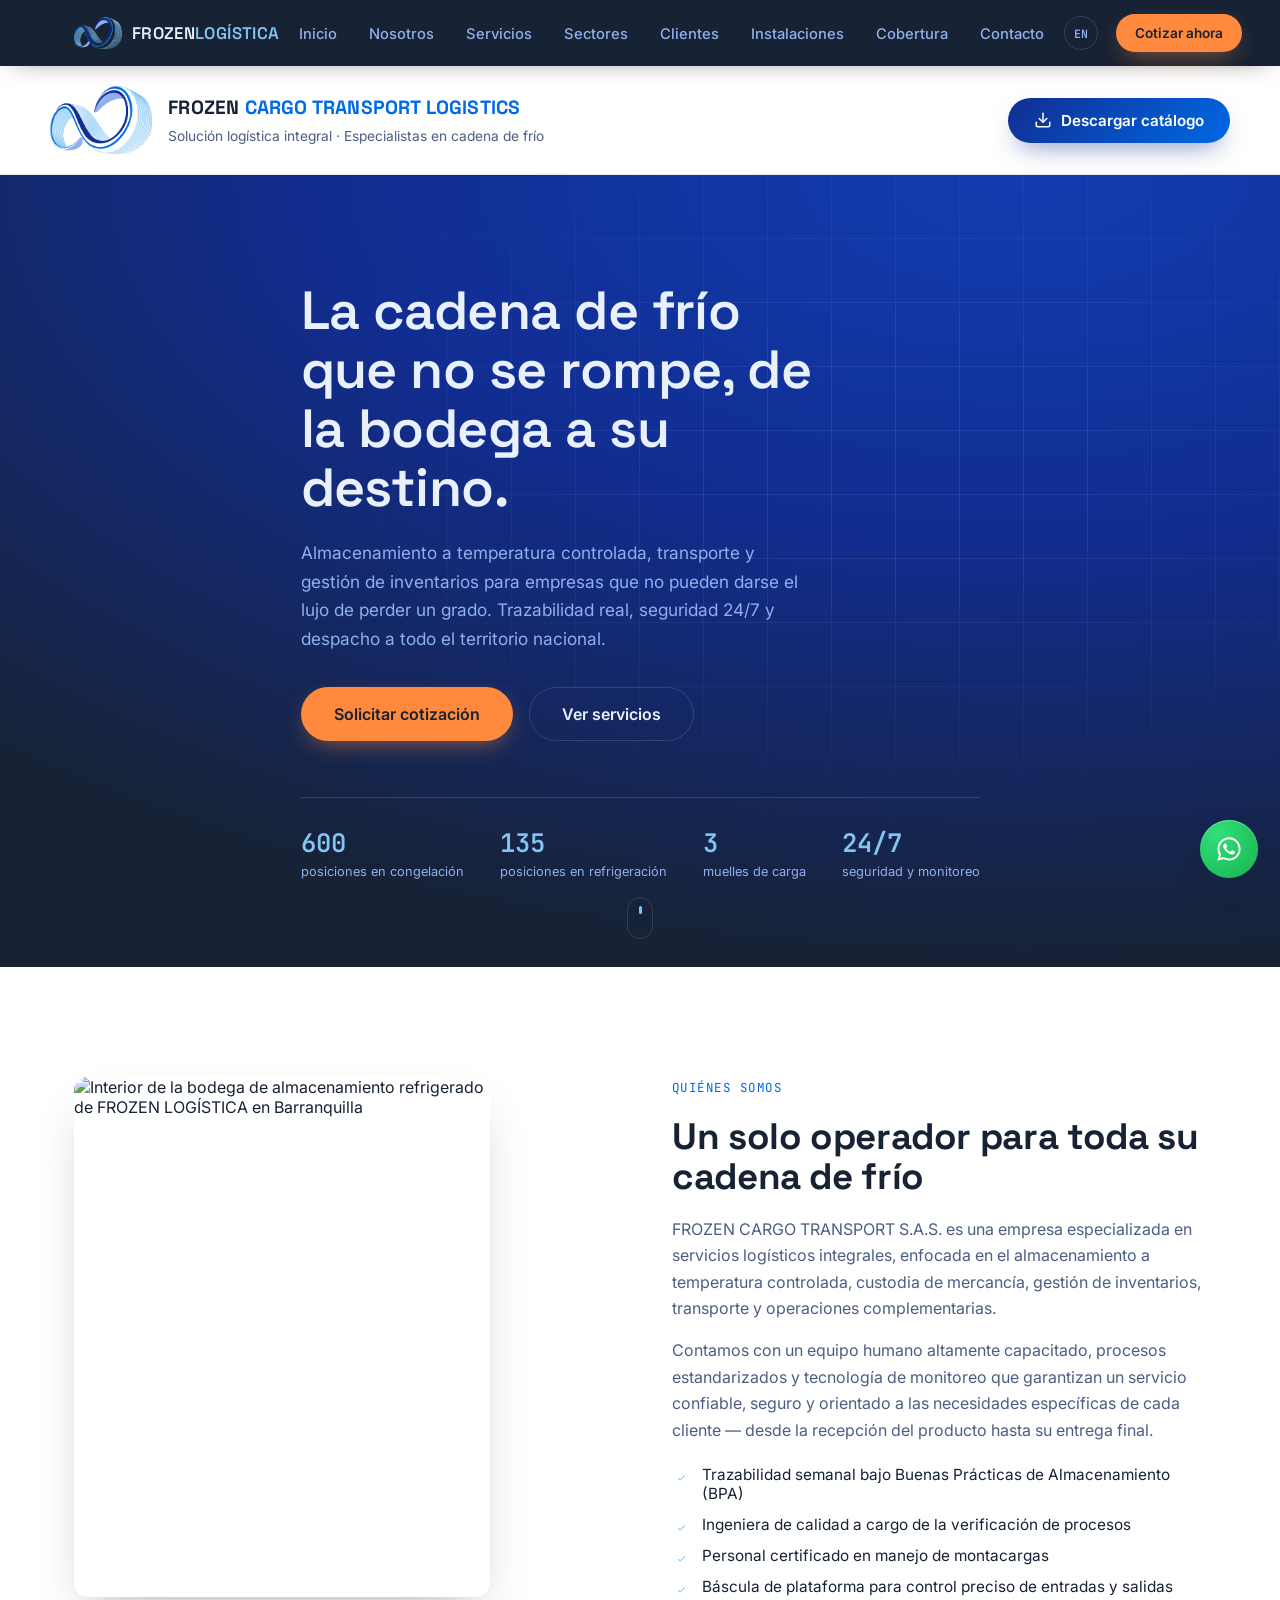
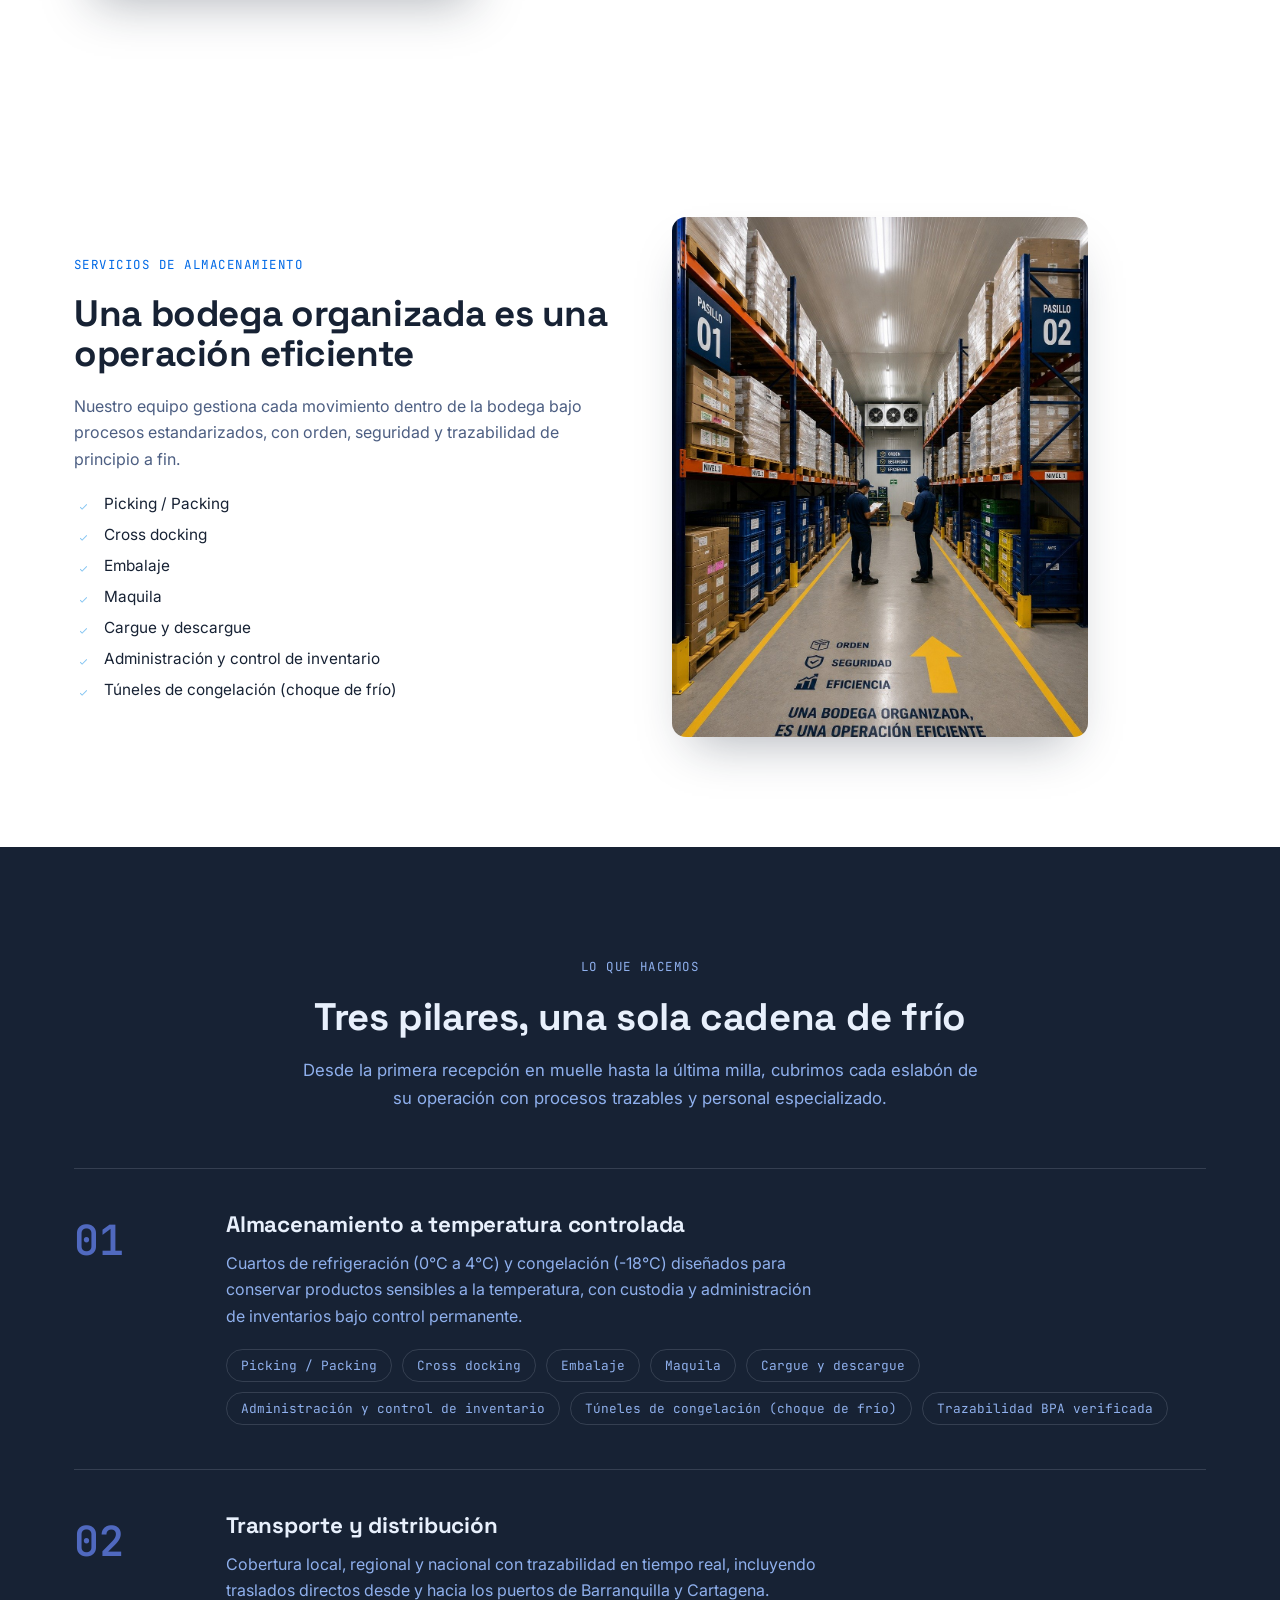
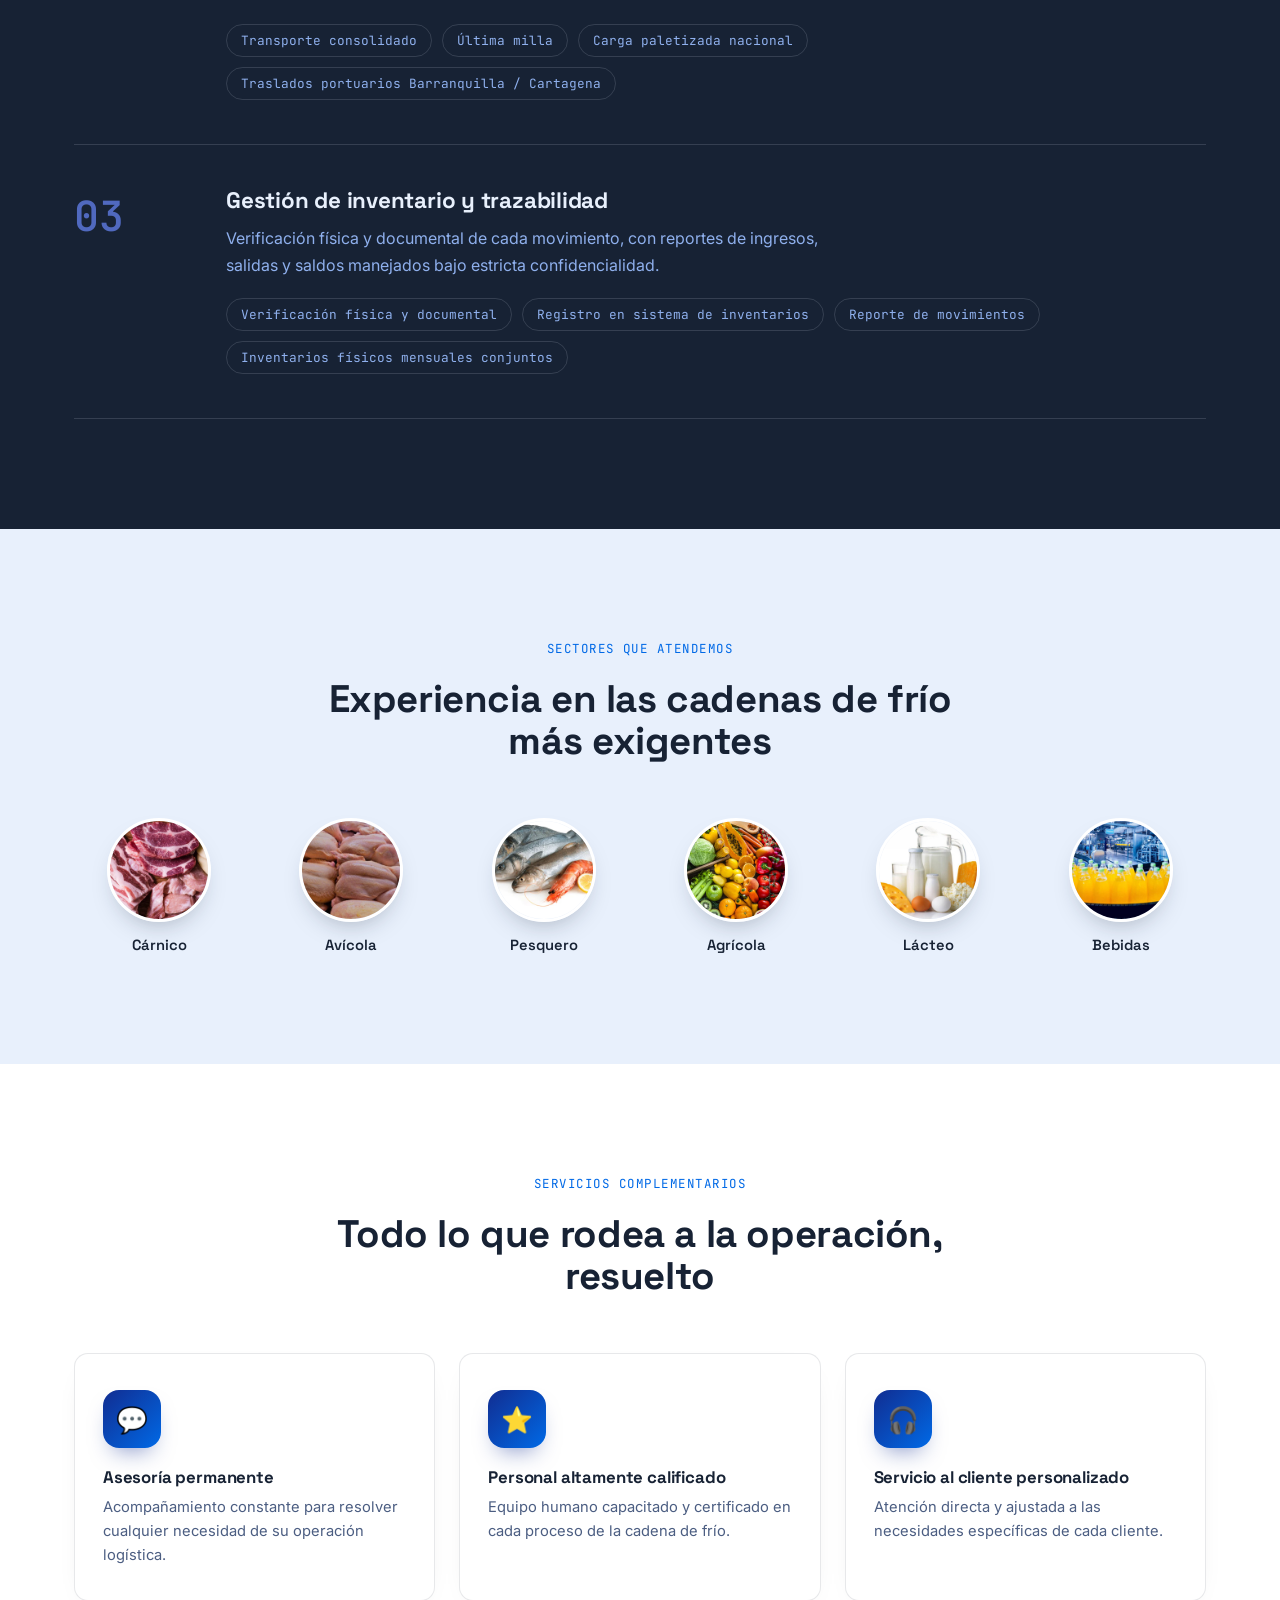
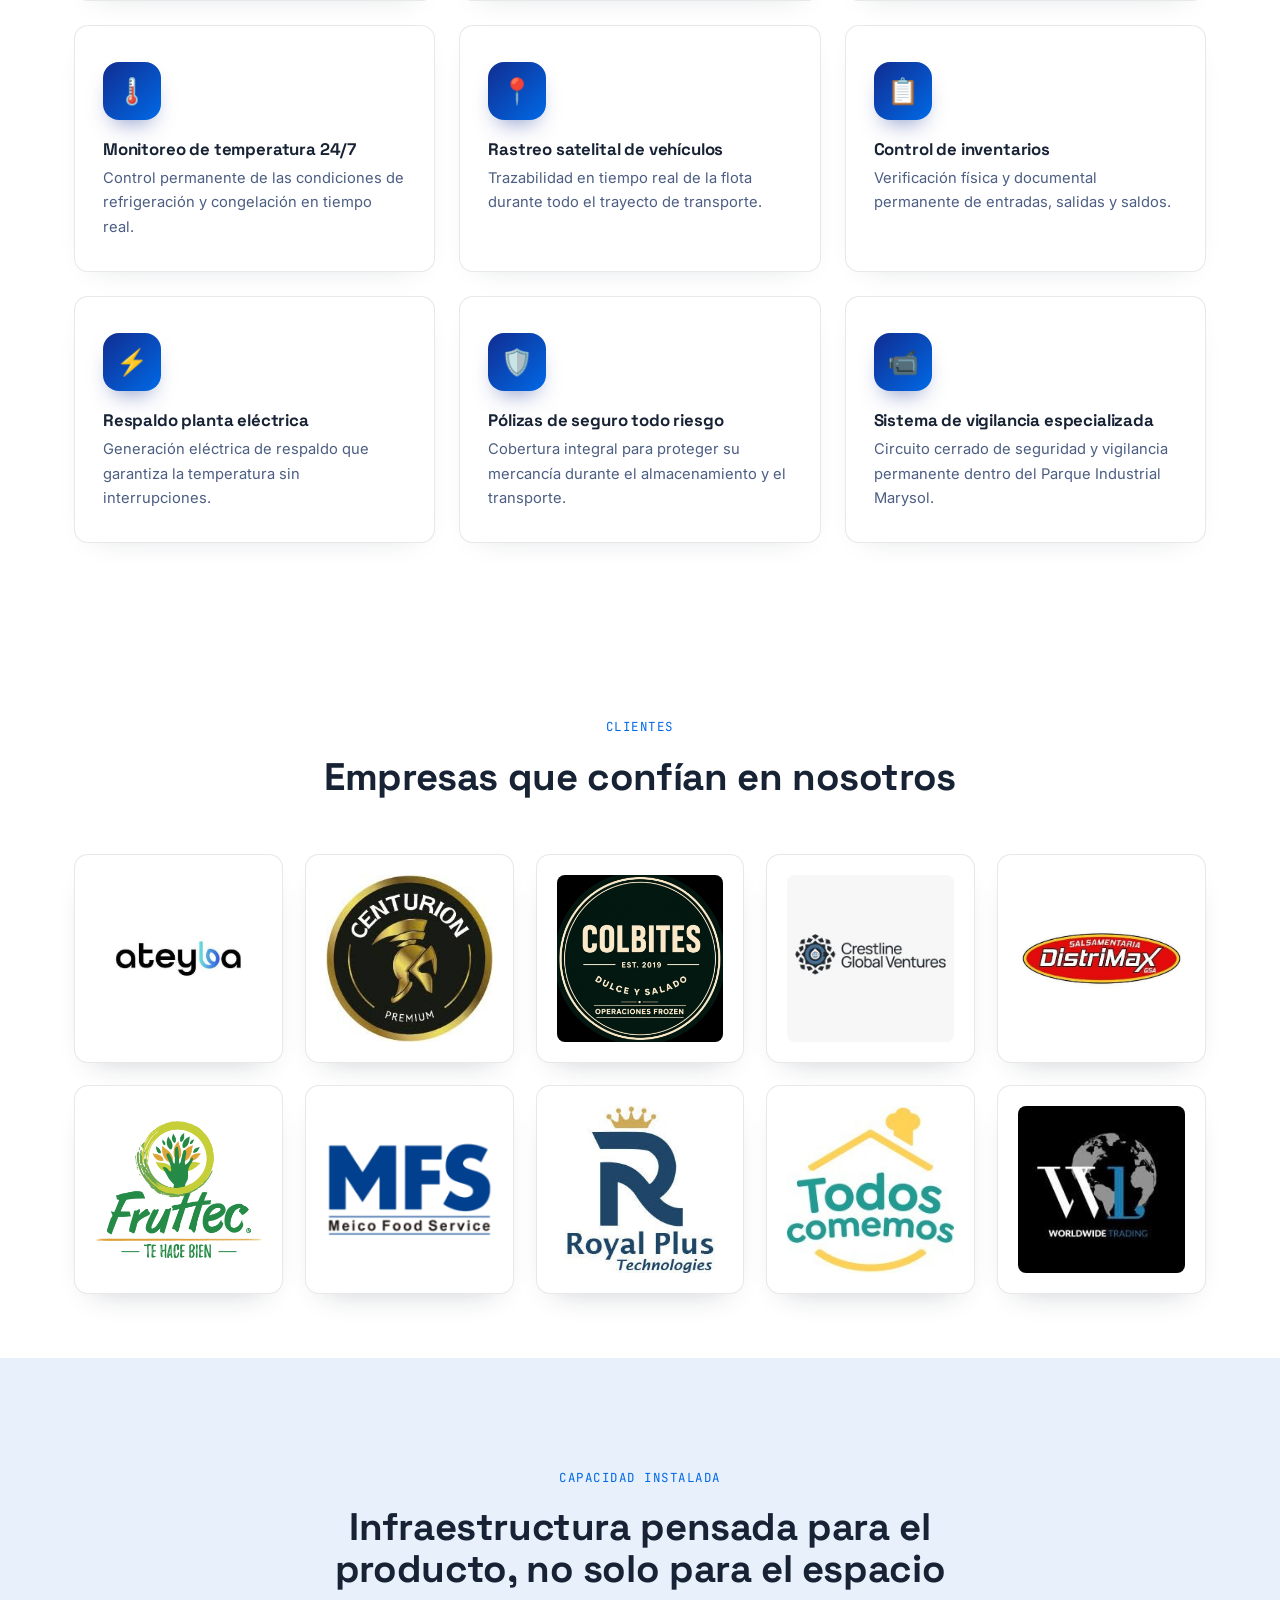
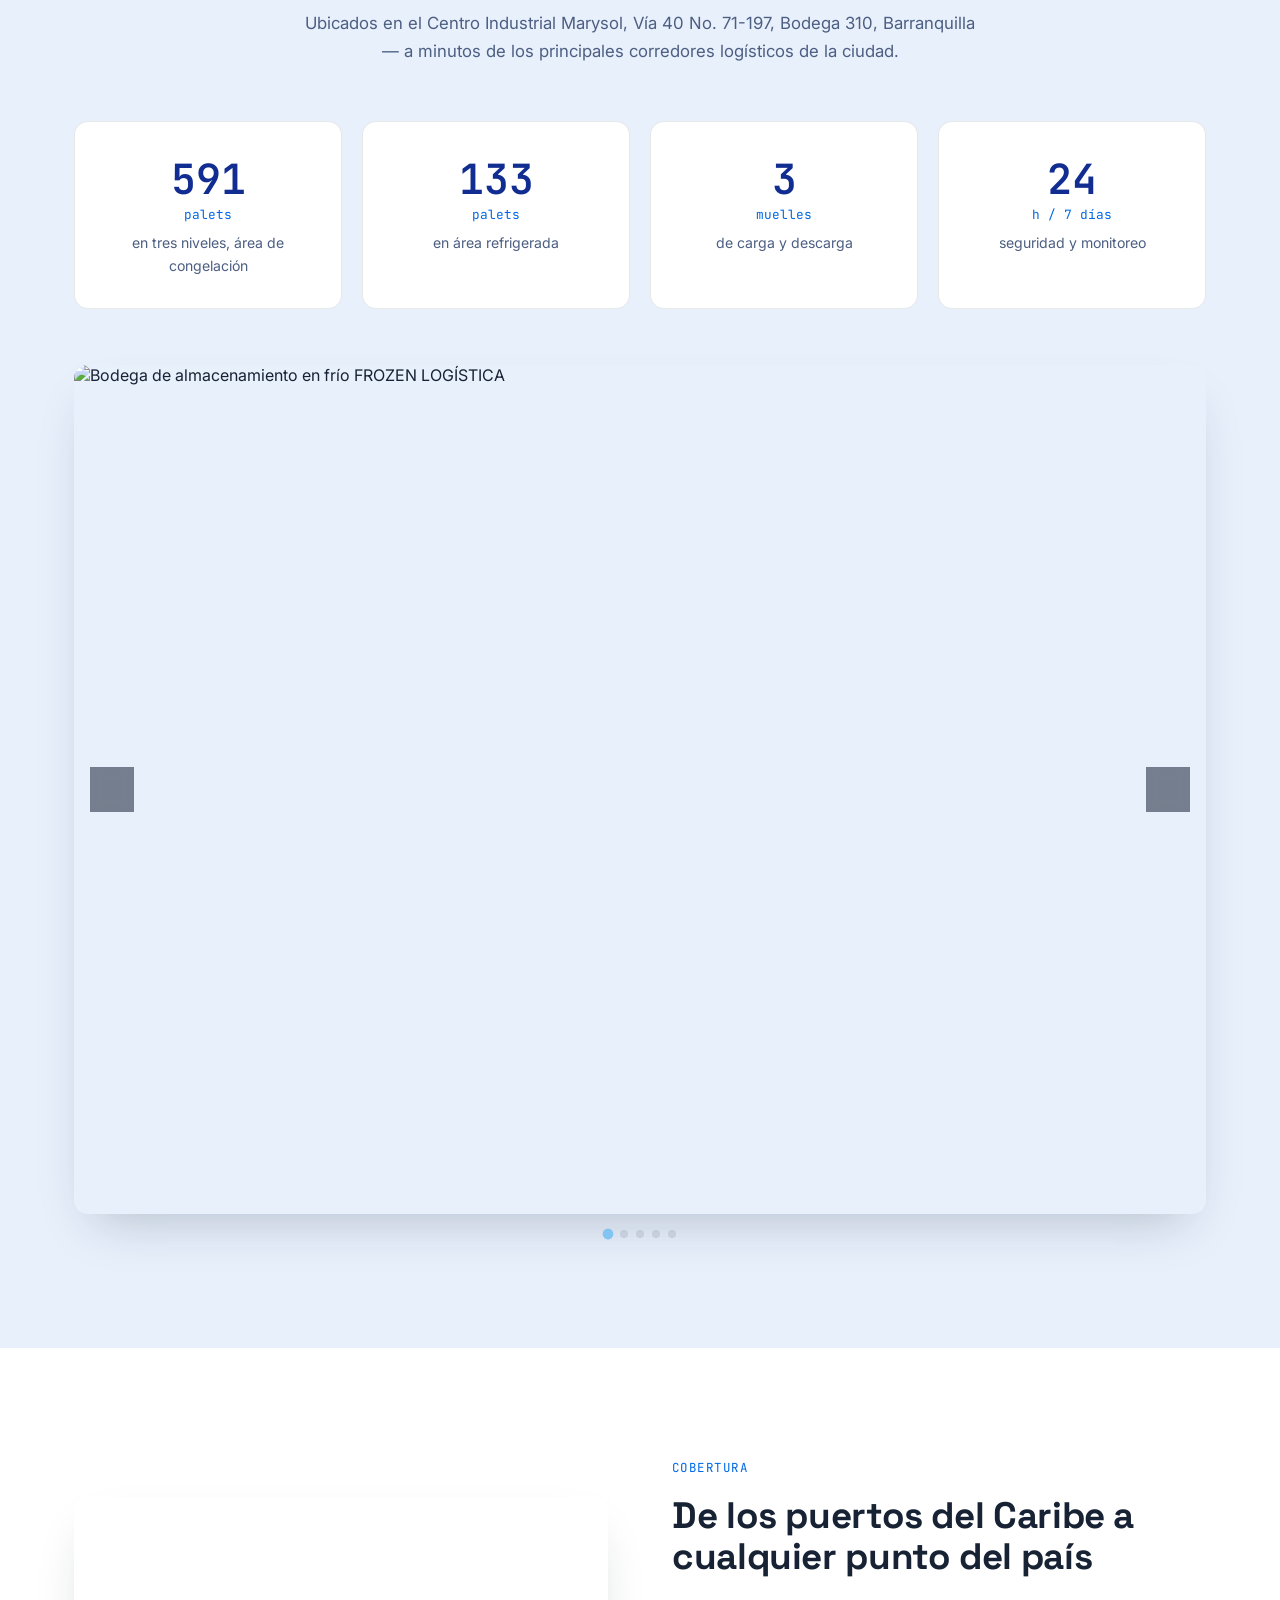
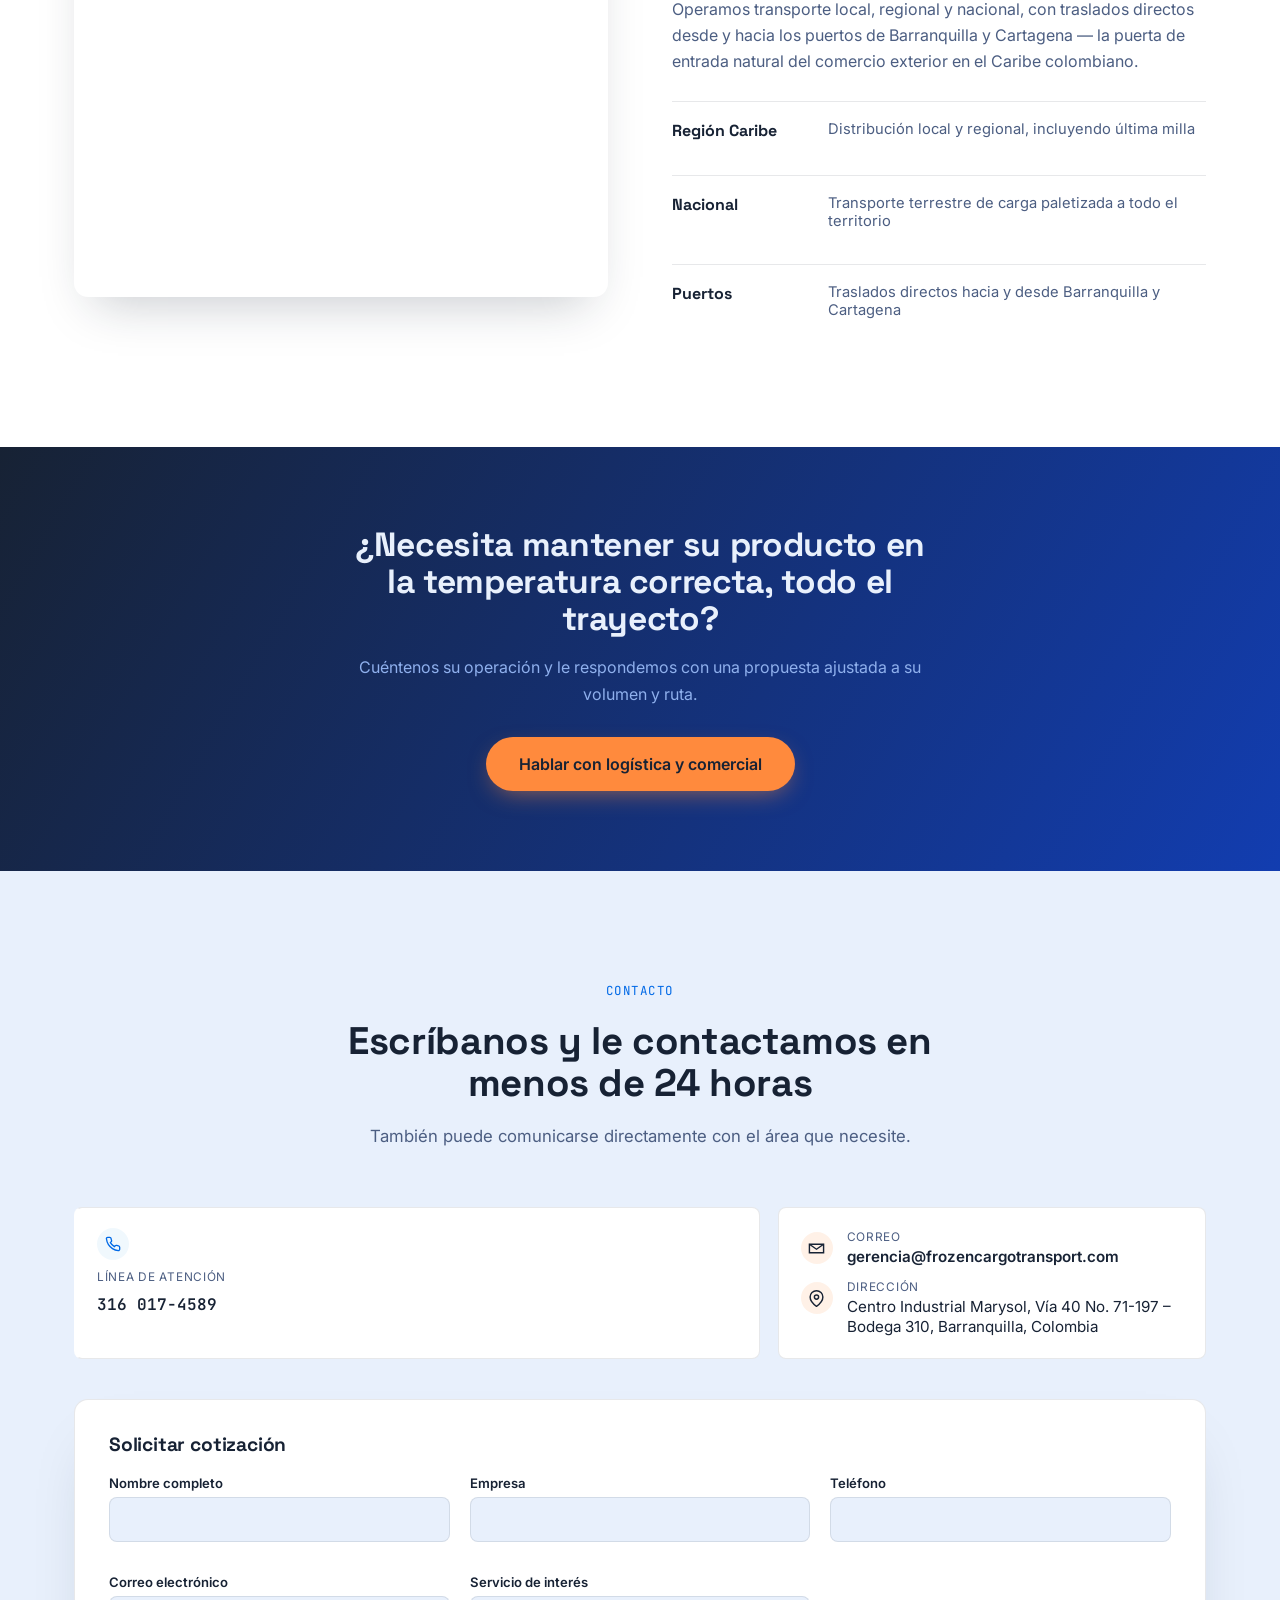
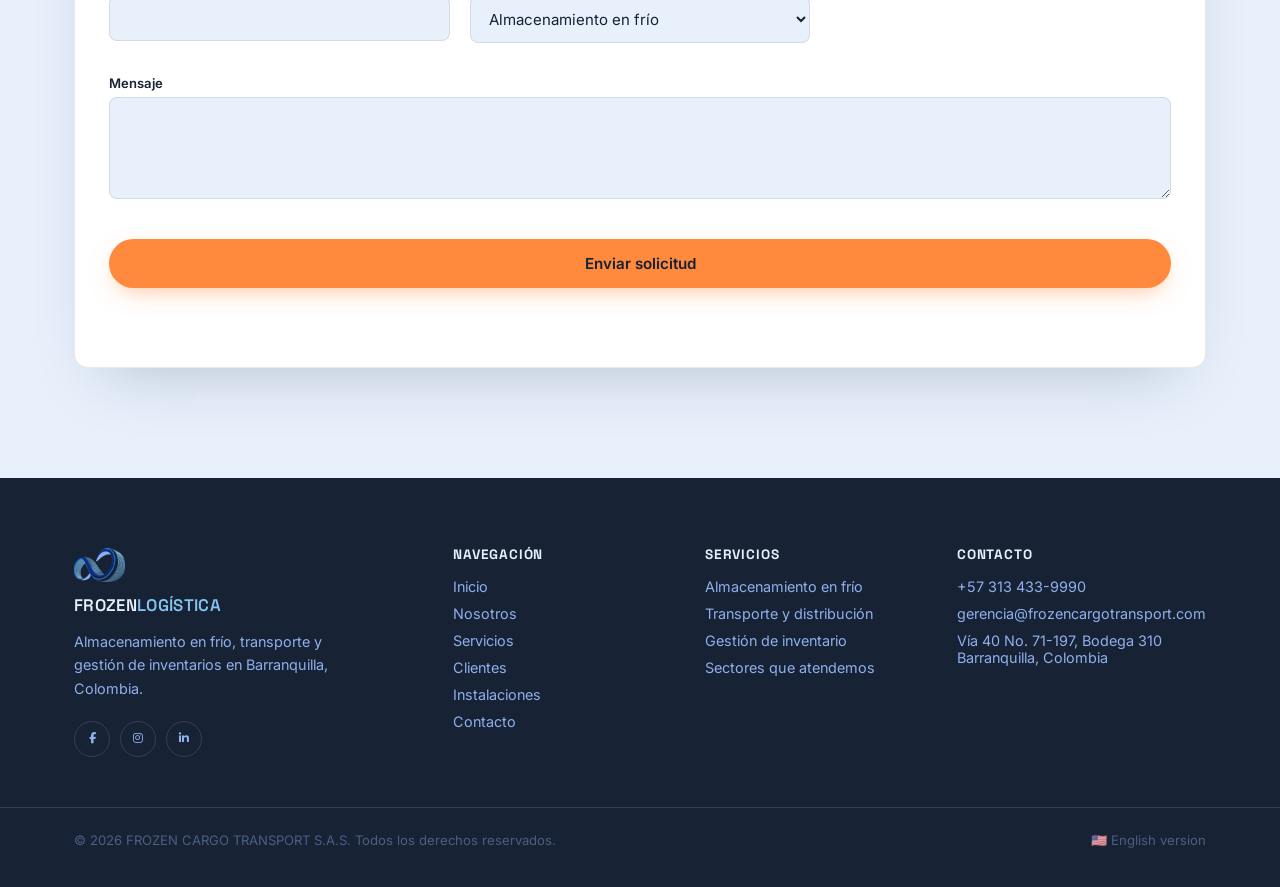
==== es/index.html @ 0fa0e8bc "Changes style" ====
<!DOCTYPE html>
<html lang="es">

<head>
  <meta charset="UTF-8">
  <meta name="viewport" content="width=device-width, initial-scale=1, minimum-scale=1">

  <!-- ===== SEO PRIMARIO ===== -->
  <title>FROZEN LOGÍSTICA™ | Almacenamiento en Frío y Transporte Refrigerado en Barranquilla</title>
  <meta name="description"
    content="Almacenamiento refrigerado y congelado, transporte de carga y gestión de inventarios en Barranquilla, Colombia. 600 posiciones en congelación, 135 en refrigeración, 3 muelles de carga. Cotice hoy.">
  <meta name="keywords"
    content="almacenamiento en frío Barranquilla, cuarto frío Colombia, transporte refrigerado, bodega congelación, logística de carga Barranquilla, cross docking, cadena de frío">
  <meta name="author" content="FROZEN CARGO TRANSPORT S.A.S.">
  <meta name="robots" content="index, follow">
  <link rel="canonical" href="https://frozencargotransport.com/es/">
  <link rel="alternate" hreflang="es" href="https://frozencargotransport.com/es/">
  <link rel="alternate" hreflang="en" href="https://frozencargotransport.com/">
  <link rel="alternate" hreflang="x-default" href="https://frozencargotransport.com/">

  <!-- ===== OPEN GRAPH / SOCIAL ===== -->
  <meta property="og:type" content="website">
  <meta property="og:site_name" content="FROZEN LOGÍSTICA™">
  <meta property="og:title" content="FROZEN LOGÍSTICA™ | Almacenamiento en Frío y Transporte Refrigerado">
  <meta property="og:description"
    content="Soluciones expertas en almacenamiento a temperatura controlada, transporte y gestión de inventarios en Barranquilla, Colombia.">
  <meta property="og:image" content="https://frozencargotransport.com/es/assets/images/3.jpg-841x846.jpg">
  <meta property="og:url" content="https://frozencargotransport.com/es/">
  <meta property="og:locale" content="es_CO">
  <meta name="twitter:card" content="summary_large_image">
  <meta name="twitter:title" content="FROZEN LOGÍSTICA™ | Almacenamiento en Frío y Transporte Refrigerado">
  <meta name="twitter:description"
    content="Cadena de frío completa: almacenamiento, transporte y trazabilidad en Barranquilla, Colombia.">
  <meta name="twitter:image" content="https://frozencargotransport.com/es/assets/images/3.jpg-841x846.jpg">

  <!-- ===== FAVICON ===== -->
  <link rel="icon" type="image/x-icon" href="../favicon.ico">
  <link rel="icon" type="image/png" sizes="32x32" href="../assets/images/favicon-32.png">
  <link rel="icon" type="image/png" sizes="16x16" href="../assets/images/favicon-16.png">
  <link rel="icon" type="image/png" sizes="192x192" href="../assets/images/favicon-192.png">
  <link rel="apple-touch-icon" sizes="180x180" href="../assets/images/apple-touch-icon.png">
  <!-- ===== FUENTES ===== -->
  <link rel="preconnect" href="https://fonts.googleapis.com">
  <link rel="preconnect" href="https://fonts.gstatic.com" crossorigin>
  <link
    href="https://fonts.googleapis.com/css2?family=Space+Grotesk:wght@400;500;600;700&family=Inter:wght@400;500;600;700&family=JetBrains+Mono:wght@400;500;600&display=swap"
    rel="stylesheet">

<link rel="stylesheet" href="../css/style.css">
<link rel="stylesheet" href="https://cdnjs.cloudflare.com/ajax/libs/font-awesome/6.7.2/css/all.min.css" />

  <!-- ===== DATOS ESTRUCTURADOS (schema.org) ===== -->
  <script type="application/ld+json">
{
  "@context": "https://schema.org",
  "@type": "LocalBusiness",
  "@id": "https://frozencargotransport.com/es/#organization",
  "name": "FROZEN CARGO TRANSPORT S.A.S.",
  "alternateName": "FROZEN LOGÍSTICA",
  "description": "Empresa especializada en almacenamiento a temperatura controlada, transporte de carga y gestión de inventarios en Barranquilla, Colombia.",
  "url": "https://frozencargotransport.com/es/",
  "logo": "https://frozencargotransport.com/assets/images/logo-navbar.png",
  "image": "https://frozencargotransport.com/es/assets/images/3.jpg-841x846.jpg",
  "telephone": "+57-313-4339990",
  "email": "gerencia@frozencargotransport.com",
  "address": {
    "@type": "PostalAddress",
    "streetAddress": "Vía 40 No. 71-197, Bodega 310, Centro Industrial Marysol",
    "addressLocality": "Barranquilla",
    "addressCountry": "CO"
  },
  "geo": {
    "@type": "GeoCoordinates",
    "latitude": 11.0106942,
    "longitude": -74.7928764
  },
  "areaServed": ["Barranquilla", "Cartagena", "Región Caribe", "Colombia"],
  "sameAs": [
    "https://web.facebook.com/",
    "https://www.instagram.com/",
    "https://www.tiktok.com/"
  ],
  "openingHoursSpecification": {
    "@type": "OpeningHoursSpecification",
    "dayOfWeek": ["Monday","Tuesday","Wednesday","Thursday","Friday","Saturday","Sunday"],
    "opens": "00:00",
    "closes": "23:59"
  }
}
</script>
</head>

<body>

  <a class="skip-link" href="#contenido">Saltar al contenido principal</a>

  <!-- ============ HEADER ============ -->
  <header class="site-header" id="siteHeader">
    <div class="container header-inner">
      <a href="#inicio" class="brand" aria-label="FROZEN LOGÍSTICA — Inicio">
        <span class="brand-mark" aria-hidden="true">
          <img src="../assets/images/logo-navbar.png" alt="" width="48" height="32" loading="eager">
        </span>
        <span class="brand-text">FROZEN<em>LOGÍSTICA</em></span>
      </a>

      <nav class="main-nav" id="mainNav" aria-label="Navegación principal">
        <ul>
          <li><a href="#inicio">Inicio</a></li>
          <li><a href="#nosotros">Nosotros</a></li>
          <li><a href="#servicios">Servicios</a></li>
          <li><a href="#sectores">Sectores</a></li>
          <li><a href="#clientes">Clientes</a></li>
          <li><a href="#instalaciones">Instalaciones</a></li>
          <li><a href="#cobertura">Cobertura</a></li>
          <li><a href="#contacto">Contacto</a></li>
        </ul>
        <div class="main-nav-foot">
          <a href="https://wa.me/573134339990?text=Hola%2C%20quiero%20informaci%C3%B3n%20sobre%20sus%20servicios%20de%20almacenamiento%20y%20transporte."
            class="main-nav-whatsapp" target="_blank" rel="noopener noreferrer">
            <svg width="16" height="16" viewBox="0 0 32 32" aria-hidden="true">
              <path fill="currentColor"
                d="M16.02 3C9.4 3 4 8.36 4 14.94c0 2.35.66 4.55 1.8 6.44L4 29l7.83-1.72a12.9 12.9 0 0 0 4.19.7c6.62 0 12.02-5.36 12.02-11.94C28.04 8.36 22.64 3 16.02 3Zm0 21.7a9.9 9.9 0 0 1-5.05-1.38l-.36-.21-4.65 1.02 1.05-4.5-.24-.37a9.66 9.66 0 0 1-1.53-5.22c0-5.35 4.39-9.7 9.79-9.7 5.4 0 9.78 4.35 9.78 9.7 0 5.36-4.38 9.66-9.79 9.66Z" />
            </svg>
            <span>+57 313 433-9990</span>
          </a>
          <a href="#contacto" class="btn btn-primary">Cotizar ahora</a>
        </div>
      </nav>

      <div class="header-actions">
        <a href="../index.html" hreflang="en" lang="en" class="lang-switch">EN</a>
        <a href="#contacto" class="btn btn-primary btn-sm">Cotizar ahora</a>
      </div>

      <button class="nav-toggle" id="navToggle" aria-label="Abrir menú" aria-expanded="false" aria-controls="mainNav">
        <span></span><span></span><span></span>
      </button>
    </div>
  </header>

  <!-- ============ IDENTIDAD / CATÁLOGO ============ -->
  <div class="identity-banner">
    <div class="container identity-banner-inner">
      <div class="identity-brand">
        <img src="../assets/images/logo-navbar.png" alt="" class="identity-logo" width="80" height="53" loading="eager">
        <div>
          <p class="identity-name">FROZEN <em>CARGO TRANSPORT LOGISTICS</em></p>
          <p class="identity-tagline">Solución logística integral · Especialistas en cadena de frío</p>
        </div>
      </div>
      <a href="../assets/downloads/catalogo-frozen-logistica.pdf" class="btn-catalog" download>
        <svg width="18" height="18" viewBox="0 0 24 24" fill="none" stroke="currentColor" stroke-width="2"
          stroke-linecap="round" stroke-linejoin="round" aria-hidden="true">
          <path d="M21 15v4a2 2 0 0 1-2 2H5a2 2 0 0 1-2-2v-4" />
          <polyline points="7 10 12 15 17 10" />
          <line x1="12" y1="15" x2="12" y2="3" />
        </svg>
        Descargar catálogo
      </a>
    </div>
  </div>

  <main id="contenido">

    <!-- ============ HERO ============ -->
    <section class="hero" id="inicio">
      <div class="hero-bg" aria-hidden="true">
        <div class="hero-grid"></div>
        <div class="frost-particles" id="frostParticles"></div>
      </div>

      <div class="container hero-inner">
        <div class="hero-copy reveal-up">
          <p class="eyebrow"></p>
          <h1>La cadena de frío que no se rompe, de la bodega a su destino.</h1>
          <p class="hero-lead">Almacenamiento a temperatura controlada, transporte y gestión de inventarios para
            empresas que no pueden darse el lujo de perder un grado. Trazabilidad real, seguridad 24/7 y despacho a todo
            el territorio nacional.</p>
          <div class="hero-cta">
            <a href="#contacto" class="btn btn-primary btn-lg">Solicitar cotización</a>
            <a href="#servicios" class="btn btn-ghost btn-lg">Ver servicios</a>
          </div>
          <div class="hero-trust">
            <div class="trust-item"><strong>600</strong><span>posiciones en congelación</span></div>
            <div class="trust-item"><strong>135</strong><span>posiciones en refrigeración</span></div>
            <div class="trust-item"><strong>3</strong><span>muelles de carga</span></div>
            <div class="trust-item"><strong>24/7</strong><span>seguridad y monitoreo</span></div>
          </div>
        </div>
      </div>

      <a href="#nosotros" class="scroll-cue" aria-label="Bajar a la siguiente sección">
        <span></span>
      </a>
    </section>

    <!-- ============ NOSOTROS ============ -->
    <section class="section" id="nosotros">
      <div class="container split">
        <div class="media-single reveal-up">
          <div class="media-frame">
            <img src="https://frozencargotransport.com/es/assets/images/8.jpg-1-500x684.jpg"
              alt="Interior de la bodega de almacenamiento refrigerado de FROZEN LOGÍSTICA en Barranquilla"
              loading="lazy" width="500" height="684">
          </div>
        </div>

        <div class="split-copy reveal-up" style="--delay:100ms">
          <p class="eyebrow">Quiénes somos</p>
          <h2>Un solo operador para toda su cadena de frío</h2>
          <p>FROZEN CARGO TRANSPORT S.A.S. es una empresa especializada en servicios logísticos integrales, enfocada en
            el almacenamiento a temperatura controlada, custodia de mercancía, gestión de inventarios, transporte y
            operaciones complementarias.</p>
          <p>Contamos con un equipo humano altamente capacitado, procesos estandarizados y tecnología de monitoreo que
            garantizan un servicio confiable, seguro y orientado a las necesidades específicas de cada cliente — desde
            la recepción del producto hasta su entrega final.</p>
          <ul class="check-list">
            <li>Trazabilidad semanal bajo Buenas Prácticas de Almacenamiento (BPA)</li>
            <li>Ingeniera de calidad a cargo de la verificación de procesos</li>
            <li>Personal certificado en manejo de montacargas</li>
            <li>Báscula de plataforma para control preciso de entradas y salidas</li>
          </ul>
        </div>
      </div>
    </section>

    <!-- ============ SERVICIOS DE ALMACENAMIENTO ============ -->
    <section class="section" id="almacenamiento">
      <div class="container split split-reverse">
        <div class="media-single reveal-up">
          <div class="media-frame">
            <img src="../assets/images/bodega-organizada-personal.jpg"
              alt="Personal de FROZEN LOGÍSTICA verificando inventario en los pasillos de la bodega refrigerada"
              loading="lazy" width="1086" height="1448">
          </div>
        </div>

        <div class="split-copy reveal-up" style="--delay:100ms">
          <p class="eyebrow">Servicios de almacenamiento</p>
          <h2>Una bodega organizada es una operación eficiente</h2>
          <p>Nuestro equipo gestiona cada movimiento dentro de la bodega bajo procesos estandarizados, con orden,
            seguridad y trazabilidad de principio a fin.</p>
          <ul class="check-list">
            <li>Picking / Packing</li>
            <li>Cross docking</li>
            <li>Embalaje</li>
            <li>Maquila</li>
            <li>Cargue y descargue</li>
            <li>Administración y control de inventario</li>
            <li>Túneles de congelación (choque de frío)</li>
          </ul>
        </div>
      </div>
    </section>

    <!-- ============ SERVICIOS ============ -->
    <section class="section section-dark" id="servicios">
      <div class="container">
        <div class="section-head reveal-up">
          <p class="eyebrow eyebrow-light">Lo que hacemos</p>
          <h2>Tres pilares, una sola cadena de frío</h2>
          <p class="section-lead">Desde la primera recepción en muelle hasta la última milla, cubrimos cada eslabón de
            su operación con procesos trazables y personal especializado.</p>
        </div>

        <div class="service-list">
          <article class="service-row reveal-up">
            <div class="service-num">01</div>
            <div class="service-body">
              <h3>Almacenamiento a temperatura controlada</h3>
              <p>Cuartos de refrigeración (0°C a 4°C) y congelación (-18°C) diseñados para conservar productos sensibles
                a la temperatura, con custodia y administración de inventarios bajo control permanente.</p>
              <ul class="pill-list">
                <li>Picking / Packing</li>
                <li>Cross docking</li>
                <li>Embalaje</li>
                <li>Maquila</li>
                <li>Cargue y descargue</li>
                <li>Administración y control de inventario</li>
                <li>Túneles de congelación (choque de frío)</li>
                <li>Trazabilidad BPA verificada</li>
              </ul>
            </div>
          </article>

          <article class="service-row reveal-up" style="--delay:80ms">
            <div class="service-num">02</div>
            <div class="service-body">
              <h3>Transporte y distribución</h3>
              <p>Cobertura local, regional y nacional con trazabilidad en tiempo real, incluyendo traslados directos
                desde y hacia los puertos de Barranquilla y Cartagena.</p>
              <ul class="pill-list">
                <li>Transporte consolidado</li>
                <li>Última milla</li>
                <li>Carga paletizada nacional</li>
                <li>Traslados portuarios Barranquilla / Cartagena</li>
              </ul>
            </div>
          </article>

          <article class="service-row reveal-up" style="--delay:160ms">
            <div class="service-num">03</div>
            <div class="service-body">
              <h3>Gestión de inventario y trazabilidad</h3>
              <p>Verificación física y documental de cada movimiento, con reportes de ingresos, salidas y saldos
                manejados bajo estricta confidencialidad.</p>
              <ul class="pill-list">
                <li>Verificación física y documental</li>
                <li>Registro en sistema de inventarios</li>
                <li>Reporte de movimientos</li>
                <li>Inventarios físicos mensuales conjuntos</li>
              </ul>
            </div>
          </article>
        </div>
      </div>
    </section>

    <!-- ============ SECTORES QUE ATENDEMOS ============ -->
    <section class="section section-band" id="sectores">
      <div class="container">
        <div class="section-head reveal-up">
          <p class="eyebrow">Sectores que atendemos</p>
          <h2>Experiencia en las cadenas de frío más exigentes</h2>
        </div>

        <div class="sector-grid">
          <div class="sector-card reveal-up">
            <div class="sector-icon"><img src="../assets/images/sectores/carnico.jpg" alt="Sector cárnico"
                loading="lazy" width="104" height="104"></div>
            <span>Cárnico</span>
          </div>
          <div class="sector-card reveal-up" style="--delay:40ms">
            <div class="sector-icon"><img src="../assets/images/sectores/avicola.jpg" alt="Sector avícola"
                loading="lazy" width="104" height="104"></div>
            <span>Avícola</span>
          </div>
          <div class="sector-card reveal-up" style="--delay:80ms">
            <div class="sector-icon"><img src="../assets/images/sectores/pesquero.jpg" alt="Sector pesquero"
                loading="lazy" width="104" height="104"></div>
            <span>Pesquero</span>
          </div>
          <div class="sector-card reveal-up" style="--delay:120ms">
            <div class="sector-icon"><img src="../assets/images/sectores/agricola.jpg" alt="Sector agrícola"
                loading="lazy" width="104" height="104"></div>
            <span>Agrícola</span>
          </div>
          <div class="sector-card reveal-up" style="--delay:160ms">
            <div class="sector-icon"><img src="../assets/images/sectores/lacteo.jpg" alt="Sector lácteo" loading="lazy"
                width="104" height="104"></div>
            <span>Lácteo</span>
          </div>
          <div class="sector-card reveal-up" style="--delay:200ms">
            <div class="sector-icon"><img src="../assets/images/sectores/bebidas.jpg" alt="Sector bebidas"
                loading="lazy" width="104" height="104"></div>
            <span>Bebidas</span>
          </div>
        </div>
      </div>
    </section>

    <!-- ============ SERVICIOS ADICIONALES ============ -->
    <section class="section" id="beneficios">
      <div class="container">
        <div class="section-head reveal-up">
          <p class="eyebrow">Servicios complementarios</p>
          <h2>Todo lo que rodea a la operación, resuelto</h2>
        </div>

        <div class="feature-grid">
          <div class="feature-card reveal-up">
            <div class="feature-icon" aria-hidden="true">💬</div>
            <h3>Asesoría permanente</h3>
            <p>Acompañamiento constante para resolver cualquier necesidad de su operación logística.</p>
          </div>
          <div class="feature-card reveal-up" style="--delay:40ms">
            <div class="feature-icon" aria-hidden="true">⭐</div>
            <h3>Personal altamente calificado</h3>
            <p>Equipo humano capacitado y certificado en cada proceso de la cadena de frío.</p>
          </div>
          <div class="feature-card reveal-up" style="--delay:80ms">
            <div class="feature-icon" aria-hidden="true">🎧</div>
            <h3>Servicio al cliente personalizado</h3>
            <p>Atención directa y ajustada a las necesidades específicas de cada cliente.</p>
          </div>
          <div class="feature-card reveal-up" style="--delay:120ms">
            <div class="feature-icon" aria-hidden="true">🌡️</div>
            <h3>Monitoreo de temperatura 24/7</h3>
            <p>Control permanente de las condiciones de refrigeración y congelación en tiempo real.</p>
          </div>
          <div class="feature-card reveal-up" style="--delay:160ms">
            <div class="feature-icon" aria-hidden="true">📍</div>
            <h3>Rastreo satelital de vehículos</h3>
            <p>Trazabilidad en tiempo real de la flota durante todo el trayecto de transporte.</p>
          </div>
          <div class="feature-card reveal-up" style="--delay:200ms">
            <div class="feature-icon" aria-hidden="true">📋</div>
            <h3>Control de inventarios</h3>
            <p>Verificación física y documental permanente de entradas, salidas y saldos.</p>
          </div>
          <div class="feature-card reveal-up" style="--delay:240ms">
            <div class="feature-icon" aria-hidden="true">⚡</div>
            <h3>Respaldo planta eléctrica</h3>
            <p>Generación eléctrica de respaldo que garantiza la temperatura sin interrupciones.</p>
          </div>
          <div class="feature-card reveal-up" style="--delay:280ms">
            <div class="feature-icon" aria-hidden="true">🛡️</div>
            <h3>Pólizas de seguro todo riesgo</h3>
            <p>Cobertura integral para proteger su mercancía durante el almacenamiento y el transporte.</p>
          </div>
          <div class="feature-card reveal-up" style="--delay:320ms">
            <div class="feature-icon" aria-hidden="true">📹</div>
            <h3>Sistema de vigilancia especializada</h3>
            <p>Circuito cerrado de seguridad y vigilancia permanente dentro del Parque Industrial Marysol.</p>
          </div>
        </div>
      </div>
    </section>

    <!-- ============ CLIENTES ============ -->
    <section class="section section-clients" id="clientes">
      <div class="container">
        <div class="section-head reveal-up">
          <p class="eyebrow">Clientes</p>
          <h2>Empresas que confían en nosotros</h2>
        </div>

        <div class="clients-grid">
          <div class="client-card reveal-up"><img src="../assets/images/logos/ateyba.jpg" alt="Ateyba" loading="lazy">
          </div>
          <div class="client-card reveal-up" style="--delay:30ms"><img src="../assets/images/logos/centurion.jpg"
              alt="Centurion Premium" loading="lazy"></div>
          <div class="client-card reveal-up" style="--delay:60ms"><img src="../assets/images/logos/colbites.jpg"
              alt="Colbites" loading="lazy"></div>
          <div class="client-card reveal-up" style="--delay:90ms"><img src="../assets/images/logos/crestline.jpg"
              alt="Crestline Global Ventures" loading="lazy"></div>
          <div class="client-card reveal-up" style="--delay:120ms"><img src="../assets/images/logos/distrimax.jpg"
              alt="DistriMax Salsamentaria" loading="lazy"></div>
          <div class="client-card reveal-up" style="--delay:150ms"><img src="../assets/images/logos/fruttec.png"
              alt="Fruttec Express" loading="lazy"></div>
          <div class="client-card reveal-up" style="--delay:180ms"><img src="../assets/images/logos/meico.png"
              alt="Meico Food Service" loading="lazy"></div>
          <div class="client-card reveal-up" style="--delay:210ms"><img src="../assets/images/logos/royalplus.jpg"
              alt="Royal Plus Technologies" loading="lazy"></div>
          <div class="client-card reveal-up" style="--delay:240ms"><img src="../assets/images/logos/todoscomemos.jpg"
              alt="Todos Comemos" loading="lazy"></div>
          <div class="client-card reveal-up" style="--delay:270ms"><img src="../assets/images/logos/wl.jpg"
              alt="W&amp;L Worldwide Trading" loading="lazy"></div>
        </div>
      </div>
    </section>

    <!-- ============ INSTALACIONES / CAPACIDAD ============ -->
    <section class="section section-band" id="instalaciones">
      <div class="container">
        <div class="section-head reveal-up">
          <p class="eyebrow">Capacidad instalada</p>
          <h2>Infraestructura pensada para el producto, no solo para el espacio</h2>
          <p class="section-lead">Ubicados en el Centro Industrial Marysol, Vía 40 No. 71-197, Bodega 310, Barranquilla
            — a minutos de los principales corredores logísticos de la ciudad.</p>
        </div>

        <div class="stat-grid">
          <div class="stat-card reveal-up">
            <span class="stat-num" data-count="600">0</span>
            <span class="stat-unit">palets</span>
            <p>en tres niveles, área de congelación</p>
          </div>
          <div class="stat-card reveal-up" style="--delay:80ms">
            <span class="stat-num" data-count="135">0</span>
            <span class="stat-unit">palets</span>
            <p>en área refrigerada</p>
          </div>
          <div class="stat-card reveal-up" style="--delay:160ms">
            <span class="stat-num" data-count="3">0</span>
            <span class="stat-unit">muelles</span>
            <p>de carga y descarga</p>
          </div>
          <div class="stat-card reveal-up" style="--delay:240ms">
            <span class="stat-num" data-count="24">0</span>
            <span class="stat-unit">h / 7 días</span>
            <p>seguridad y monitoreo</p>
          </div>
        </div>

        <div class="gallery reveal-up" id="gallery">
          <img src="https://frozencargotransport.com/es/assets/images/4.jpg-547x469.jpg"
            alt="Bodega de almacenamiento en frío FROZEN LOGÍSTICA" loading="lazy" width="547" height="469">
          <img src="https://frozencargotransport.com/es/assets/images/7.jpg-547x367.jpg"
            alt="Área de congelación FROZEN LOGÍSTICA" loading="lazy" width="547" height="367">
          <img src="https://frozencargotransport.com/es/assets/images/7.jpeg-674x419.jpg"
            alt="Muelle de carga y descarga FROZEN LOGÍSTICA" loading="lazy" width="674" height="419">
          <img src="https://frozencargotransport.com/es/assets/images/9.jpg-500x638.jpg"
            alt="Operación de montacargas en bodega refrigerada" loading="lazy" width="500" height="638">
          <img src="../assets/images/zonas-temperatura-camara-fria.jpg"
            alt="Señalización de zonas de temperatura: congelación, refrigeración, pre-refrigeración y muelle"
            loading="lazy" width="1086" height="1448">
        </div>
        <div class="gallery-dots" id="galleryDots"></div>
      </div>
    </section>

    <!-- ============ COBERTURA ============ -->
    <section class="section" id="cobertura">
      <div class="container split split-reverse">
        <div class="split-copy reveal-up">
          <p class="eyebrow">Cobertura</p>
          <h2>De los puertos del Caribe a cualquier punto del país</h2>
          <p>Operamos transporte local, regional y nacional, con traslados directos desde y hacia los puertos de
            Barranquilla y Cartagena — la puerta de entrada natural del comercio exterior en el Caribe colombiano.</p>
          <div class="coverage-list">
            <div class="coverage-item">
              <strong>Región Caribe</strong>
              <span>Distribución local y regional, incluyendo última milla</span>
            </div>
            <div class="coverage-item">
              <strong>Nacional</strong>
              <span>Transporte terrestre de carga paletizada a todo el territorio</span>
            </div>
            <div class="coverage-item">
              <strong>Puertos</strong>
              <span>Traslados directos hacia y desde Barranquilla y Cartagena</span>
            </div>
          </div>
        </div>
        <div class="map-wrap reveal-up" style="--delay:100ms">
          <div class="map-frame">
            <iframe
              src="https://www.google.com/maps/embed?pb=!1m18!1m12!1m3!1d3916.3719574258002!2d-74.7928764!3d11.0106942!2m3!1f0!2f0!3f0!3m2!1i1024!2i768!4f13.1!3m3!1m2!1s0x8ef42dafb2de2c49%3A0x56df08b4c28c5d93!2sFrozen%20Log%C3%ADstica%20Y%20Valor%20SAS!5e0!3m2!1sen!2sus!4v1763642521598!5m2!1sen!2sus"
              width="100%" height="100%" style="border:0;" allowfullscreen="" loading="lazy"
              referrerpolicy="no-referrer-when-downgrade"
              title="Ubicación de FROZEN LOGÍSTICA en Barranquilla, Colombia"></iframe>
          </div>
        </div>
      </div>
    </section>

    <!-- ============ CTA BANDA ============ -->
    <section class="cta-band reveal-up">
      <div class="container cta-band-inner">
        <h2>¿Necesita mantener su producto en la temperatura correcta, todo el trayecto?</h2>
        <p>Cuéntenos su operación y le respondemos con una propuesta ajustada a su volumen y ruta.</p>
        <a href="#contacto" class="btn btn-primary btn-lg">Hablar con logística y comercial</a>
      </div>
    </section>

    <!-- ============ CONTACTO ============ -->
    <section class="section section-band" id="contacto">
      <div class="container">
        <div class="section-head reveal-up">
          <p class="eyebrow">Contacto</p>
          <h2>Escríbanos y le contactamos en menos de 24 horas</h2>
          <p class="section-lead">También puede comunicarse directamente con el área que necesite.</p>
        </div>

        <div class="contact-info-row reveal-up">
          <div class="contact-cards">
            <a class="contact-card" href="tel:+573160174589">
              <span class="contact-card-icon" aria-hidden="true">
                <svg width="16" height="16" viewBox="0 0 24 24" fill="none" stroke="currentColor" stroke-width="2">
                  <path
                    d="M22 16.92v3a2 2 0 0 1-2.18 2 19.79 19.79 0 0 1-8.63-3.07 19.5 19.5 0 0 1-6-6 19.79 19.79 0 0 1-3.07-8.67A2 2 0 0 1 4.11 2h3a2 2 0 0 1 2 1.72c.127.96.361 1.903.7 2.81a2 2 0 0 1-.45 2.11L8.09 9.91a16 16 0 0 0 6 6l1.27-1.27a2 2 0 0 1 2.11-.45c.907.339 1.85.573 2.81.7A2 2 0 0 1 22 16.92z" />
                </svg>
              </span>
              <span class="contact-role">Línea de atención</span>
              <span class="contact-value">316 017-4589</span>
            </a>
          </div>

          <div class="contact-extra">
            <div class="contact-extra-row">
              <span class="contact-extra-icon" aria-hidden="true">
                <svg width="17" height="17" viewBox="0 0 24 24" fill="none" stroke="currentColor" stroke-width="2">
                  <path d="M22 6l-10 7L2 6" />
                  <path d="M2 6h20v12H2z" />
                </svg>
              </span>
              <div><span class="contact-extra-label">Correo</span><a
                  href="mailto:gerencia@frozencargotransport.com">gerencia@frozencargotransport.com</a></div>
            </div>
            <div class="contact-extra-row">
              <span class="contact-extra-icon" aria-hidden="true">
                <svg width="17" height="17" viewBox="0 0 24 24" fill="none" stroke="currentColor" stroke-width="2">
                  <path d="M21 10c0 7-9 13-9 13s-9-6-9-13a9 9 0 0 1 18 0z" />
                  <circle cx="12" cy="10" r="3" />
                </svg>
              </span>
              <div><span class="contact-extra-label">Dirección</span><span>Centro Industrial Marysol, Vía 40 No. 71-197
                  – Bodega 310, Barranquilla, Colombia</span></div>
            </div>
          </div>
        </div>

        <form class="contact-form contact-form-full reveal-up" id="contactForm" novalidate>
          <h3>Solicitar cotización</h3>
          <div class="form-grid">
            <div class="form-row">
              <label for="name">Nombre completo</label>
              <input type="text" id="name" name="name" required autocomplete="name">
            </div>
            <div class="form-row">
              <label for="company">Empresa</label>
              <input type="text" id="company" name="company" autocomplete="organization">
            </div>
            <div class="form-row">
              <label for="phone">Teléfono</label>
              <input type="tel" id="phone" name="phone" autocomplete="tel">
            </div>
            <div class="form-row">
              <label for="email">Correo electrónico</label>
              <input type="email" id="email" name="email" required autocomplete="email">
            </div>
            <div class="form-row">
              <label for="service">Servicio de interés</label>
              <select id="service" name="service">
                <option value="almacenamiento">Almacenamiento en frío</option>
                <option value="transporte">Transporte de carga</option>
                <option value="inventario">Gestión de inventario</option>
                <option value="otro">Otro</option>
              </select>
            </div>
            <div class="form-row form-row--full">
              <label for="message">Mensaje</label>
              <textarea id="message" name="message" rows="4" required></textarea>
            </div>
          </div>
          <button type="submit" class="btn btn-primary btn-block">Enviar solicitud</button>
          <p class="form-note" id="formNote" role="status" aria-live="polite"></p>
          <a href="#" id="gmailFallback" class="form-gmail-fallback" target="_blank" rel="noopener noreferrer"
            hidden></a>
        </form>
      </div>
    </section>

  </main>

  <!-- ============ FOOTER ============ -->
  <footer class="site-footer">
    <div class="container footer-inner">
      <div class="footer-brand">
        <div class="brand-mark brand-mark--footer"><img src="../assets/images/logo-navbar.png" alt="" width="48"
            height="32" loading="lazy"></div>
        <span class="brand-text">FROZEN<em>LOGÍSTICA</em></span>
        <p>Almacenamiento en frío, transporte y gestión de inventarios en Barranquilla, Colombia.</p>
        <div class="footer-social">
          <a href="https://www.facebook.com/" aria-label="Facebook" target="_blank" rel="noopener noreferrer">
            <i class="fa-brands fa-facebook-f"></i>
          </a>

          <a href="https://www.instagram.com/" aria-label="Instagram" target="_blank" rel="noopener noreferrer">
            <i class="fa-brands fa-instagram"></i>
          </a>

          <a href="https://www.linkedin.com/" aria-label="LinkedIn" target="_blank" rel="noopener noreferrer">
            <i class="fa-brands fa-linkedin-in"></i>
          </a>
        </div>
      </div>

      <div class="footer-col">
        <h4>Navegación</h4>
        <ul>
          <li><a href="#inicio">Inicio</a></li>
          <li><a href="#nosotros">Nosotros</a></li>
          <li><a href="#servicios">Servicios</a></li>
          <li><a href="#clientes">Clientes</a></li>
          <li><a href="#instalaciones">Instalaciones</a></li>
          <li><a href="#contacto">Contacto</a></li>
        </ul>
      </div>

      <div class="footer-col">
        <h4>Servicios</h4>
        <ul>
          <li><a href="#almacenamiento">Almacenamiento en frío</a></li>
          <li><a href="#servicios">Transporte y distribución</a></li>
          <li><a href="#servicios">Gestión de inventario</a></li>
          <li><a href="#sectores">Sectores que atendemos</a></li>
        </ul>
      </div>

      <div class="footer-col">
        <h4>Contacto</h4>
        <ul>
          <li><a href="tel:+573134339990">+57 313 433-9990</a></li>
          <li><a href="mailto:gerencia@frozencargotransport.com">gerencia@frozencargotransport.com</a></li>
          <li>Vía 40 No. 71-197, Bodega 310<br>Barranquilla, Colombia</li>
        </ul>
      </div>
    </div>

    <div class="footer-bottom">
      <div class="container footer-bottom-inner">
        <p>© <span id="year"></span> FROZEN CARGO TRANSPORT S.A.S. Todos los derechos reservados.</p>
        <p><a href="../index.html" hreflang="en" lang="en">🇺🇸 English version</a></p>
      </div>
    </div>
  </footer>

  <a class="whatsapp-float"
    href="https://wa.me/573134339990?text=Hola%2C%20quiero%20informaci%C3%B3n%20sobre%20sus%20servicios%20de%20almacenamiento%20y%20transporte."
    target="_blank" rel="noopener noreferrer" aria-label="Escríbenos por WhatsApp">
    <svg viewBox="0 0 24 24" width="28" height="28" aria-hidden="true">
      <path fill="currentColor"
        d="M12.04 2C6.58 2 2.13 6.45 2.13 11.91c0 1.75.46 3.48 1.32 5L2 22l5.25-1.38a9.9 9.9 0 0 0 4.78 1.22h.01c5.46 0 9.91-4.45 9.91-9.91 0-2.65-1.03-5.14-2.9-7.01A9.82 9.82 0 0 0 12.05 2Zm0 18.12h-.01a8.2 8.2 0 0 1-4.19-1.15l-.3-.18-3.12.82.83-3.04-.2-.31a8.22 8.22 0 0 1-1.26-4.36c0-4.54 3.7-8.24 8.26-8.24a8.2 8.2 0 0 1 5.83 2.42 8.18 8.18 0 0 1 2.41 5.83c0 4.55-3.7 8.24-8.25 8.24Zm4.52-6.17c-.25-.12-1.47-.72-1.7-.81-.23-.08-.39-.12-.56.13-.17.24-.64.8-.78.97-.15.16-.29.19-.53.06-.25-.12-1.04-.38-1.99-1.22-.73-.66-1.23-1.46-1.37-1.71-.15-.25-.02-.38.11-.5.11-.11.25-.29.37-.43.13-.15.17-.25.25-.41.08-.17.04-.31-.02-.44-.06-.12-.56-1.34-.76-1.84-.2-.48-.41-.42-.56-.42h-.48c-.17 0-.44.06-.67.31-.23.25-.87.85-.87 2.07 0 1.22.89 2.4 1.02 2.56.13.17 1.76 2.68 4.27 3.76.6.26 1.06.41 1.43.53.6.19 1.15.16 1.58.1.48-.07 1.47-.6 1.68-1.19.2-.58.2-1.08.14-1.19-.06-.1-.23-.16-.47-.28Z" />
    </svg>
  </a>
  <script src="../js/main.js" defer></script>
</body>

</html>
---- css/style.css ----
/* =========================================================
   FROZEN LOGÍSTICA — Design tokens
   Concept: cold-chain monitoring. Deep freeze navy + frost
   cyan glow, warm amber as the single "human" contrast color
   (the one warm thing in a cold-controlled world).
   ========================================================= */
:root{
  --navy-deep:#172234;
  --navy:#112D91;
  --navy-soft:#123DB0;
  --steel:#5069BF;
  --frost:#E8F0FC;
  --frost-dim:#8FB0ED;
  --cyan:#83C4F2;
  --cyan-dim:#0069E6;
  --amber:#FF8A3D;
  --amber-dim:#E67328;
  --slate:#4C5E82;
  --ink:#172234;
  --white:#FFFFFF;
  --line:rgba(232,240,252,0.14);
  --line-soft:rgba(23,34,52,0.1);

  --font-display:'Space Grotesk', sans-serif;
  --font-body:'Inter', sans-serif;
  --font-mono:'JetBrains Mono', monospace;

  --radius:14px;
  --radius-sm:8px;
  --container:1180px;
  --ease:cubic-bezier(.22,1,.36,1);
}

*,*::before,*::after{box-sizing:border-box;}
html{scroll-behavior:smooth;}
@media (prefers-reduced-motion: reduce){
  html{scroll-behavior:auto;}
  *,*::before,*::after{animation-duration:0.01ms !important;animation-iteration-count:1 !important;transition-duration:0.01ms !important;scroll-behavior:auto !important;}
}

body{
  margin:0;
  font-family:var(--font-body);
  color:var(--ink);
  background:var(--white);
  -webkit-font-smoothing:antialiased;
  overflow-x:hidden;
}

img{max-width:100%;display:block;}
a{color:inherit;text-decoration:none;}
ul{margin:0;padding:0;list-style:none;}
h1,h2,h3,h4{font-family:var(--font-display);margin:0 0 .5em;line-height:1.1;letter-spacing:-0.01em;}
p{margin:0 0 1em;color:var(--slate);line-height:1.65;}
.container{max-width:var(--container);margin:0 auto;padding:0 24px;}

.skip-link{
  position:absolute;left:-999px;top:0;background:var(--ink);color:var(--white);
  padding:12px 18px;z-index:999;border-radius:0 0 8px 0;
}
.skip-link:focus{left:0;}

:focus-visible{outline:2px solid var(--cyan);outline-offset:3px;}

/* ---------- Buttons ---------- */
.btn{
  display:inline-flex;align-items:center;justify-content:center;gap:8px;
  font-family:var(--font-body);font-weight:600;font-size:0.95rem;
  padding:14px 26px;border-radius:999px;border:1px solid transparent;
  cursor:pointer;transition:transform .25s var(--ease), box-shadow .25s var(--ease), background .25s var(--ease), border-color .25s var(--ease);
  white-space:nowrap;
}
.btn-lg{padding:16px 32px;font-size:1rem;}
.btn-sm{padding:10px 18px;font-size:0.85rem;}
.btn-primary{background:var(--amber);color:var(--ink);box-shadow:0 8px 24px -8px rgba(255,138,61,.6);}
.btn-primary:hover{transform:translateY(-2px);box-shadow:0 12px 28px -8px rgba(255,138,61,.75);background:var(--amber-dim);}
.main-nav a.btn-primary,
.main-nav a.btn-primary:hover{color:var(--ink);}
.btn-ghost{background:transparent;color:var(--frost);border-color:var(--line);}
.btn-ghost:hover{border-color:var(--cyan);color:var(--cyan);}
.btn-block{width:100%;}

/* ---------- Header ---------- */
.site-header{
  position:sticky;top:0;left:0;right:0;z-index:100;
  padding:14px 0;
  background:var(--navy-deep);box-shadow:0 8px 24px -14px rgba(0,0,0,.5);
  transition:padding .35s var(--ease), box-shadow .35s var(--ease);
}
.site-header.is-scrolled{
  background:rgba(23,34,52,0.94);backdrop-filter:blur(14px) saturate(140%);
  padding:10px 0;box-shadow:0 8px 30px -12px rgba(0,0,0,.4);
}
.header-inner{display:flex;align-items:center;justify-content:space-between;gap:20px;}
.brand{display:flex;align-items:center;gap:10px;color:var(--frost);flex-shrink:0;}
.brand-mark{display:flex;align-items:center;flex-shrink:0;}
.brand-mark img{height:32px;width:auto;display:block;object-fit:contain;flex-shrink:0;}
.brand-text{font-family:var(--font-display);font-weight:600;font-size:1.05rem;letter-spacing:.02em;color:var(--frost);}
.brand-text em{font-style:normal;color:var(--cyan);}

.main-nav ul{display:flex;gap:32px;}
.main-nav a{
  color:var(--frost-dim);font-size:0.92rem;font-weight:500;position:relative;padding:6px 0;
  transition:color .2s;
}
.main-nav a::after{
  content:'';position:absolute;left:0;bottom:0;width:0;height:1px;background:var(--cyan);
  transition:width .25s var(--ease);
}
.main-nav a:hover{color:var(--frost);}
.main-nav a:hover::after{width:100%;}

.header-actions{display:flex;align-items:center;gap:18px;}

.lang-switch{
  display:flex;align-items:center;justify-content:center;
  width:34px;height:34px;border-radius:50%;border:1px solid var(--line);
  font-family:var(--font-mono);font-size:0.72rem;font-weight:600;color:var(--frost-dim);
  transition:border-color .2s, color .2s;
}
.lang-switch:hover{border-color:var(--cyan);color:var(--cyan);}

.main-nav-foot{display:none;}

.nav-toggle{
  display:none;flex-direction:column;justify-content:center;gap:5px;
  width:40px;height:40px;background:transparent;border:none;cursor:pointer;
}
.nav-toggle span{display:block;width:22px;height:2px;background:var(--frost);transition:transform .3s var(--ease), opacity .3s var(--ease);}
.nav-toggle[aria-expanded="true"] span:nth-child(1){transform:translateY(7px) rotate(45deg);}
.nav-toggle[aria-expanded="true"] span:nth-child(2){opacity:0;}
.nav-toggle[aria-expanded="true"] span:nth-child(3){transform:translateY(-7px) rotate(-45deg);}

/* ---------- Hero ---------- */
/* ---------- Identity banner (logo + catalog) ---------- */
.identity-banner{background:var(--white);border-bottom:1px solid var(--line-soft);}
.identity-banner-inner{
  display:flex;align-items:center;justify-content:space-between;gap:24px;flex-wrap:wrap;
  padding:20px 0;
}
.identity-brand{display:flex;align-items:center;gap:16px;}
.identity-logo{height:68px;width:auto;display:block;flex-shrink:0;object-fit:contain;}
.identity-name{
  font-family:var(--font-display);font-weight:700;font-size:1.2rem;letter-spacing:.01em;
  color:var(--ink);margin:0;
}
.identity-name em{font-style:normal;color:var(--cyan-dim);}
.identity-tagline{font-size:0.86rem;color:var(--slate);margin:2px 0 0;}
.btn-catalog{
  display:inline-flex;align-items:center;gap:9px;white-space:nowrap;
  background:linear-gradient(135deg, var(--navy) 0%, var(--cyan-dim) 100%);
  color:var(--white);font-weight:600;font-size:0.95rem;
  padding:13px 26px;border-radius:999px;
  box-shadow:0 12px 26px -10px rgba(17,45,145,.55);
  transition:transform .25s var(--ease), box-shadow .25s var(--ease);
}
.btn-catalog:hover{transform:translateY(-2px);box-shadow:0 16px 32px -10px rgba(17,45,145,.65);}

.hero{
  position:relative;min-height:88svh;display:flex;align-items:center;
  background:radial-gradient(120% 100% at 80% 0%, var(--navy-soft) 0%, var(--navy) 45%, var(--navy-deep) 100%);
  padding:80px 0;overflow:hidden;
}
.hero-bg{position:absolute;inset:0;z-index:0;}
.hero-grid{
  position:absolute;inset:-1px;
  background-image:
    linear-gradient(var(--line) 1px, transparent 1px),
    linear-gradient(90deg, var(--line) 1px, transparent 1px);
  background-size:64px 64px;
  mask-image:radial-gradient(65% 65% at 70% 35%, #000 20%, transparent 75%);
  opacity:.6;
}
.frost-particles{position:absolute;inset:0;}
.frost-particles span{
  position:absolute;bottom:-10%;width:3px;height:3px;border-radius:50%;
  background:var(--cyan);opacity:.5;filter:blur(0.5px);
  animation:drift linear infinite;
}
@keyframes drift{
  0%{transform:translateY(0) translateX(0);opacity:0;}
  10%{opacity:.6;}
  90%{opacity:.4;}
  100%{transform:translateY(-115vh) translateX(20px);opacity:0;}
}

.hero-inner{
  position:relative;z-index:1;max-width:760px;
}
.eyebrow{
  font-family:var(--font-mono);font-size:0.78rem;letter-spacing:.12em;text-transform:uppercase;
  color:var(--cyan-dim);margin:0 0 18px;
}
.eyebrow-light{color:var(--cyan);}
.hero h1{
  font-size:clamp(2.1rem, 4.2vw, 3.4rem);color:var(--frost);font-weight:600;margin-bottom:22px;max-width:15ch;
}
.hero-lead{color:var(--frost-dim);font-size:1.08rem;max-width:46ch;margin-bottom:34px;}
.hero-cta{display:flex;gap:16px;flex-wrap:wrap;margin-bottom:56px;}
.hero-trust{display:flex;gap:36px;flex-wrap:wrap;border-top:1px solid var(--line);padding-top:28px;}
.trust-item{display:flex;flex-direction:column;gap:4px;}
.trust-item strong{font-family:var(--font-mono);font-size:1.6rem;color:var(--cyan);font-weight:600;}
.trust-item span{font-size:0.8rem;color:var(--frost-dim);}

.scroll-cue{
  position:absolute;bottom:28px;left:50%;transform:translateX(-50%);z-index:2;
  width:26px;height:42px;border:1px solid var(--line);border-radius:20px;display:flex;justify-content:center;padding-top:8px;
}
.scroll-cue span{width:3px;height:8px;border-radius:2px;background:var(--cyan);animation:cue 1.8s ease-in-out infinite;}
@keyframes cue{0%{opacity:1;transform:translateY(0);}70%{opacity:0;transform:translateY(10px);}100%{opacity:0;}}

/* ---------- Sections generic ---------- */
.section{padding:110px 0;}
.section-dark{background:var(--navy-deep);color:var(--frost);}
.section-dark p{color:var(--frost-dim);}
.section-band{background:var(--frost);}
.section-head{max-width:680px;margin:0 auto 56px;text-align:center;}
.section-head h2{font-size:clamp(1.7rem,3vw,2.4rem);}
.section-dark .section-head h2{color:var(--frost);}
.section-lead{font-size:1.05rem;}

.split{display:grid;grid-template-columns:1fr 1fr;gap:64px;align-items:center;}
.split-reverse{direction:rtl;}
.split-reverse > *{direction:ltr;}

.split-media{position:relative;display:grid;grid-template-columns:1.2fr 0.9fr;gap:18px;align-items:end;}
.media-frame{border-radius:var(--radius);overflow:hidden;box-shadow:0 24px 48px -20px rgba(23,34,52,.35);aspect-ratio:4/5;max-height:520px;}
.media-frame img{width:100%;height:100%;object-fit:cover;object-position:center 20%;transition:transform .6s var(--ease);}
.media-frame:hover img{transform:scale(1.05);}
.media-frame--sm{margin-bottom:18%;}

.split-copy h2{font-size:clamp(1.7rem,3vw,2.3rem);color:var(--ink);}
.check-list{margin-top:22px;display:grid;gap:12px;}
.check-list li{
  position:relative;padding-left:30px;color:var(--ink);font-size:0.96rem;
}
.check-list li::before{
  content:'';position:absolute;left:0;top:3px;width:18px;height:18px;border-radius:50%;
  background:var(--cyan);
  -webkit-mask:url("data:image/svg+xml,%3Csvg xmlns='http://www.w3.org/2000/svg' viewBox='0 0 24 24'%3E%3Cpath fill='%23000' d='M9 16.2l-3.5-3.5L4 14.2l5 5 11-11-1.5-1.5z'/%3E%3C/svg%3E") center/60% no-repeat;
  mask:url("data:image/svg+xml,%3Csvg xmlns='http://www.w3.org/2000/svg' viewBox='0 0 24 24'%3E%3Cpath fill='%23000' d='M9 16.2l-3.5-3.5L4 14.2l5 5 11-11-1.5-1.5z'/%3E%3C/svg%3E") center/60% no-repeat;
}

/* ---------- Services (numbered rows) ---------- */
.service-list{display:flex;flex-direction:column;border-top:1px solid var(--line);}
.service-row{
  display:grid;grid-template-columns:120px 1fr;gap:32px;padding:44px 0;border-bottom:1px solid var(--line);
  transition:padding .3s var(--ease);
}
.service-num{
  font-family:var(--font-mono);font-size:2.6rem;font-weight:600;color:var(--steel);
  transition:color .3s;
}
.service-row:hover .service-num{color:var(--cyan);}
.service-body h3{font-size:1.4rem;color:var(--frost);margin-bottom:12px;}
.service-body > p{max-width:60ch;margin-bottom:20px;}
.pill-list{display:flex;flex-wrap:wrap;gap:10px;}
.pill-list li{
  font-size:0.8rem;font-family:var(--font-mono);padding:7px 14px;border-radius:999px;
  border:1px solid var(--line);color:var(--frost-dim);
}

/* ---------- Feature grid ---------- */
.feature-grid{display:grid;grid-template-columns:repeat(3,1fr);gap:24px;}
.feature-card{
  position:relative;padding:36px 28px 32px;border-radius:var(--radius);background:var(--white);
  border:1px solid var(--line-soft);box-shadow:0 10px 30px -22px rgba(23,34,52,.25);overflow:hidden;
  transition:transform .3s var(--ease), box-shadow .3s var(--ease), border-color .3s;
}
.feature-card::before{
  content:'';position:absolute;top:0;left:0;right:0;height:4px;
  background:linear-gradient(90deg,var(--navy),var(--cyan-dim));
  transform:scaleX(0);transform-origin:left;transition:transform .4s var(--ease);
}
.feature-card:hover::before{transform:scaleX(1);}
.feature-card:hover{transform:translateY(-8px);box-shadow:0 26px 48px -22px rgba(23,34,52,.28);border-color:transparent;}
.feature-icon{
  width:58px;height:58px;border-radius:16px;margin-bottom:20px;
  display:flex;align-items:center;justify-content:center;font-size:1.6rem;
  background:linear-gradient(135deg, var(--navy) 0%, var(--cyan-dim) 100%);
  box-shadow:0 12px 22px -10px rgba(17,45,145,.5);
}
.feature-card h3{font-size:1.05rem;margin-bottom:8px;color:var(--ink);}
.feature-card p{font-size:0.92rem;margin:0;}

/* ---------- Sectors ---------- */
.sector-grid{display:grid;grid-template-columns:repeat(6,1fr);gap:22px;}
.sector-card{text-align:center;}
.sector-icon{
  width:104px;height:104px;margin:0 auto 14px;border-radius:50%;overflow:hidden;
  border:3px solid var(--white);box-shadow:0 12px 26px -12px rgba(23,34,52,.35);
  transition:transform .3s var(--ease), box-shadow .3s;
}
.sector-icon img{width:100%;height:100%;object-fit:cover;}
.sector-card:hover .sector-icon{transform:translateY(-4px) scale(1.03);box-shadow:0 18px 32px -12px rgba(17,45,145,.4);}
.sector-card span{display:block;font-family:var(--font-display);font-weight:600;font-size:0.92rem;color:var(--ink);}
.section-dark .sector-icon{border-color:rgba(232,240,252,0.5);}
.section-dark .sector-card span{color:var(--frost);}

/* ---------- Clients ---------- */
.section-clients{padding-top:64px;padding-bottom:64px;}
.clients-grid{display:grid;grid-template-columns:repeat(5,1fr);gap:22px;}
.client-card{
  display:flex;align-items:center;justify-content:center;aspect-ratio:1/1;padding:20px;
  background:var(--white);border:1px solid var(--line-soft);border-radius:var(--radius);
  box-shadow:0 14px 30px -20px rgba(23,34,52,.3);
  transition:transform .3s var(--ease), box-shadow .3s var(--ease), border-color .3s;
}
.client-card img{
  max-width:100%;max-height:100%;object-fit:contain;border-radius:8px;
  transition:transform .35s var(--ease);
}
.client-card:hover{
  transform:translateY(-6px);
  box-shadow:0 24px 44px -18px rgba(17,45,145,.35);
  border-color:var(--cyan);
}
.client-card:hover img{transform:scale(1.05);}

/* ---------- Stats ---------- */
.stat-grid{display:grid;grid-template-columns:repeat(4,1fr);gap:20px;margin-bottom:56px;}
.stat-card{
  background:var(--white);border-radius:var(--radius);padding:30px 24px;text-align:center;
  border:1px solid var(--line-soft);
}
.stat-num{display:block;font-family:var(--font-mono);font-size:2.6rem;font-weight:600;color:var(--navy);}
.stat-unit{display:block;font-family:var(--font-mono);font-size:0.8rem;color:var(--cyan-dim);margin-bottom:8px;}
.stat-card p{margin:0;font-size:0.88rem;}

/* ---------- Gallery carousel (all breakpoints) ---------- */
.gallery{
  display:block;position:relative;overflow:hidden;border-radius:var(--radius);
  aspect-ratio:4/3;box-shadow:0 24px 48px -20px rgba(23,34,52,.25);
}
.gallery img{
  position:absolute;inset:0;width:100%;height:100%;object-fit:cover;object-position:center 18%;
  opacity:0;transition:opacity .6s var(--ease);pointer-events:none;border-radius:0;
}
.gallery img.is-active{opacity:1;pointer-events:auto;}

.gallery-arrow{
  position:absolute;top:50%;transform:translateY(-50%);z-index:2;
  width:44px;height:44px;border-radius:50%;display:flex;align-items:center;justify-content:center;
  background:rgba(23,34,52,.55);border:1px solid rgba(255,255,255,.28);color:#fff;
  cursor:pointer;backdrop-filter:blur(6px);transition:background .2s, transform .2s;
}
.gallery-arrow:hover{background:rgba(23,34,52,.82);transform:translateY(-50%) scale(1.06);}
.gallery-arrow svg{width:18px;height:18px;}
.gallery-arrow--prev{left:16px;}
.gallery-arrow--next{right:16px;}

.gallery-dots{display:flex;justify-content:center;gap:8px;margin-top:16px;}
.gallery-dot{
  width:8px;height:8px;padding:0;border:none;border-radius:50%;
  background:var(--line-soft);cursor:pointer;transition:background .25s, transform .25s;
}
.gallery-dot.is-active{background:var(--cyan);transform:scale(1.35);}

/* ---------- Coverage ---------- */
.coverage-list{display:grid;gap:16px;margin-top:26px;}
.coverage-item{
  display:grid;grid-template-columns:140px 1fr;gap:16px;padding:18px 0;border-top:1px solid var(--line-soft);
}
.coverage-item strong{font-family:var(--font-display);color:var(--ink);}
.coverage-item span{color:var(--slate);font-size:0.92rem;}
.map-wrap{width:100%;}
.media-single{width:100%;}
.map-frame{border-radius:var(--radius);overflow:hidden;aspect-ratio:4/3;box-shadow:0 24px 48px -20px rgba(23,34,52,.25);}

/* ---------- CTA band ---------- */
.cta-band{
  background:linear-gradient(120deg, var(--navy-deep), var(--navy-soft));
  padding:80px 0;text-align:center;
}
.cta-band-inner{max-width:640px;margin:0 auto;}
.cta-band h2{color:var(--frost);font-size:clamp(1.6rem,3vw,2.1rem);}
.cta-band p{color:var(--frost-dim);margin-bottom:30px;}

/* ---------- Contact ---------- */
.contact-cards{display:grid;grid-template-columns:1fr;gap:14px;}
.contact-card{
  display:flex;flex-direction:column;gap:10px;padding:20px;border-radius:var(--radius-sm);
  background:var(--white);border:1px solid var(--line-soft);border-left:3px solid transparent;
  transition:border-color .25s, border-left-color .25s, transform .25s, box-shadow .25s;
}
.contact-card:hover{
  border-color:var(--line-soft);border-left-color:var(--cyan);transform:translateY(-3px);
  box-shadow:0 16px 32px -18px rgba(23,34,52,.25);
}
.contact-card-icon{
  display:flex;align-items:center;justify-content:center;width:32px;height:32px;border-radius:50%;
  background:rgba(131,196,242,.12);color:var(--cyan-dim);
}
.contact-role{font-size:0.74rem;text-transform:uppercase;letter-spacing:.06em;color:var(--slate);}
.contact-value{font-family:var(--font-mono);font-size:1rem;color:var(--ink);font-weight:600;}

.contact-info-row{display:grid;grid-template-columns:1.6fr 1fr;gap:18px;margin:44px 0 40px;align-items:stretch;}
.contact-extra{
  display:grid;gap:14px;padding:22px;border-radius:var(--radius-sm);align-content:center;
  background:var(--white);border:1px solid var(--line-soft);
}
.contact-extra-row{display:flex;gap:14px;align-items:flex-start;}
.contact-extra-icon{
  flex:0 0 auto;display:flex;align-items:center;justify-content:center;width:32px;height:32px;
  border-radius:50%;background:rgba(255,138,61,.12);color:var(--amber-dim);margin-top:2px;
}
.contact-extra-label{display:block;font-size:0.74rem;text-transform:uppercase;letter-spacing:.06em;color:var(--slate);margin-bottom:2px;}
.contact-extra-row a,.contact-extra-row span:not(.contact-extra-label){font-size:0.95rem;color:var(--ink);}
.contact-extra-row a{font-weight:600;}
.contact-extra-row a:hover{color:var(--cyan-dim);}

.contact-form-full{width:100%;}
.form-grid{display:grid;grid-template-columns:repeat(3,1fr);gap:16px 20px;margin-bottom:20px;}
.form-row--full{grid-column:1 / -1;}

.contact-form{
  background:var(--white);border-radius:var(--radius);padding:34px;border:1px solid var(--line-soft);
  box-shadow:0 30px 60px -30px rgba(23,34,52,.25);
}
.contact-form h3{font-size:1.2rem;margin-bottom:20px;color:var(--ink);}
.form-row{margin-bottom:16px;}
.form-row label{display:block;font-size:0.82rem;font-weight:600;margin-bottom:6px;color:var(--ink);}
.form-row input,.form-row select,.form-row textarea{
  width:100%;padding:12px 14px;border:1px solid var(--line-soft);border-radius:8px;
  font-family:var(--font-body);font-size:0.94rem;background:var(--frost);color:var(--ink);
  transition:border-color .2s, box-shadow .2s;
}
.form-row input:focus,.form-row select:focus,.form-row textarea:focus{
  border-color:var(--cyan-dim);box-shadow:0 0 0 3px rgba(131,196,242,.18);outline:none;
}
.form-note{margin-top:14px;font-size:0.86rem;min-height:1.2em;color:var(--cyan-dim);}
.form-note.is-error{color:#d64545;}
.form-gmail-fallback{
  display:inline-block;margin-top:6px;font-size:0.84rem;color:var(--amber-dim);
  font-weight:600;text-decoration:underline;text-underline-offset:3px;
}
.form-gmail-fallback:hover{color:var(--amber);}
.form-gmail-fallback[hidden]{display:none;}

/* ---------- Footer ---------- */
.site-footer{background:var(--navy-deep);color:var(--frost-dim);}
.footer-inner{
  display:grid;grid-template-columns:1.6fr 1fr 1fr 1fr;gap:40px;padding:70px 24px 50px;
}
.footer-brand p{color:var(--frost-dim);font-size:0.9rem;max-width:32ch;margin:14px 0 20px;}
.brand-mark--footer{margin-bottom:12px;}
.brand-mark--footer img{height:34px;}
.footer-social{display:flex;gap:10px;}
.footer-social a{
  width:36px;height:36px;border:1px solid var(--line);border-radius:50%;display:flex;align-items:center;justify-content:center;
  font-family:var(--font-mono);font-size:0.7rem;transition:border-color .2s,color .2s;
}
.footer-social a:hover{border-color:var(--cyan);color:var(--cyan);}
.footer-col h4{color:var(--frost);font-size:0.85rem;text-transform:uppercase;letter-spacing:.06em;margin-bottom:16px;}
.footer-col li{margin-bottom:10px;font-size:0.9rem;}
.footer-col a:hover{color:var(--cyan);}
.footer-bottom{border-top:1px solid var(--line);}
.footer-bottom-inner{display:flex;justify-content:space-between;padding:22px 24px;font-size:0.82rem;}

/* ---------- WhatsApp floating button ---------- */
.whatsapp-float{
  position:fixed;
  right:22px;
  bottom:calc(22px + env(safe-area-inset-bottom, 0px));
  z-index:200;
  width:58px;height:58px;border-radius:50%;
  background:radial-gradient(120% 120% at 30% 25%, #2FE07A 0%, #22C35E 55%, #1DA851 100%);
  color:#fff;
  display:flex;align-items:center;justify-content:center;
  box-shadow:0 10px 26px -6px rgba(23,34,52,.5), inset 0 1px 1px rgba(255,255,255,.35);
  transition:transform .25s var(--ease), box-shadow .25s var(--ease);
}
.whatsapp-float::before{
  content:'';position:absolute;inset:0;border-radius:50%;
  box-shadow:0 0 0 0 rgba(34,195,94,.5);
  animation:wa-pulse 2.6s ease-out infinite;
}
.whatsapp-float:hover{transform:scale(1.08);box-shadow:0 14px 32px -6px rgba(23,34,52,.6), inset 0 1px 1px rgba(255,255,255,.35);}
@keyframes wa-pulse{
  0%{box-shadow:0 0 0 0 rgba(34,195,94,.5);}
  70%{box-shadow:0 0 0 14px rgba(34,195,94,0);}
  100%{box-shadow:0 0 0 0 rgba(34,195,94,0);}
}
@media (prefers-reduced-motion: reduce){
  .whatsapp-float::before{animation:none;}
}
@media (max-width:640px){
  .whatsapp-float{width:52px;height:52px;right:16px;bottom:calc(16px + env(safe-area-inset-bottom, 0px));}
  .whatsapp-float svg{width:26px;height:26px;}
  .identity-banner-inner{justify-content:center;text-align:center;padding:18px 0;}
  .identity-brand{flex-direction:column;text-align:center;gap:10px;}
  .identity-tagline{font-size:0.82rem;}
  .btn-catalog{width:100%;justify-content:center;}
}

/* ---------- Reveal on scroll ---------- */
.reveal-up{opacity:0;transform:translateY(28px);transition:opacity .7s var(--ease), transform .7s var(--ease);transition-delay:var(--delay,0ms);}
.reveal-up.is-visible{opacity:1;transform:translateY(0);}

/* =========================================================
   Responsive
   ========================================================= */
@media (max-width:1024px){
  .split{grid-template-columns:1fr;gap:40px;}
  .split-reverse{direction:ltr;}
  .media-frame{max-height:380px;}
  .feature-grid{grid-template-columns:repeat(2,1fr);}
  .stat-grid{grid-template-columns:repeat(2,1fr);}
  .sector-grid{grid-template-columns:repeat(3,1fr);}
  .clients-grid{grid-template-columns:repeat(4,1fr);}
  .footer-inner{grid-template-columns:1fr 1fr;}
  .contact-info-row{grid-template-columns:1fr;}
  .contact-cards{grid-template-columns:repeat(2,1fr);}
  .form-grid{grid-template-columns:repeat(2,1fr);}
}

@media (max-width:820px){
  .site-header.is-scrolled{backdrop-filter:none;-webkit-backdrop-filter:none;background:rgba(23,34,52,0.97);}
  .header-inner{gap:10px;}
  .brand-text{font-size:0.96rem;}
  .main-nav{
    position:fixed;inset:0;background:var(--navy-deep);
    display:flex;flex-direction:column;align-items:center;justify-content:center;
    padding:32px;
    transform:translateX(100%);transition:transform .4s var(--ease);
    z-index:95;
  }
  .main-nav::before{
    content:'';position:absolute;inset:0;z-index:-1;
    background-image:linear-gradient(var(--line) 1px, transparent 1px),linear-gradient(90deg, var(--line) 1px, transparent 1px);
    background-size:56px 56px;
    mask-image:radial-gradient(70% 60% at 50% 30%, #000 10%, transparent 75%);
    opacity:.6;
  }
  .main-nav.is-open{transform:translateX(0);}
  .main-nav ul{flex-direction:column;gap:26px;text-align:center;}
  .main-nav a{font-size:1.3rem;}
  .main-nav-foot{
    display:flex;flex-direction:column;align-items:center;gap:16px;
    margin-top:52px;padding-top:36px;border-top:1px solid var(--line);width:100%;max-width:280px;
  }
  .main-nav-foot .btn{width:100%;}
  .main-nav-whatsapp{
    display:flex;align-items:center;gap:8px;color:var(--frost-dim);font-size:0.92rem;font-family:var(--font-mono);
  }
  .main-nav-whatsapp svg{color:#25D366;}
  .nav-toggle{display:flex;position:relative;z-index:101;}
}

@media (max-width:480px){
  .header-actions .btn-primary.btn-sm{display:none;}
}

@media (max-width:640px){
  .section{padding:76px 0;}
  .hero{padding:120px 0 64px;}
  .hero-cta{flex-direction:column;}
  .hero-cta .btn{width:100%;}
  .hero-trust{gap:24px;}
  .service-row{grid-template-columns:1fr;gap:12px;}
  .feature-grid{grid-template-columns:1fr;}
  .stat-grid{grid-template-columns:1fr 1fr;}
  .sector-grid{grid-template-columns:repeat(2,1fr);}
  .clients-grid{grid-template-columns:repeat(3,1fr);}
  .contact-cards{grid-template-columns:1fr;}
  .form-grid{grid-template-columns:1fr;}
  .contact-form{padding:24px 20px;}
  .footer-inner{grid-template-columns:1fr;padding:56px 24px 40px;}
  .footer-bottom-inner{flex-direction:column;gap:8px;text-align:center;}
  .coverage-item{grid-template-columns:1fr;gap:4px;}

  .gallery{aspect-ratio:4/5;}
  .gallery-arrow{width:36px;height:36px;}
  .gallery-arrow svg{width:15px;height:15px;}
  .gallery-arrow--prev{left:10px;}
  .gallery-arrow--next{right:10px;}
}
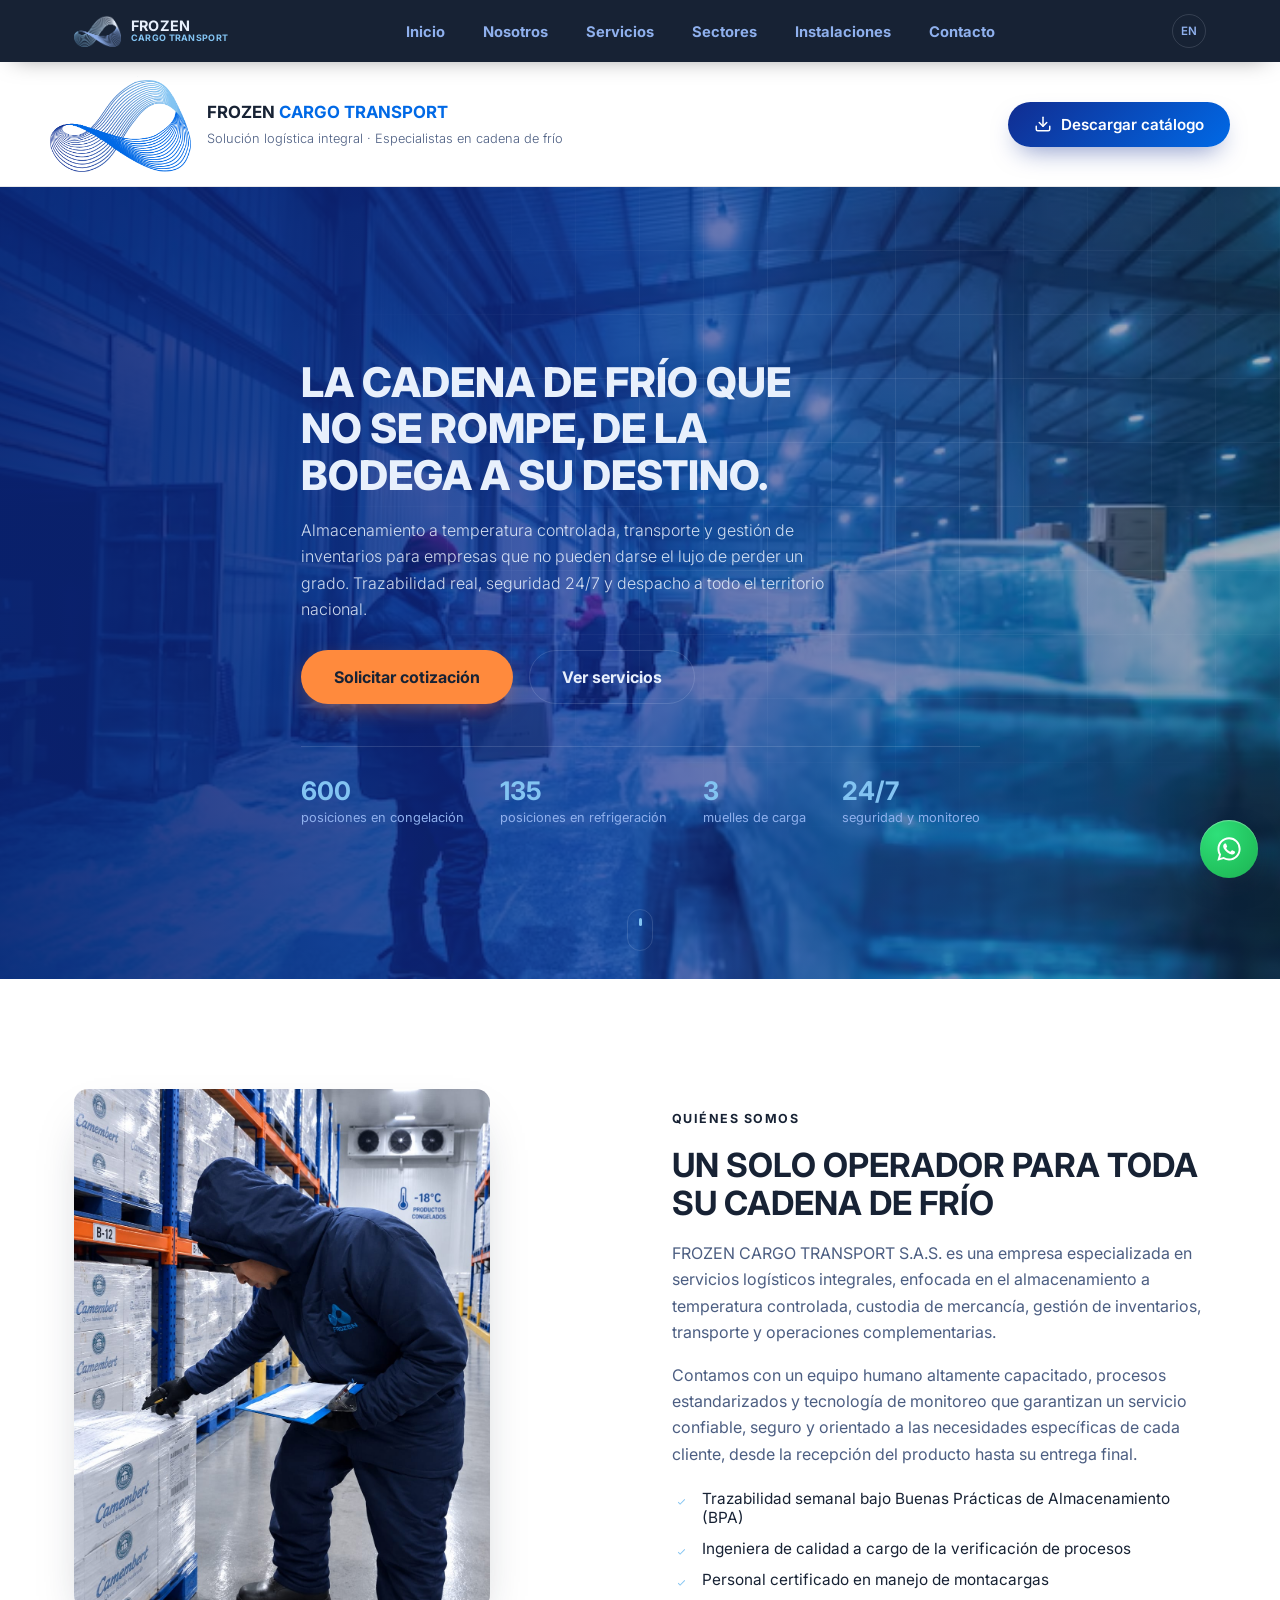
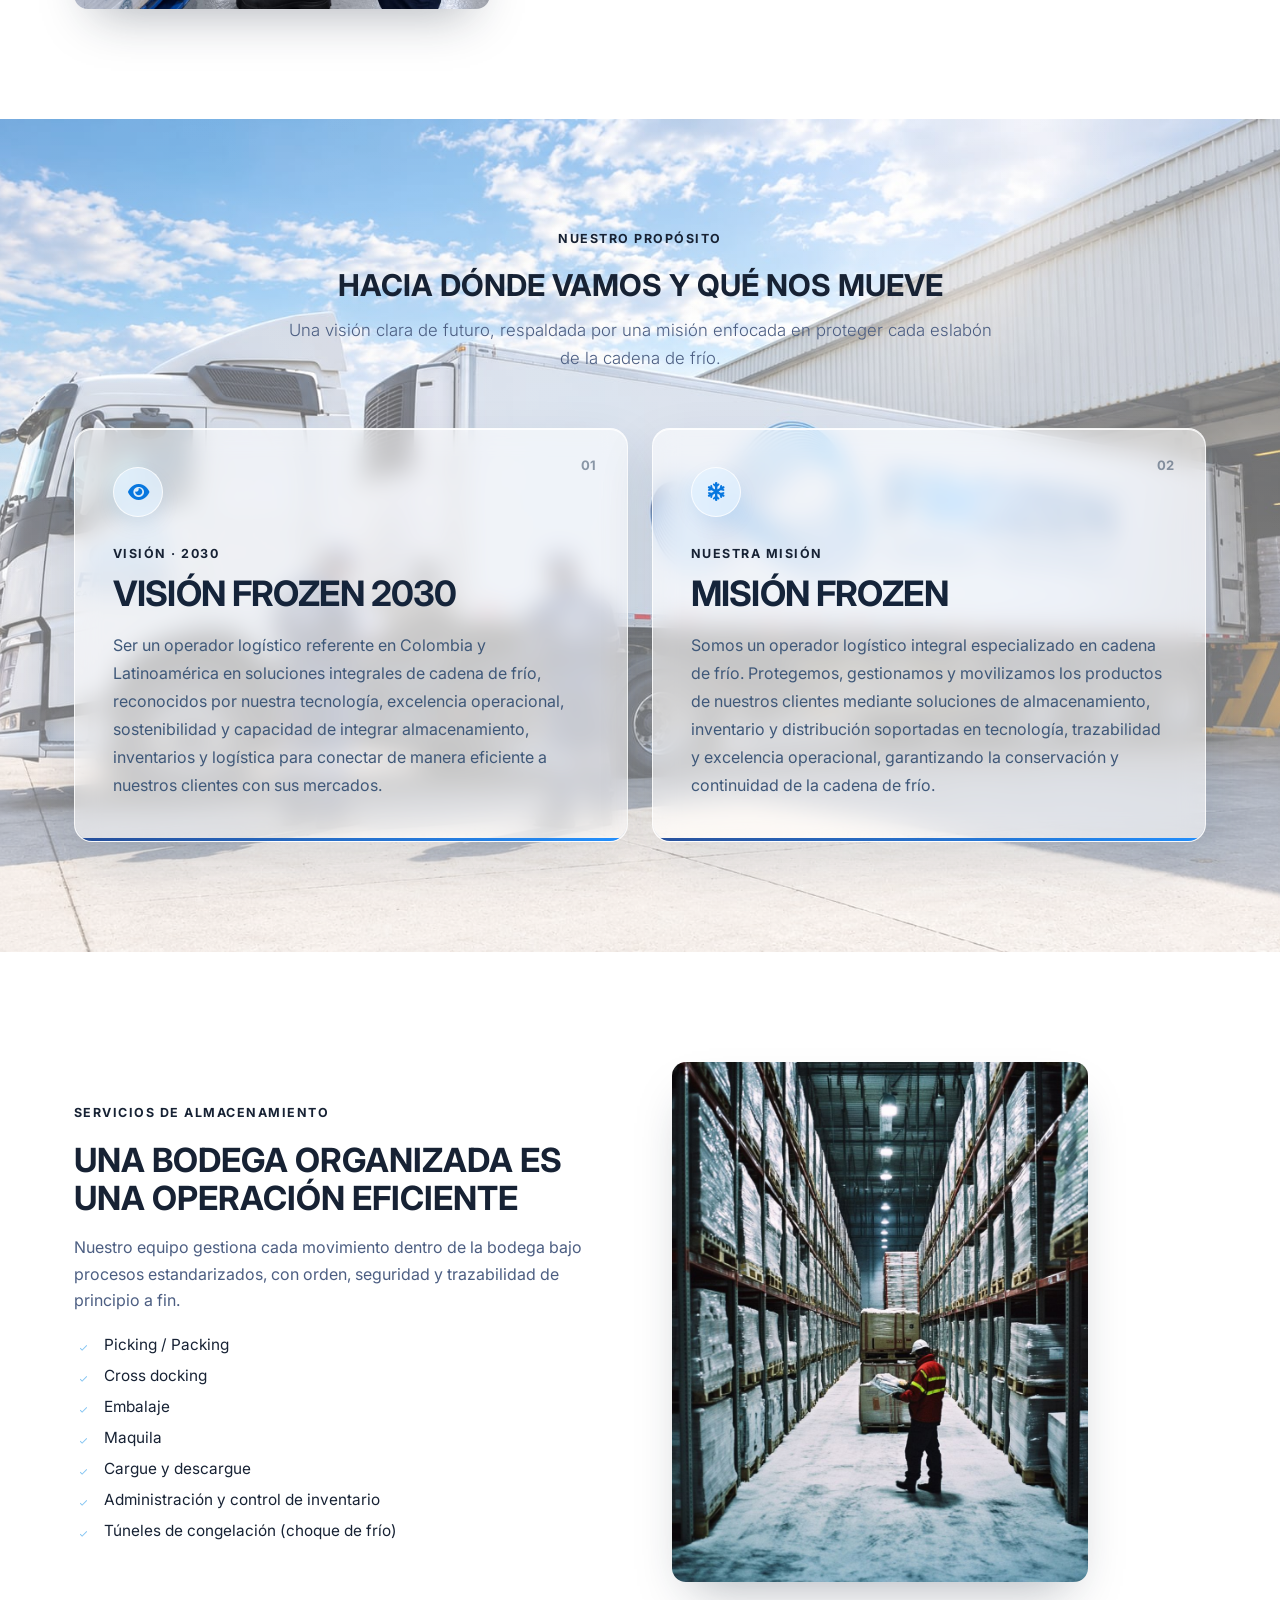
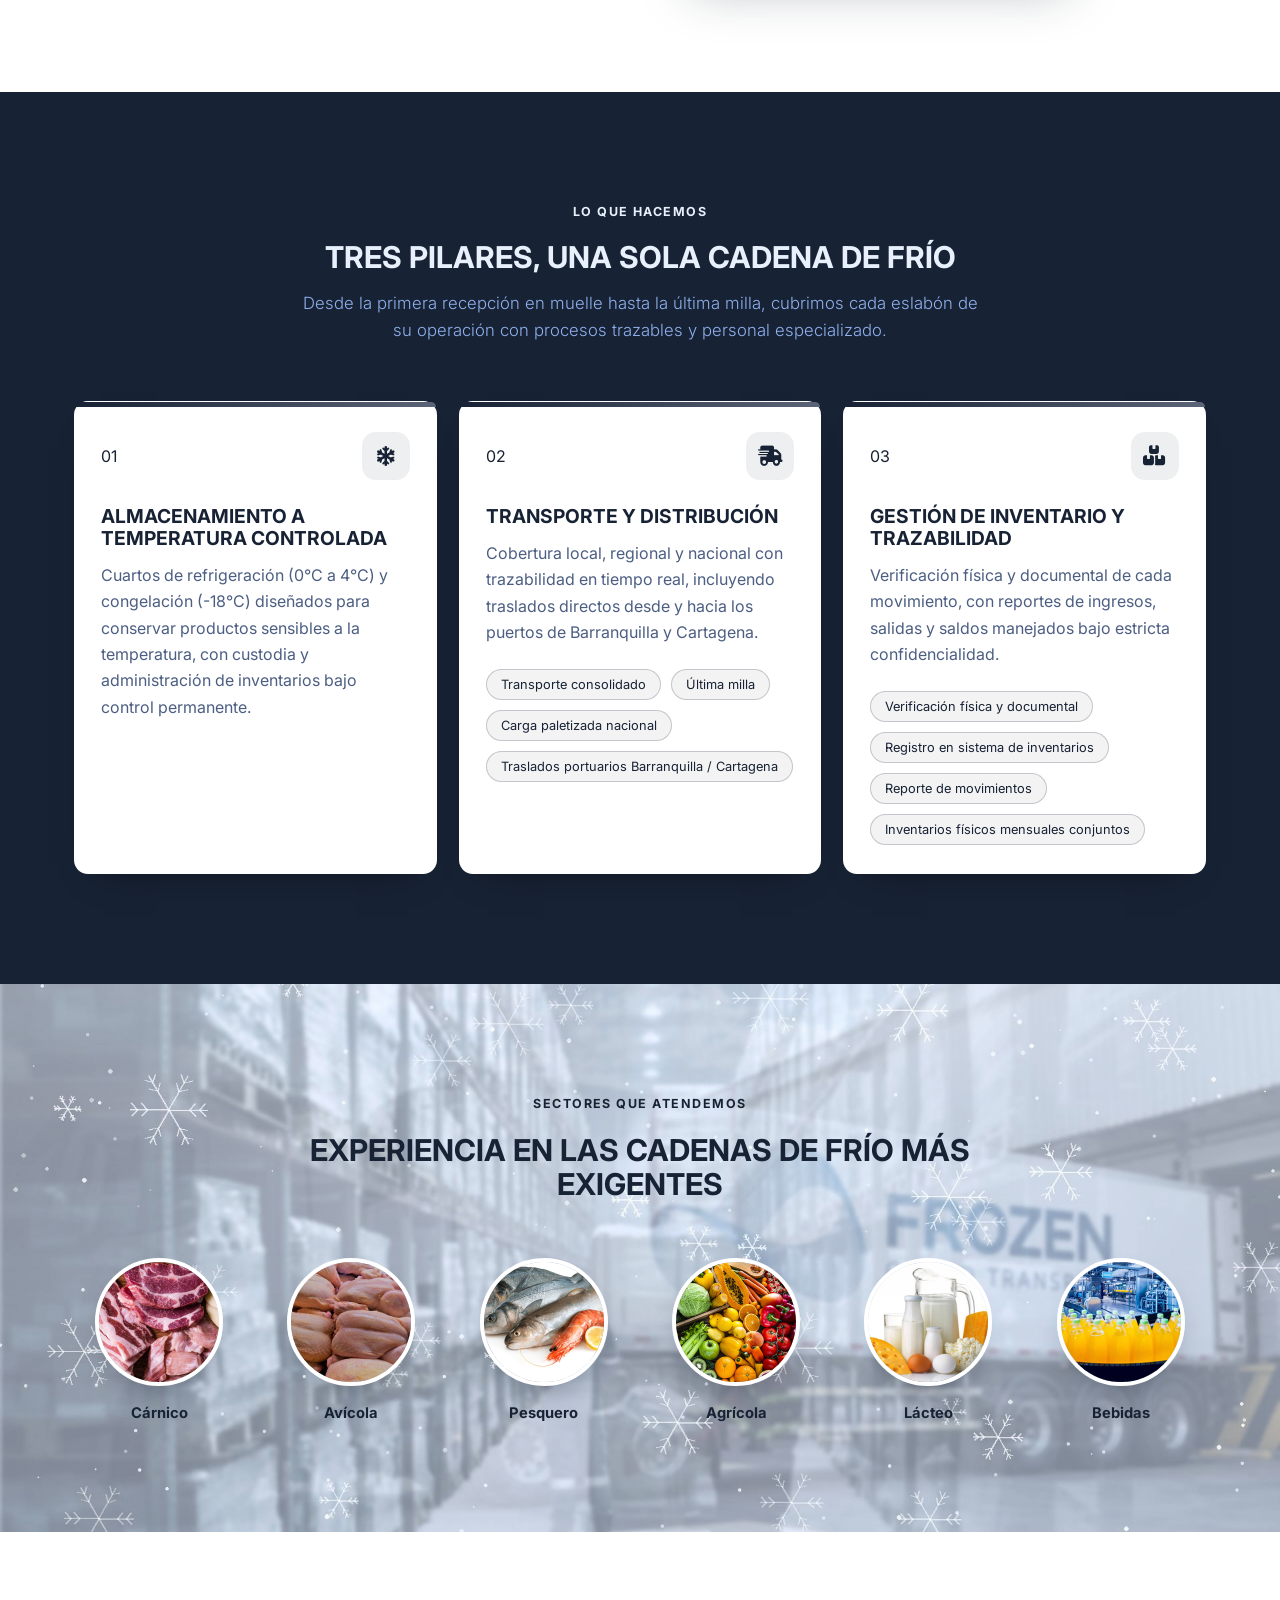
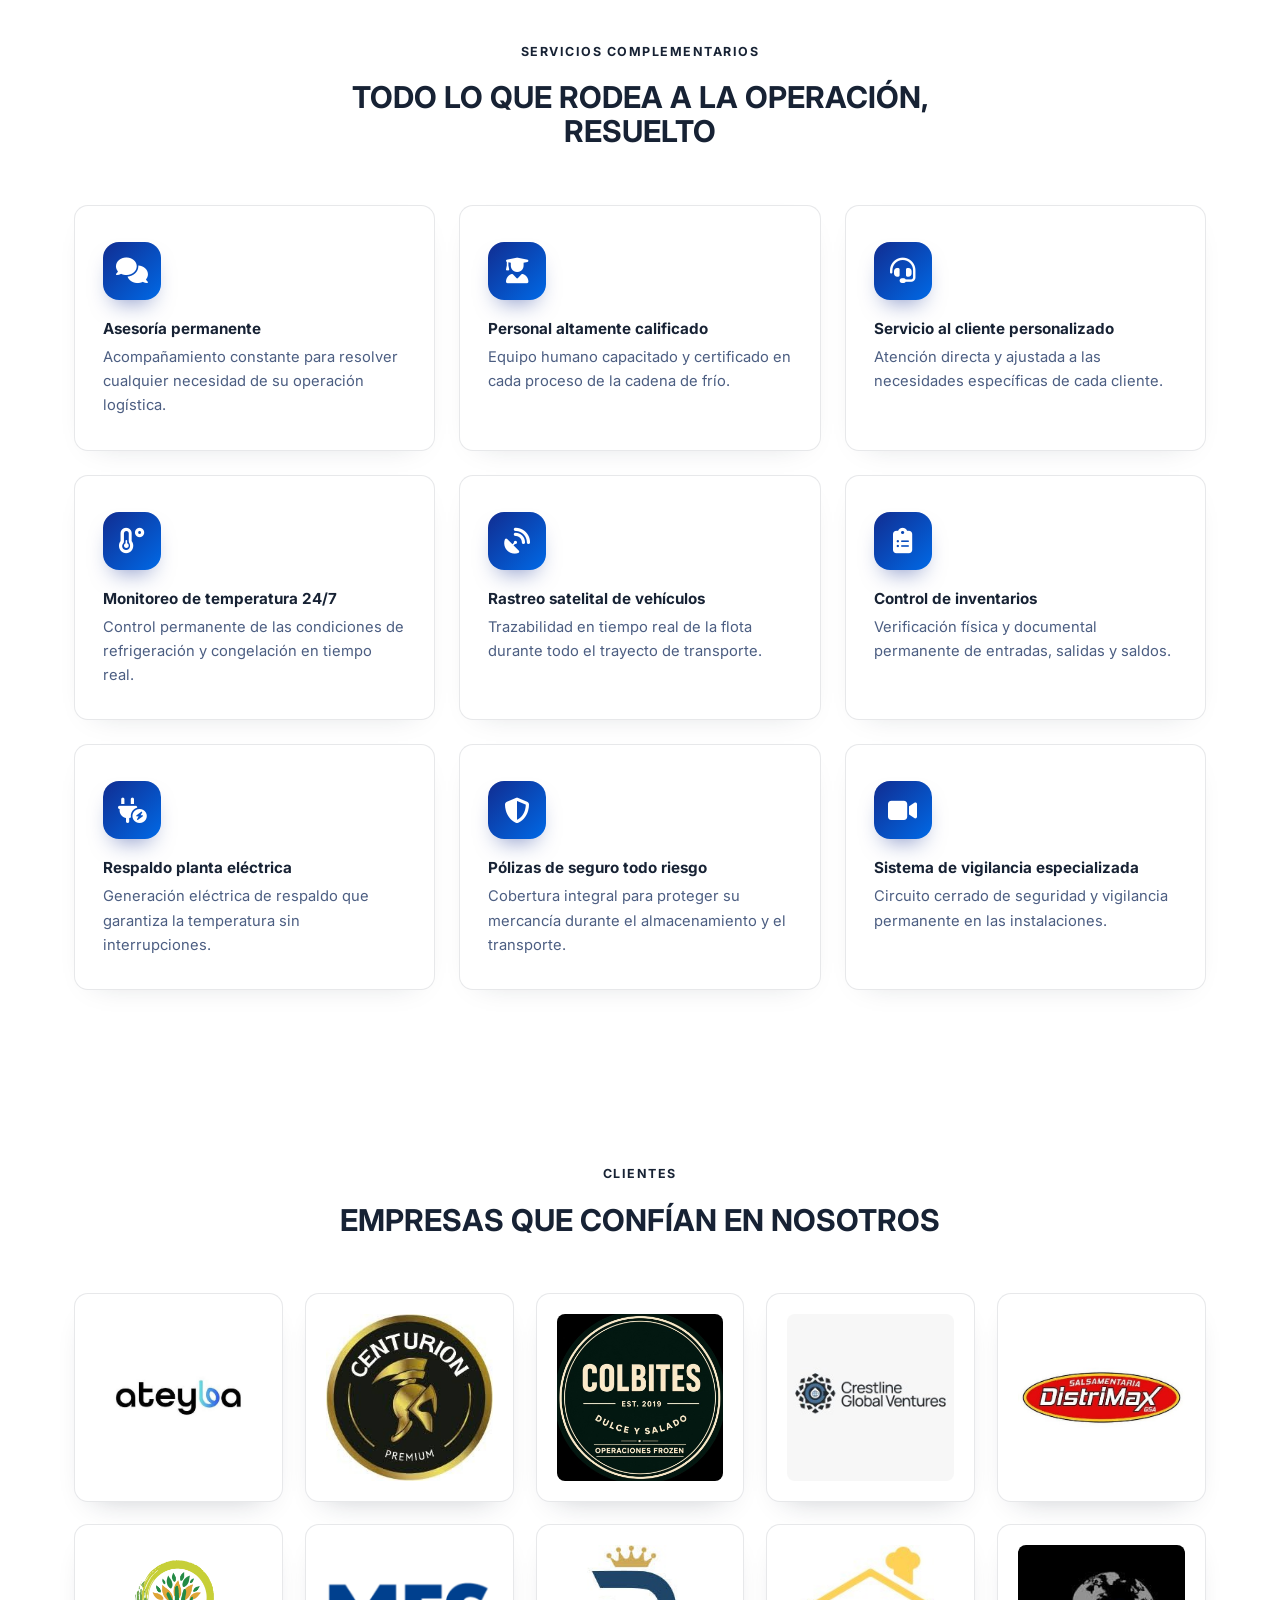
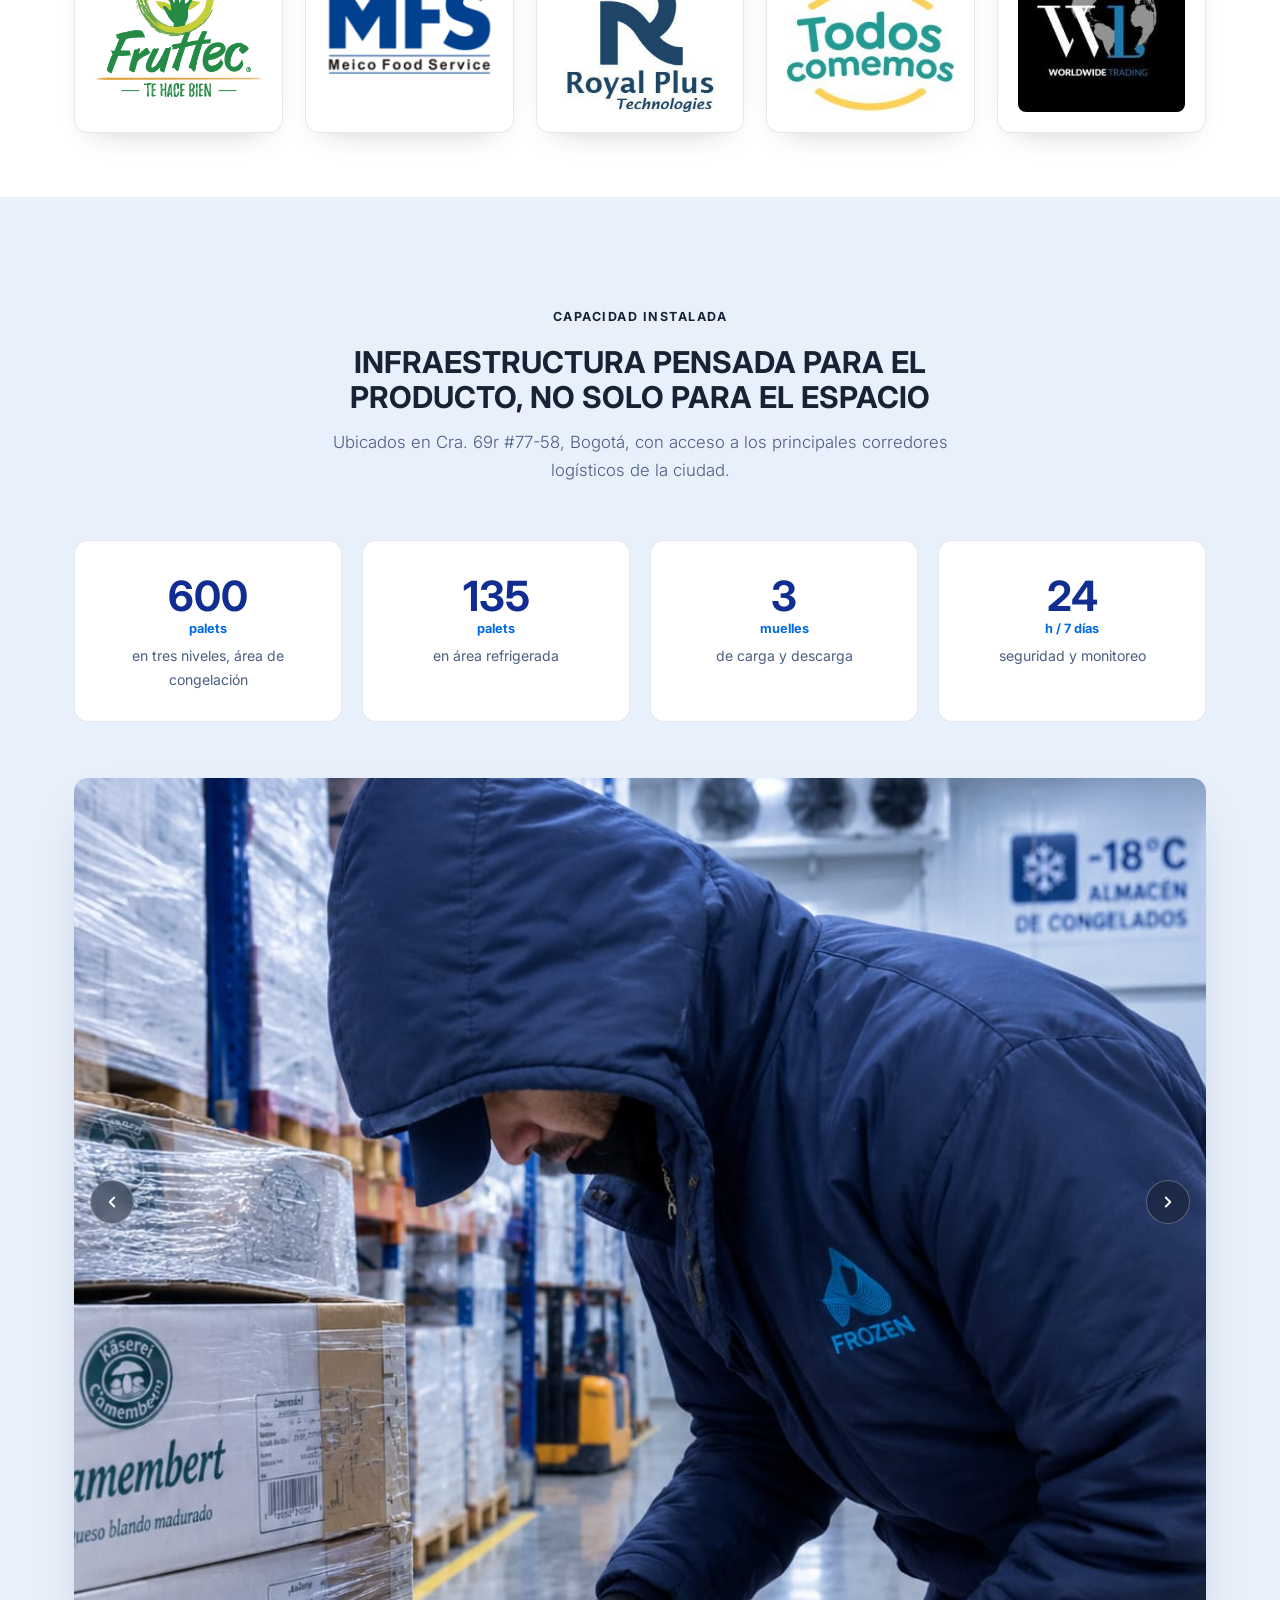
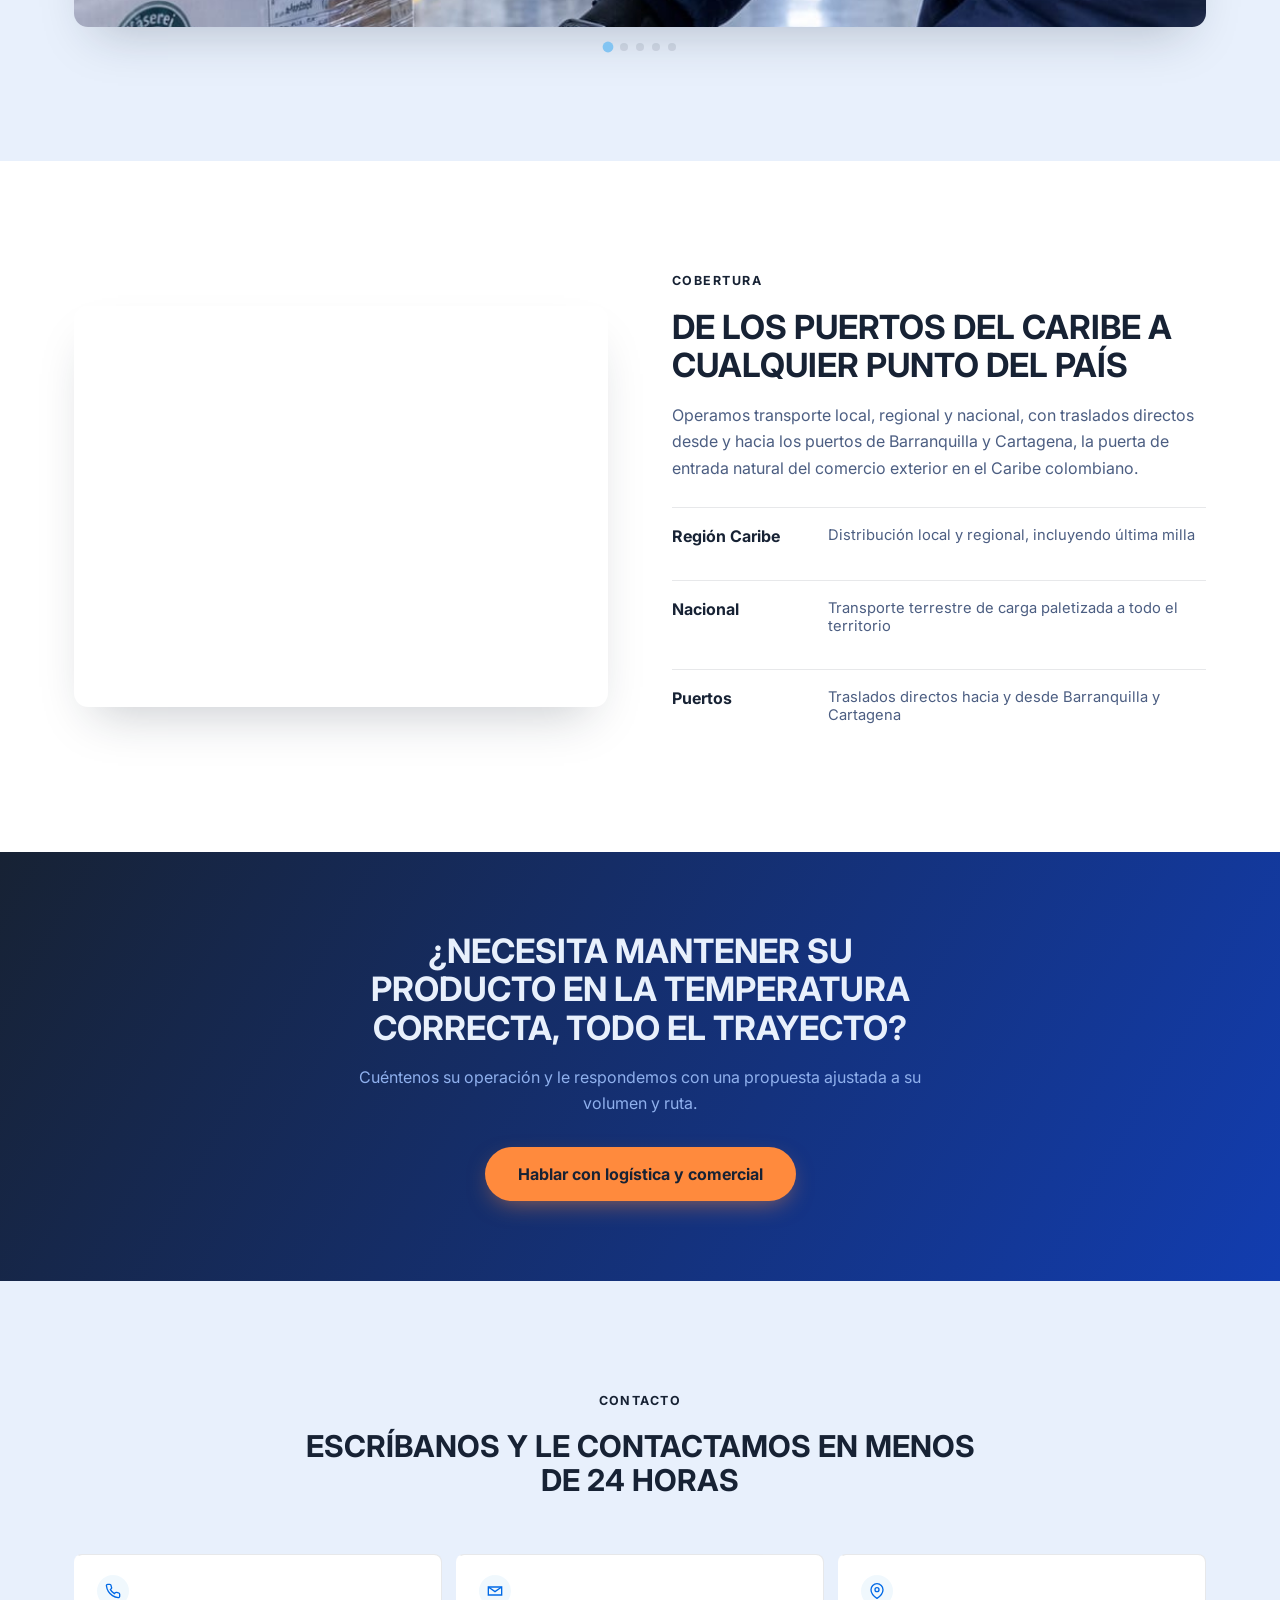
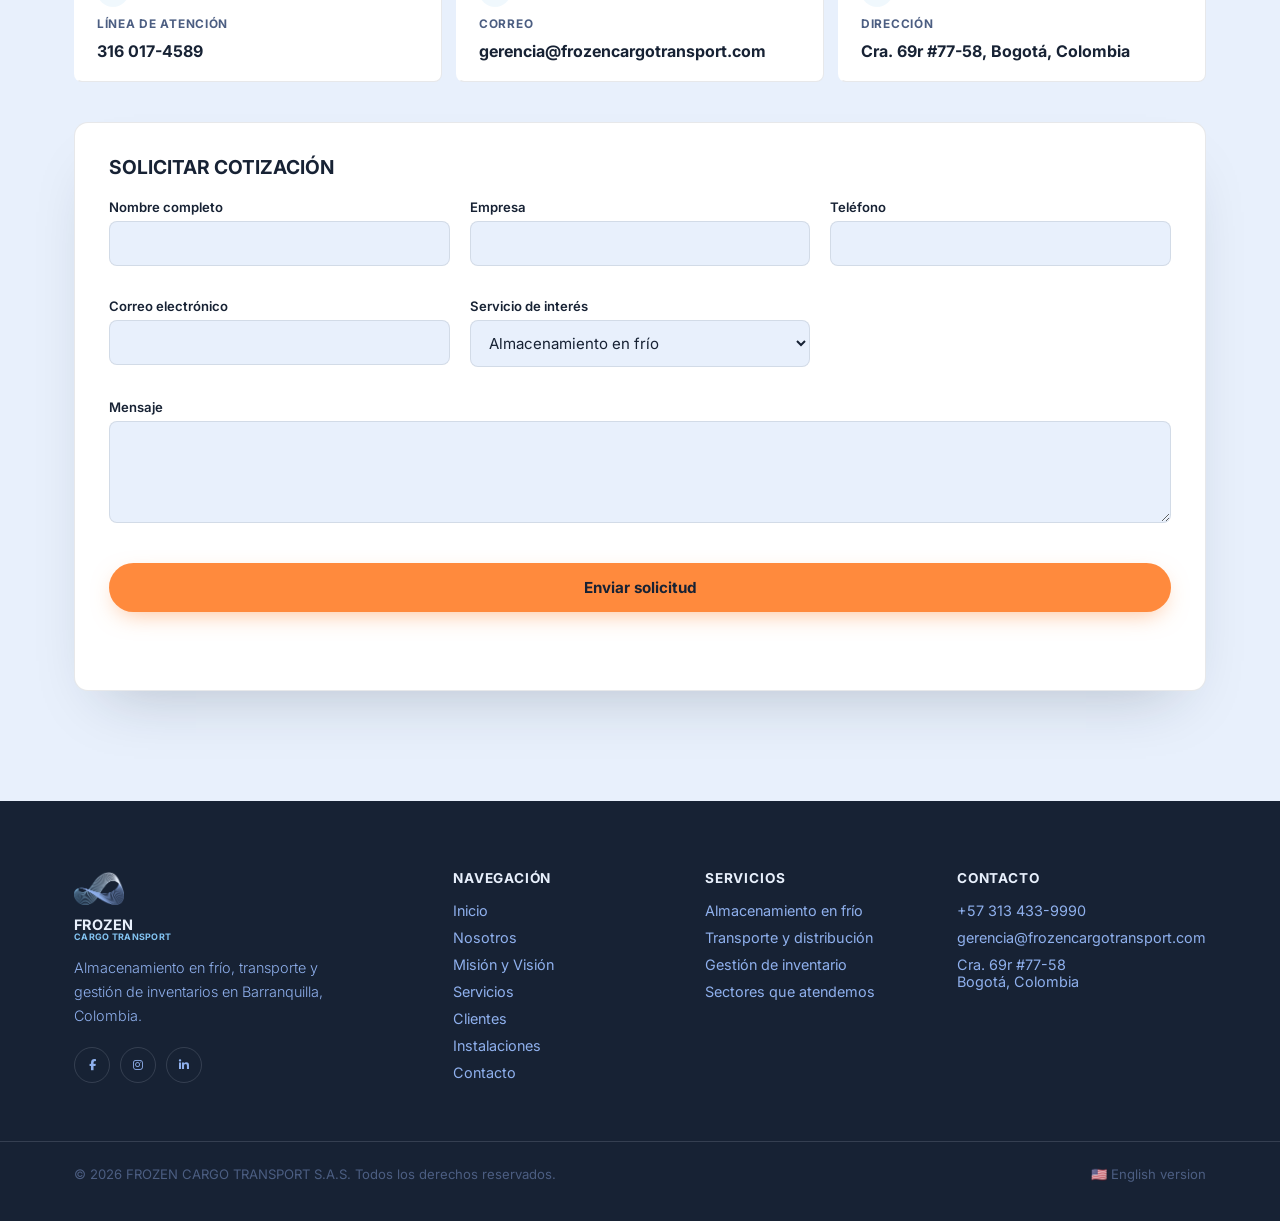
==== commit 94249506: "new changes" ====
--- a/es/index.html
+++ b/es/index.html
@@ -6,7 +6,7 @@
   <meta name="viewport" content="width=device-width, initial-scale=1, minimum-scale=1">
 
   <!-- ===== SEO PRIMARIO ===== -->
-  <title>FROZEN LOGÍSTICA™ | Almacenamiento en Frío y Transporte Refrigerado en Barranquilla</title>
+  <title>FROZEN CARGO TRANSPORT™ | Almacenamiento en Frío y Transporte Refrigerado en Barranquilla</title>
   <meta name="description"
     content="Almacenamiento refrigerado y congelado, transporte de carga y gestión de inventarios en Barranquilla, Colombia. 600 posiciones en congelación, 135 en refrigeración, 3 muelles de carga. Cotice hoy.">
   <meta name="keywords"
@@ -20,34 +20,273 @@
 
   <!-- ===== OPEN GRAPH / SOCIAL ===== -->
   <meta property="og:type" content="website">
-  <meta property="og:site_name" content="FROZEN LOGÍSTICA™">
-  <meta property="og:title" content="FROZEN LOGÍSTICA™ | Almacenamiento en Frío y Transporte Refrigerado">
+  <meta property="og:site_name" content="FROZEN CARGO TRANSPORT™">
+  <meta property="og:title" content="FROZEN CARGO TRANSPORT™ | Almacenamiento en Frío y Transporte Refrigerado">
   <meta property="og:description"
     content="Soluciones expertas en almacenamiento a temperatura controlada, transporte y gestión de inventarios en Barranquilla, Colombia.">
   <meta property="og:image" content="https://frozencargotransport.com/es/assets/images/3.jpg-841x846.jpg">
   <meta property="og:url" content="https://frozencargotransport.com/es/">
   <meta property="og:locale" content="es_CO">
   <meta name="twitter:card" content="summary_large_image">
-  <meta name="twitter:title" content="FROZEN LOGÍSTICA™ | Almacenamiento en Frío y Transporte Refrigerado">
+  <meta name="twitter:title" content="FROZEN CARGO TRANSPORT™ | Almacenamiento en Frío y Transporte Refrigerado">
   <meta name="twitter:description"
     content="Cadena de frío completa: almacenamiento, transporte y trazabilidad en Barranquilla, Colombia.">
   <meta name="twitter:image" content="https://frozencargotransport.com/es/assets/images/3.jpg-841x846.jpg">
 
   <!-- ===== FAVICON ===== -->
-  <link rel="icon" type="image/x-icon" href="../favicon.ico">
-  <link rel="icon" type="image/png" sizes="32x32" href="../assets/images/favicon-32.png">
-  <link rel="icon" type="image/png" sizes="16x16" href="../assets/images/favicon-16.png">
-  <link rel="icon" type="image/png" sizes="192x192" href="../assets/images/favicon-192.png">
-  <link rel="apple-touch-icon" sizes="180x180" href="../assets/images/apple-touch-icon.png">
+  <link rel="icon" type="image/png" href="../assets/images/ICONO.png">
+  <link rel="apple-touch-icon" href="../assets/images/ICONO.png">
   <!-- ===== FUENTES ===== -->
   <link rel="preconnect" href="https://fonts.googleapis.com">
   <link rel="preconnect" href="https://fonts.gstatic.com" crossorigin>
-  <link
-    href="https://fonts.googleapis.com/css2?family=Space+Grotesk:wght@400;500;600;700&family=Inter:wght@400;500;600;700&family=JetBrains+Mono:wght@400;500;600&display=swap"
-    rel="stylesheet">
-
-<link rel="stylesheet" href="../css/style.css">
-<link rel="stylesheet" href="https://cdnjs.cloudflare.com/ajax/libs/font-awesome/6.7.2/css/all.min.css" />
+  <link href="https://fonts.googleapis.com/css2?family=Inter:wght@300;400;500;600;700&display=swap" rel="stylesheet">
+
+  <link rel="stylesheet" href="../css/style.css">
+
+
+  <style id="frozen-mission-vision-styles">
+    /* =========================================================
+       MISIÓN & VISIÓN — FROZEN CARGO TRANSPORT
+       Background photo + glass cards
+       ========================================================= */
+    .frozen-purpose {
+      position: relative;
+      isolation: isolate;
+      overflow: hidden;
+      background:
+        linear-gradient(180deg, rgba(255, 255, 255, .26) 0%, rgba(255, 255, 255, .34) 100%),
+        url("../assets/images/transporte.jpeg") center center / cover no-repeat;
+    }
+
+    .frozen-purpose::before {
+      content: "";
+      position: absolute;
+      inset: 0;
+      z-index: -1;
+      background: linear-gradient(180deg,
+          rgba(255, 255, 255, .12) 0%,
+          rgba(255, 255, 255, .20) 48%,
+          rgba(255, 255, 255, .28) 100%);
+      pointer-events: none;
+    }
+
+    .frozen-purpose .container {
+      position: relative;
+      z-index: 1;
+    }
+
+    .frozen-purpose-head {
+      max-width: 850px;
+      margin-left: auto;
+      margin-right: auto;
+      text-align: center;
+    }
+
+    .frozen-purpose-head .section-lead {
+      max-width: 720px;
+      margin-left: auto;
+      margin-right: auto;
+    }
+
+    .frozen-purpose-grid {
+      display: grid;
+      grid-template-columns: repeat(2, minmax(0, 1fr));
+      gap: 24px;
+      margin-top: 42px;
+    }
+
+    .frozen-purpose-card {
+      position: relative;
+      min-height: 390px;
+      padding: 38px 38px 42px;
+      overflow: hidden;
+      border: 1px solid rgba(255, 255, 255, .78);
+      border-radius: 18px;
+      background: rgba(255, 255, 255, .56);
+      box-shadow:
+        0 24px 55px rgba(16, 43, 77, .13),
+        inset 0 1px 0 rgba(255, 255, 255, .88),
+        inset 0 -1px 0 rgba(15, 89, 180, .08);
+      -webkit-backdrop-filter: blur(12px) saturate(115%);
+      backdrop-filter: blur(12px) saturate(115%);
+      transition: transform .35s ease, box-shadow .35s ease, background .35s ease;
+    }
+
+    .frozen-purpose-card::after {
+      content: "";
+      position: absolute;
+      left: 0;
+      right: 0;
+      bottom: 0;
+      height: 3px;
+      background: linear-gradient(90deg, #123e91, #0d86ff);
+      opacity: .9;
+    }
+
+    .frozen-purpose-card:hover {
+      transform: translateY(-5px);
+      background: rgba(255, 255, 255, .63);
+      box-shadow:
+        0 30px 65px rgba(16, 43, 77, .18),
+        inset 0 1px 0 rgba(255, 255, 255, .92);
+    }
+
+    .frozen-purpose-number {
+      position: absolute;
+      top: 28px;
+      right: 30px;
+      font-size: 13px;
+      font-weight: 700;
+      letter-spacing: .04em;
+      color: rgba(26, 48, 76, .48);
+    }
+
+    .frozen-purpose-icon {
+      width: 50px;
+      height: 50px;
+      display: inline-flex;
+      align-items: center;
+      justify-content: center;
+      margin-bottom: 27px;
+      border-radius: 50%;
+      background: rgba(226, 241, 255, .72);
+      border: 1px solid rgba(255, 255, 255, .78);
+      color: #0877df;
+      font-size: 19px;
+      box-shadow: 0 8px 20px rgba(8, 119, 223, .08);
+    }
+
+    .frozen-purpose-content .eyebrow {
+      margin-bottom: 10px;
+      color: #0877df;
+    }
+
+    .frozen-purpose-content h3 {
+      margin: 0 0 18px;
+      color: #15243a;
+      font-size: clamp(26px, 3vw, 35px);
+      line-height: 1.08;
+      letter-spacing: -.025em;
+    }
+
+    .frozen-purpose-content>p:last-child {
+      margin: 0;
+      color: #3f5879;
+      font-size: 16px;
+      line-height: 1.75;
+    }
+
+    @media (max-width: 820px) {
+      .frozen-purpose-grid {
+        grid-template-columns: 1fr;
+      }
+
+      .frozen-purpose-card {
+        min-height: 0;
+      }
+    }
+
+    @media (max-width: 520px) {
+      .frozen-purpose {
+        background-position: 62% center;
+      }
+
+      .frozen-purpose-grid {
+        gap: 18px;
+        margin-top: 30px;
+      }
+
+      .frozen-purpose-card {
+        padding: 30px 24px 34px;
+        border-radius: 15px;
+        background: rgba(255, 255, 255, .60);
+      }
+
+      .frozen-purpose-number {
+        top: 22px;
+        right: 22px;
+      }
+
+      .frozen-purpose-icon {
+        margin-bottom: 22px;
+      }
+
+      .frozen-purpose-content>p:last-child {
+        font-size: 15px;
+        line-height: 1.68;
+      }
+    }
+  </style>
+
+  <style id="inter-global-typography">
+    /* ===== TIPOGRAFÍA GLOBAL: INTER ===== */
+    html,
+    body,
+    body * {
+      font-family: "Inter", Arial, Helvetica, sans-serif !important;
+    }
+
+    /* Texto normal */
+    body,
+    p,
+    li,
+    span,
+    label,
+    input,
+    select,
+    textarea,
+    option {
+      font-weight: 400;
+    }
+
+    /* Textos secundarios */
+    .hero-lead,
+    .section-lead,
+    .identity-tagline,
+    .footer-brand>p,
+    .form-note {
+      font-weight: 300;
+    }
+
+    /* Jerarquía fuerte */
+    h1,
+    h2,
+    h3,
+    h4,
+    strong,
+    .btn,
+    .eyebrow,
+    .main-nav a,
+    .brand-text,
+    .identity-name,
+    .stat-num,
+    .stat-unit,
+    .service-num,
+    .contact-value,
+    .contact-role,
+    .footer-col h4,
+    .footer-bottom,
+    .trust-item strong,
+    .sector-card>span,
+    .coverage-item strong {
+      font-weight: 700;
+    }
+
+    em {
+      font-family: "Inter", Arial, Helvetica, sans-serif !important;
+      font-style: italic;
+      font-weight: 700;
+    }
+
+    button,
+    input,
+    select,
+    textarea {
+      font-family: "Inter", Arial, Helvetica, sans-serif !important;
+    }
+  </style>
+
+  <link rel="stylesheet" href="https://cdnjs.cloudflare.com/ajax/libs/font-awesome/6.7.2/css/all.min.css" />
 
   <!-- ===== DATOS ESTRUCTURADOS (schema.org) ===== -->
   <script type="application/ld+json">
@@ -56,7 +295,7 @@
   "@type": "LocalBusiness",
   "@id": "https://frozencargotransport.com/es/#organization",
   "name": "FROZEN CARGO TRANSPORT S.A.S.",
-  "alternateName": "FROZEN LOGÍSTICA",
+  "alternateName": "FROZEN CARGO TRANSPORT",
   "description": "Empresa especializada en almacenamiento a temperatura controlada, transporte de carga y gestión de inventarios en Barranquilla, Colombia.",
   "url": "https://frozencargotransport.com/es/",
   "logo": "https://frozencargotransport.com/assets/images/logo-navbar.png",
@@ -65,14 +304,14 @@
   "email": "gerencia@frozencargotransport.com",
   "address": {
     "@type": "PostalAddress",
-    "streetAddress": "Vía 40 No. 71-197, Bodega 310, Centro Industrial Marysol",
-    "addressLocality": "Barranquilla",
+    "streetAddress": "Cra. 69r #77-58",
+    "addressLocality": "Bogotá",
     "addressCountry": "CO"
   },
   "geo": {
     "@type": "GeoCoordinates",
-    "latitude": 11.0106942,
-    "longitude": -74.7928764
+    "latitude": 4.6889316,
+    "longitude": -74.0870641
   },
   "areaServed": ["Barranquilla", "Cartagena", "Región Caribe", "Colombia"],
   "sameAs": [
@@ -97,22 +336,23 @@
   <!-- ============ HEADER ============ -->
   <header class="site-header" id="siteHeader">
     <div class="container header-inner">
-      <a href="#inicio" class="brand" aria-label="FROZEN LOGÍSTICA — Inicio">
+      <a href="#inicio" class="brand" aria-label="FROZEN CARGO TRANSPORT — Inicio">
         <span class="brand-mark" aria-hidden="true">
-          <img src="../assets/images/logo-navbar.png" alt="" width="48" height="32" loading="eager">
+          <img src="../assets/images/ICONO-NEGATIVO.png" alt="" width="48" height="32" loading="eager">
         </span>
-        <span class="brand-text">FROZEN<em>LOGÍSTICA</em></span>
+        <span class="brand-text">FROZEN<em>CARGO TRANSPORT</em></span>
       </a>
 
       <nav class="main-nav" id="mainNav" aria-label="Navegación principal">
         <ul>
           <li><a href="#inicio">Inicio</a></li>
           <li><a href="#nosotros">Nosotros</a></li>
+          <li class="nav-extra"><a href="#mision-vision">Misión y Visión</a></li>
           <li><a href="#servicios">Servicios</a></li>
           <li><a href="#sectores">Sectores</a></li>
-          <li><a href="#clientes">Clientes</a></li>
+          <li class="nav-extra"><a href="#clientes">Clientes</a></li>
           <li><a href="#instalaciones">Instalaciones</a></li>
-          <li><a href="#cobertura">Cobertura</a></li>
+          <li class="nav-extra"><a href="#cobertura">Cobertura</a></li>
           <li><a href="#contacto">Contacto</a></li>
         </ul>
         <div class="main-nav-foot">
@@ -130,7 +370,6 @@
 
       <div class="header-actions">
         <a href="../index.html" hreflang="en" lang="en" class="lang-switch">EN</a>
-        <a href="#contacto" class="btn btn-primary btn-sm">Cotizar ahora</a>
       </div>
 
       <button class="nav-toggle" id="navToggle" aria-label="Abrir menú" aria-expanded="false" aria-controls="mainNav">
@@ -143,9 +382,10 @@
   <div class="identity-banner">
     <div class="container identity-banner-inner">
       <div class="identity-brand">
-        <img src="../assets/images/logo-navbar.png" alt="" class="identity-logo" width="80" height="53" loading="eager">
+        <img src="../assets/images/ICONO.png" alt="FROZEN CARGO TRANSPORT" class="identity-logo" width="160"
+          height="137" loading="eager">
         <div>
-          <p class="identity-name">FROZEN <em>CARGO TRANSPORT LOGISTICS</em></p>
+          <p class="identity-name">FROZEN <em> CARGO TRANSPORT</em></p>
           <p class="identity-tagline">Solución logística integral · Especialistas en cadena de frío</p>
         </div>
       </div>
@@ -200,8 +440,8 @@
       <div class="container split">
         <div class="media-single reveal-up">
           <div class="media-frame">
-            <img src="https://frozencargotransport.com/es/assets/images/8.jpg-1-500x684.jpg"
-              alt="Interior de la bodega de almacenamiento refrigerado de FROZEN LOGÍSTICA en Barranquilla"
+            <img src="../assets/images/operador-1.jpeg"
+              alt="Interior de la bodega de almacenamiento refrigerado de FROZEN CARGO TRANSPORT en Barranquilla"
               loading="lazy" width="500" height="684">
           </div>
         </div>
@@ -213,14 +453,66 @@
             el almacenamiento a temperatura controlada, custodia de mercancía, gestión de inventarios, transporte y
             operaciones complementarias.</p>
           <p>Contamos con un equipo humano altamente capacitado, procesos estandarizados y tecnología de monitoreo que
-            garantizan un servicio confiable, seguro y orientado a las necesidades específicas de cada cliente — desde
+            garantizan un servicio confiable, seguro y orientado a las necesidades específicas de cada cliente, desde
             la recepción del producto hasta su entrega final.</p>
           <ul class="check-list">
             <li>Trazabilidad semanal bajo Buenas Prácticas de Almacenamiento (BPA)</li>
             <li>Ingeniera de calidad a cargo de la verificación de procesos</li>
             <li>Personal certificado en manejo de montacargas</li>
-            <li>Báscula de plataforma para control preciso de entradas y salidas</li>
           </ul>
+        </div>
+      </div>
+    </section>
+
+    <!-- ============ MISIÓN Y VISIÓN ============ -->
+    <section class="section frozen-purpose" id="mision-vision">
+      <div class="container">
+        <div class="section-head reveal-up frozen-purpose-head">
+          <p class="eyebrow">Nuestro propósito</p>
+          <h2>Hacia dónde vamos y qué nos mueve</h2>
+          <p class="section-lead">
+            Una visión clara de futuro, respaldada por una misión enfocada en proteger cada eslabón de la cadena de
+            frío.
+          </p>
+        </div>
+
+        <div class="frozen-purpose-grid">
+          <article class="frozen-purpose-card frozen-purpose-card--vision reveal-up">
+            <div class="frozen-purpose-number">01</div>
+            <div class="frozen-purpose-icon" aria-hidden="true">
+              <i class="fa-solid fa-eye"></i>
+            </div>
+            <div class="frozen-purpose-content">
+              <p class="eyebrow">Visión · 2030</p>
+              <h3>VISIÓN FROZEN 2030</h3>
+              <p>
+                Ser un operador logístico referente en Colombia y Latinoamérica en soluciones integrales de cadena de
+                frío,
+                reconocidos por nuestra tecnología, excelencia operacional, sostenibilidad y capacidad de integrar
+                almacenamiento, inventarios y logística para conectar de manera eficiente a nuestros clientes con sus
+                mercados.
+              </p>
+            </div>
+          </article>
+
+          <article class="frozen-purpose-card frozen-purpose-card--mission reveal-up" style="--delay:100ms">
+            <div class="frozen-purpose-number">02</div>
+            <div class="frozen-purpose-icon" aria-hidden="true">
+              <i class="fa-solid fa-snowflake"></i>
+            </div>
+            <div class="frozen-purpose-content">
+              <p class="eyebrow">Nuestra misión</p>
+              <h3>MISIÓN FROZEN</h3>
+              <p>
+                Somos un operador logístico integral especializado en cadena de frío. Protegemos, gestionamos y
+                movilizamos
+                los productos de nuestros clientes mediante soluciones de almacenamiento, inventario y distribución
+                soportadas en tecnología, trazabilidad y excelencia operacional, garantizando la conservación y
+                continuidad
+                de la cadena de frío.
+              </p>
+            </div>
+          </article>
         </div>
       </div>
     </section>
@@ -230,8 +522,8 @@
       <div class="container split split-reverse">
         <div class="media-single reveal-up">
           <div class="media-frame">
-            <img src="../assets/images/bodega-organizada-personal.jpg"
-              alt="Personal de FROZEN LOGÍSTICA verificando inventario en los pasillos de la bodega refrigerada"
+            <img src="../assets/images/bodega organizada fria.jpg"
+              alt="Personal de FROZEN CARGO TRANSPORT verificando inventario en los pasillos de la bodega refrigerada"
               loading="lazy" width="1086" height="1448">
           </div>
         </div>
@@ -266,26 +558,16 @@
 
         <div class="service-list">
           <article class="service-row reveal-up">
-            <div class="service-num">01</div>
+            <div class="service-num"><span>01</span><i class="fa-solid fa-snowflake" aria-hidden="true"></i></div>
             <div class="service-body">
               <h3>Almacenamiento a temperatura controlada</h3>
               <p>Cuartos de refrigeración (0°C a 4°C) y congelación (-18°C) diseñados para conservar productos sensibles
                 a la temperatura, con custodia y administración de inventarios bajo control permanente.</p>
-              <ul class="pill-list">
-                <li>Picking / Packing</li>
-                <li>Cross docking</li>
-                <li>Embalaje</li>
-                <li>Maquila</li>
-                <li>Cargue y descargue</li>
-                <li>Administración y control de inventario</li>
-                <li>Túneles de congelación (choque de frío)</li>
-                <li>Trazabilidad BPA verificada</li>
-              </ul>
             </div>
           </article>
 
           <article class="service-row reveal-up" style="--delay:80ms">
-            <div class="service-num">02</div>
+            <div class="service-num"><span>02</span><i class="fa-solid fa-truck-fast" aria-hidden="true"></i></div>
             <div class="service-body">
               <h3>Transporte y distribución</h3>
               <p>Cobertura local, regional y nacional con trazabilidad en tiempo real, incluyendo traslados directos
@@ -300,7 +582,7 @@
           </article>
 
           <article class="service-row reveal-up" style="--delay:160ms">
-            <div class="service-num">03</div>
+            <div class="service-num"><span>03</span><i class="fa-solid fa-boxes-stacked" aria-hidden="true"></i></div>
             <div class="service-body">
               <h3>Gestión de inventario y trazabilidad</h3>
               <p>Verificación física y documental de cada movimiento, con reportes de ingresos, salidas y saldos
@@ -318,7 +600,7 @@
     </section>
 
     <!-- ============ SECTORES QUE ATENDEMOS ============ -->
-    <section class="section section-band" id="sectores">
+    <section class="section section-sectors" id="sectores">
       <div class="container">
         <div class="section-head reveal-up">
           <p class="eyebrow">Sectores que atendemos</p>
@@ -370,49 +652,49 @@
 
         <div class="feature-grid">
           <div class="feature-card reveal-up">
-            <div class="feature-icon" aria-hidden="true">💬</div>
+            <div class="feature-icon" aria-hidden="true"><i class="fa-solid fa-comments"></i></div>
             <h3>Asesoría permanente</h3>
             <p>Acompañamiento constante para resolver cualquier necesidad de su operación logística.</p>
           </div>
           <div class="feature-card reveal-up" style="--delay:40ms">
-            <div class="feature-icon" aria-hidden="true">⭐</div>
+            <div class="feature-icon" aria-hidden="true"><i class="fa-solid fa-user-graduate"></i></div>
             <h3>Personal altamente calificado</h3>
             <p>Equipo humano capacitado y certificado en cada proceso de la cadena de frío.</p>
           </div>
           <div class="feature-card reveal-up" style="--delay:80ms">
-            <div class="feature-icon" aria-hidden="true">🎧</div>
+            <div class="feature-icon" aria-hidden="true"><i class="fa-solid fa-headset"></i></div>
             <h3>Servicio al cliente personalizado</h3>
             <p>Atención directa y ajustada a las necesidades específicas de cada cliente.</p>
           </div>
           <div class="feature-card reveal-up" style="--delay:120ms">
-            <div class="feature-icon" aria-hidden="true">🌡️</div>
+            <div class="feature-icon" aria-hidden="true"><i class="fa-solid fa-temperature-low"></i></div>
             <h3>Monitoreo de temperatura 24/7</h3>
             <p>Control permanente de las condiciones de refrigeración y congelación en tiempo real.</p>
           </div>
           <div class="feature-card reveal-up" style="--delay:160ms">
-            <div class="feature-icon" aria-hidden="true">📍</div>
+            <div class="feature-icon" aria-hidden="true"><i class="fa-solid fa-satellite-dish"></i></div>
             <h3>Rastreo satelital de vehículos</h3>
             <p>Trazabilidad en tiempo real de la flota durante todo el trayecto de transporte.</p>
           </div>
           <div class="feature-card reveal-up" style="--delay:200ms">
-            <div class="feature-icon" aria-hidden="true">📋</div>
+            <div class="feature-icon" aria-hidden="true"><i class="fa-solid fa-clipboard-list"></i></div>
             <h3>Control de inventarios</h3>
             <p>Verificación física y documental permanente de entradas, salidas y saldos.</p>
           </div>
           <div class="feature-card reveal-up" style="--delay:240ms">
-            <div class="feature-icon" aria-hidden="true">⚡</div>
+            <div class="feature-icon" aria-hidden="true"><i class="fa-solid fa-plug-circle-bolt"></i></div>
             <h3>Respaldo planta eléctrica</h3>
             <p>Generación eléctrica de respaldo que garantiza la temperatura sin interrupciones.</p>
           </div>
           <div class="feature-card reveal-up" style="--delay:280ms">
-            <div class="feature-icon" aria-hidden="true">🛡️</div>
+            <div class="feature-icon" aria-hidden="true"><i class="fa-solid fa-shield-halved"></i></div>
             <h3>Pólizas de seguro todo riesgo</h3>
             <p>Cobertura integral para proteger su mercancía durante el almacenamiento y el transporte.</p>
           </div>
           <div class="feature-card reveal-up" style="--delay:320ms">
-            <div class="feature-icon" aria-hidden="true">📹</div>
+            <div class="feature-icon" aria-hidden="true"><i class="fa-solid fa-video"></i></div>
             <h3>Sistema de vigilancia especializada</h3>
-            <p>Circuito cerrado de seguridad y vigilancia permanente dentro del Parque Industrial Marysol.</p>
+            <p>Circuito cerrado de seguridad y vigilancia permanente en las instalaciones.</p>
           </div>
         </div>
       </div>
@@ -457,8 +739,8 @@
         <div class="section-head reveal-up">
           <p class="eyebrow">Capacidad instalada</p>
           <h2>Infraestructura pensada para el producto, no solo para el espacio</h2>
-          <p class="section-lead">Ubicados en el Centro Industrial Marysol, Vía 40 No. 71-197, Bodega 310, Barranquilla
-            — a minutos de los principales corredores logísticos de la ciudad.</p>
+          <p class="section-lead">Ubicados en Cra. 69r #77-58, Bogotá, con acceso a los principales corredores
+            logísticos de la ciudad.</p>
         </div>
 
         <div class="stat-grid">
@@ -485,17 +767,17 @@
         </div>
 
         <div class="gallery reveal-up" id="gallery">
-          <img src="https://frozencargotransport.com/es/assets/images/4.jpg-547x469.jpg"
-            alt="Bodega de almacenamiento en frío FROZEN LOGÍSTICA" loading="lazy" width="547" height="469">
-          <img src="https://frozencargotransport.com/es/assets/images/7.jpg-547x367.jpg"
-            alt="Área de congelación FROZEN LOGÍSTICA" loading="lazy" width="547" height="367">
-          <img src="https://frozencargotransport.com/es/assets/images/7.jpeg-674x419.jpg"
-            alt="Muelle de carga y descarga FROZEN LOGÍSTICA" loading="lazy" width="674" height="419">
-          <img src="https://frozencargotransport.com/es/assets/images/9.jpg-500x638.jpg"
-            alt="Operación de montacargas en bodega refrigerada" loading="lazy" width="500" height="638">
-          <img src="../assets/images/zonas-temperatura-camara-fria.jpg"
-            alt="Señalización de zonas de temperatura: congelación, refrigeración, pre-refrigeración y muelle"
-            loading="lazy" width="1086" height="1448">
+
+          <img src="../assets/images/operador-2.jpeg" alt="Operario de FROZEN escaneando la etiqueta de un producto en el almacén de congelados"
+            loading="lazy">
+          <img src="../assets/images/bodega-org.jpeg" alt="Operario de FROZEN en un montacargas y personal de apoyo en un pasillo de la bodega refrigerada"
+            loading="lazy">
+          <img src="../assets/images/calidad%201.jpeg" alt="Operario de FROZEN verificando producto con un lector en la bodega refrigerada"
+            loading="lazy">
+          <img src="../assets/images/caidad%202.jpeg" alt="Estanterías con estibas de producto en la bodega de almacenamiento en frío"
+            loading="lazy">
+          <img src="../assets/images/calidad%203.jpeg" alt="Interior de la bodega refrigerada y zona de almacenamiento"
+            loading="lazy">
         </div>
         <div class="gallery-dots" id="galleryDots"></div>
       </div>
@@ -508,7 +790,7 @@
           <p class="eyebrow">Cobertura</p>
           <h2>De los puertos del Caribe a cualquier punto del país</h2>
           <p>Operamos transporte local, regional y nacional, con traslados directos desde y hacia los puertos de
-            Barranquilla y Cartagena — la puerta de entrada natural del comercio exterior en el Caribe colombiano.</p>
+            Barranquilla y Cartagena, la puerta de entrada natural del comercio exterior en el Caribe colombiano.</p>
           <div class="coverage-list">
             <div class="coverage-item">
               <strong>Región Caribe</strong>
@@ -526,11 +808,10 @@
         </div>
         <div class="map-wrap reveal-up" style="--delay:100ms">
           <div class="map-frame">
-            <iframe
-              src="https://www.google.com/maps/embed?pb=!1m18!1m12!1m3!1d3916.3719574258002!2d-74.7928764!3d11.0106942!2m3!1f0!2f0!3f0!3m2!1i1024!2i768!4f13.1!3m3!1m2!1s0x8ef42dafb2de2c49%3A0x56df08b4c28c5d93!2sFrozen%20Log%C3%ADstica%20Y%20Valor%20SAS!5e0!3m2!1sen!2sus!4v1763642521598!5m2!1sen!2sus"
-              width="100%" height="100%" style="border:0;" allowfullscreen="" loading="lazy"
+            <iframe src="https://www.google.com/maps?q=4.6889316,-74.0870641&z=17&output=embed" width="100%"
+              height="100%" style="border:0;" allowfullscreen="" loading="lazy"
               referrerpolicy="no-referrer-when-downgrade"
-              title="Ubicación de FROZEN LOGÍSTICA en Barranquilla, Colombia"></iframe>
+              title="Ubicación de FROZEN CARGO S.A.S. en Bogotá, Colombia"></iframe>
           </div>
         </div>
       </div>
@@ -551,7 +832,6 @@
         <div class="section-head reveal-up">
           <p class="eyebrow">Contacto</p>
           <h2>Escríbanos y le contactamos en menos de 24 horas</h2>
-          <p class="section-lead">También puede comunicarse directamente con el área que necesite.</p>
         </div>
 
         <div class="contact-info-row reveal-up">
@@ -566,28 +846,15 @@
               <span class="contact-role">Línea de atención</span>
               <span class="contact-value">316 017-4589</span>
             </a>
-          </div>
-
-          <div class="contact-extra">
-            <div class="contact-extra-row">
-              <span class="contact-extra-icon" aria-hidden="true">
-                <svg width="17" height="17" viewBox="0 0 24 24" fill="none" stroke="currentColor" stroke-width="2">
-                  <path d="M22 6l-10 7L2 6" />
-                  <path d="M2 6h20v12H2z" />
-                </svg>
-              </span>
-              <div><span class="contact-extra-label">Correo</span><a
-                  href="mailto:gerencia@frozencargotransport.com">gerencia@frozencargotransport.com</a></div>
-            </div>
-            <div class="contact-extra-row">
-              <span class="contact-extra-icon" aria-hidden="true">
-                <svg width="17" height="17" viewBox="0 0 24 24" fill="none" stroke="currentColor" stroke-width="2">
-                  <path d="M21 10c0 7-9 13-9 13s-9-6-9-13a9 9 0 0 1 18 0z" />
-                  <circle cx="12" cy="10" r="3" />
-                </svg>
-              </span>
-              <div><span class="contact-extra-label">Dirección</span><span>Centro Industrial Marysol, Vía 40 No. 71-197
-                  – Bodega 310, Barranquilla, Colombia</span></div>
+            <a class="contact-card" href="mailto:gerencia@frozencargotransport.com">
+              <span class="contact-card-icon" aria-hidden="true"><svg width="16" height="16" viewBox="0 0 24 24" fill="none" stroke="currentColor" stroke-width="2"><path d="M22 6l-10 7L2 6" /><path d="M2 6h20v12H2z" /></svg></span>
+              <span class="contact-role">Correo</span>
+              <span class="contact-value">gerencia@frozencargotransport.com</span>
+            </a>
+            <div class="contact-card">
+              <span class="contact-card-icon" aria-hidden="true"><svg width="16" height="16" viewBox="0 0 24 24" fill="none" stroke="currentColor" stroke-width="2"><path d="M21 10c0 7-9 13-9 13s-9-6-9-13a9 9 0 0 1 18 0z" /><circle cx="12" cy="10" r="3" /></svg></span>
+              <span class="contact-role">Dirección</span>
+              <span class="contact-value">Cra. 69r #77-58, Bogotá, Colombia</span>
             </div>
           </div>
         </div>
@@ -639,9 +906,9 @@
   <footer class="site-footer">
     <div class="container footer-inner">
       <div class="footer-brand">
-        <div class="brand-mark brand-mark--footer"><img src="../assets/images/logo-navbar.png" alt="" width="48"
+        <div class="brand-mark brand-mark--footer"><img src="../assets/images/ICONO-NEGATIVO.png" alt="" width="48"
             height="32" loading="lazy"></div>
-        <span class="brand-text">FROZEN<em>LOGÍSTICA</em></span>
+        <span class="brand-text">FROZEN<em>CARGO TRANSPORT</em></span>
         <p>Almacenamiento en frío, transporte y gestión de inventarios en Barranquilla, Colombia.</p>
         <div class="footer-social">
           <a href="https://www.facebook.com/" aria-label="Facebook" target="_blank" rel="noopener noreferrer">
@@ -663,6 +930,7 @@
         <ul>
           <li><a href="#inicio">Inicio</a></li>
           <li><a href="#nosotros">Nosotros</a></li>
+          <li><a href="#mision-vision">Misión y Visión</a></li>
           <li><a href="#servicios">Servicios</a></li>
           <li><a href="#clientes">Clientes</a></li>
           <li><a href="#instalaciones">Instalaciones</a></li>
@@ -685,7 +953,7 @@
         <ul>
           <li><a href="tel:+573134339990">+57 313 433-9990</a></li>
           <li><a href="mailto:gerencia@frozencargotransport.com">gerencia@frozencargotransport.com</a></li>
-          <li>Vía 40 No. 71-197, Bodega 310<br>Barranquilla, Colombia</li>
+          <li>Cra. 69r #77-58<br>Bogotá, Colombia</li>
         </ul>
       </div>
     </div>
--- a/css/style.css
+++ b/css/style.css
@@ -1,577 +1,1983 @@
 /* =========================================================
-   FROZEN LOGÍSTICA — Design tokens
+   FROZEN LOGISTICS CARGO TRANSPORT — Design tokens
    Concept: cold-chain monitoring. Deep freeze navy + frost
    cyan glow, warm amber as the single "human" contrast color
    (the one warm thing in a cold-controlled world).
    ========================================================= */
-:root{
-  --navy-deep:#172234;
-  --navy:#112D91;
-  --navy-soft:#123DB0;
-  --steel:#5069BF;
-  --frost:#E8F0FC;
-  --frost-dim:#8FB0ED;
-  --cyan:#83C4F2;
-  --cyan-dim:#0069E6;
-  --amber:#FF8A3D;
-  --amber-dim:#E67328;
-  --slate:#4C5E82;
-  --ink:#172234;
-  --white:#FFFFFF;
-  --line:rgba(232,240,252,0.14);
-  --line-soft:rgba(23,34,52,0.1);
-
-  --font-display:'Space Grotesk', sans-serif;
-  --font-body:'Inter', sans-serif;
-  --font-mono:'JetBrains Mono', monospace;
-
-  --radius:14px;
-  --radius-sm:8px;
-  --container:1180px;
-  --ease:cubic-bezier(.22,1,.36,1);
-}
-
-*,*::before,*::after{box-sizing:border-box;}
-html{scroll-behavior:smooth;}
-@media (prefers-reduced-motion: reduce){
-  html{scroll-behavior:auto;}
-  *,*::before,*::after{animation-duration:0.01ms !important;animation-iteration-count:1 !important;transition-duration:0.01ms !important;scroll-behavior:auto !important;}
-}
-
-body{
-  margin:0;
-  font-family:var(--font-body);
-  color:var(--ink);
-  background:var(--white);
-  -webkit-font-smoothing:antialiased;
-  overflow-x:hidden;
-}
-
-img{max-width:100%;display:block;}
-a{color:inherit;text-decoration:none;}
-ul{margin:0;padding:0;list-style:none;}
-h1,h2,h3,h4{font-family:var(--font-display);margin:0 0 .5em;line-height:1.1;letter-spacing:-0.01em;}
-p{margin:0 0 1em;color:var(--slate);line-height:1.65;}
-.container{max-width:var(--container);margin:0 auto;padding:0 24px;}
-
-.skip-link{
-  position:absolute;left:-999px;top:0;background:var(--ink);color:var(--white);
-  padding:12px 18px;z-index:999;border-radius:0 0 8px 0;
-}
-.skip-link:focus{left:0;}
-
-:focus-visible{outline:2px solid var(--cyan);outline-offset:3px;}
+
+:root {
+  --navy-deep: #172234;
+  --navy: #112D91;
+  --navy-soft: #123DB0;
+  --steel: #5069BF;
+  --frost: #E8F0FC;
+  --frost-dim: #8FB0ED;
+  --cyan: #83C4F2;
+  --cyan-dim: #0069E6;
+  --amber: #FF8A3D;
+  --amber-dim: #E67328;
+  --slate: #4C5E82;
+  --ink: #172234;
+  --white: #FFFFFF;
+  --line: rgba(232, 240, 252, 0.14);
+  --line-soft: rgba(23, 34, 52, 0.1);
+
+  --font-display: "Syne", sans-serif;
+  --font-body: "Inter", sans-serif;
+  --font-mono: "JetBrains Mono", monospace;
+
+  --radius: 14px;
+  --radius-sm: 8px;
+  --container: 1180px;
+  --ease: cubic-bezier(.22, 1, .36, 1);
+}
+
+*,
+*::before,
+*::after {
+  box-sizing: border-box;
+}
+
+html {
+  scroll-behavior: smooth;
+}
+
+@media (prefers-reduced-motion: reduce) {
+  html {
+    scroll-behavior: auto;
+  }
+
+  *,
+  *::before,
+  *::after {
+    animation-duration: 0.01ms !important;
+    animation-iteration-count: 1 !important;
+    transition-duration: 0.01ms !important;
+    scroll-behavior: auto !important;
+  }
+}
+
+body {
+  margin: 0;
+  font-family: var(--font-body);
+  color: var(--ink);
+  background: var(--white);
+  -webkit-font-smoothing: antialiased;
+  overflow-x: hidden;
+}
+
+img {
+  max-width: 100%;
+  display: block;
+}
+
+a {
+  color: inherit;
+  text-decoration: none;
+}
+
+ul {
+  margin: 0;
+  padding: 0;
+  list-style: none;
+}
+
+h1,
+h2,
+h3,
+h4 {
+  font-family: var(--font-display);
+  font-weight: 700;
+  text-transform: uppercase;
+  margin: 0 0 .5em;
+  line-height: 1.14;
+  letter-spacing: 0;
+}
+
+p {
+  margin: 0 0 1em;
+  color: var(--slate);
+  line-height: 1.65;
+}
+
+.container {
+  max-width: var(--container);
+  margin: 0 auto;
+  padding: 0 24px;
+}
+
+.skip-link {
+  position: absolute;
+  left: -999px;
+  top: 0;
+  background: var(--ink);
+  color: var(--white);
+  padding: 12px 18px;
+  z-index: 999;
+  border-radius: 0 0 8px 0;
+}
+
+.skip-link:focus {
+  left: 0;
+}
+
+:focus-visible {
+  outline: 2px solid var(--cyan);
+  outline-offset: 3px;
+}
 
 /* ---------- Buttons ---------- */
-.btn{
-  display:inline-flex;align-items:center;justify-content:center;gap:8px;
-  font-family:var(--font-body);font-weight:600;font-size:0.95rem;
-  padding:14px 26px;border-radius:999px;border:1px solid transparent;
-  cursor:pointer;transition:transform .25s var(--ease), box-shadow .25s var(--ease), background .25s var(--ease), border-color .25s var(--ease);
-  white-space:nowrap;
-}
-.btn-lg{padding:16px 32px;font-size:1rem;}
-.btn-sm{padding:10px 18px;font-size:0.85rem;}
-.btn-primary{background:var(--amber);color:var(--ink);box-shadow:0 8px 24px -8px rgba(255,138,61,.6);}
-.btn-primary:hover{transform:translateY(-2px);box-shadow:0 12px 28px -8px rgba(255,138,61,.75);background:var(--amber-dim);}
+
+.btn {
+  display: inline-flex;
+  align-items: center;
+  justify-content: center;
+  gap: 8px;
+  font-family: var(--font-body);
+  font-weight: 600;
+  font-size: 0.95rem;
+  padding: 14px 26px;
+  border-radius: 999px;
+  border: 1px solid transparent;
+  cursor: pointer;
+  transition:
+    transform .25s var(--ease),
+    box-shadow .25s var(--ease),
+    background .25s var(--ease),
+    border-color .25s var(--ease);
+  white-space: nowrap;
+}
+
+.btn-lg {
+  padding: 16px 32px;
+  font-size: 1rem;
+}
+
+.btn-sm {
+  padding: 10px 18px;
+  font-size: 0.85rem;
+}
+
+.btn-primary {
+  background: var(--amber);
+  color: var(--ink);
+  box-shadow: 0 8px 24px -8px rgba(255, 138, 61, .6);
+}
+
+.btn-primary:hover {
+  transform: translateY(-2px);
+  box-shadow: 0 12px 28px -8px rgba(255, 138, 61, .75);
+  background: var(--amber-dim);
+}
+
 .main-nav a.btn-primary,
-.main-nav a.btn-primary:hover{color:var(--ink);}
-.btn-ghost{background:transparent;color:var(--frost);border-color:var(--line);}
-.btn-ghost:hover{border-color:var(--cyan);color:var(--cyan);}
-.btn-block{width:100%;}
+.main-nav a.btn-primary:hover {
+  color: var(--ink);
+}
+
+.btn-ghost {
+  background: transparent;
+  color: var(--frost);
+  border-color: var(--line);
+}
+
+.btn-ghost:hover {
+  border-color: var(--cyan);
+  color: var(--cyan);
+}
+
+.btn-block {
+  width: 100%;
+}
 
 /* ---------- Header ---------- */
-.site-header{
-  position:sticky;top:0;left:0;right:0;z-index:100;
-  padding:14px 0;
-  background:var(--navy-deep);box-shadow:0 8px 24px -14px rgba(0,0,0,.5);
-  transition:padding .35s var(--ease), box-shadow .35s var(--ease);
-}
-.site-header.is-scrolled{
-  background:rgba(23,34,52,0.94);backdrop-filter:blur(14px) saturate(140%);
-  padding:10px 0;box-shadow:0 8px 30px -12px rgba(0,0,0,.4);
-}
-.header-inner{display:flex;align-items:center;justify-content:space-between;gap:20px;}
-.brand{display:flex;align-items:center;gap:10px;color:var(--frost);flex-shrink:0;}
-.brand-mark{display:flex;align-items:center;flex-shrink:0;}
-.brand-mark img{height:32px;width:auto;display:block;object-fit:contain;flex-shrink:0;}
-.brand-text{font-family:var(--font-display);font-weight:600;font-size:1.05rem;letter-spacing:.02em;color:var(--frost);}
-.brand-text em{font-style:normal;color:var(--cyan);}
-
-.main-nav ul{display:flex;gap:32px;}
-.main-nav a{
-  color:var(--frost-dim);font-size:0.92rem;font-weight:500;position:relative;padding:6px 0;
-  transition:color .2s;
-}
-.main-nav a::after{
-  content:'';position:absolute;left:0;bottom:0;width:0;height:1px;background:var(--cyan);
-  transition:width .25s var(--ease);
-}
-.main-nav a:hover{color:var(--frost);}
-.main-nav a:hover::after{width:100%;}
-
-.header-actions{display:flex;align-items:center;gap:18px;}
-
-.lang-switch{
-  display:flex;align-items:center;justify-content:center;
-  width:34px;height:34px;border-radius:50%;border:1px solid var(--line);
-  font-family:var(--font-mono);font-size:0.72rem;font-weight:600;color:var(--frost-dim);
-  transition:border-color .2s, color .2s;
-}
-.lang-switch:hover{border-color:var(--cyan);color:var(--cyan);}
-
-.main-nav-foot{display:none;}
-
-.nav-toggle{
-  display:none;flex-direction:column;justify-content:center;gap:5px;
-  width:40px;height:40px;background:transparent;border:none;cursor:pointer;
-}
-.nav-toggle span{display:block;width:22px;height:2px;background:var(--frost);transition:transform .3s var(--ease), opacity .3s var(--ease);}
-.nav-toggle[aria-expanded="true"] span:nth-child(1){transform:translateY(7px) rotate(45deg);}
-.nav-toggle[aria-expanded="true"] span:nth-child(2){opacity:0;}
-.nav-toggle[aria-expanded="true"] span:nth-child(3){transform:translateY(-7px) rotate(-45deg);}
+
+.site-header {
+  position: sticky;
+  top: 0;
+  left: 0;
+  right: 0;
+  z-index: 100;
+  padding: 14px 0;
+  background: var(--navy-deep);
+  box-shadow: 0 8px 24px -14px rgba(0, 0, 0, .5);
+  transition:
+    padding .35s var(--ease),
+    box-shadow .35s var(--ease);
+}
+
+.site-header.is-scrolled {
+  background: rgba(23, 34, 52, 0.94);
+  backdrop-filter: blur(14px) saturate(140%);
+  padding: 10px 0;
+  box-shadow: 0 8px 30px -12px rgba(0, 0, 0, .4);
+}
+
+.header-inner {
+  display: flex;
+  align-items: center;
+  justify-content: space-between;
+  gap: 20px;
+}
+
+.brand {
+  display: flex;
+  align-items: center;
+  gap: 10px;
+  color: var(--frost);
+  flex-shrink: 0;
+}
+
+.brand-mark {
+  display: flex;
+  align-items: center;
+  flex-shrink: 0;
+}
+
+.brand-mark img {
+  height: 32px;
+  width: auto;
+  display: block;
+  object-fit: contain;
+  flex-shrink: 0;
+}
+
+.brand-text {
+  display: block;
+  max-width: 190px;
+  font-family: var(--font-display);
+  font-weight: 600;
+  font-size: .9rem;
+  line-height: 1.05;
+  letter-spacing: .02em;
+  color: var(--frost);
+}
+
+.brand-text em {
+  display: block;
+  font-size: .62em;
+  line-height: 1.15;
+  font-style: normal;
+  color: var(--cyan);
+}
+
+.main-nav ul {
+  display: flex;
+  gap: 32px;
+}
+
+.main-nav a {
+  color: var(--frost-dim);
+  font-size: 0.92rem;
+  font-weight: 500;
+  position: relative;
+  padding: 6px 0;
+  transition: color .2s;
+}
+
+.main-nav a::after {
+  content: '';
+  position: absolute;
+  left: 0;
+  bottom: 0;
+  width: 0;
+  height: 1px;
+  background: var(--cyan);
+  transition: width .25s var(--ease);
+}
+
+.main-nav a:hover {
+  color: var(--frost);
+}
+
+.main-nav a:hover::after {
+  width: 100%;
+}
+
+.header-actions {
+  display: flex;
+  align-items: center;
+  gap: 18px;
+}
+
+.lang-switch {
+  display: flex;
+  align-items: center;
+  justify-content: center;
+  width: 34px;
+  height: 34px;
+  border-radius: 50%;
+  border: 1px solid var(--line);
+  font-family: var(--font-mono);
+  font-size: 0.72rem;
+  font-weight: 600;
+  color: var(--frost-dim);
+  transition: border-color .2s, color .2s;
+}
+
+.lang-switch:hover {
+  border-color: var(--cyan);
+  color: var(--cyan);
+}
+
+.main-nav-foot {
+  display: none;
+}
+
+.nav-toggle {
+  display: none;
+  flex-direction: column;
+  justify-content: center;
+  gap: 5px;
+  width: 40px;
+  height: 40px;
+  background: transparent;
+  border: none;
+  cursor: pointer;
+}
+
+.nav-toggle span {
+  display: block;
+  width: 22px;
+  height: 2px;
+  background: var(--frost);
+  transition:
+    transform .3s var(--ease),
+    opacity .3s var(--ease);
+}
+
+.nav-toggle[aria-expanded="true"] span:nth-child(1) {
+  transform: translateY(7px) rotate(45deg);
+}
+
+.nav-toggle[aria-expanded="true"] span:nth-child(2) {
+  opacity: 0;
+}
+
+.nav-toggle[aria-expanded="true"] span:nth-child(3) {
+  transform: translateY(-7px) rotate(-45deg);
+}
 
 /* ---------- Hero ---------- */
-/* ---------- Identity banner (logo + catalog) ---------- */
-.identity-banner{background:var(--white);border-bottom:1px solid var(--line-soft);}
-.identity-banner-inner{
-  display:flex;align-items:center;justify-content:space-between;gap:24px;flex-wrap:wrap;
-  padding:20px 0;
-}
-.identity-brand{display:flex;align-items:center;gap:16px;}
-.identity-logo{height:68px;width:auto;display:block;flex-shrink:0;object-fit:contain;}
-.identity-name{
-  font-family:var(--font-display);font-weight:700;font-size:1.2rem;letter-spacing:.01em;
-  color:var(--ink);margin:0;
-}
-.identity-name em{font-style:normal;color:var(--cyan-dim);}
-.identity-tagline{font-size:0.86rem;color:var(--slate);margin:2px 0 0;}
-.btn-catalog{
-  display:inline-flex;align-items:center;gap:9px;white-space:nowrap;
-  background:linear-gradient(135deg, var(--navy) 0%, var(--cyan-dim) 100%);
-  color:var(--white);font-weight:600;font-size:0.95rem;
-  padding:13px 26px;border-radius:999px;
-  box-shadow:0 12px 26px -10px rgba(17,45,145,.55);
-  transition:transform .25s var(--ease), box-shadow .25s var(--ease);
-}
-.btn-catalog:hover{transform:translateY(-2px);box-shadow:0 16px 32px -10px rgba(17,45,145,.65);}
-
-.hero{
-  position:relative;min-height:88svh;display:flex;align-items:center;
-  background:radial-gradient(120% 100% at 80% 0%, var(--navy-soft) 0%, var(--navy) 45%, var(--navy-deep) 100%);
-  padding:80px 0;overflow:hidden;
-}
-.hero-bg{position:absolute;inset:0;z-index:0;}
-.hero-grid{
-  position:absolute;inset:-1px;
+
+.hero {
+  position: relative;
+  min-height: 88svh;
+  display: flex;
+  align-items: center;
+  background-image: url('../assets/images/almacen-frio.png');
+  background-position: center;
+  background-size: cover;
+  background-repeat: no-repeat;
+  padding: 64px 0;
+  overflow: hidden;
+}
+
+/* ---------- Identity banner ---------- */
+
+.identity-banner {
+  background: var(--white);
+  border-bottom: 1px solid var(--line-soft);
+}
+
+.identity-banner-inner {
+  display: flex;
+  align-items: center;
+  justify-content: space-between;
+  gap: 24px;
+  flex-wrap: wrap;
+  padding: 14px 0;
+}
+
+.identity-brand {
+  display: flex;
+  align-items: center;
+  gap: 16px;
+}
+
+.identity-logo {
+  height: 96px;
+  width: auto;
+  display: block;
+  flex-shrink: 0;
+  object-fit: contain;
+}
+
+.identity-name {
+  font-family: var(--font-display);
+  font-weight: 700;
+  font-size: 1.05rem;
+  letter-spacing: 0;
+  color: var(--ink);
+  margin: 0;
+}
+
+.identity-name em {
+  font-style: normal;
+  color: var(--cyan-dim);
+}
+
+.identity-tagline {
+  font-size: 0.8rem;
+  color: var(--slate);
+  margin: 2px 0 0;
+}
+
+.btn-catalog {
+  display: inline-flex;
+  align-items: center;
+  gap: 9px;
+  white-space: nowrap;
+  background: linear-gradient(
+    135deg,
+    var(--navy) 0%,
+    var(--cyan-dim) 100%
+  );
+  color: var(--white);
+  font-weight: 600;
+  font-size: 0.95rem;
+  padding: 13px 26px;
+  border-radius: 999px;
+  box-shadow: 0 12px 26px -10px rgba(17, 45, 145, .55);
+  transition:
+    transform .25s var(--ease),
+    box-shadow .25s var(--ease);
+}
+
+.btn-catalog:hover {
+  transform: translateY(-2px);
+  box-shadow: 0 16px 32px -10px rgba(17, 45, 145, .65);
+}
+
+.hero-bg {
+  position: absolute;
+  inset: 0;
+  z-index: 0;
+  background: linear-gradient(
+    90deg,
+    rgba(10, 35, 116, .92) 0%,
+    rgba(17, 45, 145, .72) 46%,
+    rgba(23, 34, 52, .34) 100%
+  );
+}
+
+.hero-grid {
+  position: absolute;
+  inset: -1px;
   background-image:
     linear-gradient(var(--line) 1px, transparent 1px),
     linear-gradient(90deg, var(--line) 1px, transparent 1px);
-  background-size:64px 64px;
-  mask-image:radial-gradient(65% 65% at 70% 35%, #000 20%, transparent 75%);
-  opacity:.6;
-}
-.frost-particles{position:absolute;inset:0;}
-.frost-particles span{
-  position:absolute;bottom:-10%;width:3px;height:3px;border-radius:50%;
-  background:var(--cyan);opacity:.5;filter:blur(0.5px);
-  animation:drift linear infinite;
-}
-@keyframes drift{
-  0%{transform:translateY(0) translateX(0);opacity:0;}
-  10%{opacity:.6;}
-  90%{opacity:.4;}
-  100%{transform:translateY(-115vh) translateX(20px);opacity:0;}
-}
-
-.hero-inner{
-  position:relative;z-index:1;max-width:760px;
-}
-.eyebrow{
-  font-family:var(--font-mono);font-size:0.78rem;letter-spacing:.12em;text-transform:uppercase;
-  color:var(--cyan-dim);margin:0 0 18px;
-}
-.eyebrow-light{color:var(--cyan);}
-.hero h1{
-  font-size:clamp(2.1rem, 4.2vw, 3.4rem);color:var(--frost);font-weight:600;margin-bottom:22px;max-width:15ch;
-}
-.hero-lead{color:var(--frost-dim);font-size:1.08rem;max-width:46ch;margin-bottom:34px;}
-.hero-cta{display:flex;gap:16px;flex-wrap:wrap;margin-bottom:56px;}
-.hero-trust{display:flex;gap:36px;flex-wrap:wrap;border-top:1px solid var(--line);padding-top:28px;}
-.trust-item{display:flex;flex-direction:column;gap:4px;}
-.trust-item strong{font-family:var(--font-mono);font-size:1.6rem;color:var(--cyan);font-weight:600;}
-.trust-item span{font-size:0.8rem;color:var(--frost-dim);}
-
-.scroll-cue{
-  position:absolute;bottom:28px;left:50%;transform:translateX(-50%);z-index:2;
-  width:26px;height:42px;border:1px solid var(--line);border-radius:20px;display:flex;justify-content:center;padding-top:8px;
-}
-.scroll-cue span{width:3px;height:8px;border-radius:2px;background:var(--cyan);animation:cue 1.8s ease-in-out infinite;}
-@keyframes cue{0%{opacity:1;transform:translateY(0);}70%{opacity:0;transform:translateY(10px);}100%{opacity:0;}}
+  background-size: 64px 64px;
+  mask-image: radial-gradient(
+    65% 65% at 70% 35%,
+    #000 20%,
+    transparent 75%
+  );
+  opacity: .6;
+}
+
+.frost-particles {
+  position: absolute;
+  inset: 0;
+}
+
+.frost-particles span {
+  position: absolute;
+  bottom: -10%;
+  width: 3px;
+  height: 3px;
+  border-radius: 50%;
+  background: var(--cyan);
+  opacity: .5;
+  filter: blur(0.5px);
+  animation: drift linear infinite;
+}
+
+@keyframes drift {
+  0% {
+    transform: translateY(0) translateX(0);
+    opacity: 0;
+  }
+
+  10% {
+    opacity: .6;
+  }
+
+  90% {
+    opacity: .4;
+  }
+
+  100% {
+    transform: translateY(-115vh) translateX(20px);
+    opacity: 0;
+  }
+}
+
+.hero-inner {
+  position: relative;
+  z-index: 1;
+  max-width: 760px;
+}
+
+.eyebrow {
+  font-family: var(--font-mono);
+  font-size: 0.78rem;
+  letter-spacing: .12em;
+  text-transform: uppercase;
+  color: var(--cyan-dim);
+  margin: 0 0 18px;
+}
+
+.eyebrow-light {
+  color: var(--cyan);
+}
+
+.hero h1 {
+  font-size: clamp(1.85rem, 3.2vw, 2.85rem);
+  color: var(--frost);
+  font-weight: 800;
+  margin-bottom: 18px;
+  max-width: 23ch;
+  text-wrap: balance;
+}
+
+.hero-lead {
+  color: var(--frost);
+  font-size: 1rem;
+  max-width: 54ch;
+  margin-bottom: 28px;
+  opacity: .88;
+}
+
+.hero-cta {
+  display: flex;
+  gap: 16px;
+  flex-wrap: wrap;
+  margin-bottom: 42px;
+}
+
+.hero-trust {
+  display: flex;
+  gap: 36px;
+  flex-wrap: wrap;
+  border-top: 1px solid var(--line);
+  padding-top: 28px;
+}
+
+.trust-item {
+  display: flex;
+  flex-direction: column;
+  gap: 4px;
+}
+
+.trust-item strong {
+  font-family: var(--font-mono);
+  font-size: 1.6rem;
+  color: var(--cyan);
+  font-weight: 600;
+}
+
+.trust-item span {
+  font-size: 0.8rem;
+  color: var(--frost-dim);
+}
+
+.scroll-cue {
+  position: absolute;
+  bottom: 28px;
+  left: 50%;
+  transform: translateX(-50%);
+  z-index: 2;
+  width: 26px;
+  height: 42px;
+  border: 1px solid var(--line);
+  border-radius: 20px;
+  display: flex;
+  justify-content: center;
+  padding-top: 8px;
+}
+
+.scroll-cue span {
+  width: 3px;
+  height: 8px;
+  border-radius: 2px;
+  background: var(--cyan);
+  animation: cue 1.8s ease-in-out infinite;
+}
+
+@keyframes cue {
+  0% {
+    opacity: 1;
+    transform: translateY(0);
+  }
+
+  70% {
+    opacity: 0;
+    transform: translateY(10px);
+  }
+
+  100% {
+    opacity: 0;
+  }
+}
 
 /* ---------- Sections generic ---------- */
-.section{padding:110px 0;}
-.section-dark{background:var(--navy-deep);color:var(--frost);}
-.section-dark p{color:var(--frost-dim);}
-.section-band{background:var(--frost);}
-.section-head{max-width:680px;margin:0 auto 56px;text-align:center;}
-.section-head h2{font-size:clamp(1.7rem,3vw,2.4rem);}
-.section-dark .section-head h2{color:var(--frost);}
-.section-lead{font-size:1.05rem;}
-
-.split{display:grid;grid-template-columns:1fr 1fr;gap:64px;align-items:center;}
-.split-reverse{direction:rtl;}
-.split-reverse > *{direction:ltr;}
-
-.split-media{position:relative;display:grid;grid-template-columns:1.2fr 0.9fr;gap:18px;align-items:end;}
-.media-frame{border-radius:var(--radius);overflow:hidden;box-shadow:0 24px 48px -20px rgba(23,34,52,.35);aspect-ratio:4/5;max-height:520px;}
-.media-frame img{width:100%;height:100%;object-fit:cover;object-position:center 20%;transition:transform .6s var(--ease);}
-.media-frame:hover img{transform:scale(1.05);}
-.media-frame--sm{margin-bottom:18%;}
-
-.split-copy h2{font-size:clamp(1.7rem,3vw,2.3rem);color:var(--ink);}
-.check-list{margin-top:22px;display:grid;gap:12px;}
-.check-list li{
-  position:relative;padding-left:30px;color:var(--ink);font-size:0.96rem;
-}
-.check-list li::before{
-  content:'';position:absolute;left:0;top:3px;width:18px;height:18px;border-radius:50%;
-  background:var(--cyan);
-  -webkit-mask:url("data:image/svg+xml,%3Csvg xmlns='http://www.w3.org/2000/svg' viewBox='0 0 24 24'%3E%3Cpath fill='%23000' d='M9 16.2l-3.5-3.5L4 14.2l5 5 11-11-1.5-1.5z'/%3E%3C/svg%3E") center/60% no-repeat;
-  mask:url("data:image/svg+xml,%3Csvg xmlns='http://www.w3.org/2000/svg' viewBox='0 0 24 24'%3E%3Cpath fill='%23000' d='M9 16.2l-3.5-3.5L4 14.2l5 5 11-11-1.5-1.5z'/%3E%3C/svg%3E") center/60% no-repeat;
-}
-
-/* ---------- Services (numbered rows) ---------- */
-.service-list{display:flex;flex-direction:column;border-top:1px solid var(--line);}
-.service-row{
-  display:grid;grid-template-columns:120px 1fr;gap:32px;padding:44px 0;border-bottom:1px solid var(--line);
-  transition:padding .3s var(--ease);
-}
-.service-num{
-  font-family:var(--font-mono);font-size:2.6rem;font-weight:600;color:var(--steel);
-  transition:color .3s;
-}
-.service-row:hover .service-num{color:var(--cyan);}
-.service-body h3{font-size:1.4rem;color:var(--frost);margin-bottom:12px;}
-.service-body > p{max-width:60ch;margin-bottom:20px;}
-.pill-list{display:flex;flex-wrap:wrap;gap:10px;}
-.pill-list li{
-  font-size:0.8rem;font-family:var(--font-mono);padding:7px 14px;border-radius:999px;
-  border:1px solid var(--line);color:var(--frost-dim);
+
+.section {
+  padding: 110px 0;
+}
+
+.section-dark {
+  background: var(--navy-deep);
+  color: var(--frost);
+}
+
+.section-dark p {
+  color: var(--frost-dim);
+}
+
+.section-band {
+  background: var(--frost);
+}
+
+.section-head {
+  max-width: 680px;
+  margin: 0 auto 56px;
+  text-align: center;
+}
+
+.section-head h2 {
+  font-size: clamp(1.4rem, 2.35vw, 2rem);
+}
+
+.section-dark .section-head h2 {
+  color: var(--frost);
+}
+
+.section-lead {
+  font-size: 1.05rem;
+}
+
+.split {
+  display: grid;
+  grid-template-columns: 1fr 1fr;
+  gap: 64px;
+  align-items: center;
+}
+
+.split-reverse {
+  direction: rtl;
+}
+
+.split-reverse > * {
+  direction: ltr;
+}
+
+.split-media {
+  position: relative;
+  display: grid;
+  grid-template-columns: 1.2fr 0.9fr;
+  gap: 18px;
+  align-items: end;
+}
+
+.media-frame {
+  border-radius: var(--radius);
+  overflow: hidden;
+  box-shadow: 0 24px 48px -20px rgba(23, 34, 52, .35);
+  aspect-ratio: 4 / 5;
+  max-height: 520px;
+}
+
+.media-frame img {
+  width: 100%;
+  height: 100%;
+  object-fit: cover;
+  object-position: center 20%;
+  transition: transform .6s var(--ease);
+}
+
+.media-frame:hover img {
+  transform: scale(1.05);
+}
+
+.media-frame--sm {
+  margin-bottom: 18%;
+}
+
+.split-copy h2 {
+  font-size: clamp(1.5rem, 2.6vw, 2.1rem);
+  color: var(--ink);
+}
+
+.check-list {
+  margin-top: 22px;
+  display: grid;
+  gap: 12px;
+}
+
+.check-list li {
+  position: relative;
+  padding-left: 30px;
+  color: var(--ink);
+  font-size: 0.96rem;
+}
+
+.check-list li::before {
+  content: '';
+  position: absolute;
+  left: 0;
+  top: 3px;
+  width: 18px;
+  height: 18px;
+  border-radius: 50%;
+  background: var(--cyan);
+
+  -webkit-mask:
+    url("data:image/svg+xml,%3Csvg xmlns='http://www.w3.org/2000/svg' viewBox='0 0 24 24'%3E%3Cpath fill='%23000' d='M9 16.2l-3.5-3.5L4 14.2l5 5 11-11-1.5-1.5z'/%3E%3C/svg%3E")
+    center / 60% no-repeat;
+
+  mask:
+    url("data:image/svg+xml,%3Csvg xmlns='http://www.w3.org/2000/svg' viewBox='0 0 24 24'%3E%3Cpath fill='%23000' d='M9 16.2l-3.5-3.5L4 14.2l5 5 11-11-1.5-1.5z'/%3E%3C/svg%3E")
+    center / 60% no-repeat;
+}
+
+/* ---------- Services cards ---------- */
+
+.service-list {
+  display: grid;
+  grid-template-columns: repeat(3, 1fr);
+  gap: 22px;
+}
+
+.service-row {
+  position: relative;
+  display: flex;
+  flex-direction: column;
+  align-items: flex-start;
+  min-height: 100%;
+  padding: 30px 26px 28px;
+  border: 1px solid rgba(255, 255, 255, .82);
+  border-radius: var(--radius);
+  background: var(--white);
+  box-shadow: 0 18px 36px -28px rgba(0, 0, 0, .7);
+  transition:
+    transform .3s var(--ease),
+    background .3s,
+    border-color .3s,
+    box-shadow .3s;
+}
+
+.service-row::before {
+  content: '';
+  position: absolute;
+  top: 0;
+  left: 0;
+  right: 0;
+  height: 5px;
+  border-radius: var(--radius) var(--radius) 0 0;
+  background: linear-gradient(
+    90deg,
+    var(--cyan-dim),
+    var(--amber)
+  );
+}
+
+.service-row:hover {
+  transform: translateY(-7px);
+  background: #fff;
+  border-color: var(--cyan);
+  box-shadow: 0 24px 42px -26px rgba(0, 0, 0, .85);
+}
+
+.service-num {
+  display: flex;
+  align-items: center;
+  justify-content: space-between;
+  width: 100%;
+  margin-bottom: 26px;
+  color: var(--navy);
+  font-family: var(--font-mono);
+  font-size: 1rem;
+  font-weight: 600;
+  transition: color .3s;
+}
+
+.service-num i {
+  display: flex;
+  align-items: center;
+  justify-content: center;
+  width: 48px;
+  height: 48px;
+  border-radius: 14px;
+  background: rgba(131, 196, 242, .2);
+  color: var(--cyan-dim);
+  font-size: 1.25rem;
+}
+
+.service-row:hover .service-num i {
+  background: var(--navy);
+  color: var(--cyan);
+}
+
+.service-body h3 {
+  font-size: 1.2rem;
+  color: var(--ink);
+  margin-bottom: 12px;
+}
+
+.service-body > p {
+  max-width: 60ch;
+  margin-bottom: 24px;
+  color: var(--slate);
+}
+
+.pill-list {
+  display: flex;
+  flex-wrap: wrap;
+  gap: 10px;
+}
+
+.pill-list li {
+  font-size: 0.8rem;
+  font-family: var(--font-mono);
+  padding: 7px 14px;
+  border-radius: 999px;
+  border: 1px solid rgba(0, 105, 230, .18);
+  background: rgba(131, 196, 242, .12);
+  color: var(--navy);
 }
 
 /* ---------- Feature grid ---------- */
-.feature-grid{display:grid;grid-template-columns:repeat(3,1fr);gap:24px;}
-.feature-card{
-  position:relative;padding:36px 28px 32px;border-radius:var(--radius);background:var(--white);
-  border:1px solid var(--line-soft);box-shadow:0 10px 30px -22px rgba(23,34,52,.25);overflow:hidden;
-  transition:transform .3s var(--ease), box-shadow .3s var(--ease), border-color .3s;
-}
-.feature-card::before{
-  content:'';position:absolute;top:0;left:0;right:0;height:4px;
-  background:linear-gradient(90deg,var(--navy),var(--cyan-dim));
-  transform:scaleX(0);transform-origin:left;transition:transform .4s var(--ease);
-}
-.feature-card:hover::before{transform:scaleX(1);}
-.feature-card:hover{transform:translateY(-8px);box-shadow:0 26px 48px -22px rgba(23,34,52,.28);border-color:transparent;}
-.feature-icon{
-  width:58px;height:58px;border-radius:16px;margin-bottom:20px;
-  display:flex;align-items:center;justify-content:center;font-size:1.6rem;
-  background:linear-gradient(135deg, var(--navy) 0%, var(--cyan-dim) 100%);
-  box-shadow:0 12px 22px -10px rgba(17,45,145,.5);
-}
-.feature-card h3{font-size:1.05rem;margin-bottom:8px;color:var(--ink);}
-.feature-card p{font-size:0.92rem;margin:0;}
+
+.feature-grid {
+  display: grid;
+  grid-template-columns: repeat(3, 1fr);
+  gap: 24px;
+}
+
+.feature-card {
+  position: relative;
+  padding: 36px 28px 32px;
+  border-radius: var(--radius);
+  background: var(--white);
+  border: 1px solid var(--line-soft);
+  box-shadow: 0 10px 30px -22px rgba(23, 34, 52, .25);
+  overflow: hidden;
+  transition:
+    transform .3s var(--ease),
+    box-shadow .3s var(--ease),
+    border-color .3s;
+}
+
+.feature-card::before {
+  content: '';
+  position: absolute;
+  top: 0;
+  left: 0;
+  right: 0;
+  height: 4px;
+  background: linear-gradient(
+    90deg,
+    var(--navy),
+    var(--cyan-dim)
+  );
+  transform: scaleX(0);
+  transform-origin: left;
+  transition: transform .4s var(--ease);
+}
+
+.feature-card:hover::before {
+  transform: scaleX(1);
+}
+
+.feature-card:hover {
+  transform: translateY(-8px);
+  box-shadow: 0 26px 48px -22px rgba(23, 34, 52, .28);
+  border-color: transparent;
+}
+
+.feature-icon {
+  width: 58px;
+  height: 58px;
+  border-radius: 16px;
+  margin-bottom: 20px;
+  display: flex;
+  align-items: center;
+  justify-content: center;
+  font-size: 1.6rem;
+  background: linear-gradient(
+    135deg,
+    var(--navy) 0%,
+    var(--cyan-dim) 100%
+  );
+  box-shadow: 0 12px 22px -10px rgba(17, 45, 145, .5);
+}
+
+.feature-card h3 {
+  font-size: 0.95rem;
+  font-weight: 700;
+  line-height: 1.12;
+  margin-bottom: 8px;
+  color: var(--ink);
+  text-transform: none;
+}
+
+.feature-card p {
+  font-size: 0.92rem;
+  margin: 0;
+}
 
 /* ---------- Sectors ---------- */
-.sector-grid{display:grid;grid-template-columns:repeat(6,1fr);gap:22px;}
-.sector-card{text-align:center;}
-.sector-icon{
-  width:104px;height:104px;margin:0 auto 14px;border-radius:50%;overflow:hidden;
-  border:3px solid var(--white);box-shadow:0 12px 26px -12px rgba(23,34,52,.35);
-  transition:transform .3s var(--ease), box-shadow .3s;
-}
-.sector-icon img{width:100%;height:100%;object-fit:cover;}
-.sector-card:hover .sector-icon{transform:translateY(-4px) scale(1.03);box-shadow:0 18px 32px -12px rgba(17,45,145,.4);}
-.sector-card span{display:block;font-family:var(--font-display);font-weight:600;font-size:0.92rem;color:var(--ink);}
-.section-dark .sector-icon{border-color:rgba(232,240,252,0.5);}
-.section-dark .sector-card span{color:var(--frost);}
+
+.sector-grid {
+  display: grid;
+  grid-template-columns: repeat(6, 1fr);
+  gap: 30px 22px;
+}
+
+.sector-card {
+  text-align: center;
+}
+
+.sector-icon {
+  width: clamp(118px, 10vw, 150px);
+  height: clamp(118px, 10vw, 150px);
+  margin: 0 auto 18px;
+  border-radius: 50%;
+  overflow: hidden;
+  border: 4px solid var(--white);
+  box-shadow: 0 16px 30px -12px rgba(23, 34, 52, .4);
+  transition:
+    transform .3s var(--ease),
+    box-shadow .3s;
+}
+
+.sector-icon img {
+  width: 100%;
+  height: 100%;
+  object-fit: cover;
+}
+
+.sector-card:hover .sector-icon {
+  transform: translateY(-6px) scale(1.04);
+  box-shadow: 0 22px 38px -12px rgba(17, 45, 145, .48);
+}
+
+.sector-card span {
+  display: block;
+  font-family: var(--font-display);
+  font-weight: 600;
+  font-size: 0.92rem;
+  color: var(--ink);
+}
+
+.section-dark .sector-icon {
+  border-color: rgba(232, 240, 252, .5);
+}
+
+.section-dark .sector-card span {
+  color: var(--frost);
+}
 
 /* ---------- Clients ---------- */
-.section-clients{padding-top:64px;padding-bottom:64px;}
-.clients-grid{display:grid;grid-template-columns:repeat(5,1fr);gap:22px;}
-.client-card{
-  display:flex;align-items:center;justify-content:center;aspect-ratio:1/1;padding:20px;
-  background:var(--white);border:1px solid var(--line-soft);border-radius:var(--radius);
-  box-shadow:0 14px 30px -20px rgba(23,34,52,.3);
-  transition:transform .3s var(--ease), box-shadow .3s var(--ease), border-color .3s;
-}
-.client-card img{
-  max-width:100%;max-height:100%;object-fit:contain;border-radius:8px;
-  transition:transform .35s var(--ease);
-}
-.client-card:hover{
-  transform:translateY(-6px);
-  box-shadow:0 24px 44px -18px rgba(17,45,145,.35);
-  border-color:var(--cyan);
-}
-.client-card:hover img{transform:scale(1.05);}
+
+.section-clients {
+  padding-top: 64px;
+  padding-bottom: 64px;
+}
+
+.clients-grid {
+  display: grid;
+  grid-template-columns: repeat(5, 1fr);
+  gap: 22px;
+}
+
+.client-card {
+  display: flex;
+  align-items: center;
+  justify-content: center;
+  aspect-ratio: 1 / 1;
+  padding: 20px;
+  background: var(--white);
+  border: 1px solid var(--line-soft);
+  border-radius: var(--radius);
+  box-shadow: 0 14px 30px -20px rgba(23, 34, 52, .3);
+  transition:
+    transform .3s var(--ease),
+    box-shadow .3s var(--ease),
+    border-color .3s;
+}
+
+.client-card img {
+  max-width: 100%;
+  max-height: 100%;
+  object-fit: contain;
+  border-radius: 8px;
+  transition: transform .35s var(--ease);
+}
+
+.client-card:hover {
+  transform: translateY(-6px);
+  box-shadow: 0 24px 44px -18px rgba(17, 45, 145, .35);
+  border-color: var(--cyan);
+}
+
+.client-card:hover img {
+  transform: scale(1.05);
+}
 
 /* ---------- Stats ---------- */
-.stat-grid{display:grid;grid-template-columns:repeat(4,1fr);gap:20px;margin-bottom:56px;}
-.stat-card{
-  background:var(--white);border-radius:var(--radius);padding:30px 24px;text-align:center;
-  border:1px solid var(--line-soft);
-}
-.stat-num{display:block;font-family:var(--font-mono);font-size:2.6rem;font-weight:600;color:var(--navy);}
-.stat-unit{display:block;font-family:var(--font-mono);font-size:0.8rem;color:var(--cyan-dim);margin-bottom:8px;}
-.stat-card p{margin:0;font-size:0.88rem;}
-
-/* ---------- Gallery carousel (all breakpoints) ---------- */
-.gallery{
-  display:block;position:relative;overflow:hidden;border-radius:var(--radius);
-  aspect-ratio:4/3;box-shadow:0 24px 48px -20px rgba(23,34,52,.25);
-}
-.gallery img{
-  position:absolute;inset:0;width:100%;height:100%;object-fit:cover;object-position:center 18%;
-  opacity:0;transition:opacity .6s var(--ease);pointer-events:none;border-radius:0;
-}
-.gallery img.is-active{opacity:1;pointer-events:auto;}
-
-.gallery-arrow{
-  position:absolute;top:50%;transform:translateY(-50%);z-index:2;
-  width:44px;height:44px;border-radius:50%;display:flex;align-items:center;justify-content:center;
-  background:rgba(23,34,52,.55);border:1px solid rgba(255,255,255,.28);color:#fff;
-  cursor:pointer;backdrop-filter:blur(6px);transition:background .2s, transform .2s;
-}
-.gallery-arrow:hover{background:rgba(23,34,52,.82);transform:translateY(-50%) scale(1.06);}
-.gallery-arrow svg{width:18px;height:18px;}
-.gallery-arrow--prev{left:16px;}
-.gallery-arrow--next{right:16px;}
-
-.gallery-dots{display:flex;justify-content:center;gap:8px;margin-top:16px;}
-.gallery-dot{
-  width:8px;height:8px;padding:0;border:none;border-radius:50%;
-  background:var(--line-soft);cursor:pointer;transition:background .25s, transform .25s;
-}
-.gallery-dot.is-active{background:var(--cyan);transform:scale(1.35);}
+
+.stat-grid {
+  display: grid;
+  grid-template-columns: repeat(4, 1fr);
+  gap: 20px;
+  margin-bottom: 56px;
+}
+
+.stat-card {
+  background: var(--white);
+  border-radius: var(--radius);
+  padding: 30px 24px;
+  text-align: center;
+  border: 1px solid var(--line-soft);
+}
+
+.stat-num {
+  display: block;
+  font-family: var(--font-mono);
+  font-size: 2.6rem;
+  font-weight: 600;
+  color: var(--navy);
+}
+
+.stat-unit {
+  display: block;
+  font-family: var(--font-mono);
+  font-size: 0.8rem;
+  color: var(--cyan-dim);
+  margin-bottom: 8px;
+}
+
+.stat-card p {
+  margin: 0;
+  font-size: 0.88rem;
+}
+
+/* ---------- Gallery carousel ---------- */
+
+.gallery {
+  display: block;
+  position: relative;
+  overflow: hidden;
+  border-radius: var(--radius);
+  aspect-ratio: 4 / 3;
+  box-shadow: 0 24px 48px -20px rgba(23, 34, 52, .25);
+}
+
+.gallery img {
+  position: absolute;
+  inset: 0;
+  width: 100%;
+  height: 100%;
+  object-fit: cover;
+  object-position: center 18%;
+  opacity: 0;
+  transition: opacity .6s var(--ease);
+  pointer-events: none;
+  border-radius: 0;
+}
+
+.gallery img.is-active {
+  opacity: 1;
+  pointer-events: auto;
+}
+
+.gallery-arrow {
+  position: absolute;
+  top: 50%;
+  transform: translateY(-50%);
+  z-index: 2;
+  width: 44px;
+  height: 44px;
+  border-radius: 50%;
+  display: flex;
+  align-items: center;
+  justify-content: center;
+  background: rgba(23, 34, 52, .55);
+  border: 1px solid rgba(255, 255, 255, .28);
+  color: #fff;
+  cursor: pointer;
+  backdrop-filter: blur(6px);
+  transition: background .2s, transform .2s;
+}
+
+.gallery-arrow:hover {
+  background: rgba(23, 34, 52, .82);
+  transform: translateY(-50%) scale(1.06);
+}
+
+.gallery-arrow svg {
+  width: 18px;
+  height: 18px;
+}
+
+.gallery-arrow--prev {
+  left: 16px;
+}
+
+.gallery-arrow--next {
+  right: 16px;
+}
+
+.gallery-dots {
+  display: flex;
+  justify-content: center;
+  gap: 8px;
+  margin-top: 16px;
+}
+
+.gallery-dot {
+  width: 8px;
+  height: 8px;
+  padding: 0;
+  border: none;
+  border-radius: 50%;
+  background: var(--line-soft);
+  cursor: pointer;
+  transition: background .25s, transform .25s;
+}
+
+.gallery-dot.is-active {
+  background: var(--cyan);
+  transform: scale(1.35);
+}
 
 /* ---------- Coverage ---------- */
-.coverage-list{display:grid;gap:16px;margin-top:26px;}
-.coverage-item{
-  display:grid;grid-template-columns:140px 1fr;gap:16px;padding:18px 0;border-top:1px solid var(--line-soft);
-}
-.coverage-item strong{font-family:var(--font-display);color:var(--ink);}
-.coverage-item span{color:var(--slate);font-size:0.92rem;}
-.map-wrap{width:100%;}
-.media-single{width:100%;}
-.map-frame{border-radius:var(--radius);overflow:hidden;aspect-ratio:4/3;box-shadow:0 24px 48px -20px rgba(23,34,52,.25);}
+
+.coverage-list {
+  display: grid;
+  gap: 16px;
+  margin-top: 26px;
+}
+
+.coverage-item {
+  display: grid;
+  grid-template-columns: 140px 1fr;
+  gap: 16px;
+  padding: 18px 0;
+  border-top: 1px solid var(--line-soft);
+}
+
+.coverage-item strong {
+  font-family: var(--font-display);
+  color: var(--ink);
+}
+
+.coverage-item span {
+  color: var(--slate);
+  font-size: 0.92rem;
+}
+
+.map-wrap {
+  width: 100%;
+}
+
+.media-single {
+  width: 100%;
+}
+
+.map-frame {
+  border-radius: var(--radius);
+  overflow: hidden;
+  aspect-ratio: 4 / 3;
+  box-shadow: 0 24px 48px -20px rgba(23, 34, 52, .25);
+}
 
 /* ---------- CTA band ---------- */
-.cta-band{
-  background:linear-gradient(120deg, var(--navy-deep), var(--navy-soft));
-  padding:80px 0;text-align:center;
-}
-.cta-band-inner{max-width:640px;margin:0 auto;}
-.cta-band h2{color:var(--frost);font-size:clamp(1.6rem,3vw,2.1rem);}
-.cta-band p{color:var(--frost-dim);margin-bottom:30px;}
+
+.cta-band {
+  background: linear-gradient(
+    120deg,
+    var(--navy-deep),
+    var(--navy-soft)
+  );
+  padding: 80px 0;
+  text-align: center;
+}
+
+.cta-band-inner {
+  max-width: 640px;
+  margin: 0 auto;
+}
+
+.cta-band h2 {
+  color: var(--frost);
+  font-size: clamp(1.6rem, 3vw, 2.1rem);
+}
+
+.cta-band p {
+  color: var(--frost-dim);
+  margin-bottom: 30px;
+}
 
 /* ---------- Contact ---------- */
-.contact-cards{display:grid;grid-template-columns:1fr;gap:14px;}
-.contact-card{
-  display:flex;flex-direction:column;gap:10px;padding:20px;border-radius:var(--radius-sm);
-  background:var(--white);border:1px solid var(--line-soft);border-left:3px solid transparent;
-  transition:border-color .25s, border-left-color .25s, transform .25s, box-shadow .25s;
-}
-.contact-card:hover{
-  border-color:var(--line-soft);border-left-color:var(--cyan);transform:translateY(-3px);
-  box-shadow:0 16px 32px -18px rgba(23,34,52,.25);
-}
-.contact-card-icon{
-  display:flex;align-items:center;justify-content:center;width:32px;height:32px;border-radius:50%;
-  background:rgba(131,196,242,.12);color:var(--cyan-dim);
-}
-.contact-role{font-size:0.74rem;text-transform:uppercase;letter-spacing:.06em;color:var(--slate);}
-.contact-value{font-family:var(--font-mono);font-size:1rem;color:var(--ink);font-weight:600;}
-
-.contact-info-row{display:grid;grid-template-columns:1.6fr 1fr;gap:18px;margin:44px 0 40px;align-items:stretch;}
-.contact-extra{
-  display:grid;gap:14px;padding:22px;border-radius:var(--radius-sm);align-content:center;
-  background:var(--white);border:1px solid var(--line-soft);
-}
-.contact-extra-row{display:flex;gap:14px;align-items:flex-start;}
-.contact-extra-icon{
-  flex:0 0 auto;display:flex;align-items:center;justify-content:center;width:32px;height:32px;
-  border-radius:50%;background:rgba(255,138,61,.12);color:var(--amber-dim);margin-top:2px;
-}
-.contact-extra-label{display:block;font-size:0.74rem;text-transform:uppercase;letter-spacing:.06em;color:var(--slate);margin-bottom:2px;}
-.contact-extra-row a,.contact-extra-row span:not(.contact-extra-label){font-size:0.95rem;color:var(--ink);}
-.contact-extra-row a{font-weight:600;}
-.contact-extra-row a:hover{color:var(--cyan-dim);}
-
-.contact-form-full{width:100%;}
-.form-grid{display:grid;grid-template-columns:repeat(3,1fr);gap:16px 20px;margin-bottom:20px;}
-.form-row--full{grid-column:1 / -1;}
-
-.contact-form{
-  background:var(--white);border-radius:var(--radius);padding:34px;border:1px solid var(--line-soft);
-  box-shadow:0 30px 60px -30px rgba(23,34,52,.25);
-}
-.contact-form h3{font-size:1.2rem;margin-bottom:20px;color:var(--ink);}
-.form-row{margin-bottom:16px;}
-.form-row label{display:block;font-size:0.82rem;font-weight:600;margin-bottom:6px;color:var(--ink);}
-.form-row input,.form-row select,.form-row textarea{
-  width:100%;padding:12px 14px;border:1px solid var(--line-soft);border-radius:8px;
-  font-family:var(--font-body);font-size:0.94rem;background:var(--frost);color:var(--ink);
-  transition:border-color .2s, box-shadow .2s;
-}
-.form-row input:focus,.form-row select:focus,.form-row textarea:focus{
-  border-color:var(--cyan-dim);box-shadow:0 0 0 3px rgba(131,196,242,.18);outline:none;
-}
-.form-note{margin-top:14px;font-size:0.86rem;min-height:1.2em;color:var(--cyan-dim);}
-.form-note.is-error{color:#d64545;}
-.form-gmail-fallback{
-  display:inline-block;margin-top:6px;font-size:0.84rem;color:var(--amber-dim);
-  font-weight:600;text-decoration:underline;text-underline-offset:3px;
-}
-.form-gmail-fallback:hover{color:var(--amber);}
-.form-gmail-fallback[hidden]{display:none;}
+
+.contact-info-row {
+  display: block;
+  margin: 44px 0 40px;
+}
+
+.contact-cards {
+  display: grid;
+  grid-template-columns: repeat(3, 1fr);
+  gap: 14px;
+  width: 100%;
+}
+
+.contact-card {
+  display: flex;
+  flex-direction: column;
+  gap: 10px;
+  padding: 20px;
+  border-radius: var(--radius-sm);
+  background: var(--white);
+  border: 1px solid var(--line-soft);
+  border-left: 3px solid transparent;
+  transition:
+    border-color .25s,
+    border-left-color .25s,
+    transform .25s,
+    box-shadow .25s;
+}
+
+.contact-card:hover {
+  border-color: var(--line-soft);
+  border-left-color: var(--cyan);
+  transform: translateY(-3px);
+  box-shadow: 0 16px 32px -18px rgba(23, 34, 52, .25);
+}
+
+.contact-card-icon {
+  display: flex;
+  align-items: center;
+  justify-content: center;
+  width: 32px;
+  height: 32px;
+  border-radius: 50%;
+  background: rgba(131, 196, 242, .12);
+  color: var(--cyan-dim);
+}
+
+.contact-role {
+  font-size: 0.74rem;
+  text-transform: uppercase;
+  letter-spacing: .06em;
+  color: var(--slate);
+}
+
+.contact-value {
+  font-family: var(--font-mono);
+  font-size: 1rem;
+  color: var(--ink);
+  font-weight: 600;
+  overflow-wrap: anywhere;
+}
+
+/* ---------- Compatibilidad con HTML antiguo ---------- */
+
+.contact-extra {
+  display: contents;
+}
+
+.contact-extra-row {
+  display: contents;
+}
+
+.contact-extra-icon,
+.contact-extra-label {
+  display: none;
+}
+
+.contact-extra-row a,
+.contact-extra-row span:not(.contact-extra-label) {
+  font-size: inherit;
+  color: inherit;
+}
+
+.contact-extra-row a {
+  font-weight: inherit;
+}
+
+.contact-extra-row a:hover {
+  color: inherit;
+}
+
+/* ---------- Contact form ---------- */
+
+.contact-form-full {
+  width: 100%;
+}
+
+.form-grid {
+  display: grid;
+  grid-template-columns: repeat(3, 1fr);
+  gap: 16px 20px;
+  margin-bottom: 20px;
+}
+
+.form-row--full {
+  grid-column: 1 / -1;
+}
+
+.contact-form {
+  background: var(--white);
+  border-radius: var(--radius);
+  padding: 34px;
+  border: 1px solid var(--line-soft);
+  box-shadow: 0 30px 60px -30px rgba(23, 34, 52, .25);
+}
+
+.contact-form h3 {
+  font-size: 1.2rem;
+  margin-bottom: 20px;
+  color: var(--ink);
+}
+
+.form-row {
+  margin-bottom: 16px;
+}
+
+.form-row label {
+  display: block;
+  font-size: 0.82rem;
+  font-weight: 600;
+  margin-bottom: 6px;
+  color: var(--ink);
+}
+
+.form-row input,
+.form-row select,
+.form-row textarea {
+  width: 100%;
+  padding: 12px 14px;
+  border: 1px solid var(--line-soft);
+  border-radius: 8px;
+  font-family: var(--font-body);
+  font-size: 0.94rem;
+  background: var(--frost);
+  color: var(--ink);
+  transition: border-color .2s, box-shadow .2s;
+  box-sizing: border-box;
+}
+
+.form-row input:focus,
+.form-row select:focus,
+.form-row textarea:focus {
+  border-color: var(--cyan-dim);
+  box-shadow: 0 0 0 3px rgba(131, 196, 242, .18);
+  outline: none;
+}
+
+.form-note {
+  margin-top: 14px;
+  font-size: 0.86rem;
+  min-height: 1.2em;
+  color: var(--cyan-dim);
+}
+
+.form-note.is-error {
+  color: #d64545;
+}
+
+.form-gmail-fallback {
+  display: inline-block;
+  margin-top: 6px;
+  font-size: 0.84rem;
+  color: var(--amber-dim);
+  font-weight: 600;
+  text-decoration: underline;
+  text-underline-offset: 3px;
+}
+
+.form-gmail-fallback:hover {
+  color: var(--amber);
+}
+
+.form-gmail-fallback[hidden] {
+  display: none;
+}
 
 /* ---------- Footer ---------- */
-.site-footer{background:var(--navy-deep);color:var(--frost-dim);}
-.footer-inner{
-  display:grid;grid-template-columns:1.6fr 1fr 1fr 1fr;gap:40px;padding:70px 24px 50px;
-}
-.footer-brand p{color:var(--frost-dim);font-size:0.9rem;max-width:32ch;margin:14px 0 20px;}
-.brand-mark--footer{margin-bottom:12px;}
-.brand-mark--footer img{height:34px;}
-.footer-social{display:flex;gap:10px;}
-.footer-social a{
-  width:36px;height:36px;border:1px solid var(--line);border-radius:50%;display:flex;align-items:center;justify-content:center;
-  font-family:var(--font-mono);font-size:0.7rem;transition:border-color .2s,color .2s;
-}
-.footer-social a:hover{border-color:var(--cyan);color:var(--cyan);}
-.footer-col h4{color:var(--frost);font-size:0.85rem;text-transform:uppercase;letter-spacing:.06em;margin-bottom:16px;}
-.footer-col li{margin-bottom:10px;font-size:0.9rem;}
-.footer-col a:hover{color:var(--cyan);}
-.footer-bottom{border-top:1px solid var(--line);}
-.footer-bottom-inner{display:flex;justify-content:space-between;padding:22px 24px;font-size:0.82rem;}
+
+.site-footer {
+  background: var(--navy-deep);
+  color: var(--frost-dim);
+}
+
+.footer-inner {
+  display: grid;
+  grid-template-columns: 1.6fr 1fr 1fr 1fr;
+  gap: 40px;
+  padding: 70px 24px 50px;
+}
+
+.footer-brand p {
+  color: var(--frost-dim);
+  font-size: 0.9rem;
+  max-width: 32ch;
+  margin: 14px 0 20px;
+}
+
+.brand-mark--footer {
+  margin-bottom: 12px;
+}
+
+.brand-mark--footer img {
+  height: 34px;
+}
+
+.footer-social {
+  display: flex;
+  gap: 10px;
+}
+
+.footer-social a {
+  width: 36px;
+  height: 36px;
+  border: 1px solid var(--line);
+  border-radius: 50%;
+  display: flex;
+  align-items: center;
+  justify-content: center;
+  font-family: var(--font-mono);
+  font-size: 0.7rem;
+  transition: border-color .2s, color .2s;
+}
+
+.footer-social a:hover {
+  border-color: var(--cyan);
+  color: var(--cyan);
+}
+
+.footer-col h4 {
+  color: var(--frost);
+  font-size: 0.85rem;
+  text-transform: uppercase;
+  letter-spacing: .06em;
+  margin-bottom: 16px;
+}
+
+.footer-col li {
+  margin-bottom: 10px;
+  font-size: 0.9rem;
+}
+
+.footer-col a:hover {
+  color: var(--cyan);
+}
+
+.footer-bottom {
+  border-top: 1px solid var(--line);
+}
+
+.footer-bottom-inner {
+  display: flex;
+  justify-content: space-between;
+  padding: 22px 24px;
+  font-size: 0.82rem;
+}
 
 /* ---------- WhatsApp floating button ---------- */
-.whatsapp-float{
-  position:fixed;
-  right:22px;
-  bottom:calc(22px + env(safe-area-inset-bottom, 0px));
-  z-index:200;
-  width:58px;height:58px;border-radius:50%;
-  background:radial-gradient(120% 120% at 30% 25%, #2FE07A 0%, #22C35E 55%, #1DA851 100%);
-  color:#fff;
-  display:flex;align-items:center;justify-content:center;
-  box-shadow:0 10px 26px -6px rgba(23,34,52,.5), inset 0 1px 1px rgba(255,255,255,.35);
-  transition:transform .25s var(--ease), box-shadow .25s var(--ease);
-}
-.whatsapp-float::before{
-  content:'';position:absolute;inset:0;border-radius:50%;
-  box-shadow:0 0 0 0 rgba(34,195,94,.5);
-  animation:wa-pulse 2.6s ease-out infinite;
-}
-.whatsapp-float:hover{transform:scale(1.08);box-shadow:0 14px 32px -6px rgba(23,34,52,.6), inset 0 1px 1px rgba(255,255,255,.35);}
-@keyframes wa-pulse{
-  0%{box-shadow:0 0 0 0 rgba(34,195,94,.5);}
-  70%{box-shadow:0 0 0 14px rgba(34,195,94,0);}
-  100%{box-shadow:0 0 0 0 rgba(34,195,94,0);}
-}
-@media (prefers-reduced-motion: reduce){
-  .whatsapp-float::before{animation:none;}
-}
+
+.whatsapp-float {
+  position: fixed;
+  right: 22px;
+  bottom: calc(22px + env(safe-area-inset-bottom, 0px));
+  z-index: 200;
+  width: 58px;
+  height: 58px;
+  border-radius: 50%;
+  background: radial-gradient(
+    120% 120% at 30% 25%,
+    #2FE07A 0%,
+    #22C35E 55%,
+    #1DA851 100%
+  );
+  color: #fff;
+  display: flex;
+  align-items: center;
+  justify-content: center;
+  box-shadow:
+    0 10px 26px -6px rgba(23, 34, 52, .5),
+    inset 0 1px 1px rgba(255, 255, 255, .35);
+  transition:
+    transform .25s var(--ease),
+    box-shadow .25s var(--ease);
+}
+
+.whatsapp-float::before {
+  content: '';
+  position: absolute;
+  inset: 0;
+  border-radius: 50%;
+  box-shadow: 0 0 0 0 rgba(34, 195, 94, .5);
+  animation: wa-pulse 2.6s ease-out infinite;
+}
+
+.whatsapp-float:hover {
+  transform: scale(1.08);
+  box-shadow:
+    0 14px 32px -6px rgba(23, 34, 52, .6),
+    inset 0 1px 1px rgba(255, 255, 255, .35);
+}
+
+@keyframes wa-pulse {
+  0% {
+    box-shadow: 0 0 0 0 rgba(34, 195, 94, .5);
+  }
+
+  70% {
+    box-shadow: 0 0 0 14px rgba(34, 195, 94, 0);
+  }
+
+  100% {
+    box-shadow: 0 0 0 0 rgba(34, 195, 94, 0);
+  }
+}
+
+@media (prefers-reduced-motion: reduce) {
+  .whatsapp-float::before {
+    animation: none;
+  }
+}
+
+/* ---------- Reveal on scroll ---------- */
+
+.reveal-up {
+  opacity: 0;
+  transform: translateY(28px);
+  transition:
+    opacity .7s var(--ease),
+    transform .7s var(--ease);
+  transition-delay: var(--delay, 0ms);
+}
+
+.reveal-up.is-visible {
+  opacity: 1;
+  transform: translateY(0);
+}
+
+/* =========================================================
+   FONT AWESOME — FIX
+   No permitir que Inter/Syne reemplacen la fuente de iconos
+   ========================================================= */
+
+.fa,
+.fas,
+.far,
+.fal,
+.fad,
+.fab,
+.fa-solid,
+.fa-regular,
+.fa-light,
+.fa-thin,
+.fa-duotone,
+.fa-brands {
+  font-style: normal !important;
+  font-variant: normal !important;
+  text-rendering: auto !important;
+  -webkit-font-smoothing: antialiased !important;
+}
+
+/* Font Awesome Solid */
+
+html body .fa-solid,
+html body .fas {
+  font-family: "Font Awesome 6 Free" !important;
+  font-weight: 900 !important;
+}
+
+/* Font Awesome Regular */
+
+html body .fa-regular,
+html body .far {
+  font-family: "Font Awesome 6 Free" !important;
+  font-weight: 400 !important;
+}
+
+/* Font Awesome Brands */
+
+html body .fa-brands,
+html body .fab {
+  font-family: "Font Awesome 6 Brands" !important;
+  font-weight: 400 !important;
+}
+
+/* Asegurar también los pseudo-elementos */
+
+html body .fa-solid::before,
+html body .fas::before,
+html body .fa-regular::before,
+html body .far::before,
+html body .fa-brands::before,
+html body .fab::before {
+  font-family: inherit !important;
+}
+
+/* No aplicar tipografía de la web a iconos */
+
+.fa::before,
+.fas::before,
+.far::before,
+.fab::before,
+.fa-solid::before,
+.fa-regular::before,
+.fa-brands::before {
+  font-family: inherit !important;
+}
+
+/* ---------- Responsive ---------- */
+
+@media (max-width: 1024px) {
+
+  .split {
+    grid-template-columns: 1fr;
+    gap: 40px;
+  }
+
+  .split-reverse {
+    direction: ltr;
+  }
+
+  .media-frame {
+    max-height: 380px;
+  }
+
+  .service-list {
+    grid-template-columns: repeat(2, 1fr);
+  }
+
+  .feature-grid {
+    grid-template-columns: repeat(2, 1fr);
+  }
+
+  .stat-grid {
+    grid-template-columns: repeat(2, 1fr);
+  }
+
+  .sector-grid {
+    grid-template-columns: repeat(3, 1fr);
+  }
+
+  .clients-grid {
+    grid-template-columns: repeat(4, 1fr);
+  }
+
+  .footer-inner {
+    grid-template-columns: 1fr 1fr;
+  }
+
+  .contact-info-row {
+    display: block;
+  }
+
+  .contact-cards {
+    grid-template-columns: repeat(2, 1fr);
+  }
+
+  .form-grid {
+    grid-template-columns: repeat(2, 1fr);
+  }
+}
+
+@media (max-width: 820px) {
+
+  .site-header.is-scrolled {
+    backdrop-filter: none;
+    -webkit-backdrop-filter: none;
+    background: rgba(23, 34, 52, .97);
+  }
+
+  .header-inner {
+    gap: 10px;
+  }
+
+  .brand-text {
+    font-size: 0.96rem;
+  }
+
+  .main-nav {
+    position: fixed;
+    inset: 0;
+    background: var(--navy-deep);
+    display: flex;
+    flex-direction: column;
+    align-items: center;
+    justify-content: center;
+    padding: 32px;
+    transform: translateX(100%);
+    transition: transform .4s var(--ease);
+    z-index: 95;
+  }
+
+  .main-nav::before {
+    content: '';
+    position: absolute;
+    inset: 0;
+    z-index: -1;
+    background-image:
+      linear-gradient(var(--line) 1px, transparent 1px),
+      linear-gradient(90deg, var(--line) 1px, transparent 1px);
+    background-size: 56px 56px;
+    mask-image: radial-gradient(
+      70% 60% at 50% 30%,
+      #000 10%,
+      transparent 75%
+    );
+    opacity: .6;
+  }
+
+  .main-nav.is-open {
+    transform: translateX(0);
+  }
+
+  .main-nav ul {
+    flex-direction: column;
+    gap: 26px;
+    text-align: center;
+  }
+
+  .main-nav a {
+    font-size: 1.3rem;
+  }
+
+  .main-nav-foot {
+    display: flex;
+    flex-direction: column;
+    align-items: center;
+    gap: 16px;
+    margin-top: 52px;
+    padding-top: 36px;
+    border-top: 1px solid var(--line);
+    width: 100%;
+    max-width: 280px;
+  }
+
+  .main-nav-foot .btn {
+    width: 100%;
+  }
+
+  .main-nav-whatsapp {
+    display: flex;
+    align-items: center;
+    gap: 8px;
+    color: var(--frost-dim);
+    font-size: 0.92rem;
+    font-family: var(--font-mono);
+  }
+
+  .main-nav-whatsapp svg {
+    color: #25D366;
+  }
+
+  .nav-toggle {
+    display: flex;
+    position: relative;
+    z-index: 101;
+  }
+}
+
+@media (max-width: 480px) {
+
+  .header-actions .btn-primary.btn-sm {
+    display: none;
+  }
+}
+
+@media (max-width: 640px) {
+
+  .section {
+    padding: 76px 0;
+  }
+
+  .hero {
+    padding: 72px 0 52px;
+  }
+
+  .hero-cta {
+    flex-direction: column;
+  }
+
+  .hero-cta .btn {
+    width: 100%;
+  }
+
+  .hero-trust {
+    gap: 24px;
+  }
+
+  .service-list {
+    grid-template-columns: 1fr;
+  }
+
+  .feature-grid {
+    grid-template-columns: 1fr;
+  }
+
+  .stat-grid {
+    grid-template-columns: 1fr 1fr;
+  }
+
+  .sector-grid {
+    grid-template-columns: repeat(2, 1fr);
+  }
+
+  .clients-grid {
+    grid-template-columns: repeat(3, 1fr);
+  }
+
+  .contact-cards {
+    grid-template-columns: 1fr;
+  }
+
+  .form-grid {
+    grid-template-columns: 1fr;
+  }
+
+  .contact-form {
+    padding: 24px 20px;
+  }
+
+  .footer-inner {
+    grid-template-columns: 1fr;
+    padding: 56px 24px 40px;
+  }
+
+  .footer-bottom-inner {
+    flex-direction: column;
+    gap: 8px;
+    text-align: center;
+  }
+
+  .coverage-item {
+    grid-template-columns: 1fr;
+    gap: 4px;
+  }
+
+  .gallery {
+    aspect-ratio: 4 / 5;
+  }
+
+  .gallery-arrow {
+    width: 36px;
+    height: 36px;
+  }
+
+  .gallery-arrow svg {
+    width: 15px;
+    height: 15px;
+  }
+
+  .gallery-arrow--prev {
+    left: 10px;
+  }
+
+  .gallery-arrow--next {
+    right: 10px;
+  }
+
+  .whatsapp-float {
+    width: 52px;
+    height: 52px;
+    right: 16px;
+    bottom: calc(16px + env(safe-area-inset-bottom, 0px));
+  }
+
+  .whatsapp-float svg {
+    width: 26px;
+    height: 26px;
+  }
+
+  .identity-banner-inner {
+    justify-content: center;
+    text-align: center;
+    padding: 18px 0;
+  }
+
+  .identity-brand {
+    flex-direction: column;
+    text-align: center;
+    gap: 10px;
+  }
+
+  .identity-logo {
+    height: 82px;
+  }
+
+  .identity-tagline {
+    font-size: 0.82rem;
+  }
+
+  .btn-catalog {
+    width: 100%;
+    justify-content: center;
+  }
+}
+/* Benefit icons: Font Awesome */
+.feature-icon{color:#fff}
 @media (max-width:640px){
-  .whatsapp-float{width:52px;height:52px;right:16px;bottom:calc(16px + env(safe-area-inset-bottom, 0px));}
-  .whatsapp-float svg{width:26px;height:26px;}
-  .identity-banner-inner{justify-content:center;text-align:center;padding:18px 0;}
-  .identity-brand{flex-direction:column;text-align:center;gap:10px;}
-  .identity-tagline{font-size:0.82rem;}
-  .btn-catalog{width:100%;justify-content:center;}
-}
-
-/* ---------- Reveal on scroll ---------- */
-.reveal-up{opacity:0;transform:translateY(28px);transition:opacity .7s var(--ease), transform .7s var(--ease);transition-delay:var(--delay,0ms);}
-.reveal-up.is-visible{opacity:1;transform:translateY(0);}
-
-/* =========================================================
-   Responsive
-   ========================================================= */
-@media (max-width:1024px){
-  .split{grid-template-columns:1fr;gap:40px;}
-  .split-reverse{direction:ltr;}
-  .media-frame{max-height:380px;}
-  .feature-grid{grid-template-columns:repeat(2,1fr);}
-  .stat-grid{grid-template-columns:repeat(2,1fr);}
-  .sector-grid{grid-template-columns:repeat(3,1fr);}
-  .clients-grid{grid-template-columns:repeat(4,1fr);}
-  .footer-inner{grid-template-columns:1fr 1fr;}
-  .contact-info-row{grid-template-columns:1fr;}
-  .contact-cards{grid-template-columns:repeat(2,1fr);}
-  .form-grid{grid-template-columns:repeat(2,1fr);}
-}
-
-@media (max-width:820px){
-  .site-header.is-scrolled{backdrop-filter:none;-webkit-backdrop-filter:none;background:rgba(23,34,52,0.97);}
-  .header-inner{gap:10px;}
-  .brand-text{font-size:0.96rem;}
-  .main-nav{
-    position:fixed;inset:0;background:var(--navy-deep);
-    display:flex;flex-direction:column;align-items:center;justify-content:center;
-    padding:32px;
-    transform:translateX(100%);transition:transform .4s var(--ease);
-    z-index:95;
-  }
-  .main-nav::before{
-    content:'';position:absolute;inset:0;z-index:-1;
-    background-image:linear-gradient(var(--line) 1px, transparent 1px),linear-gradient(90deg, var(--line) 1px, transparent 1px);
-    background-size:56px 56px;
-    mask-image:radial-gradient(70% 60% at 50% 30%, #000 10%, transparent 75%);
-    opacity:.6;
-  }
-  .main-nav.is-open{transform:translateX(0);}
-  .main-nav ul{flex-direction:column;gap:26px;text-align:center;}
-  .main-nav a{font-size:1.3rem;}
-  .main-nav-foot{
-    display:flex;flex-direction:column;align-items:center;gap:16px;
-    margin-top:52px;padding-top:36px;border-top:1px solid var(--line);width:100%;max-width:280px;
-  }
-  .main-nav-foot .btn{width:100%;}
-  .main-nav-whatsapp{
-    display:flex;align-items:center;gap:8px;color:var(--frost-dim);font-size:0.92rem;font-family:var(--font-mono);
-  }
-  .main-nav-whatsapp svg{color:#25D366;}
-  .nav-toggle{display:flex;position:relative;z-index:101;}
-}
-
-@media (max-width:480px){
-  .header-actions .btn-primary.btn-sm{display:none;}
-}
-
-@media (max-width:640px){
-  .section{padding:76px 0;}
-  .hero{padding:120px 0 64px;}
-  .hero-cta{flex-direction:column;}
-  .hero-cta .btn{width:100%;}
-  .hero-trust{gap:24px;}
-  .service-row{grid-template-columns:1fr;gap:12px;}
-  .feature-grid{grid-template-columns:1fr;}
-  .stat-grid{grid-template-columns:1fr 1fr;}
-  .sector-grid{grid-template-columns:repeat(2,1fr);}
-  .clients-grid{grid-template-columns:repeat(3,1fr);}
-  .contact-cards{grid-template-columns:1fr;}
-  .form-grid{grid-template-columns:1fr;}
-  .contact-form{padding:24px 20px;}
-  .footer-inner{grid-template-columns:1fr;padding:56px 24px 40px;}
-  .footer-bottom-inner{flex-direction:column;gap:8px;text-align:center;}
-  .coverage-item{grid-template-columns:1fr;gap:4px;}
-
-  .gallery{aspect-ratio:4/5;}
-  .gallery-arrow{width:36px;height:36px;}
-  .gallery-arrow svg{width:15px;height:15px;}
-  .gallery-arrow--prev{left:10px;}
-  .gallery-arrow--next{right:10px;}
-}
+  .feature-card{display:grid;grid-template-columns:52px 1fr;column-gap:16px;align-items:start;padding:18px}
+  .feature-icon{grid-row:1 / span 2;width:52px;height:52px;margin-bottom:0;font-size:1.25rem;border-radius:14px;color:#fff}
+  .feature-card h3{margin-bottom:4px;font-size:.98rem}
+  .feature-card p{font-size:.88rem}
+}
+
+/* ===== Menos azul: títulos/eyebrows y píldoras en negro ===== */
+html body .eyebrow,
+html body .frozen-purpose-head .eyebrow,
+html body .frozen-purpose-content .eyebrow {
+  color: var(--ink) !important;
+}
+html body .eyebrow-light,
+html body .section-dark .eyebrow {
+  color: var(--frost) !important;
+}
+
+html body .pill-list li {
+  border: 1px solid rgba(23, 34, 52, .22);
+  background: rgba(23, 34, 52, .05);
+  color: var(--ink);
+  box-shadow: none;
+}
+html body .service-num { color: var(--ink); }
+html body .service-num i {
+  background: rgba(23, 34, 52, .07);
+  color: var(--ink);
+}
+html body .service-row:hover .service-num i {
+  background: var(--ink);
+  color: #fff;
+}
+html body .service-row::before {
+  background: linear-gradient(90deg, var(--ink), #5b6577);
+}
+html body .service-row:hover {
+  border-color: rgba(23, 34, 52, .35);
+  box-shadow: 0 24px 42px -26px rgba(0, 0, 0, .55);
+}
+
+/* ===== Sectores: imagen de fondo clara (se mantiene el estilo original de tarjetas y textos) ===== */
+.section-sectors {
+  background:
+    linear-gradient(180deg, rgba(232, 240, 252, .30), rgba(232, 240, 252, .15)),
+    url("../assets/images/sectores-bg.jpg") center / cover no-repeat;
+}
+
+/* ===== Navbar más limpio en escritorio: 6 enlaces; el resto solo en el menú móvil ===== */
+@media (min-width: 821px) {
+  .main-nav li.nav-extra { display: none; }
+  .main-nav ul { gap: 38px; }
+}
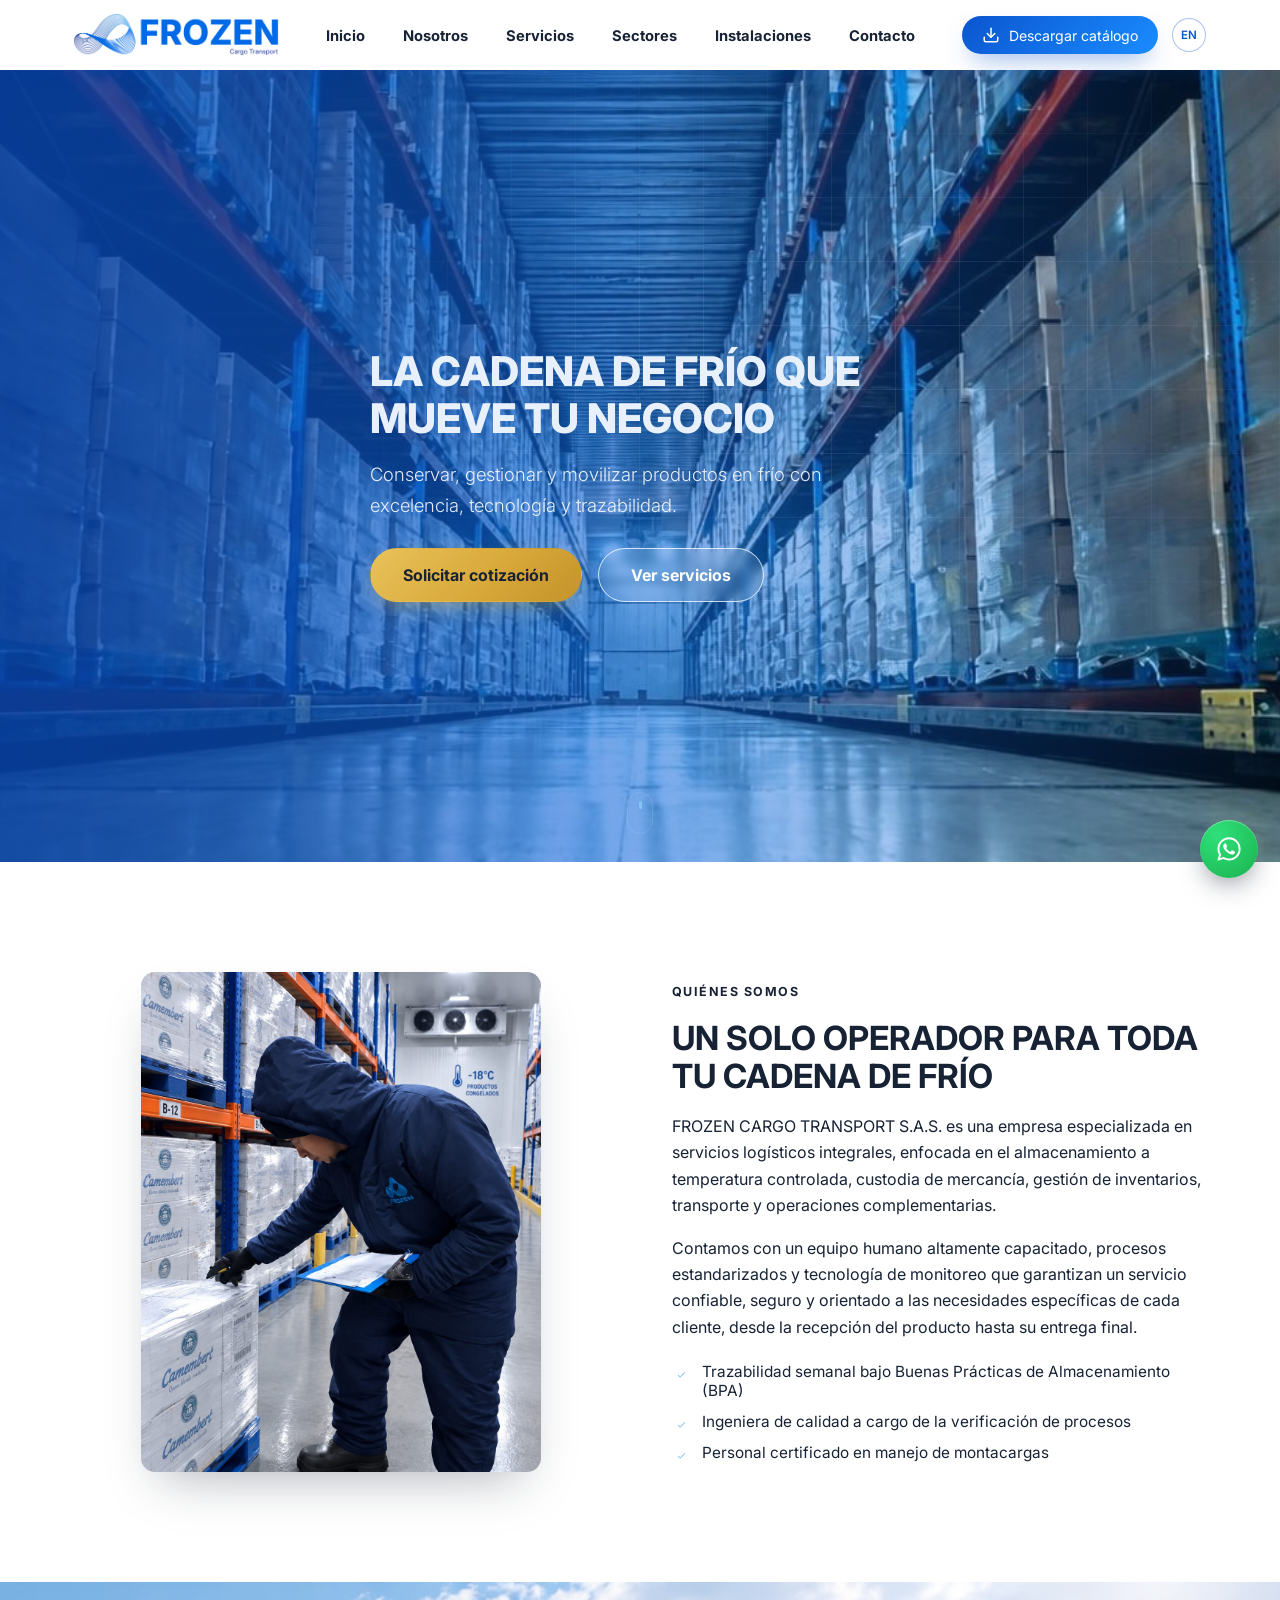
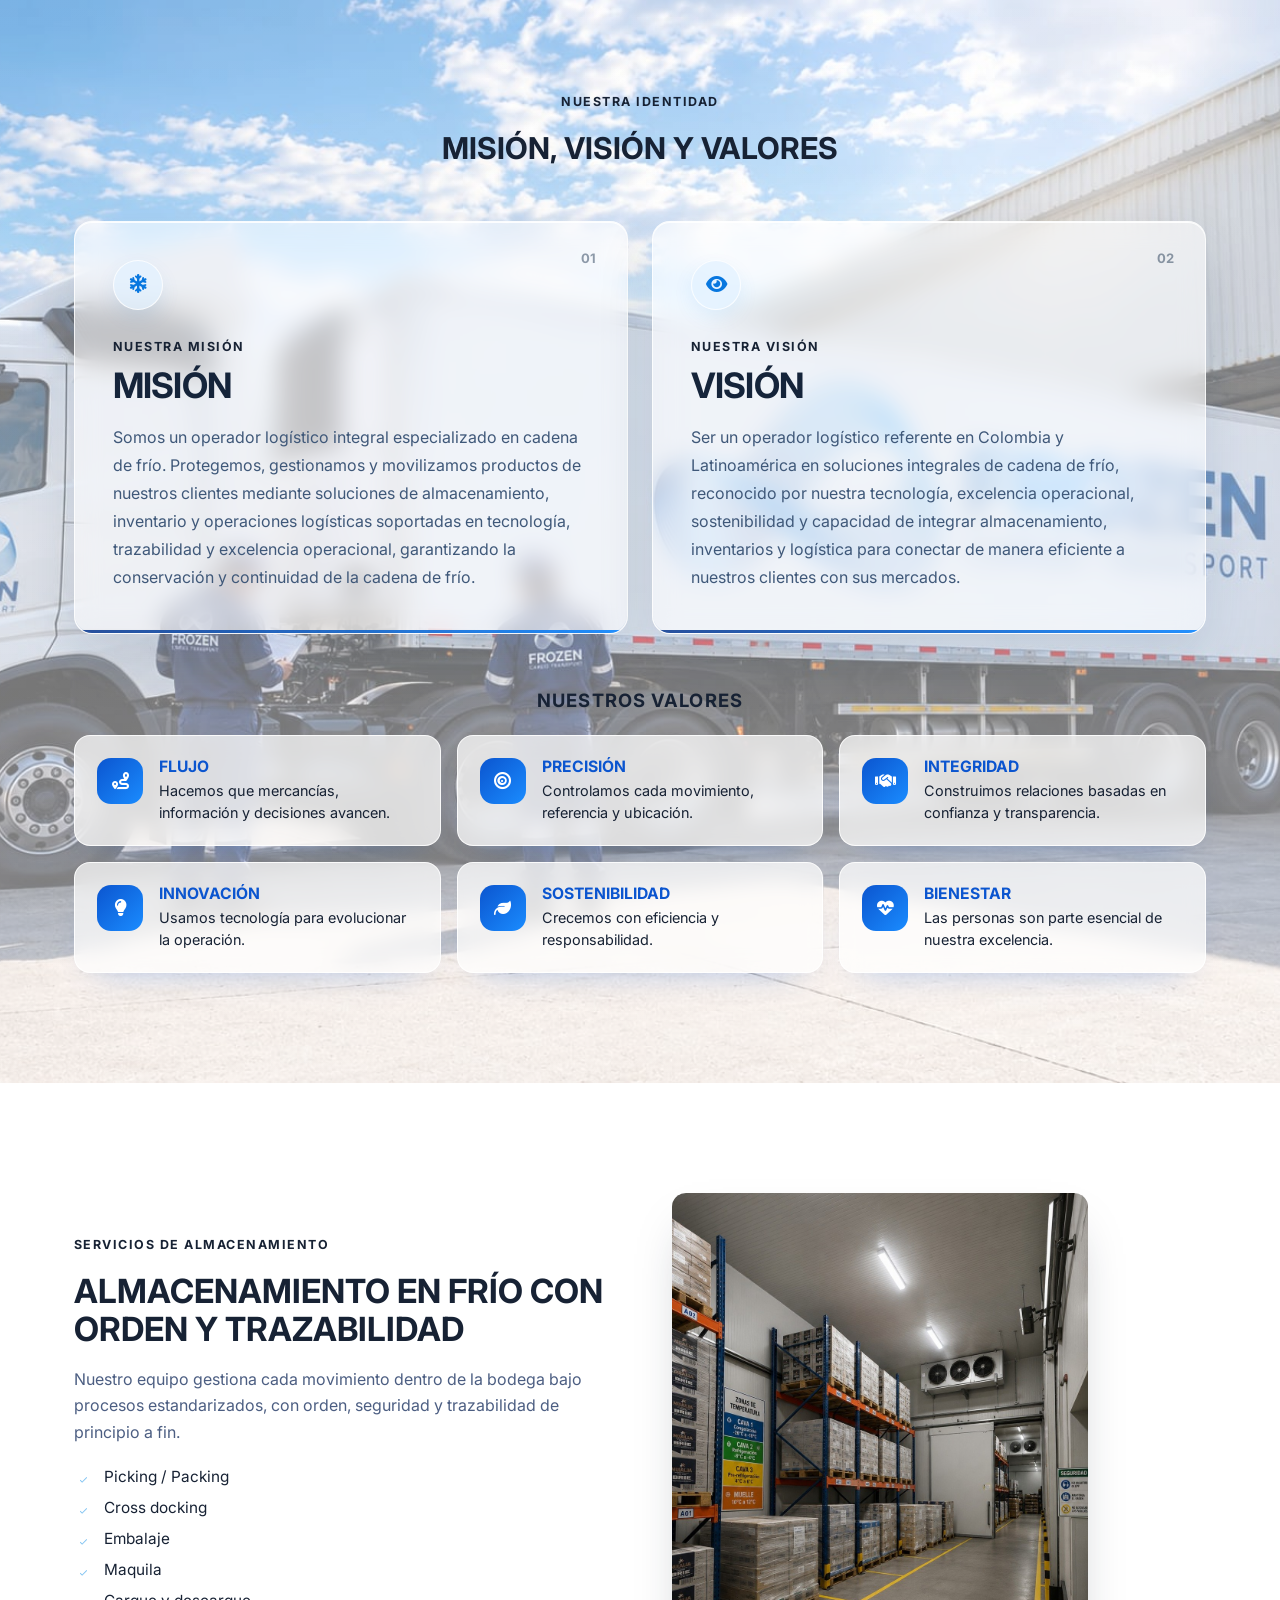
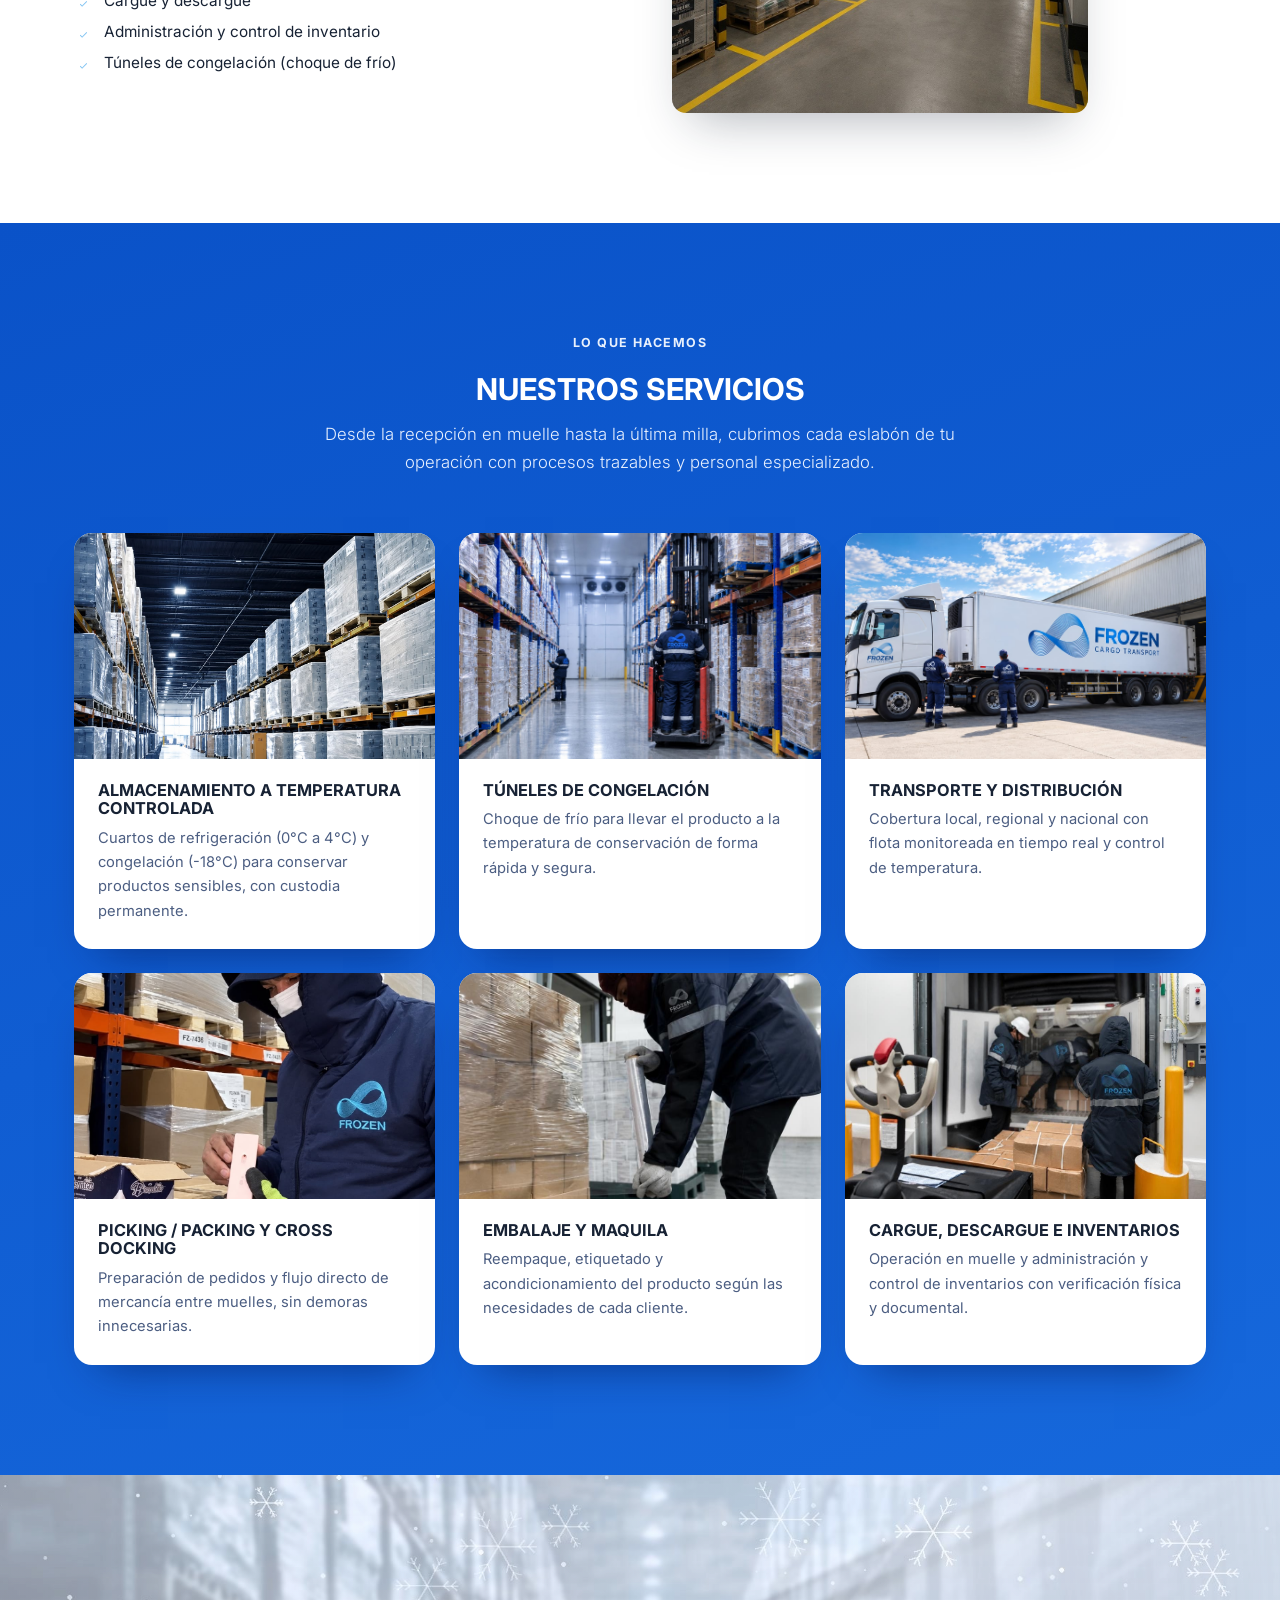
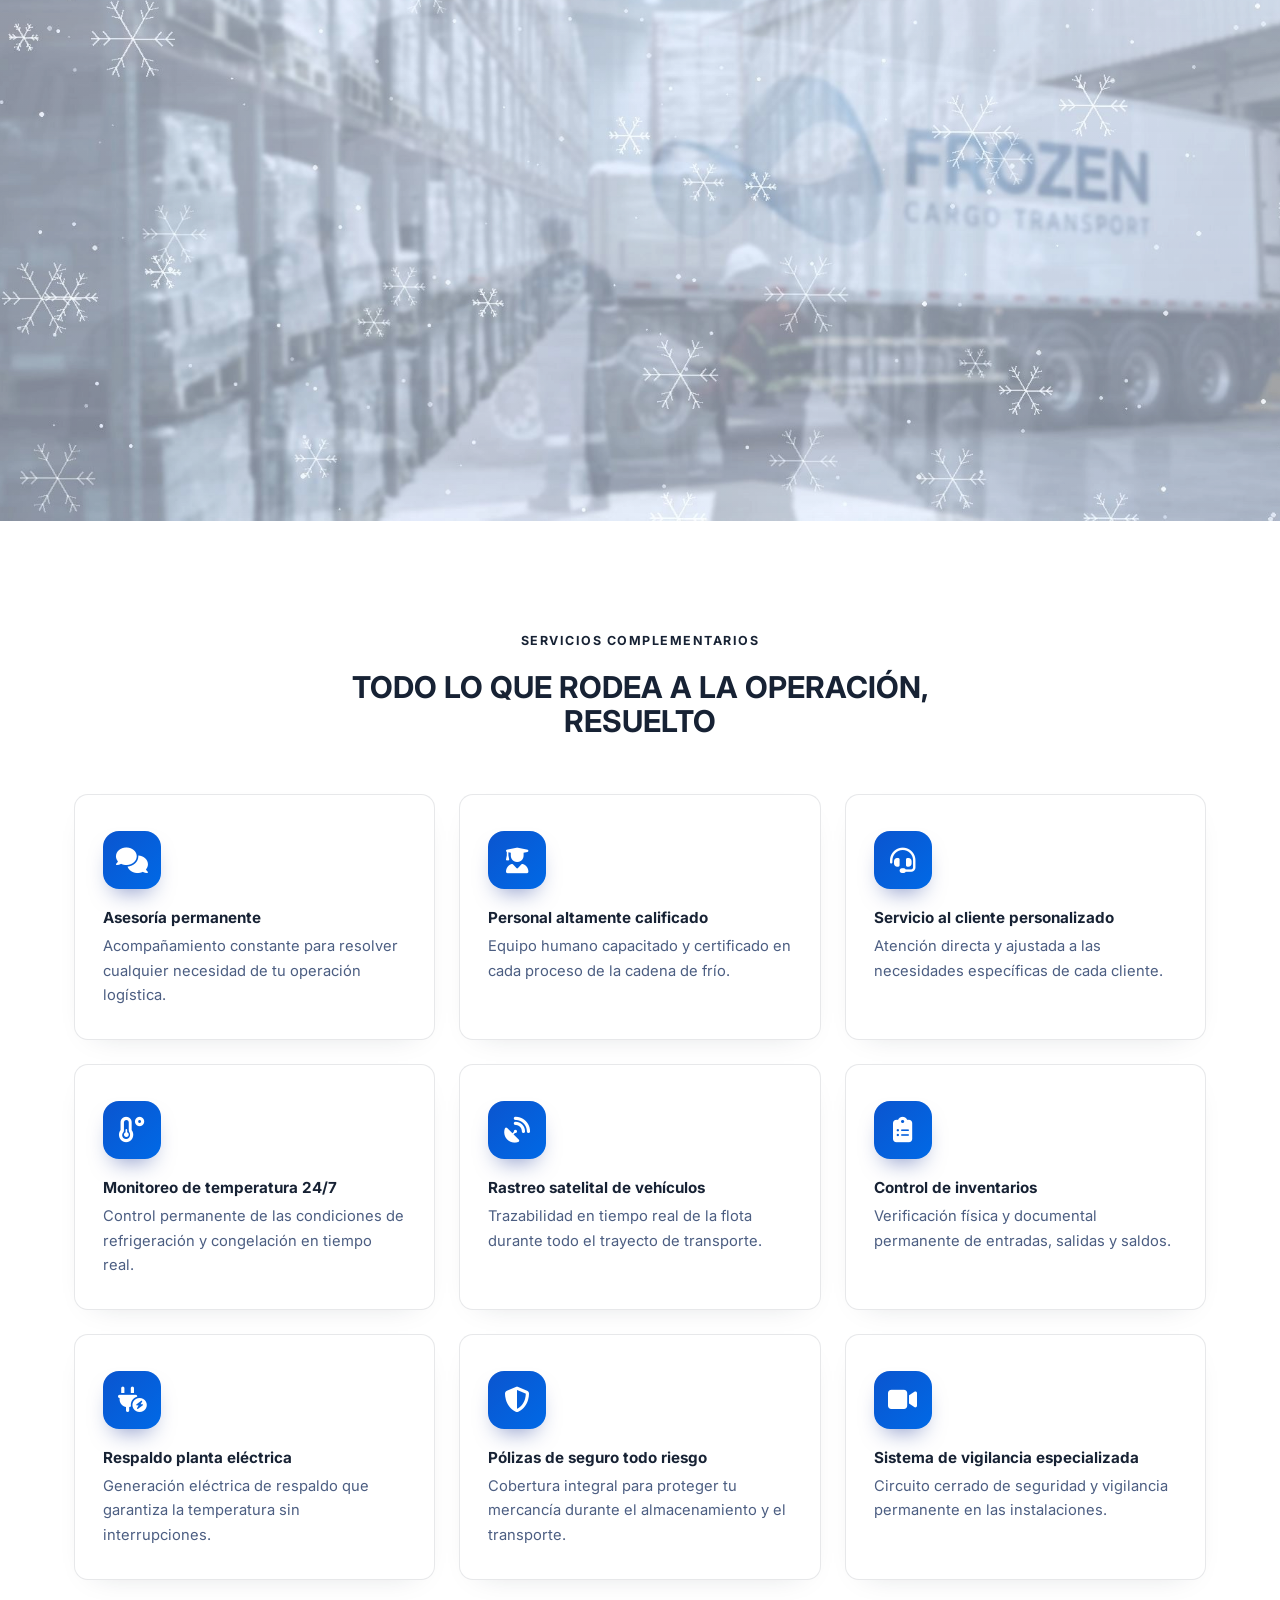
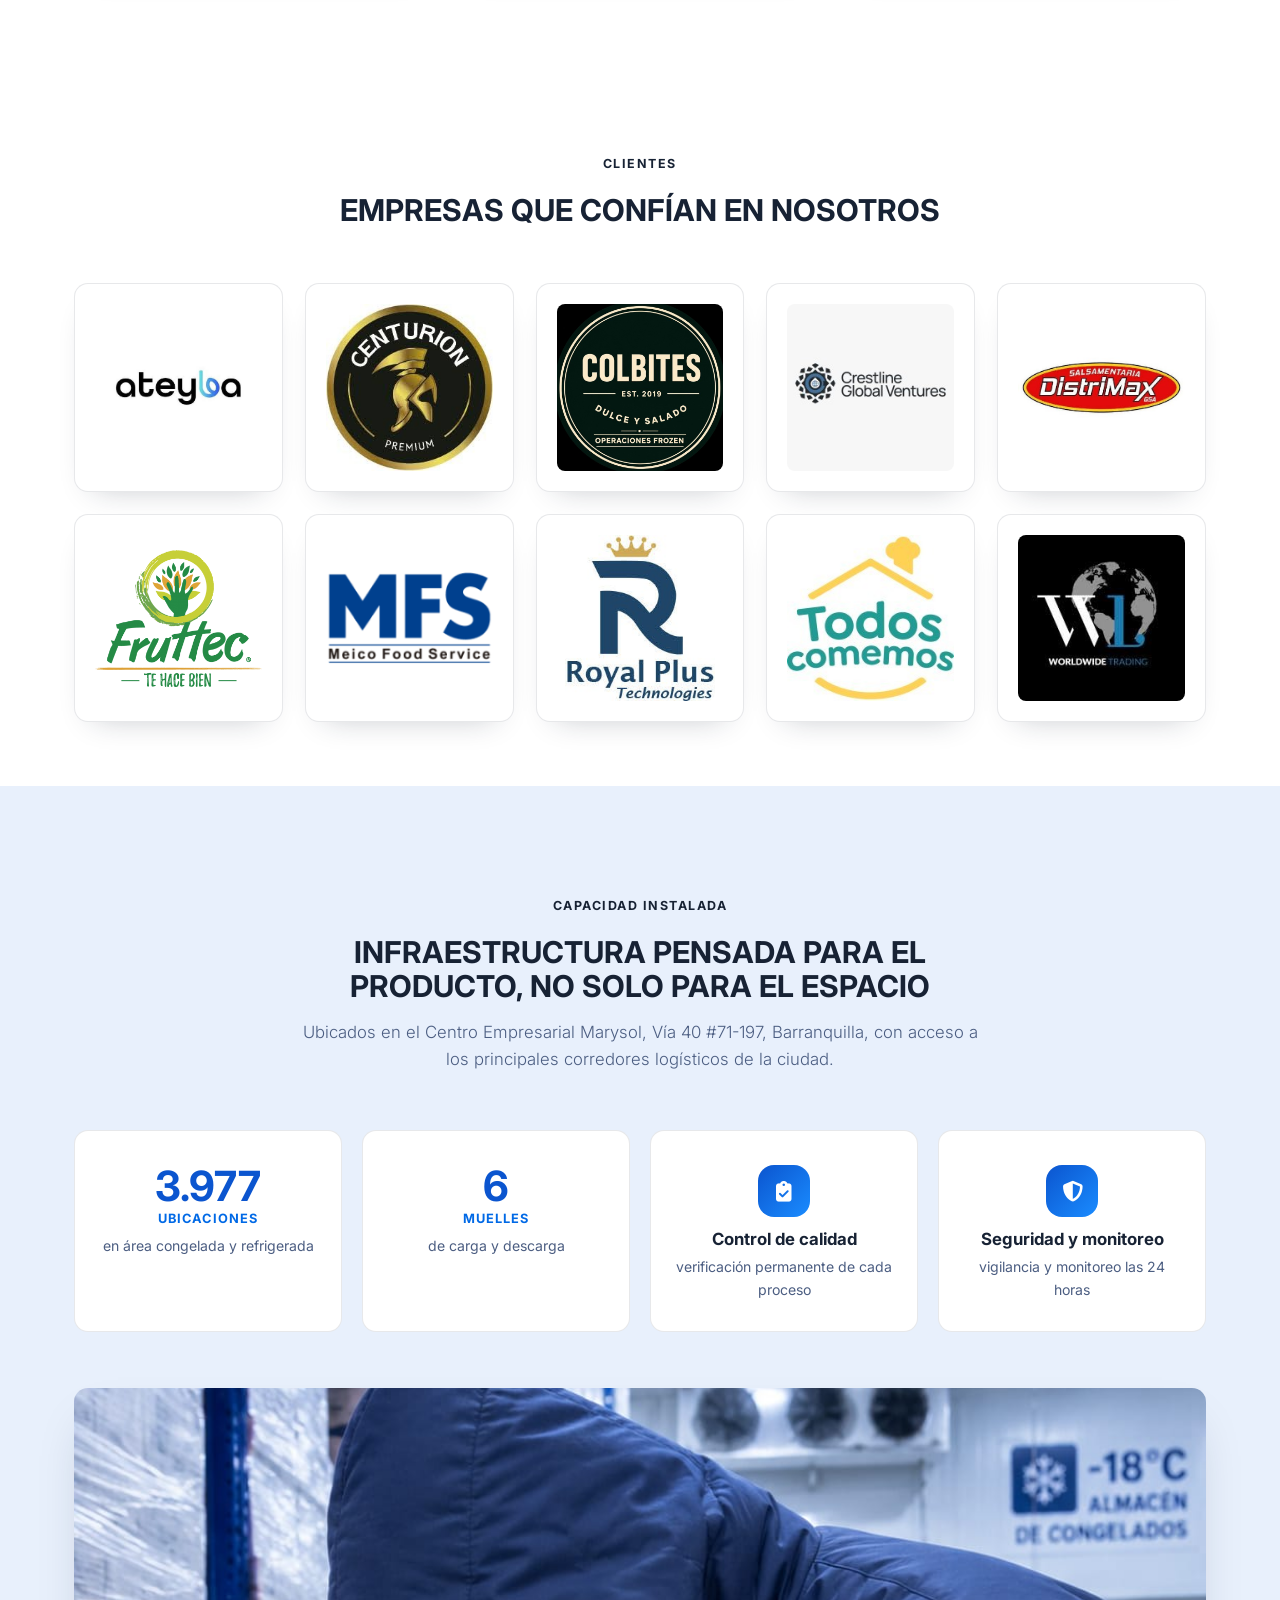
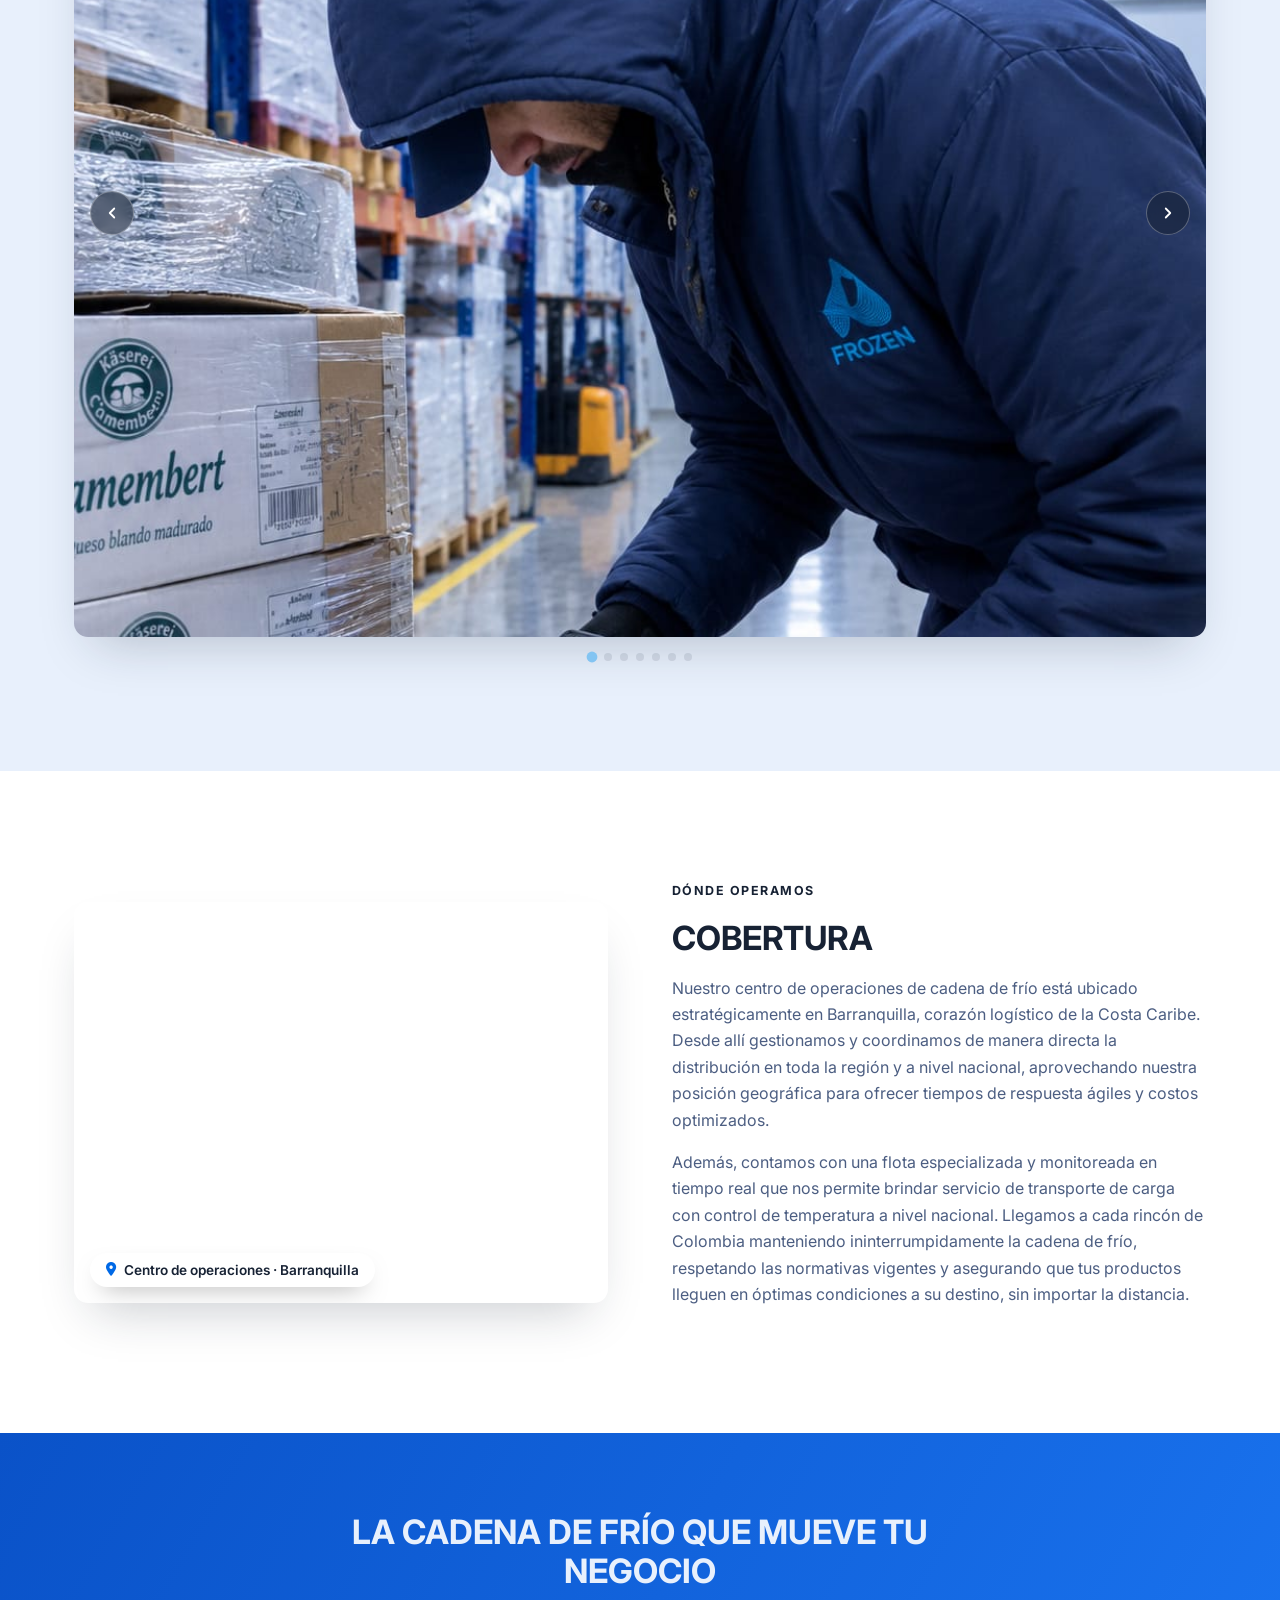
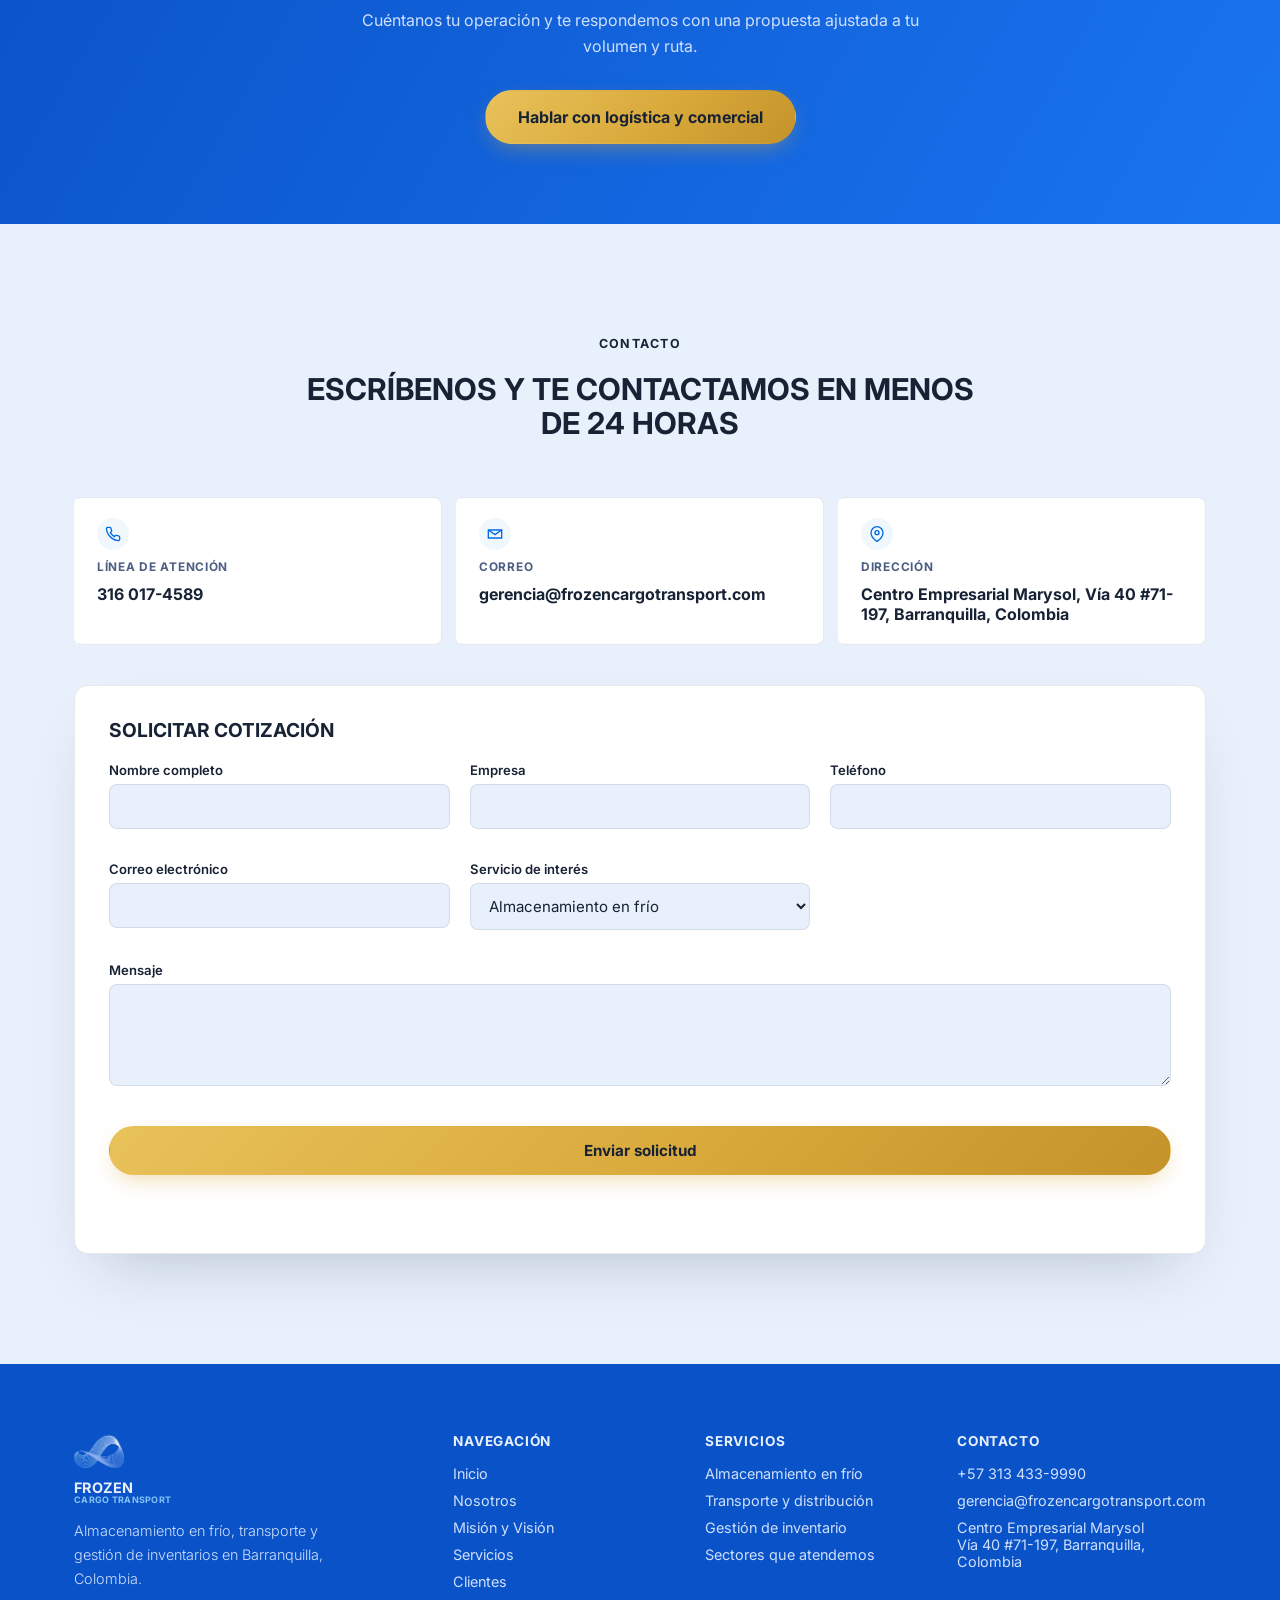
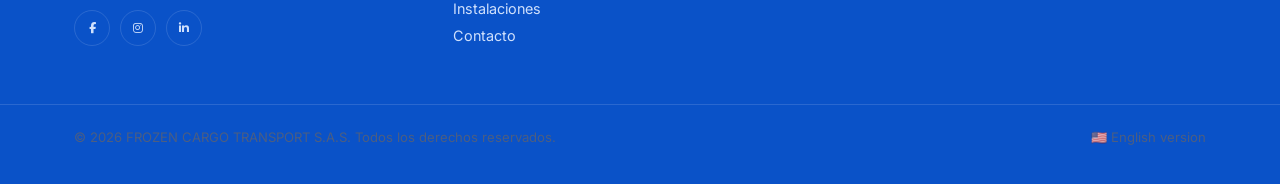
==== commit 3cfa7db7: "Correciones escritas" ====
--- a/es/index.html
+++ b/es/index.html
@@ -8,7 +8,7 @@
   <!-- ===== SEO PRIMARIO ===== -->
   <title>FROZEN CARGO TRANSPORT™ | Almacenamiento en Frío y Transporte Refrigerado en Barranquilla</title>
   <meta name="description"
-    content="Almacenamiento refrigerado y congelado, transporte de carga y gestión de inventarios en Barranquilla, Colombia. 600 posiciones en congelación, 135 en refrigeración, 3 muelles de carga. Cotice hoy.">
+    content="Almacenamiento refrigerado y congelado, transporte de carga y gestión de inventarios en Barranquilla, Colombia. Más de 4.000 ubicaciones en áreas congelada y refrigerada y 6 muelles de carga. Cotice hoy.">
   <meta name="keywords"
     content="almacenamiento en frío Barranquilla, cuarto frío Colombia, transporte refrigerado, bodega congelación, logística de carga Barranquilla, cross docking, cadena de frío">
   <meta name="author" content="FROZEN CARGO TRANSPORT S.A.S.">
@@ -304,14 +304,10 @@
   "email": "gerencia@frozencargotransport.com",
   "address": {
     "@type": "PostalAddress",
-    "streetAddress": "Cra. 69r #77-58",
-    "addressLocality": "Bogotá",
+    "streetAddress": "Centro Empresarial Marysol, Vía 40 #71-197",
+    "addressLocality": "Barranquilla",
+    "addressRegion": "Atlántico",
     "addressCountry": "CO"
-  },
-  "geo": {
-    "@type": "GeoCoordinates",
-    "latitude": 4.6889316,
-    "longitude": -74.0870641
   },
   "areaServed": ["Barranquilla", "Cartagena", "Región Caribe", "Colombia"],
   "sameAs": [
@@ -336,11 +332,8 @@
   <!-- ============ HEADER ============ -->
   <header class="site-header" id="siteHeader">
     <div class="container header-inner">
-      <a href="#inicio" class="brand" aria-label="FROZEN CARGO TRANSPORT — Inicio">
-        <span class="brand-mark" aria-hidden="true">
-          <img src="../assets/images/ICONO-NEGATIVO.png" alt="" width="48" height="32" loading="eager">
-        </span>
-        <span class="brand-text">FROZEN<em>CARGO TRANSPORT</em></span>
+      <a href="#inicio" class="brand brand--logo" aria-label="FROZEN CARGO TRANSPORT — Inicio">
+        <img src="../assets/images/logo-horizontal.png" alt="FROZEN CARGO TRANSPORT" class="brand-logo" width="892" height="182" loading="eager">
       </a>
 
       <nav class="main-nav" id="mainNav" aria-label="Navegación principal">
@@ -356,6 +349,7 @@
           <li><a href="#contacto">Contacto</a></li>
         </ul>
         <div class="main-nav-foot">
+          <a href="../assets/downloads/catalogo-frozen-logistica.pdf" class="main-nav-catalog" download><svg width="18" height="18" viewBox="0 0 24 24" fill="none" stroke="currentColor" stroke-width="2" stroke-linecap="round" stroke-linejoin="round" aria-hidden="true"><path d="M21 15v4a2 2 0 0 1-2 2H5a2 2 0 0 1-2-2v-4"/><polyline points="7 10 12 15 17 10"/><line x1="12" y1="15" x2="12" y2="3"/></svg>Descargar catálogo</a>
           <a href="https://wa.me/573134339990?text=Hola%2C%20quiero%20informaci%C3%B3n%20sobre%20sus%20servicios%20de%20almacenamiento%20y%20transporte."
             class="main-nav-whatsapp" target="_blank" rel="noopener noreferrer">
             <svg width="16" height="16" viewBox="0 0 32 32" aria-hidden="true">
@@ -369,6 +363,7 @@
       </nav>
 
       <div class="header-actions">
+        <a href="../assets/downloads/catalogo-frozen-logistica.pdf" class="btn-catalog btn-catalog--sm" download><svg width="18" height="18" viewBox="0 0 24 24" fill="none" stroke="currentColor" stroke-width="2" stroke-linecap="round" stroke-linejoin="round" aria-hidden="true"><path d="M21 15v4a2 2 0 0 1-2 2H5a2 2 0 0 1-2-2v-4"/><polyline points="7 10 12 15 17 10"/><line x1="12" y1="15" x2="12" y2="3"/></svg><span>Descargar catálogo</span></a>
         <a href="../index.html" hreflang="en" lang="en" class="lang-switch">EN</a>
       </div>
 
@@ -378,29 +373,6 @@
     </div>
   </header>
 
-  <!-- ============ IDENTIDAD / CATÁLOGO ============ -->
-  <div class="identity-banner">
-    <div class="container identity-banner-inner">
-      <div class="identity-brand">
-        <img src="../assets/images/ICONO.png" alt="FROZEN CARGO TRANSPORT" class="identity-logo" width="160"
-          height="137" loading="eager">
-        <div>
-          <p class="identity-name">FROZEN <em> CARGO TRANSPORT</em></p>
-          <p class="identity-tagline">Solución logística integral · Especialistas en cadena de frío</p>
-        </div>
-      </div>
-      <a href="../assets/downloads/catalogo-frozen-logistica.pdf" class="btn-catalog" download>
-        <svg width="18" height="18" viewBox="0 0 24 24" fill="none" stroke="currentColor" stroke-width="2"
-          stroke-linecap="round" stroke-linejoin="round" aria-hidden="true">
-          <path d="M21 15v4a2 2 0 0 1-2 2H5a2 2 0 0 1-2-2v-4" />
-          <polyline points="7 10 12 15 17 10" />
-          <line x1="12" y1="15" x2="12" y2="3" />
-        </svg>
-        Descargar catálogo
-      </a>
-    </div>
-  </div>
-
   <main id="contenido">
 
     <!-- ============ HERO ============ -->
@@ -413,20 +385,13 @@
       <div class="container hero-inner">
         <div class="hero-copy reveal-up">
           <p class="eyebrow"></p>
-          <h1>La cadena de frío que no se rompe, de la bodega a su destino.</h1>
-          <p class="hero-lead">Almacenamiento a temperatura controlada, transporte y gestión de inventarios para
-            empresas que no pueden darse el lujo de perder un grado. Trazabilidad real, seguridad 24/7 y despacho a todo
-            el territorio nacional.</p>
+          <h1>La cadena de frío que mueve tu negocio</h1>
+          <p class="hero-lead">Conservar, gestionar y movilizar productos en frío con excelencia, tecnología y trazabilidad.</p>
           <div class="hero-cta">
             <a href="#contacto" class="btn btn-primary btn-lg">Solicitar cotización</a>
             <a href="#servicios" class="btn btn-ghost btn-lg">Ver servicios</a>
           </div>
-          <div class="hero-trust">
-            <div class="trust-item"><strong>600</strong><span>posiciones en congelación</span></div>
-            <div class="trust-item"><strong>135</strong><span>posiciones en refrigeración</span></div>
-            <div class="trust-item"><strong>3</strong><span>muelles de carga</span></div>
-            <div class="trust-item"><strong>24/7</strong><span>seguridad y monitoreo</span></div>
-          </div>
+          
         </div>
       </div>
 
@@ -448,7 +413,7 @@
 
         <div class="split-copy reveal-up" style="--delay:100ms">
           <p class="eyebrow">Quiénes somos</p>
-          <h2>Un solo operador para toda su cadena de frío</h2>
+          <h2>Un solo operador para toda tu cadena de frío</h2>
           <p>FROZEN CARGO TRANSPORT S.A.S. es una empresa especializada en servicios logísticos integrales, enfocada en
             el almacenamiento a temperatura controlada, custodia de mercancía, gestión de inventarios, transporte y
             operaciones complementarias.</p>
@@ -468,51 +433,62 @@
     <section class="section frozen-purpose" id="mision-vision">
       <div class="container">
         <div class="section-head reveal-up frozen-purpose-head">
-          <p class="eyebrow">Nuestro propósito</p>
-          <h2>Hacia dónde vamos y qué nos mueve</h2>
-          <p class="section-lead">
-            Una visión clara de futuro, respaldada por una misión enfocada en proteger cada eslabón de la cadena de
-            frío.
-          </p>
+          <p class="eyebrow">Nuestra identidad</p>
+          <h2>Misión, visión y valores</h2>
         </div>
 
         <div class="frozen-purpose-grid">
-          <article class="frozen-purpose-card frozen-purpose-card--vision reveal-up">
+          <article class="frozen-purpose-card frozen-purpose-card--mission reveal-up">
             <div class="frozen-purpose-number">01</div>
             <div class="frozen-purpose-icon" aria-hidden="true">
-              <i class="fa-solid fa-eye"></i>
+              <i class="fa-solid fa-snowflake"></i>
             </div>
             <div class="frozen-purpose-content">
-              <p class="eyebrow">Visión · 2030</p>
-              <h3>VISIÓN FROZEN 2030</h3>
-              <p>
-                Ser un operador logístico referente en Colombia y Latinoamérica en soluciones integrales de cadena de
-                frío,
-                reconocidos por nuestra tecnología, excelencia operacional, sostenibilidad y capacidad de integrar
-                almacenamiento, inventarios y logística para conectar de manera eficiente a nuestros clientes con sus
-                mercados.
-              </p>
+              <p class="eyebrow">Nuestra misión</p>
+              <h3>MISIÓN</h3>
+              <p>Somos un operador logístico integral especializado en cadena de frío. Protegemos, gestionamos y movilizamos productos de nuestros clientes mediante soluciones de almacenamiento, inventario y operaciones logísticas soportadas en tecnología, trazabilidad y excelencia operacional, garantizando la conservación y continuidad de la cadena de frío.</p>
             </div>
           </article>
 
-          <article class="frozen-purpose-card frozen-purpose-card--mission reveal-up" style="--delay:100ms">
+          <article class="frozen-purpose-card frozen-purpose-card--vision reveal-up" style="--delay:100ms">
             <div class="frozen-purpose-number">02</div>
             <div class="frozen-purpose-icon" aria-hidden="true">
-              <i class="fa-solid fa-snowflake"></i>
+              <i class="fa-solid fa-eye"></i>
             </div>
             <div class="frozen-purpose-content">
-              <p class="eyebrow">Nuestra misión</p>
-              <h3>MISIÓN FROZEN</h3>
-              <p>
-                Somos un operador logístico integral especializado en cadena de frío. Protegemos, gestionamos y
-                movilizamos
-                los productos de nuestros clientes mediante soluciones de almacenamiento, inventario y distribución
-                soportadas en tecnología, trazabilidad y excelencia operacional, garantizando la conservación y
-                continuidad
-                de la cadena de frío.
-              </p>
+              <p class="eyebrow">Nuestra visión</p>
+              <h3>VISIÓN</h3>
+              <p>Ser un operador logístico referente en Colombia y Latinoamérica en soluciones integrales de cadena de frío, reconocido por nuestra tecnología, excelencia operacional, sostenibilidad y capacidad de integrar almacenamiento, inventarios y logística para conectar de manera eficiente a nuestros clientes con sus mercados.</p>
             </div>
           </article>
+        </div>
+
+        <h3 class="values-title reveal-up">Nuestros valores</h3>
+        <div class="values-grid">
+          <div class="value-card reveal-up" style="--delay:0ms">
+            <span class="value-icon" aria-hidden="true"><i class="fa-solid fa-route"></i></span>
+            <div><h4>Flujo</h4><p>Hacemos que mercancías, información y decisiones avancen.</p></div>
+          </div>
+          <div class="value-card reveal-up" style="--delay:60ms">
+            <span class="value-icon" aria-hidden="true"><i class="fa-solid fa-bullseye"></i></span>
+            <div><h4>Precisión</h4><p>Controlamos cada movimiento, referencia y ubicación.</p></div>
+          </div>
+          <div class="value-card reveal-up" style="--delay:120ms">
+            <span class="value-icon" aria-hidden="true"><i class="fa-solid fa-handshake"></i></span>
+            <div><h4>Integridad</h4><p>Construimos relaciones basadas en confianza y transparencia.</p></div>
+          </div>
+          <div class="value-card reveal-up" style="--delay:180ms">
+            <span class="value-icon" aria-hidden="true"><i class="fa-solid fa-lightbulb"></i></span>
+            <div><h4>Innovación</h4><p>Usamos tecnología para evolucionar la operación.</p></div>
+          </div>
+          <div class="value-card reveal-up" style="--delay:240ms">
+            <span class="value-icon" aria-hidden="true"><i class="fa-solid fa-leaf"></i></span>
+            <div><h4>Sostenibilidad</h4><p>Crecemos con eficiencia y responsabilidad.</p></div>
+          </div>
+          <div class="value-card reveal-up" style="--delay:300ms">
+            <span class="value-icon" aria-hidden="true"><i class="fa-solid fa-heart-pulse"></i></span>
+            <div><h4>Bienestar</h4><p>Las personas son parte esencial de nuestra excelencia.</p></div>
+          </div>
         </div>
       </div>
     </section>
@@ -522,15 +498,15 @@
       <div class="container split split-reverse">
         <div class="media-single reveal-up">
           <div class="media-frame">
-            <img src="../assets/images/bodega organizada fria.jpg"
-              alt="Personal de FROZEN CARGO TRANSPORT verificando inventario en los pasillos de la bodega refrigerada"
+            <img src="../assets/images/zonas-temperatura-camara-fria.jpg"
+              alt="Pasillo de la cámara de frío de FROZEN con zonas de temperatura señalizadas y estibas organizadas"
               loading="lazy" width="1086" height="1448">
           </div>
         </div>
 
         <div class="split-copy reveal-up" style="--delay:100ms">
           <p class="eyebrow">Servicios de almacenamiento</p>
-          <h2>Una bodega organizada es una operación eficiente</h2>
+          <h2>Almacenamiento en frío con orden y trazabilidad</h2>
           <p>Nuestro equipo gestiona cada movimiento dentro de la bodega bajo procesos estandarizados, con orden,
             seguridad y trazabilidad de principio a fin.</p>
           <ul class="check-list">
@@ -551,48 +527,51 @@
       <div class="container">
         <div class="section-head reveal-up">
           <p class="eyebrow eyebrow-light">Lo que hacemos</p>
-          <h2>Tres pilares, una sola cadena de frío</h2>
-          <p class="section-lead">Desde la primera recepción en muelle hasta la última milla, cubrimos cada eslabón de
-            su operación con procesos trazables y personal especializado.</p>
-        </div>
-
-        <div class="service-list">
-          <article class="service-row reveal-up">
-            <div class="service-num"><span>01</span><i class="fa-solid fa-snowflake" aria-hidden="true"></i></div>
-            <div class="service-body">
+          <h2>Nuestros servicios</h2>
+          <p class="section-lead">Desde la recepción en muelle hasta la última milla, cubrimos cada eslabón de tu operación con procesos trazables y personal especializado.</p>
+        </div>
+
+        <div class="svc-grid">
+          <article class="svc-card reveal-up" style="--delay:0ms">
+            <div class="svc-media"><img src="../assets/images/caidad%202.jpeg" alt="Bodega refrigerada con estibas de producto" loading="lazy"></div>
+            <div class="svc-body">
               <h3>Almacenamiento a temperatura controlada</h3>
-              <p>Cuartos de refrigeración (0°C a 4°C) y congelación (-18°C) diseñados para conservar productos sensibles
-                a la temperatura, con custodia y administración de inventarios bajo control permanente.</p>
+              <p>Cuartos de refrigeración (0°C a 4°C) y congelación (-18°C) para conservar productos sensibles, con custodia permanente.</p>
             </div>
           </article>
-
-          <article class="service-row reveal-up" style="--delay:80ms">
-            <div class="service-num"><span>02</span><i class="fa-solid fa-truck-fast" aria-hidden="true"></i></div>
-            <div class="service-body">
+          <article class="svc-card reveal-up" style="--delay:80ms">
+            <div class="svc-media"><img src="../assets/images/bodega-org.jpeg" alt="Montacargas en un pasillo de la cámara de frío" loading="lazy"></div>
+            <div class="svc-body">
+              <h3>Túneles de congelación</h3>
+              <p>Choque de frío para llevar el producto a la temperatura de conservación de forma rápida y segura.</p>
+            </div>
+          </article>
+          <article class="svc-card reveal-up" style="--delay:160ms">
+            <div class="svc-media"><img src="../assets/images/transporte.jpeg" alt="Camión refrigerado de FROZEN y su personal" loading="lazy"></div>
+            <div class="svc-body">
               <h3>Transporte y distribución</h3>
-              <p>Cobertura local, regional y nacional con trazabilidad en tiempo real, incluyendo traslados directos
-                desde y hacia los puertos de Barranquilla y Cartagena.</p>
-              <ul class="pill-list">
-                <li>Transporte consolidado</li>
-                <li>Última milla</li>
-                <li>Carga paletizada nacional</li>
-                <li>Traslados portuarios Barranquilla / Cartagena</li>
-              </ul>
+              <p>Cobertura local, regional y nacional con flota monitoreada en tiempo real y control de temperatura.</p>
             </div>
           </article>
-
-          <article class="service-row reveal-up" style="--delay:160ms">
-            <div class="service-num"><span>03</span><i class="fa-solid fa-boxes-stacked" aria-hidden="true"></i></div>
-            <div class="service-body">
-              <h3>Gestión de inventario y trazabilidad</h3>
-              <p>Verificación física y documental de cada movimiento, con reportes de ingresos, salidas y saldos
-                manejados bajo estricta confidencialidad.</p>
-              <ul class="pill-list">
-                <li>Verificación física y documental</li>
-                <li>Registro en sistema de inventarios</li>
-                <li>Reporte de movimientos</li>
-                <li>Inventarios físicos mensuales conjuntos</li>
-              </ul>
+          <article class="svc-card reveal-up" style="--delay:0ms">
+            <div class="svc-media"><img src="../assets/images/calidad%201.jpeg" alt="Operario verificando producto con un lector" loading="lazy"></div>
+            <div class="svc-body">
+              <h3>Picking / Packing y cross docking</h3>
+              <p>Preparación de pedidos y flujo directo de mercancía entre muelles, sin demoras innecesarias.</p>
+            </div>
+          </article>
+          <article class="svc-card reveal-up" style="--delay:80ms">
+            <div class="svc-media"><img src="../assets/images/embalaje-pallet.jpg" alt="Operario de FROZEN envolviendo con film una estiba" loading="lazy"></div>
+            <div class="svc-body">
+              <h3>Embalaje y maquila</h3>
+              <p>Reempaque, etiquetado y acondicionamiento del producto según las necesidades de cada cliente.</p>
+            </div>
+          </article>
+          <article class="svc-card reveal-up" style="--delay:160ms">
+            <div class="svc-media"><img src="../assets/images/descargue-camion.jpg" alt="Personal de FROZEN descargando cajas de un camión refrigerado" loading="lazy"></div>
+            <div class="svc-body">
+              <h3>Cargue, descargue e inventarios</h3>
+              <p>Operación en muelle y administración y control de inventarios con verificación física y documental.</p>
             </div>
           </article>
         </div>
@@ -654,7 +633,7 @@
           <div class="feature-card reveal-up">
             <div class="feature-icon" aria-hidden="true"><i class="fa-solid fa-comments"></i></div>
             <h3>Asesoría permanente</h3>
-            <p>Acompañamiento constante para resolver cualquier necesidad de su operación logística.</p>
+            <p>Acompañamiento constante para resolver cualquier necesidad de tu operación logística.</p>
           </div>
           <div class="feature-card reveal-up" style="--delay:40ms">
             <div class="feature-icon" aria-hidden="true"><i class="fa-solid fa-user-graduate"></i></div>
@@ -689,7 +668,7 @@
           <div class="feature-card reveal-up" style="--delay:280ms">
             <div class="feature-icon" aria-hidden="true"><i class="fa-solid fa-shield-halved"></i></div>
             <h3>Pólizas de seguro todo riesgo</h3>
-            <p>Cobertura integral para proteger su mercancía durante el almacenamiento y el transporte.</p>
+            <p>Cobertura integral para proteger tu mercancía durante el almacenamiento y el transporte.</p>
           </div>
           <div class="feature-card reveal-up" style="--delay:320ms">
             <div class="feature-icon" aria-hidden="true"><i class="fa-solid fa-video"></i></div>
@@ -739,30 +718,29 @@
         <div class="section-head reveal-up">
           <p class="eyebrow">Capacidad instalada</p>
           <h2>Infraestructura pensada para el producto, no solo para el espacio</h2>
-          <p class="section-lead">Ubicados en Cra. 69r #77-58, Bogotá, con acceso a los principales corredores
-            logísticos de la ciudad.</p>
+          <p class="section-lead">Ubicados en el Centro Empresarial Marysol, Vía 40 #71-197, Barranquilla, con acceso a los principales corredores logísticos de la ciudad.</p>
         </div>
 
         <div class="stat-grid">
           <div class="stat-card reveal-up">
-            <span class="stat-num" data-count="600">0</span>
-            <span class="stat-unit">palets</span>
-            <p>en tres niveles, área de congelación</p>
+            <span class="stat-num" data-count="4000">0</span>
+            <span class="stat-unit">ubicaciones</span>
+            <p>en área congelada y refrigerada</p>
           </div>
           <div class="stat-card reveal-up" style="--delay:80ms">
-            <span class="stat-num" data-count="135">0</span>
-            <span class="stat-unit">palets</span>
-            <p>en área refrigerada</p>
-          </div>
-          <div class="stat-card reveal-up" style="--delay:160ms">
-            <span class="stat-num" data-count="3">0</span>
+            <span class="stat-num" data-count="6">0</span>
             <span class="stat-unit">muelles</span>
             <p>de carga y descarga</p>
           </div>
-          <div class="stat-card reveal-up" style="--delay:240ms">
-            <span class="stat-num" data-count="24">0</span>
-            <span class="stat-unit">h / 7 días</span>
-            <p>seguridad y monitoreo</p>
+          <div class="stat-card stat-card--icon reveal-up" style="--delay:160ms">
+            <span class="stat-icon" aria-hidden="true"><i class="fa-solid fa-clipboard-check"></i></span>
+            <span class="stat-unit stat-unit--title">Control de calidad</span>
+            <p>verificación permanente de cada proceso</p>
+          </div>
+          <div class="stat-card stat-card--icon reveal-up" style="--delay:240ms">
+            <span class="stat-icon" aria-hidden="true"><i class="fa-solid fa-shield-halved"></i></span>
+            <span class="stat-unit stat-unit--title">Seguridad y monitoreo</span>
+            <p>vigilancia y monitoreo las 24 horas</p>
           </div>
         </div>
 
@@ -776,7 +754,12 @@
             loading="lazy">
           <img src="../assets/images/caidad%202.jpeg" alt="Estanterías con estibas de producto en la bodega de almacenamiento en frío"
             loading="lazy">
-          <img src="../assets/images/calidad%203.jpeg" alt="Interior de la bodega refrigerada y zona de almacenamiento"
+          <img src="../assets/images/bodega-organizada-personal.jpg"
+            alt="Pasillo de la bodega con señalización de posiciones y zonas de seguridad"
+            loading="lazy">
+          <img src="../assets/images/etiquetado-pallet.jpg" alt="Operaria de FROZEN revisando las etiquetas de una estiba"
+            loading="lazy">
+          <img src="../assets/images/descargue-camion.jpg" alt="Personal de FROZEN descargando cajas de un camión refrigerado"
             loading="lazy">
         </div>
         <div class="gallery-dots" id="galleryDots"></div>
@@ -787,31 +770,18 @@
     <section class="section" id="cobertura">
       <div class="container split split-reverse">
         <div class="split-copy reveal-up">
-          <p class="eyebrow">Cobertura</p>
-          <h2>De los puertos del Caribe a cualquier punto del país</h2>
-          <p>Operamos transporte local, regional y nacional, con traslados directos desde y hacia los puertos de
-            Barranquilla y Cartagena, la puerta de entrada natural del comercio exterior en el Caribe colombiano.</p>
-          <div class="coverage-list">
-            <div class="coverage-item">
-              <strong>Región Caribe</strong>
-              <span>Distribución local y regional, incluyendo última milla</span>
-            </div>
-            <div class="coverage-item">
-              <strong>Nacional</strong>
-              <span>Transporte terrestre de carga paletizada a todo el territorio</span>
-            </div>
-            <div class="coverage-item">
-              <strong>Puertos</strong>
-              <span>Traslados directos hacia y desde Barranquilla y Cartagena</span>
-            </div>
-          </div>
+          <p class="eyebrow">Dónde operamos</p>
+          <h2>Cobertura</h2>
+          <p>Nuestro centro de operaciones de cadena de frío está ubicado estratégicamente en Barranquilla, corazón logístico de la Costa Caribe. Desde allí gestionamos y coordinamos de manera directa la distribución en toda la región y a nivel nacional, aprovechando nuestra posición geográfica para ofrecer tiempos de respuesta ágiles y costos optimizados.</p>
+          <p>Además, contamos con una flota especializada y monitoreada en tiempo real que nos permite brindar servicio de transporte de carga con control de temperatura a nivel nacional. Llegamos a cada rincón de Colombia manteniendo ininterrumpidamente la cadena de frío, respetando las normativas vigentes y asegurando que tus productos lleguen en óptimas condiciones a su destino, sin importar la distancia.</p>
         </div>
         <div class="map-wrap reveal-up" style="--delay:100ms">
           <div class="map-frame">
-            <iframe src="https://www.google.com/maps?q=4.6889316,-74.0870641&z=17&output=embed" width="100%"
+            <iframe src="https://www.google.com/maps?q=Centro+Empresarial+Marysol,+V%C3%ADa+40+%2371-197,+Barranquilla,+Colombia&z=6&output=embed" width="100%"
               height="100%" style="border:0;" allowfullscreen="" loading="lazy"
               referrerpolicy="no-referrer-when-downgrade"
-              title="Ubicación de FROZEN CARGO S.A.S. en Bogotá, Colombia"></iframe>
+              title="Ubicación de FROZEN CARGO TRANSPORT en Barranquilla, Colombia"></iframe>
+            <span class="map-chip"><i class="fa-solid fa-location-dot" aria-hidden="true"></i> Centro de operaciones · Barranquilla</span>
           </div>
         </div>
       </div>
@@ -820,8 +790,8 @@
     <!-- ============ CTA BANDA ============ -->
     <section class="cta-band reveal-up">
       <div class="container cta-band-inner">
-        <h2>¿Necesita mantener su producto en la temperatura correcta, todo el trayecto?</h2>
-        <p>Cuéntenos su operación y le respondemos con una propuesta ajustada a su volumen y ruta.</p>
+        <h2>La cadena de frío que mueve tu negocio</h2>
+        <p>Cuéntanos tu operación y te respondemos con una propuesta ajustada a tu volumen y ruta.</p>
         <a href="#contacto" class="btn btn-primary btn-lg">Hablar con logística y comercial</a>
       </div>
     </section>
@@ -831,7 +801,7 @@
       <div class="container">
         <div class="section-head reveal-up">
           <p class="eyebrow">Contacto</p>
-          <h2>Escríbanos y le contactamos en menos de 24 horas</h2>
+          <h2>Escríbenos y te contactamos en menos de 24 horas</h2>
         </div>
 
         <div class="contact-info-row reveal-up">
@@ -854,7 +824,7 @@
             <div class="contact-card">
               <span class="contact-card-icon" aria-hidden="true"><svg width="16" height="16" viewBox="0 0 24 24" fill="none" stroke="currentColor" stroke-width="2"><path d="M21 10c0 7-9 13-9 13s-9-6-9-13a9 9 0 0 1 18 0z" /><circle cx="12" cy="10" r="3" /></svg></span>
               <span class="contact-role">Dirección</span>
-              <span class="contact-value">Cra. 69r #77-58, Bogotá, Colombia</span>
+              <span class="contact-value">Centro Empresarial Marysol, Vía 40 #71-197, Barranquilla, Colombia</span>
             </div>
           </div>
         </div>
@@ -953,7 +923,7 @@
         <ul>
           <li><a href="tel:+573134339990">+57 313 433-9990</a></li>
           <li><a href="mailto:gerencia@frozencargotransport.com">gerencia@frozencargotransport.com</a></li>
-          <li>Cra. 69r #77-58<br>Bogotá, Colombia</li>
+          <li>Centro Empresarial Marysol<br>Vía 40 #71-197, Barranquilla, Colombia</li>
         </ul>
       </div>
     </div>
--- a/css/style.css
+++ b/css/style.css
@@ -14,8 +14,8 @@
   --frost-dim: #8FB0ED;
   --cyan: #83C4F2;
   --cyan-dim: #0069E6;
-  --amber: #FF8A3D;
-  --amber-dim: #E67328;
+  --amber: #D9A93B;
+  --amber-dim: #BF8F24;
   --slate: #4C5E82;
   --ink: #172234;
   --white: #FFFFFF;
@@ -161,12 +161,12 @@
 .btn-primary {
   background: var(--amber);
   color: var(--ink);
-  box-shadow: 0 8px 24px -8px rgba(255, 138, 61, .6);
+  box-shadow: 0 8px 24px -8px rgba(217, 169, 59, .55);
 }
 
 .btn-primary:hover {
   transform: translateY(-2px);
-  box-shadow: 0 12px 28px -8px rgba(255, 138, 61, .75);
+  box-shadow: 0 12px 28px -8px rgba(217, 169, 59, .7);
   background: var(--amber-dim);
 }
 
@@ -365,7 +365,7 @@
   min-height: 88svh;
   display: flex;
   align-items: center;
-  background-image: url('../assets/images/almacen-frio.png');
+  background-image: url('../assets/images/hero-pasillo.jpg');
   background-position: center;
   background-size: cover;
   background-repeat: no-repeat;
@@ -1981,3 +1981,176 @@
   .main-nav li.nav-extra { display: none; }
   .main-nav ul { gap: 38px; }
 }
+
+/* Botón dorado */
+.btn-primary { background: linear-gradient(135deg, #E8C25A 0%, #D9A93B 55%, #C4932A 100%); }
+.btn-primary:hover { background: linear-gradient(135deg, #F0CC6A 0%, #E0B040 55%, #C99A2E 100%); }
+
+
+/* =====================================================================
+   AJUSTES DE REVISIÓN (cliente): azules más brillantes, header limpio,
+   hero, identidad, servicios con imágenes, sectores, capacidad
+   ===================================================================== */
+
+:root {
+  --navy-deep: #0A52C8;   /* antes casi negro */
+  --navy: #0B55CF;
+  --navy-soft: #1A74F0;
+  --frost-dim: #CFE0FC;
+}
+
+/* ---------- Header: una sola barra, logo horizontal sobre blanco ---------- */
+.site-header,
+.site-header.is-scrolled {
+  background: #fff;
+  box-shadow: 0 8px 26px -18px rgba(10, 82, 200, .45);
+}
+.site-header.is-scrolled { background: rgba(255, 255, 255, .95); backdrop-filter: blur(12px); }
+.brand--logo { display: flex; align-items: center; }
+.brand-logo { height: 42px; width: auto; display: block; }
+.site-header.is-scrolled .brand-logo { height: 38px; }
+.main-nav a { color: var(--ink); font-weight: 600; }
+.main-nav a::after { background: var(--cyan-dim); }
+.main-nav a:hover { color: var(--cyan-dim); }
+.lang-switch { border-color: rgba(10, 82, 200, .35); color: var(--navy); background: #fff; }
+.lang-switch:hover { border-color: var(--cyan-dim); color: var(--cyan-dim); }
+.nav-toggle span { background: var(--ink); }
+.nav-toggle[aria-expanded="true"] span { background: #fff; }
+
+.btn-catalog { background: linear-gradient(135deg, #0B55CF 0%, #1A8CFF 100%); box-shadow: 0 12px 26px -10px rgba(11, 85, 207, .55); }
+.btn-catalog--sm { padding: 10px 20px; font-size: .88rem; }
+.header-actions { gap: 14px; }
+.main-nav-catalog { display: none; }
+
+@media (max-width: 820px) {
+  .site-header.is-scrolled { background: #fff; }
+  .brand-logo { height: 34px; }
+  .main-nav a { color: #fff; }
+  .main-nav a:hover { color: #fff; }
+  .main-nav-catalog {
+    display: inline-flex; align-items: center; justify-content: center; gap: 8px;
+    width: 100%; padding: 12px 20px; border-radius: 999px;
+    border: 1px solid rgba(255, 255, 255, .55); color: #fff !important;
+    font-size: .95rem !important; font-weight: 600;
+  }
+  .header-actions .btn-catalog--sm { display: none; }
+}
+
+/* ---------- Hero ---------- */
+.hero {
+  background-image: url('../assets/images/hero-pasillo.jpg');
+  background-position: center center;
+}
+.hero-bg {
+  background: linear-gradient(90deg,
+      rgba(8, 70, 175, .84) 0%,
+      rgba(12, 98, 218, .58) 46%,
+      rgba(20, 120, 235, .10) 100%);
+}
+.hero h1 { max-width: 20ch; }
+.hero-lead { font-size: 1.15rem; max-width: 46ch; color: #fff; }
+.hero-cta { margin-bottom: 0; }
+
+/* ---------- Nosotros: un solo color de texto y foto compacta ---------- */
+#nosotros .split-copy p,
+#nosotros .check-list li { color: var(--ink); }
+#nosotros .media-frame { max-width: 400px; margin-inline: auto; }
+#nosotros .media-frame img { width: 100%; aspect-ratio: 4 / 5; object-fit: cover; object-position: center 25%; }
+#nosotros .media-single { display: flex; justify-content: center; }
+
+/* ---------- Identidad: misión, visión y valores ---------- */
+.frozen-purpose-card { min-height: 0; }
+.values-title {
+  text-align: center; margin: 56px 0 24px; font-size: 1.15rem; letter-spacing: .06em; color: var(--ink);
+}
+.values-grid {
+  display: grid; grid-template-columns: repeat(3, 1fr); gap: 16px;
+}
+.value-card {
+  display: flex; gap: 16px; align-items: flex-start;
+  padding: 22px 22px; border-radius: 16px;
+  background: rgba(255, 255, 255, .72);
+  border: 1px solid rgba(255, 255, 255, .85);
+  box-shadow: 0 16px 36px -24px rgba(10, 82, 200, .45);
+  -webkit-backdrop-filter: blur(10px); backdrop-filter: blur(10px);
+}
+.value-icon {
+  flex: 0 0 46px; width: 46px; height: 46px; border-radius: 14px;
+  display: flex; align-items: center; justify-content: center;
+  background: linear-gradient(135deg, #0B55CF, #1A8CFF); color: #fff; font-size: 1.05rem;
+}
+.value-card h4 { margin: 0 0 4px; font-size: .98rem; color: var(--navy); }
+.value-card p { margin: 0; font-size: .9rem; color: var(--ink); line-height: 1.5; }
+@media (max-width: 1024px) { .values-grid { grid-template-columns: repeat(2, 1fr); } }
+@media (max-width: 640px) { .values-grid { grid-template-columns: 1fr; } }
+
+/* ---------- Servicios con imágenes ---------- */
+.section-dark { background: linear-gradient(160deg, var(--navy-deep) 0%, #1668DC 100%); }
+.section-dark .section-head h2 { color: #fff; }
+.section-dark p { color: #E6EFFE; }
+.svc-grid { display: grid; grid-template-columns: repeat(3, 1fr); gap: 24px; }
+.svc-card {
+  background: #fff; border-radius: 18px; overflow: hidden;
+  box-shadow: 0 24px 44px -26px rgba(0, 20, 80, .65);
+  transition: transform .3s var(--ease), box-shadow .3s var(--ease);
+}
+.svc-card:hover { transform: translateY(-6px); box-shadow: 0 32px 54px -26px rgba(0, 20, 80, .75); }
+.svc-media { aspect-ratio: 16 / 10; overflow: hidden; background: #dfe8f7; }
+.svc-media img { width: 100%; height: 100%; object-fit: cover; transition: transform .6s var(--ease); }
+.svc-card:hover .svc-media img { transform: scale(1.06); }
+.svc-body { padding: 22px 24px 26px; }
+.svc-body h3 { font-size: 1.02rem; color: var(--ink); margin-bottom: 8px; }
+.section-dark .svc-body p, .svc-body p { margin: 0; font-size: .92rem; color: var(--slate); }
+@media (max-width: 1024px) { .svc-grid { grid-template-columns: repeat(2, 1fr); } }
+@media (max-width: 640px) { .svc-grid { grid-template-columns: 1fr; } }
+
+/* ---------- Sectores: ventanas en arco, escalonadas ---------- */
+.section-sectors .sector-grid { align-items: start; gap: 26px 20px; }
+.section-sectors .sector-card { position: relative; padding: 0; background: none; border: 0; backdrop-filter: none; -webkit-backdrop-filter: none; }
+.section-sectors .sector-card:nth-child(even) { margin-top: 34px; }
+.section-sectors .sector-icon {
+  width: 100%; height: auto; aspect-ratio: 3 / 4; margin: 0;
+  border: 4px solid #fff; border-radius: 999px 999px 22px 22px;
+  box-shadow: 0 22px 40px -22px rgba(10, 60, 160, .6);
+}
+.section-sectors .sector-icon img { transition: transform .6s var(--ease); }
+.section-sectors .sector-card:hover .sector-icon { transform: translateY(-6px); }
+.section-sectors .sector-card:hover .sector-icon img { transform: scale(1.08); }
+.section-sectors .sector-card span {
+  position: absolute; left: 12px; right: 12px; bottom: 14px;
+  padding: 7px 10px; border-radius: 999px;
+  background: rgba(255, 255, 255, .94); color: var(--ink);
+  font-size: .86rem; box-shadow: 0 8px 18px -10px rgba(0, 0, 0, .4);
+}
+@media (max-width: 1024px) { .section-sectors .sector-card:nth-child(even) { margin-top: 0; } .section-sectors .sector-card:nth-child(3n+2) { margin-top: 26px; } }
+@media (max-width: 640px) {
+  .section-sectors .sector-card:nth-child(3n+2) { margin-top: 0; }
+  .section-sectors .sector-card:nth-child(even) { margin-top: 24px; }
+}
+
+/* ---------- Capacidad instalada ---------- */
+.stat-card--icon { display: flex; flex-direction: column; align-items: center; }
+.stat-icon {
+  width: 52px; height: 52px; border-radius: 16px; margin: 4px 0 12px;
+  display: flex; align-items: center; justify-content: center;
+  background: linear-gradient(135deg, #0B55CF, #1A8CFF); color: #fff; font-size: 1.3rem;
+}
+.stat-unit--title {
+  font-family: var(--font-display); font-size: 1.05rem; font-weight: 700;
+  color: var(--ink); text-transform: none; margin-bottom: 6px;
+}
+.stat-card:not(.stat-card--icon) .stat-unit { text-transform: uppercase; letter-spacing: .08em; }
+
+/* ---------- Cobertura ---------- */
+.map-frame { position: relative; }
+.map-chip {
+  position: absolute; left: 16px; bottom: 16px; z-index: 2;
+  display: inline-flex; align-items: center; gap: 8px;
+  padding: 9px 16px; border-radius: 999px;
+  background: #fff; color: var(--ink); font-size: .85rem; font-weight: 600;
+  box-shadow: 0 10px 24px -12px rgba(0, 0, 0, .5);
+}
+.map-chip i { color: var(--cyan-dim); }
+
+.hero .btn-ghost { color: #fff; border-color: rgba(255, 255, 255, .75); background: rgba(255, 255, 255, .12); backdrop-filter: blur(4px); }
+.hero .btn-ghost:hover { background: rgba(255, 255, 255, .24); color: #fff; border-color: #fff; }
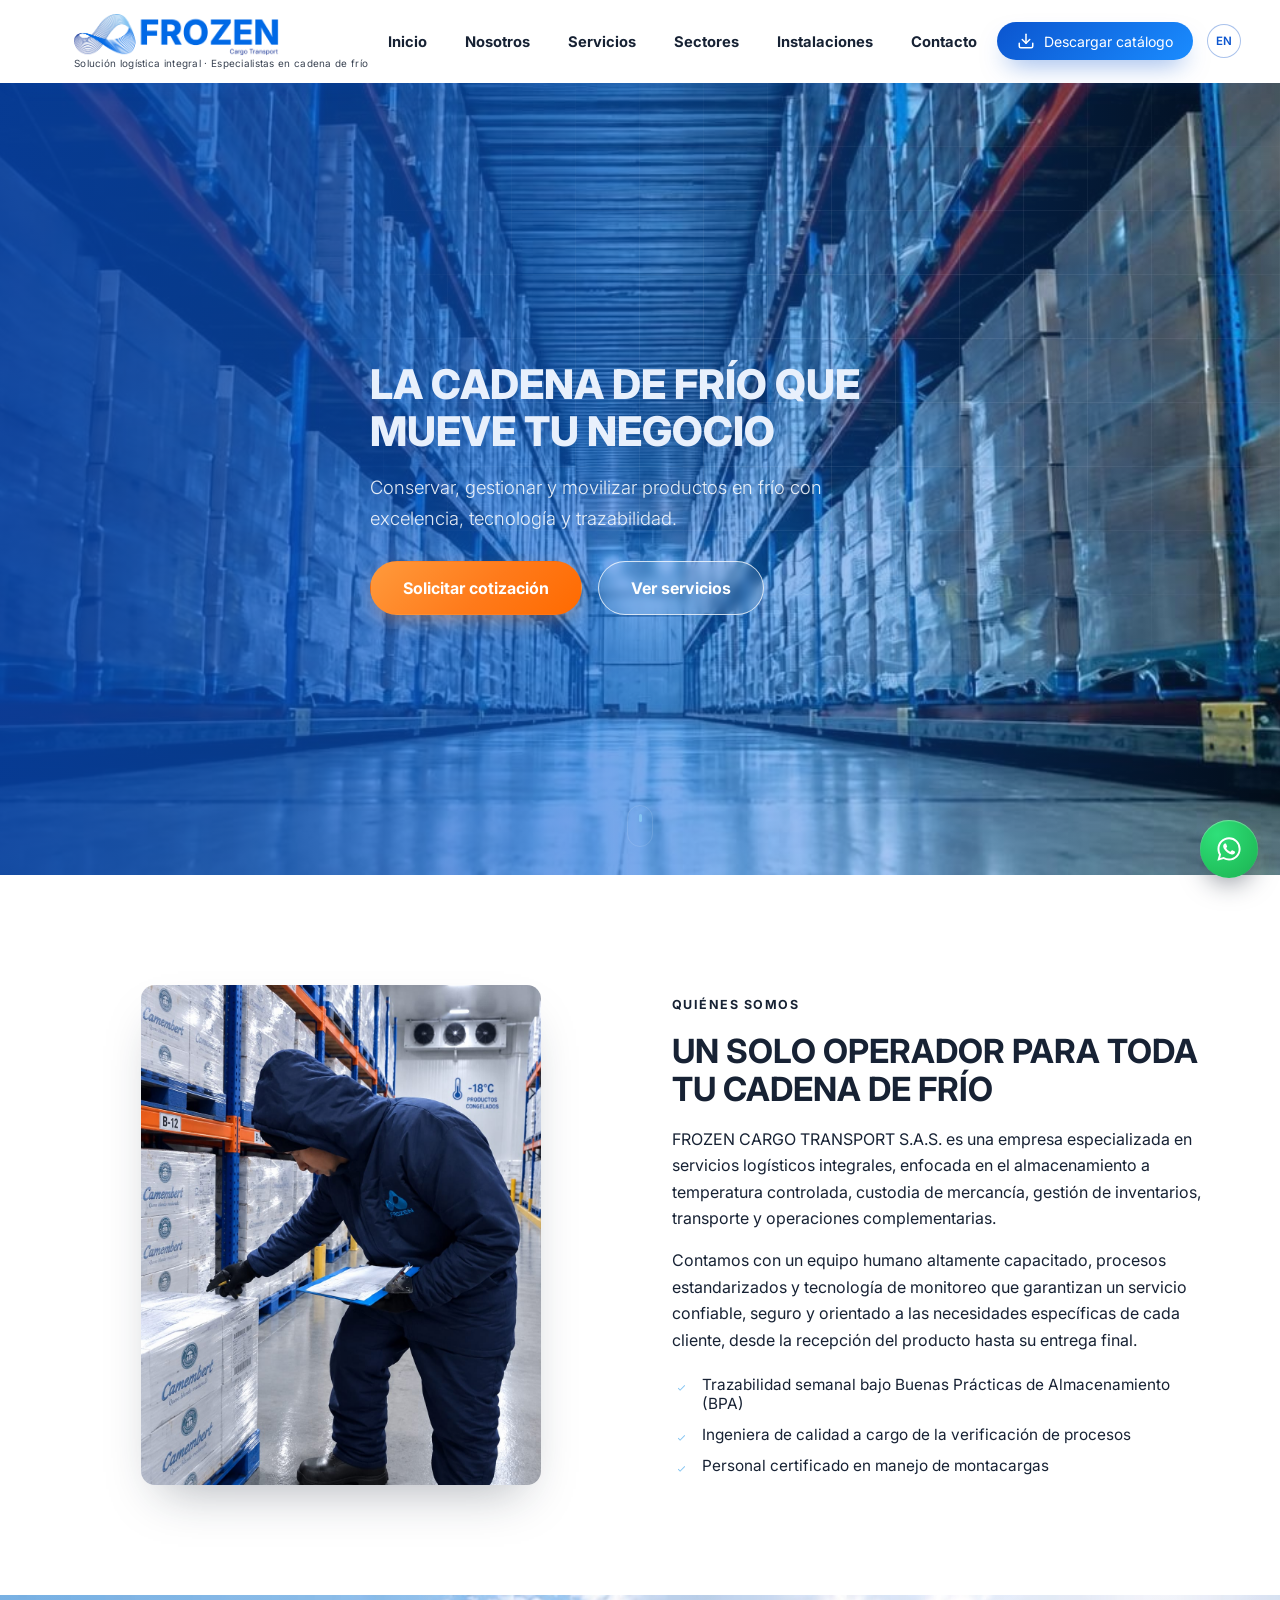
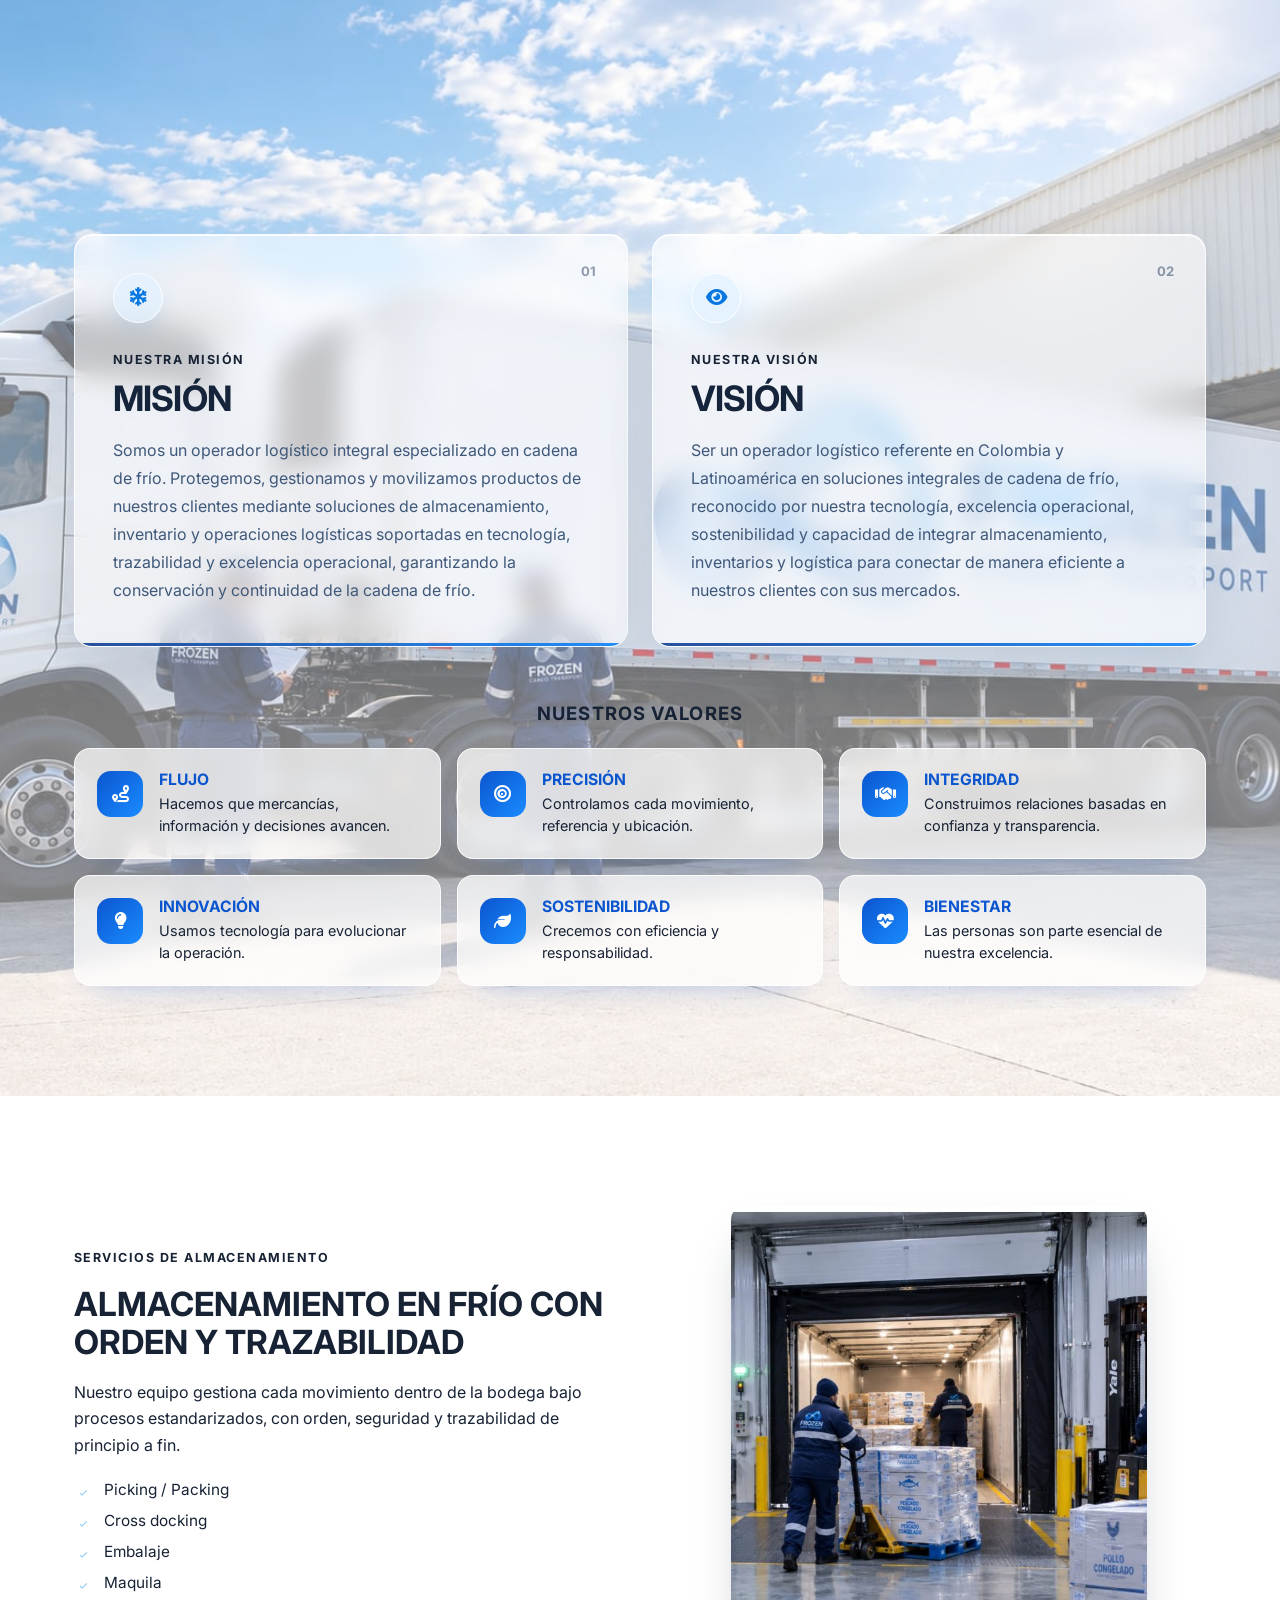
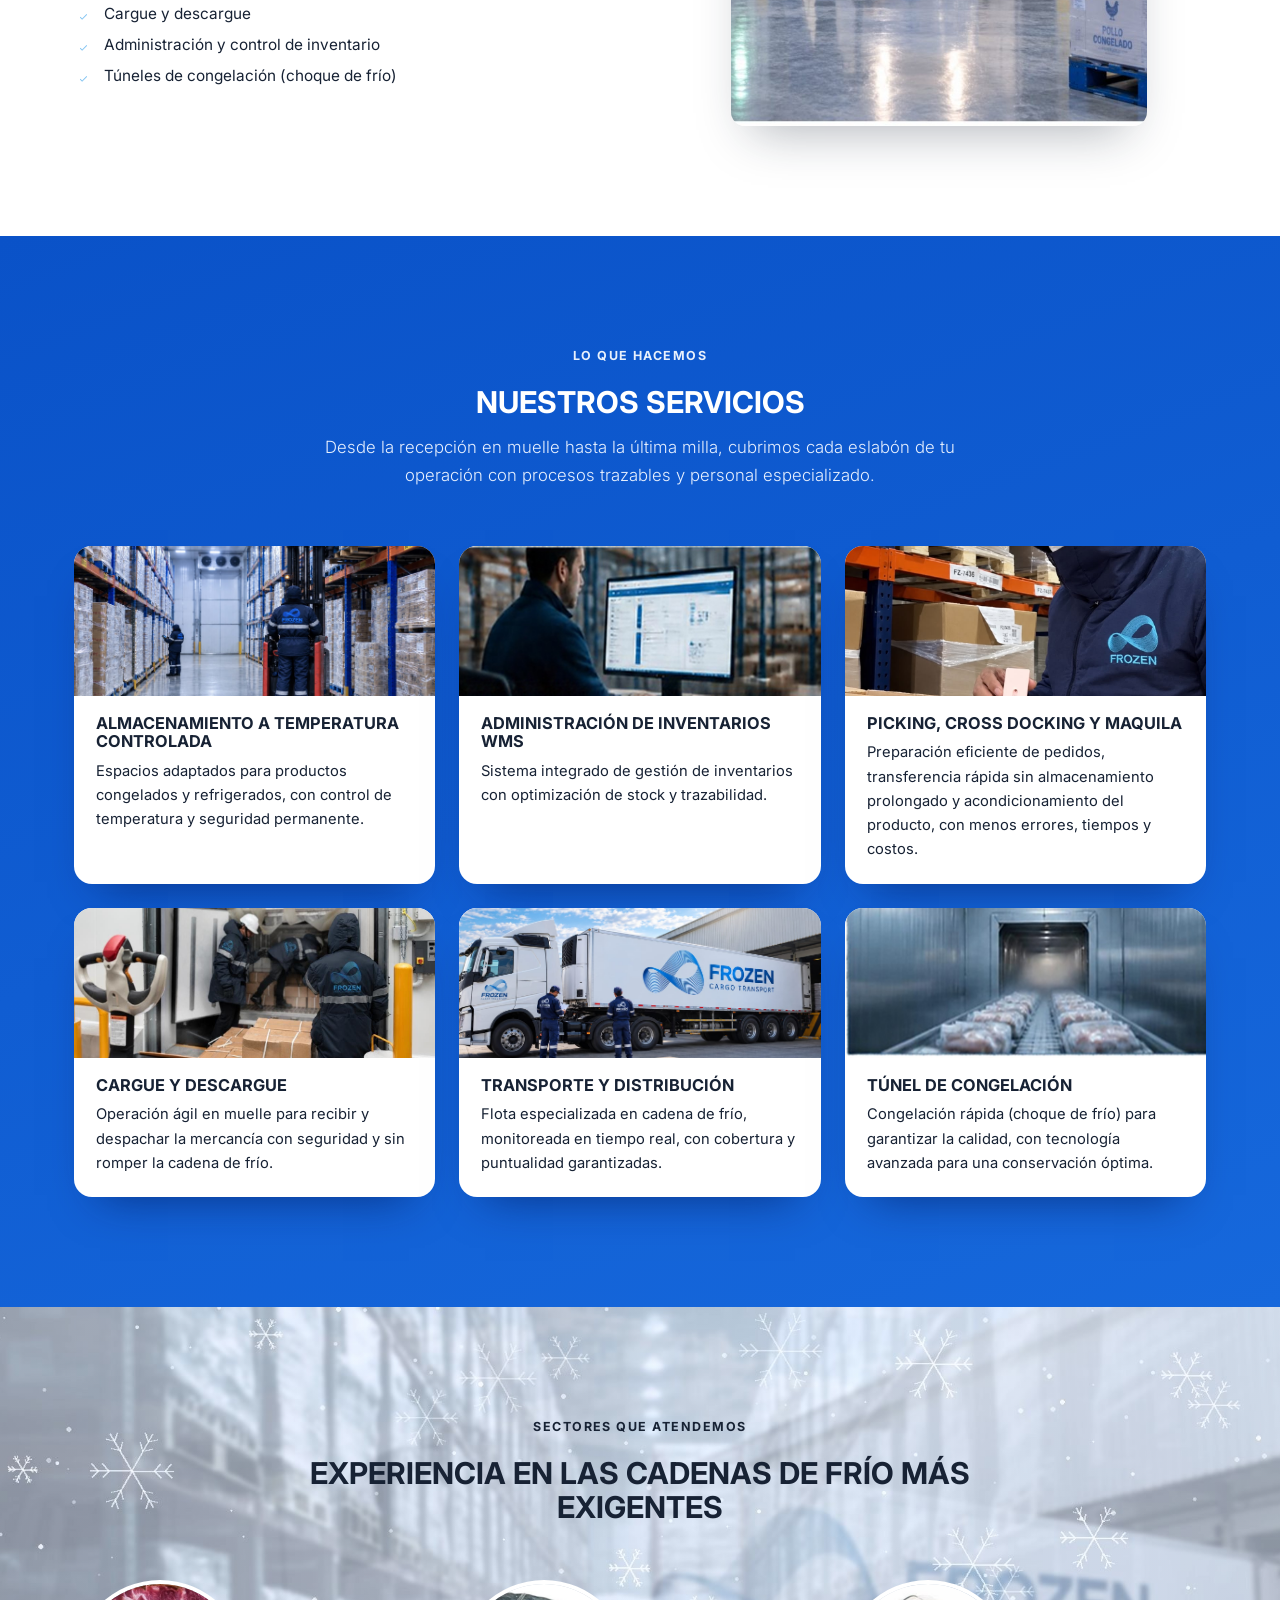
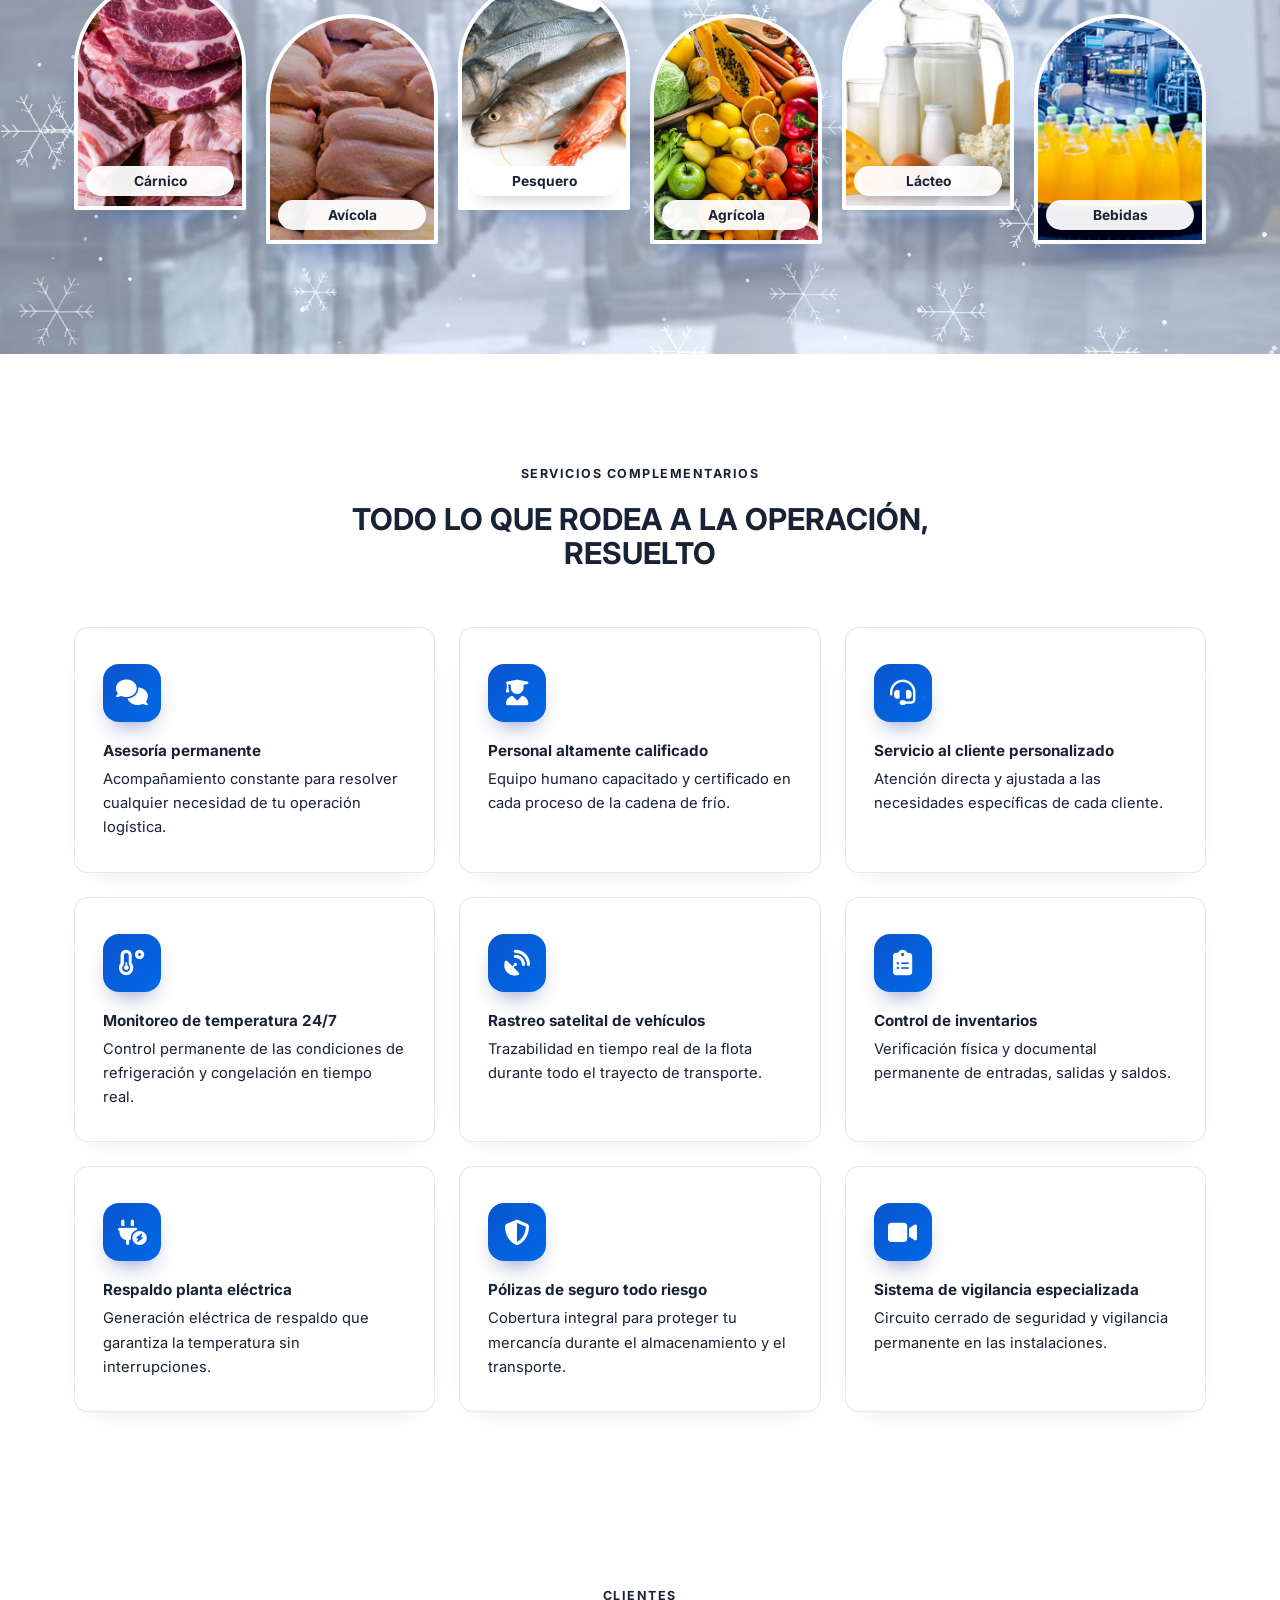
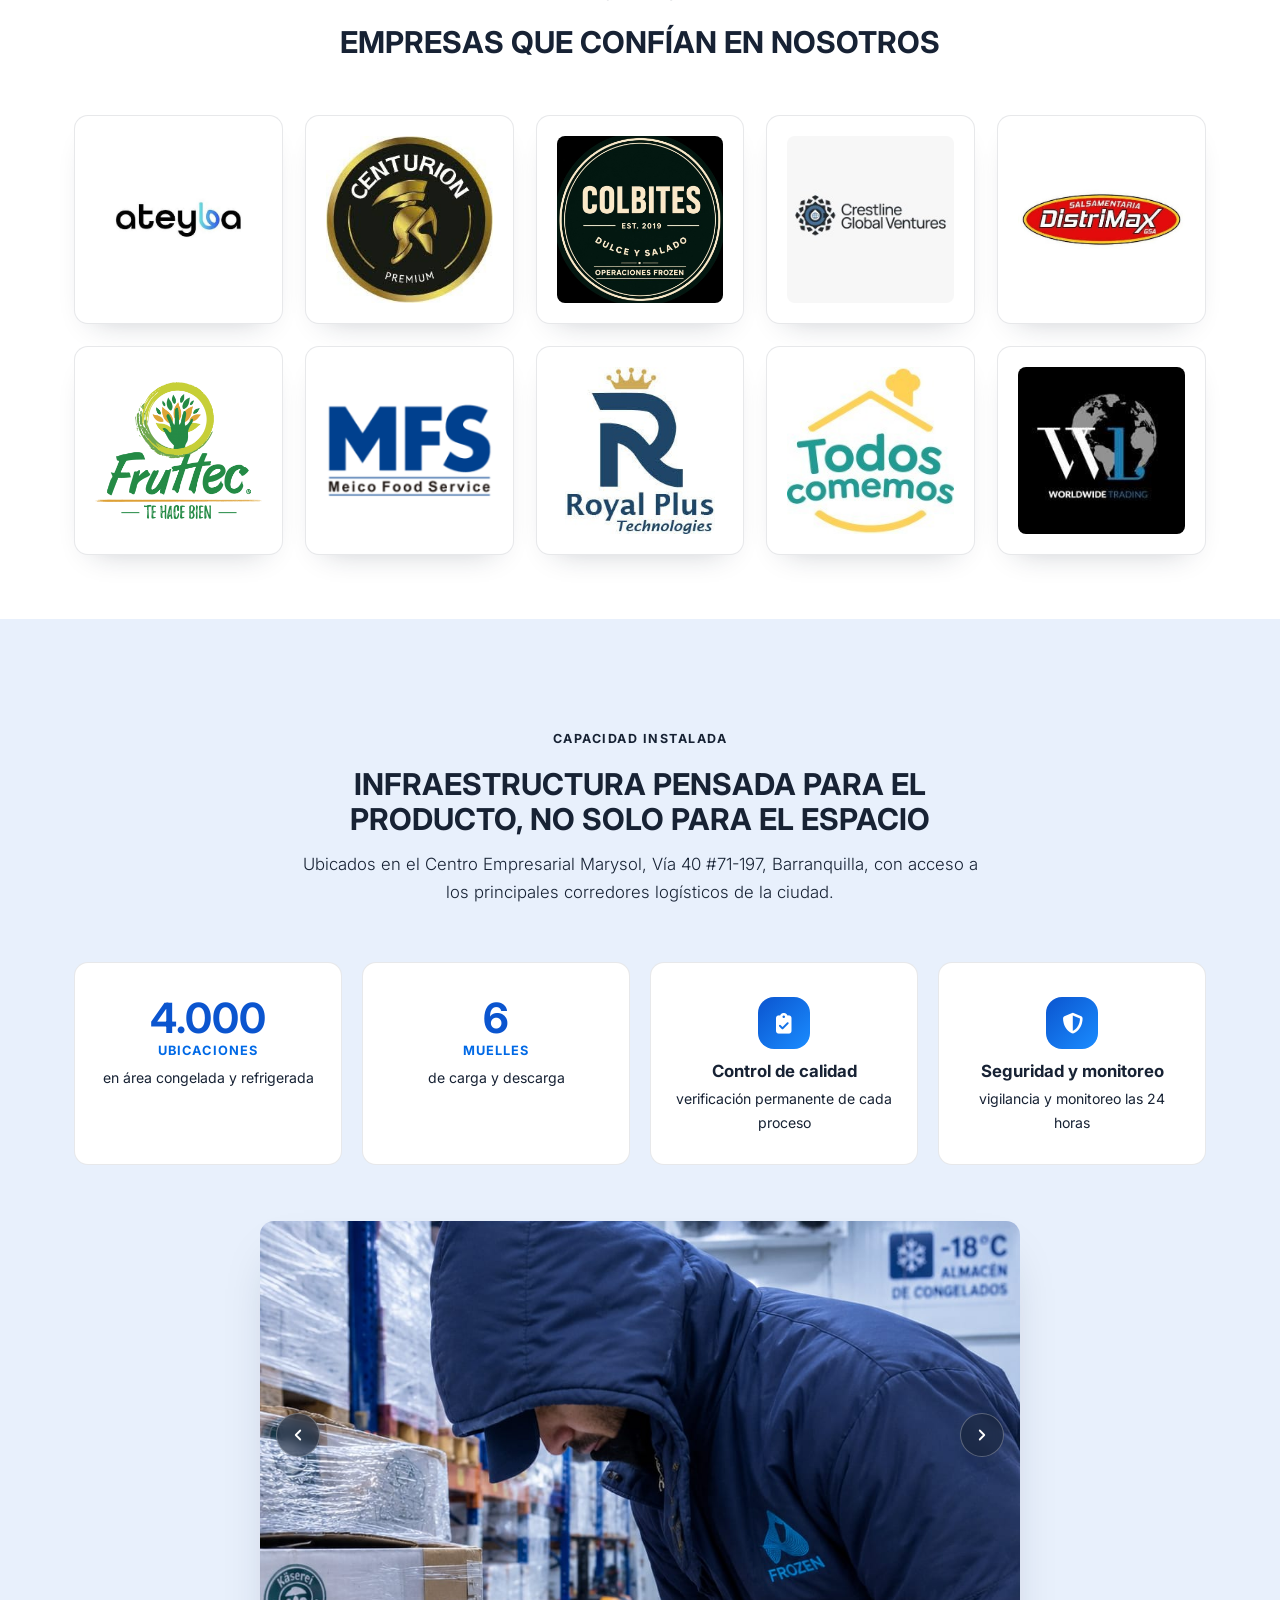
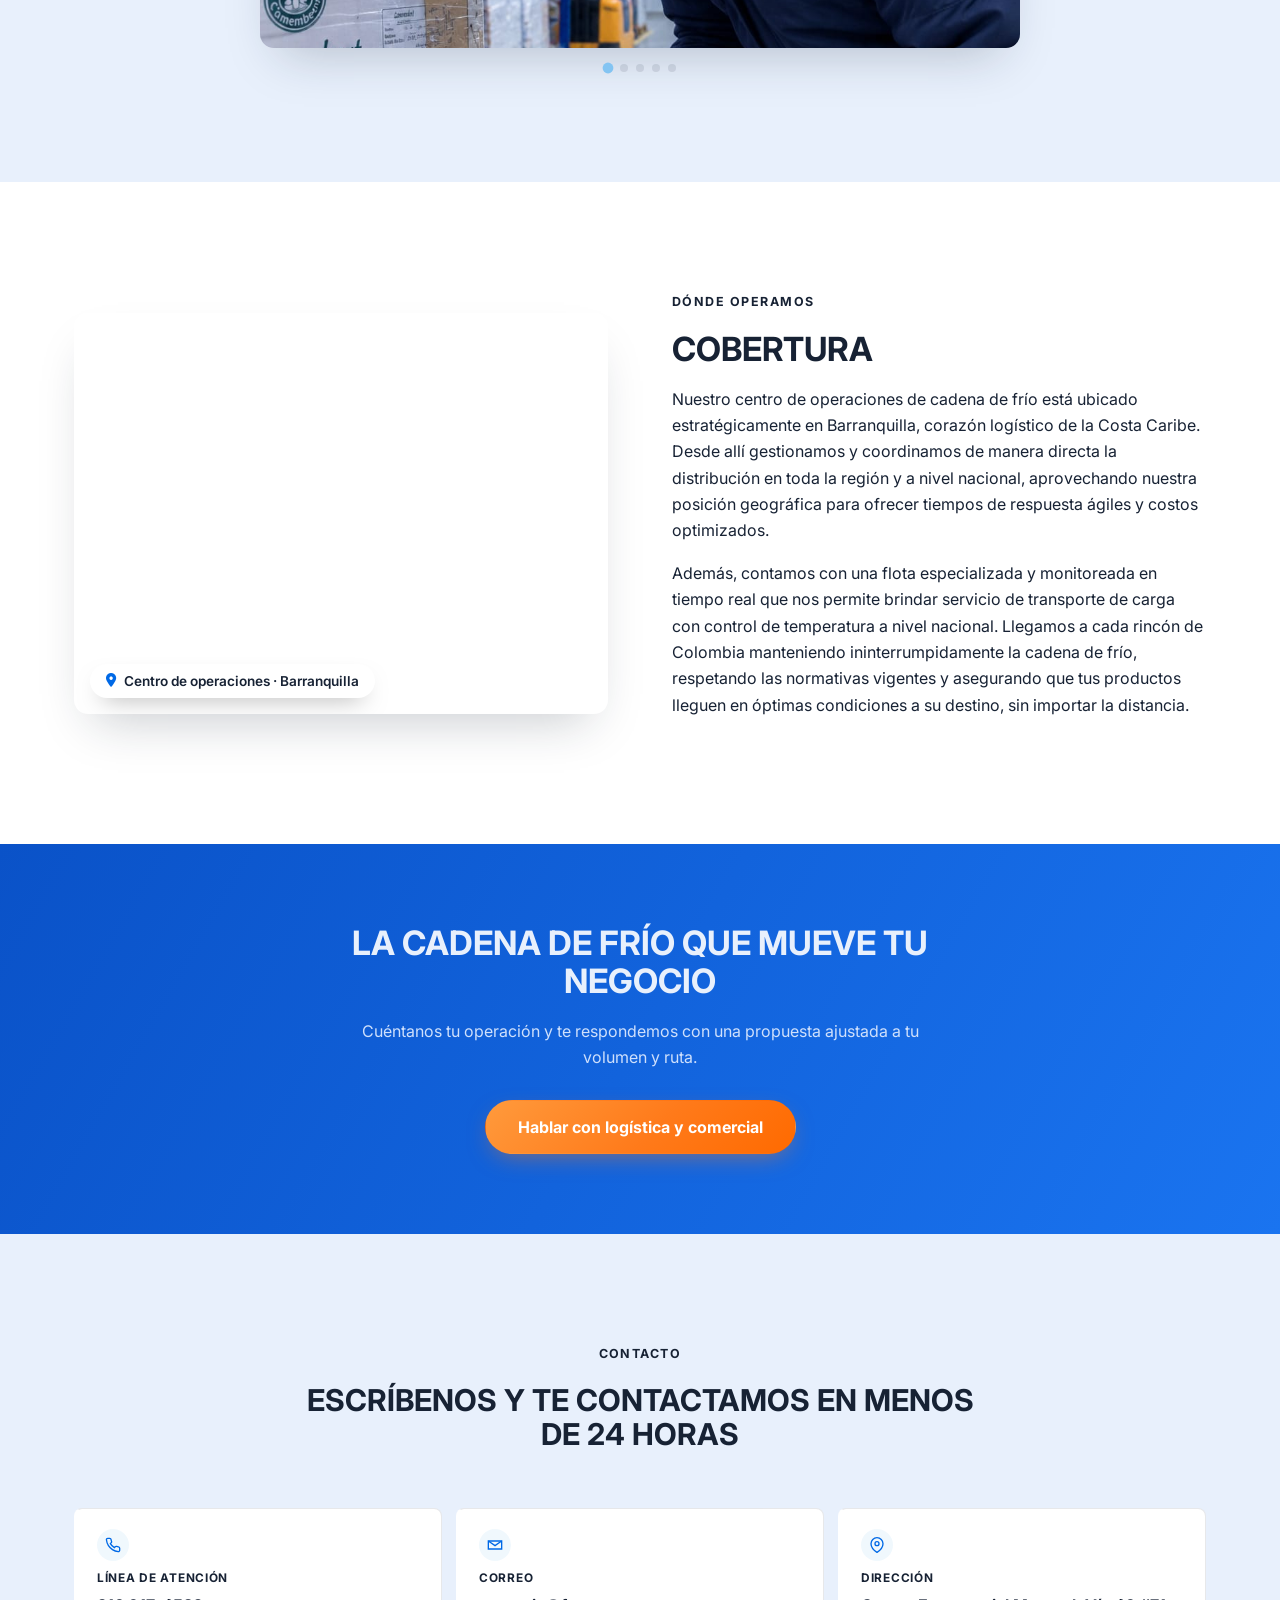
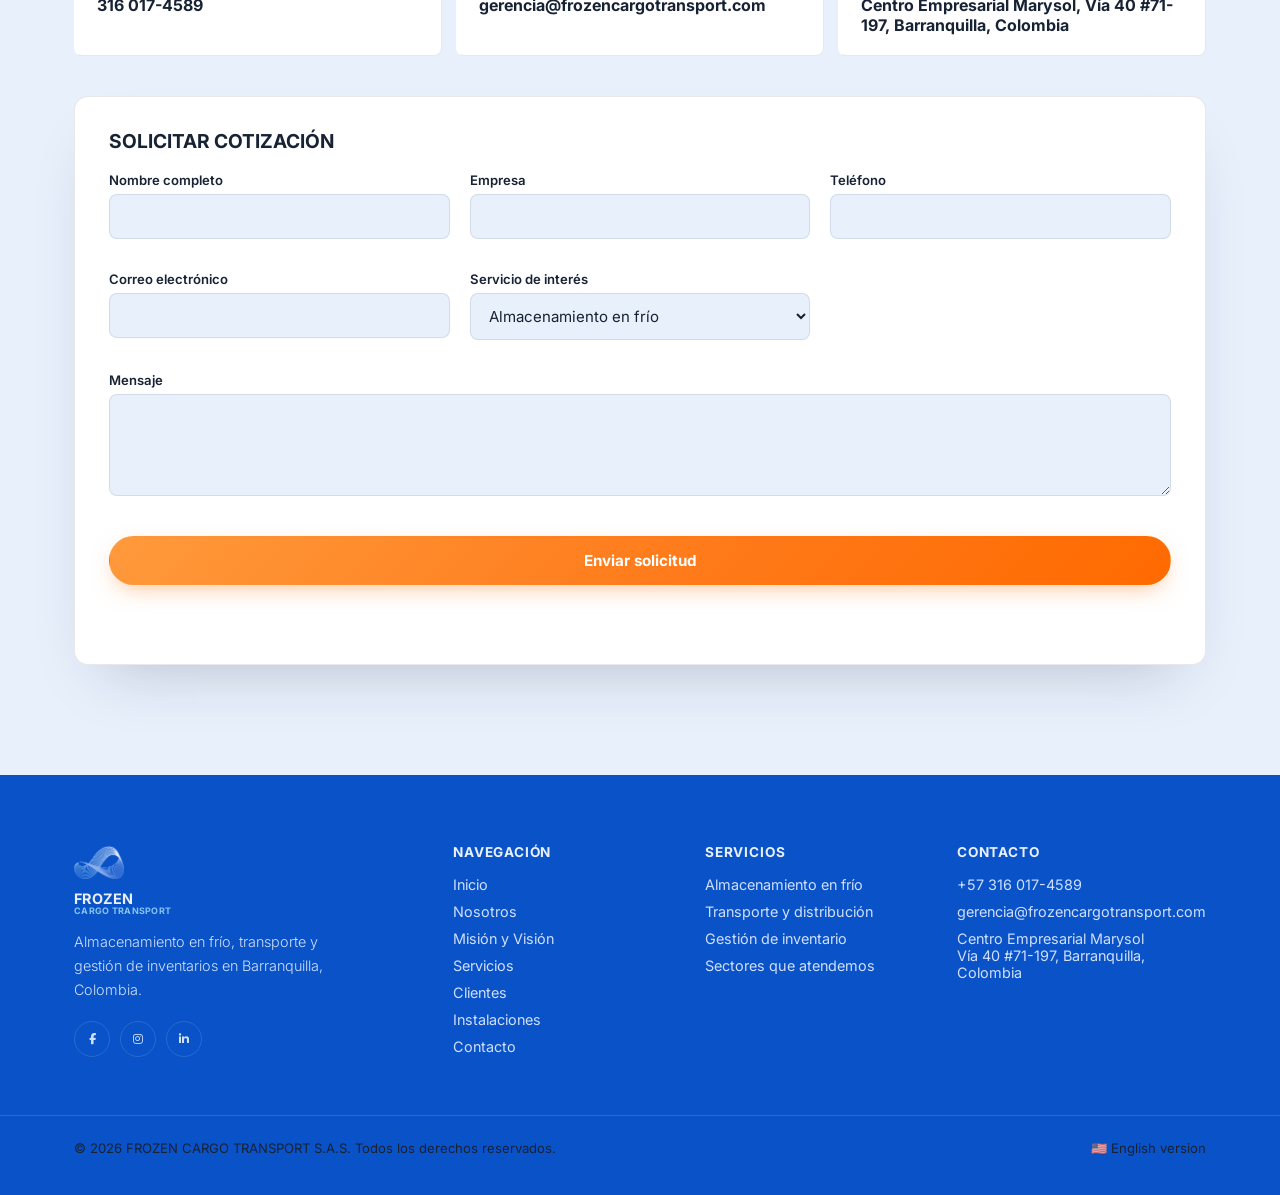
==== commit 0a5f3295: "Changer finsh" ====
--- a/es/index.html
+++ b/es/index.html
@@ -300,7 +300,7 @@
   "url": "https://frozencargotransport.com/es/",
   "logo": "https://frozencargotransport.com/assets/images/logo-navbar.png",
   "image": "https://frozencargotransport.com/es/assets/images/3.jpg-841x846.jpg",
-  "telephone": "+57-313-4339990",
+  "telephone": "+57-316-0174589",
   "email": "gerencia@frozencargotransport.com",
   "address": {
     "@type": "PostalAddress",
@@ -334,6 +334,7 @@
     <div class="container header-inner">
       <a href="#inicio" class="brand brand--logo" aria-label="FROZEN CARGO TRANSPORT — Inicio">
         <img src="../assets/images/logo-horizontal.png" alt="FROZEN CARGO TRANSPORT" class="brand-logo" width="892" height="182" loading="eager">
+        <span class="brand-tagline">Solución logística integral · Especialistas en cadena de frío</span>
       </a>
 
       <nav class="main-nav" id="mainNav" aria-label="Navegación principal">
@@ -498,8 +499,8 @@
       <div class="container split split-reverse">
         <div class="media-single reveal-up">
           <div class="media-frame">
-            <img src="../assets/images/zonas-temperatura-camara-fria.jpg"
-              alt="Pasillo de la cámara de frío de FROZEN con zonas de temperatura señalizadas y estibas organizadas"
+            <img src="../assets/images/almacenamiento-descargue.jpg"
+              alt="Personal de FROZEN descargando estibas de producto congelado en un muelle de la bodega"
               loading="lazy" width="1086" height="1448">
           </div>
         </div>
@@ -533,45 +534,45 @@
 
         <div class="svc-grid">
           <article class="svc-card reveal-up" style="--delay:0ms">
-            <div class="svc-media"><img src="../assets/images/caidad%202.jpeg" alt="Bodega refrigerada con estibas de producto" loading="lazy"></div>
+            <div class="svc-media"><img src="../assets/images/bodega-org.jpeg" alt="Montacargas operando en un pasillo de la cámara de frío" loading="lazy"></div>
             <div class="svc-body">
               <h3>Almacenamiento a temperatura controlada</h3>
-              <p>Cuartos de refrigeración (0°C a 4°C) y congelación (-18°C) para conservar productos sensibles, con custodia permanente.</p>
+              <p>Espacios adaptados para productos congelados y refrigerados, con control de temperatura y seguridad permanente.</p>
             </div>
           </article>
           <article class="svc-card reveal-up" style="--delay:80ms">
-            <div class="svc-media"><img src="../assets/images/bodega-org.jpeg" alt="Montacargas en un pasillo de la cámara de frío" loading="lazy"></div>
+            <div class="svc-media"><img src="../assets/images/wms-inventarios.jpg" alt="Operario consultando el sistema de gestión de inventarios en pantalla" loading="lazy"></div>
             <div class="svc-body">
-              <h3>Túneles de congelación</h3>
-              <p>Choque de frío para llevar el producto a la temperatura de conservación de forma rápida y segura.</p>
+              <h3>Administración de inventarios WMS</h3>
+              <p>Sistema integrado de gestión de inventarios con optimización de stock y trazabilidad.</p>
             </div>
           </article>
           <article class="svc-card reveal-up" style="--delay:160ms">
+            <div class="svc-media"><img src="../assets/images/calidad%201.jpeg" alt="Operario de FROZEN verificando producto con un lector" loading="lazy"></div>
+            <div class="svc-body">
+              <h3>Picking, cross docking y maquila</h3>
+              <p>Preparación eficiente de pedidos, transferencia rápida sin almacenamiento prolongado y acondicionamiento del producto, con menos errores, tiempos y costos.</p>
+            </div>
+          </article>
+          <article class="svc-card reveal-up" style="--delay:0ms">
+            <div class="svc-media"><img src="../assets/images/descargue-camion.jpg" alt="Personal de FROZEN descargando cajas de un camión refrigerado" loading="lazy"></div>
+            <div class="svc-body">
+              <h3>Cargue y descargue</h3>
+              <p>Operación ágil en muelle para recibir y despachar la mercancía con seguridad y sin romper la cadena de frío.</p>
+            </div>
+          </article>
+          <article class="svc-card reveal-up" style="--delay:80ms">
             <div class="svc-media"><img src="../assets/images/transporte.jpeg" alt="Camión refrigerado de FROZEN y su personal" loading="lazy"></div>
             <div class="svc-body">
               <h3>Transporte y distribución</h3>
-              <p>Cobertura local, regional y nacional con flota monitoreada en tiempo real y control de temperatura.</p>
-            </div>
-          </article>
-          <article class="svc-card reveal-up" style="--delay:0ms">
-            <div class="svc-media"><img src="../assets/images/calidad%201.jpeg" alt="Operario verificando producto con un lector" loading="lazy"></div>
-            <div class="svc-body">
-              <h3>Picking / Packing y cross docking</h3>
-              <p>Preparación de pedidos y flujo directo de mercancía entre muelles, sin demoras innecesarias.</p>
-            </div>
-          </article>
-          <article class="svc-card reveal-up" style="--delay:80ms">
-            <div class="svc-media"><img src="../assets/images/embalaje-pallet.jpg" alt="Operario de FROZEN envolviendo con film una estiba" loading="lazy"></div>
-            <div class="svc-body">
-              <h3>Embalaje y maquila</h3>
-              <p>Reempaque, etiquetado y acondicionamiento del producto según las necesidades de cada cliente.</p>
+              <p>Flota especializada en cadena de frío, monitoreada en tiempo real, con cobertura y puntualidad garantizadas.</p>
             </div>
           </article>
           <article class="svc-card reveal-up" style="--delay:160ms">
-            <div class="svc-media"><img src="../assets/images/descargue-camion.jpg" alt="Personal de FROZEN descargando cajas de un camión refrigerado" loading="lazy"></div>
+            <div class="svc-media"><img src="../assets/images/tunel-congelacion.jpg" alt="Producto avanzando por un túnel de congelación" loading="lazy"></div>
             <div class="svc-body">
-              <h3>Cargue, descargue e inventarios</h3>
-              <p>Operación en muelle y administración y control de inventarios con verificación física y documental.</p>
+              <h3>Túnel de congelación</h3>
+              <p>Congelación rápida (choque de frío) para garantizar la calidad, con tecnología avanzada para una conservación óptima.</p>
             </div>
           </article>
         </div>
@@ -751,11 +752,6 @@
           <img src="../assets/images/bodega-org.jpeg" alt="Operario de FROZEN en un montacargas y personal de apoyo en un pasillo de la bodega refrigerada"
             loading="lazy">
           <img src="../assets/images/calidad%201.jpeg" alt="Operario de FROZEN verificando producto con un lector en la bodega refrigerada"
-            loading="lazy">
-          <img src="../assets/images/caidad%202.jpeg" alt="Estanterías con estibas de producto en la bodega de almacenamiento en frío"
-            loading="lazy">
-          <img src="../assets/images/bodega-organizada-personal.jpg"
-            alt="Pasillo de la bodega con señalización de posiciones y zonas de seguridad"
             loading="lazy">
           <img src="../assets/images/etiquetado-pallet.jpg" alt="Operaria de FROZEN revisando las etiquetas de una estiba"
             loading="lazy">
@@ -921,7 +917,7 @@
       <div class="footer-col">
         <h4>Contacto</h4>
         <ul>
-          <li><a href="tel:+573134339990">+57 313 433-9990</a></li>
+          <li><a href="tel:+573160174589">+57 316 017-4589</a></li>
           <li><a href="mailto:gerencia@frozencargotransport.com">gerencia@frozencargotransport.com</a></li>
           <li>Centro Empresarial Marysol<br>Vía 40 #71-197, Barranquilla, Colombia</li>
         </ul>
--- a/css/style.css
+++ b/css/style.css
@@ -14,8 +14,8 @@
   --frost-dim: #8FB0ED;
   --cyan: #83C4F2;
   --cyan-dim: #0069E6;
-  --amber: #D9A93B;
-  --amber-dim: #BF8F24;
+  --amber: #FF7A1A;
+  --amber-dim: #F26200;
   --slate: #4C5E82;
   --ink: #172234;
   --white: #FFFFFF;
@@ -161,12 +161,12 @@
 .btn-primary {
   background: var(--amber);
   color: var(--ink);
-  box-shadow: 0 8px 24px -8px rgba(217, 169, 59, .55);
+  box-shadow: 0 8px 24px -8px rgba(255, 122, 26, .55);
 }
 
 .btn-primary:hover {
   transform: translateY(-2px);
-  box-shadow: 0 12px 28px -8px rgba(217, 169, 59, .7);
+  box-shadow: 0 12px 28px -8px rgba(255, 122, 26, .7);
   background: var(--amber-dim);
 }
 
@@ -1982,10 +1982,10 @@
   .main-nav ul { gap: 38px; }
 }
 
-/* Botón dorado */
-.btn-primary { background: linear-gradient(135deg, #E8C25A 0%, #D9A93B 55%, #C4932A 100%); }
-.btn-primary:hover { background: linear-gradient(135deg, #F0CC6A 0%, #E0B040 55%, #C99A2E 100%); }
-
+/* Botón naranja brillante */
+.btn-primary { background: linear-gradient(135deg, #FF9A3C 0%, #FF7A1A 55%, #FF6A00 100%); color: #fff; }
+.btn-primary:hover { background: linear-gradient(135deg, #FFA84F 0%, #FF8528 55%, #FF7410 100%); }
+.main-nav a.btn-primary, .main-nav a.btn-primary:hover { color: #fff; }
 
 /* =====================================================================
    AJUSTES DE REVISIÓN (cliente): azules más brillantes, header limpio,
@@ -2023,7 +2023,7 @@
 .main-nav-catalog { display: none; }
 
 @media (max-width: 820px) {
-  .site-header.is-scrolled { background: #fff; }
+  .site-header, .site-header.is-scrolled { background: #fff; backdrop-filter: none !important; -webkit-backdrop-filter: none !important; }
   .brand-logo { height: 34px; }
   .main-nav a { color: #fff; }
   .main-nav a:hover { color: #fff; }
@@ -2050,6 +2050,8 @@
 .hero h1 { max-width: 20ch; }
 .hero-lead { font-size: 1.15rem; max-width: 46ch; color: #fff; }
 .hero-cta { margin-bottom: 0; }
+.hero .btn-ghost { color: #fff; border-color: rgba(255, 255, 255, .75); background: rgba(255, 255, 255, .12); backdrop-filter: blur(4px); }
+.hero .btn-ghost:hover { background: rgba(255, 255, 255, .24); color: #fff; border-color: #fff; }
 
 /* ---------- Nosotros: un solo color de texto y foto compacta ---------- */
 #nosotros .split-copy p,
@@ -2152,5 +2154,31 @@
 }
 .map-chip i { color: var(--cyan-dim); }
 
-.hero .btn-ghost { color: #fff; border-color: rgba(255, 255, 255, .75); background: rgba(255, 255, 255, .12); backdrop-filter: blur(4px); }
-.hero .btn-ghost:hover { background: rgba(255, 255, 255, .24); color: #fff; border-color: #fff; }
+/* ---------- Botón principal: naranja brillante (va al final para ganar la cascada) ---------- */
+.btn-primary { background: linear-gradient(135deg, #FF9A3C 0%, #FF7A1A 55%, #FF6A00 100%); color: #fff; }
+.btn-primary:hover { background: linear-gradient(135deg, #FFA84F 0%, #FF8528 55%, #FF7410 100%); }
+.main-nav a.btn-primary, .main-nav a.btn-primary:hover { color: #fff; }
+
+
+/* ===================== AJUSTES FINALES (cliente) ===================== */
+/* Descripciones en el mismo color que "Quiénes somos" (sin azul) */
+:root { --slate: #172234; }
+
+/* Logo con eslogan (referencia: identidad con eslogan debajo) */
+.brand--logo { flex-direction: column; align-items: flex-start; gap: 3px; }
+.brand-tagline {
+  font-size: .62rem; letter-spacing: .03em; color: var(--ink); white-space: nowrap;
+  line-height: 1; opacity: .85;
+}
+@media (max-width: 1180px) { .brand-tagline { display: none; } .brand--logo { flex-direction: row; } }
+
+/* Servicios: imágenes más reducidas */
+.svc-media { aspect-ratio: auto; height: 150px; }
+.svc-body { padding: 18px 22px 22px; }
+
+/* Almacenamiento: foto más compacta */
+#almacenamiento .media-frame, #warehousing .media-frame { max-width: 420px; margin-inline: auto; }
+#almacenamiento .media-frame img, #warehousing .media-frame img { width: 100%; aspect-ratio: 1 / 1; object-fit: cover; }
+
+/* Galería final más reducida */
+@media (min-width: 821px) { .gallery { max-width: 760px; margin-inline: auto; aspect-ratio: 16 / 9; } }
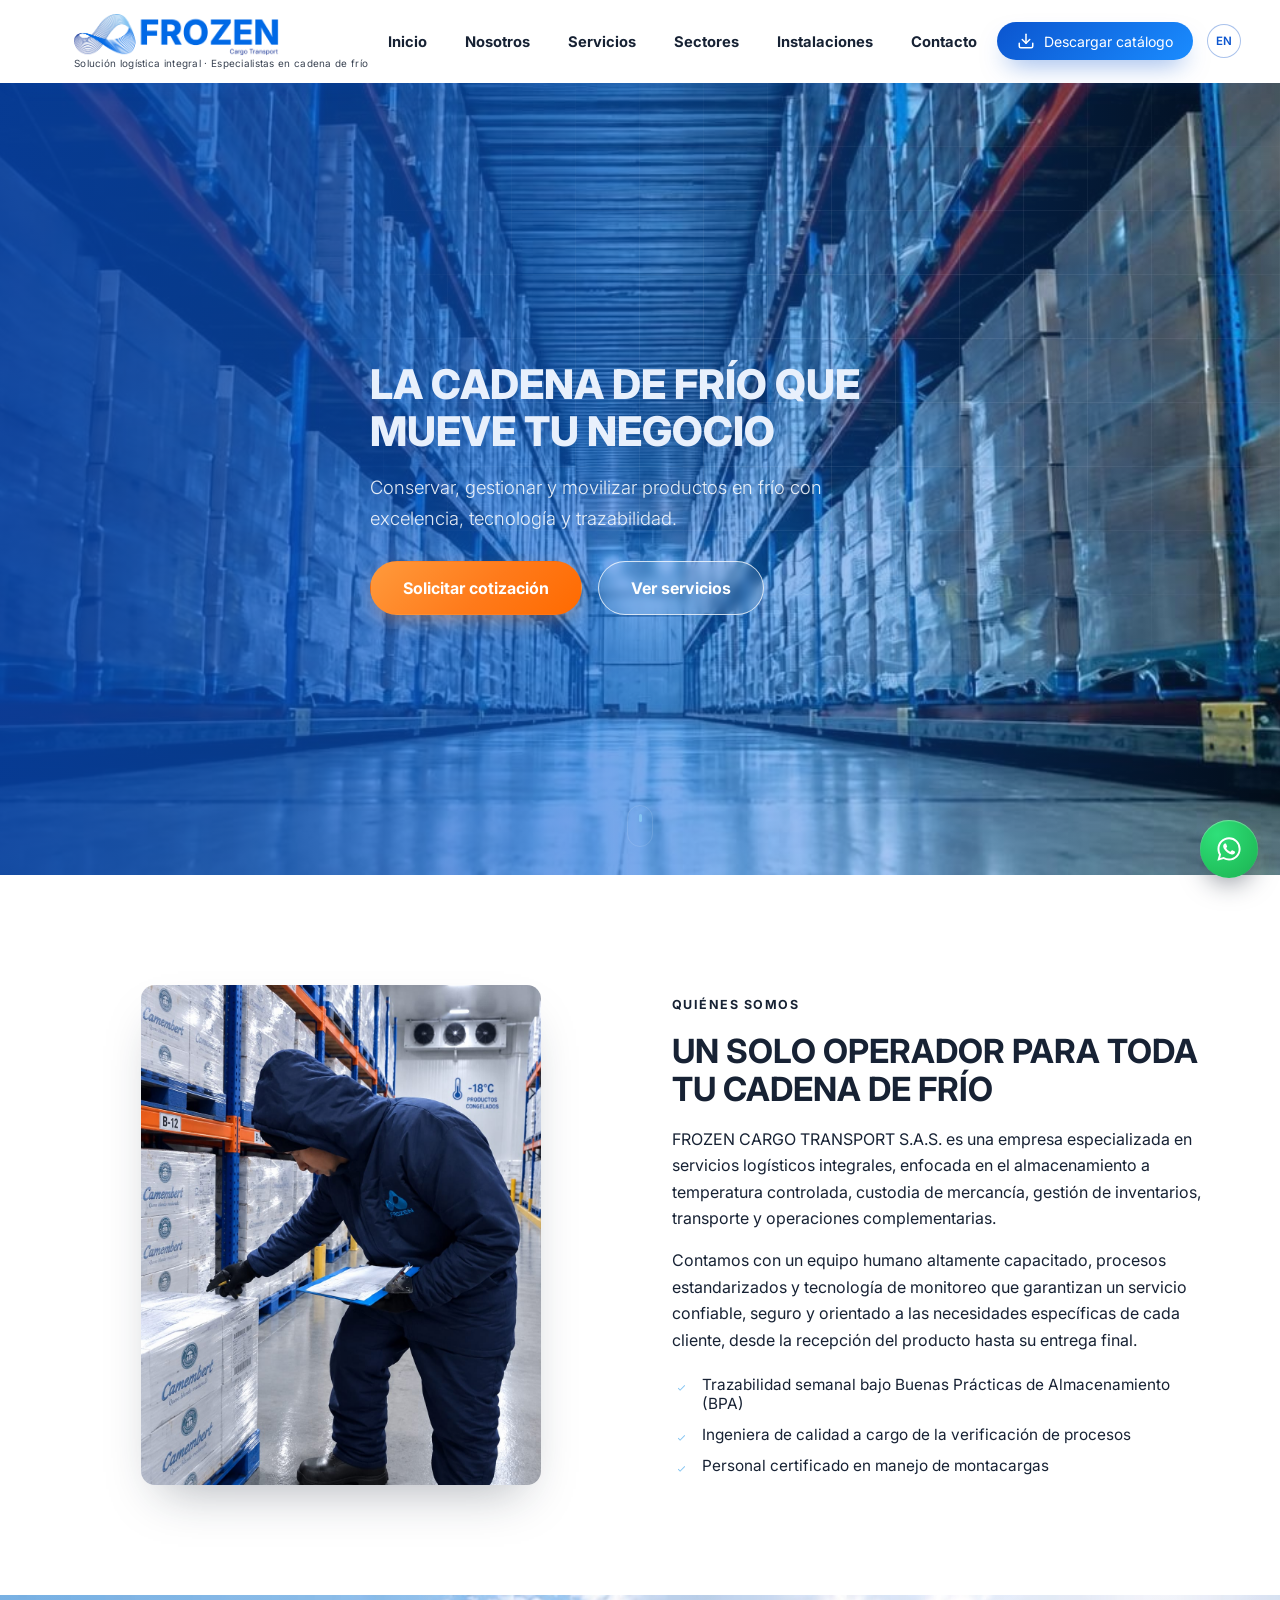
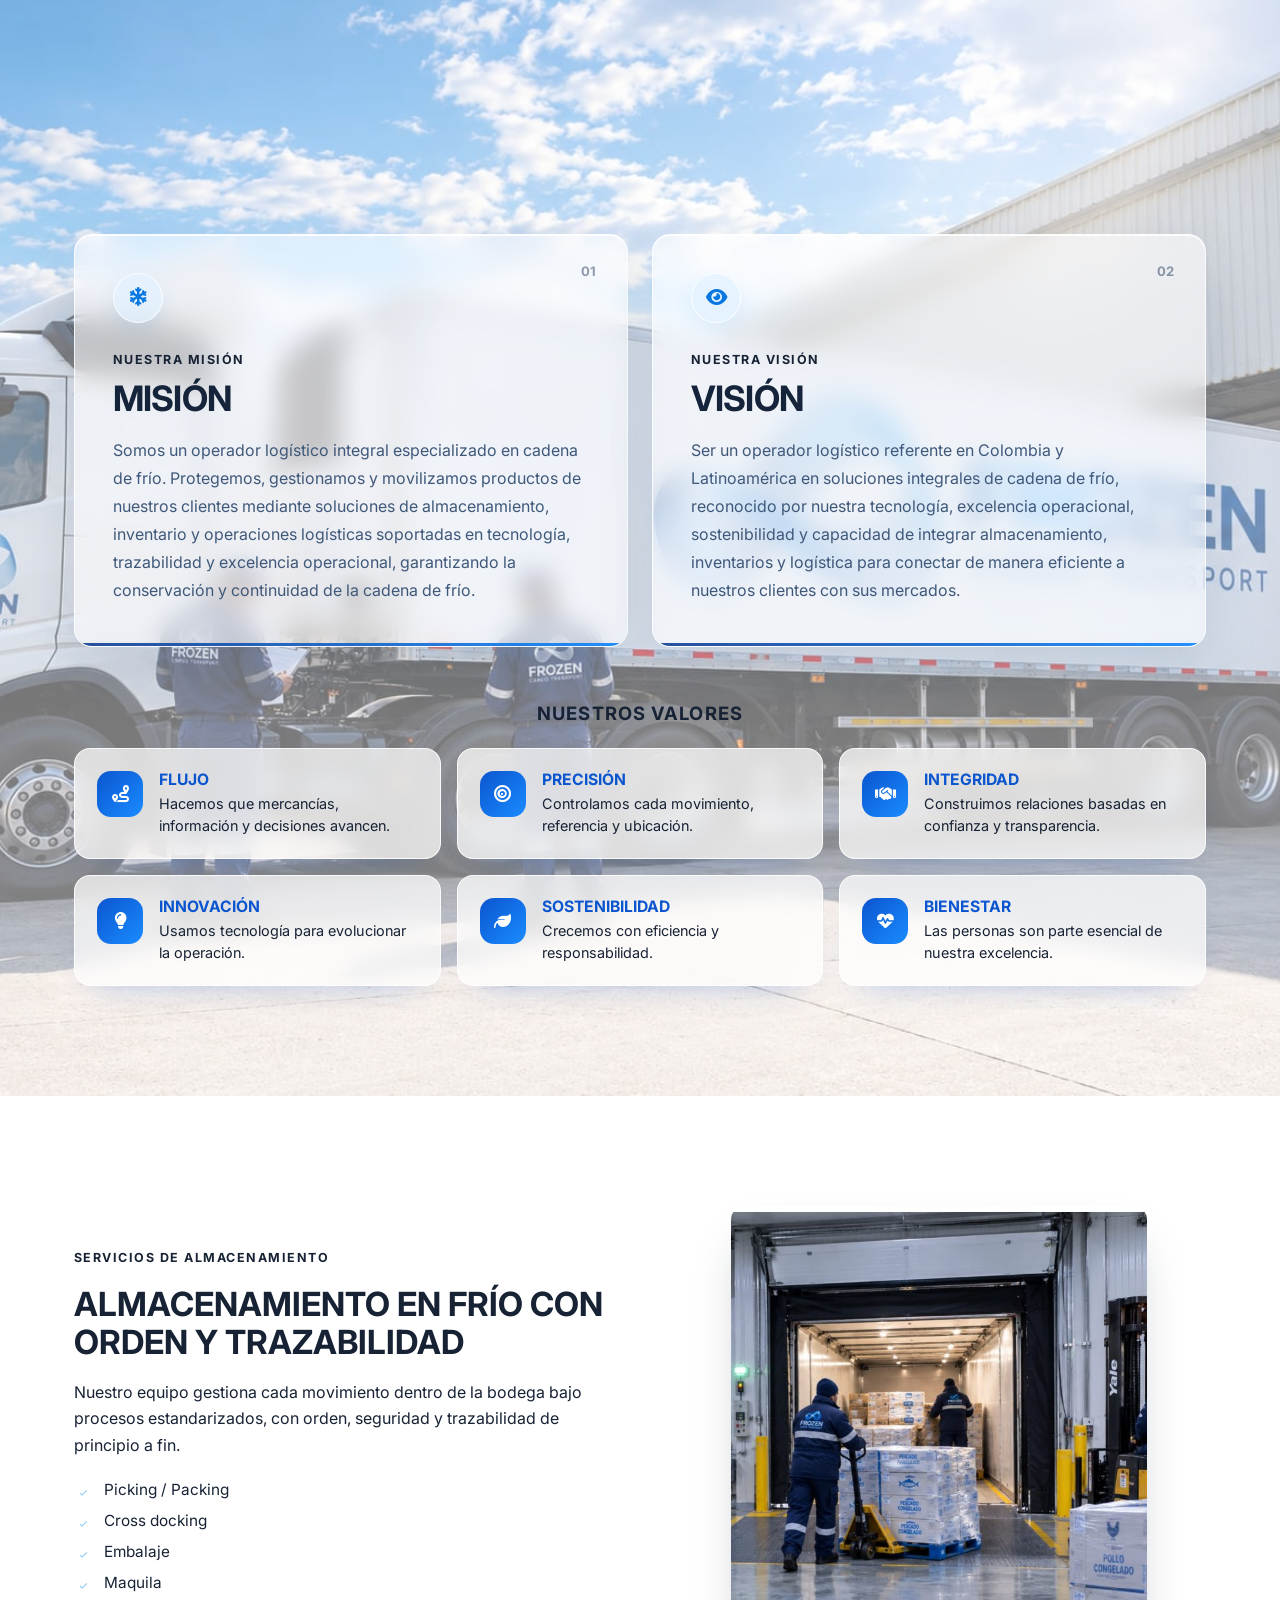
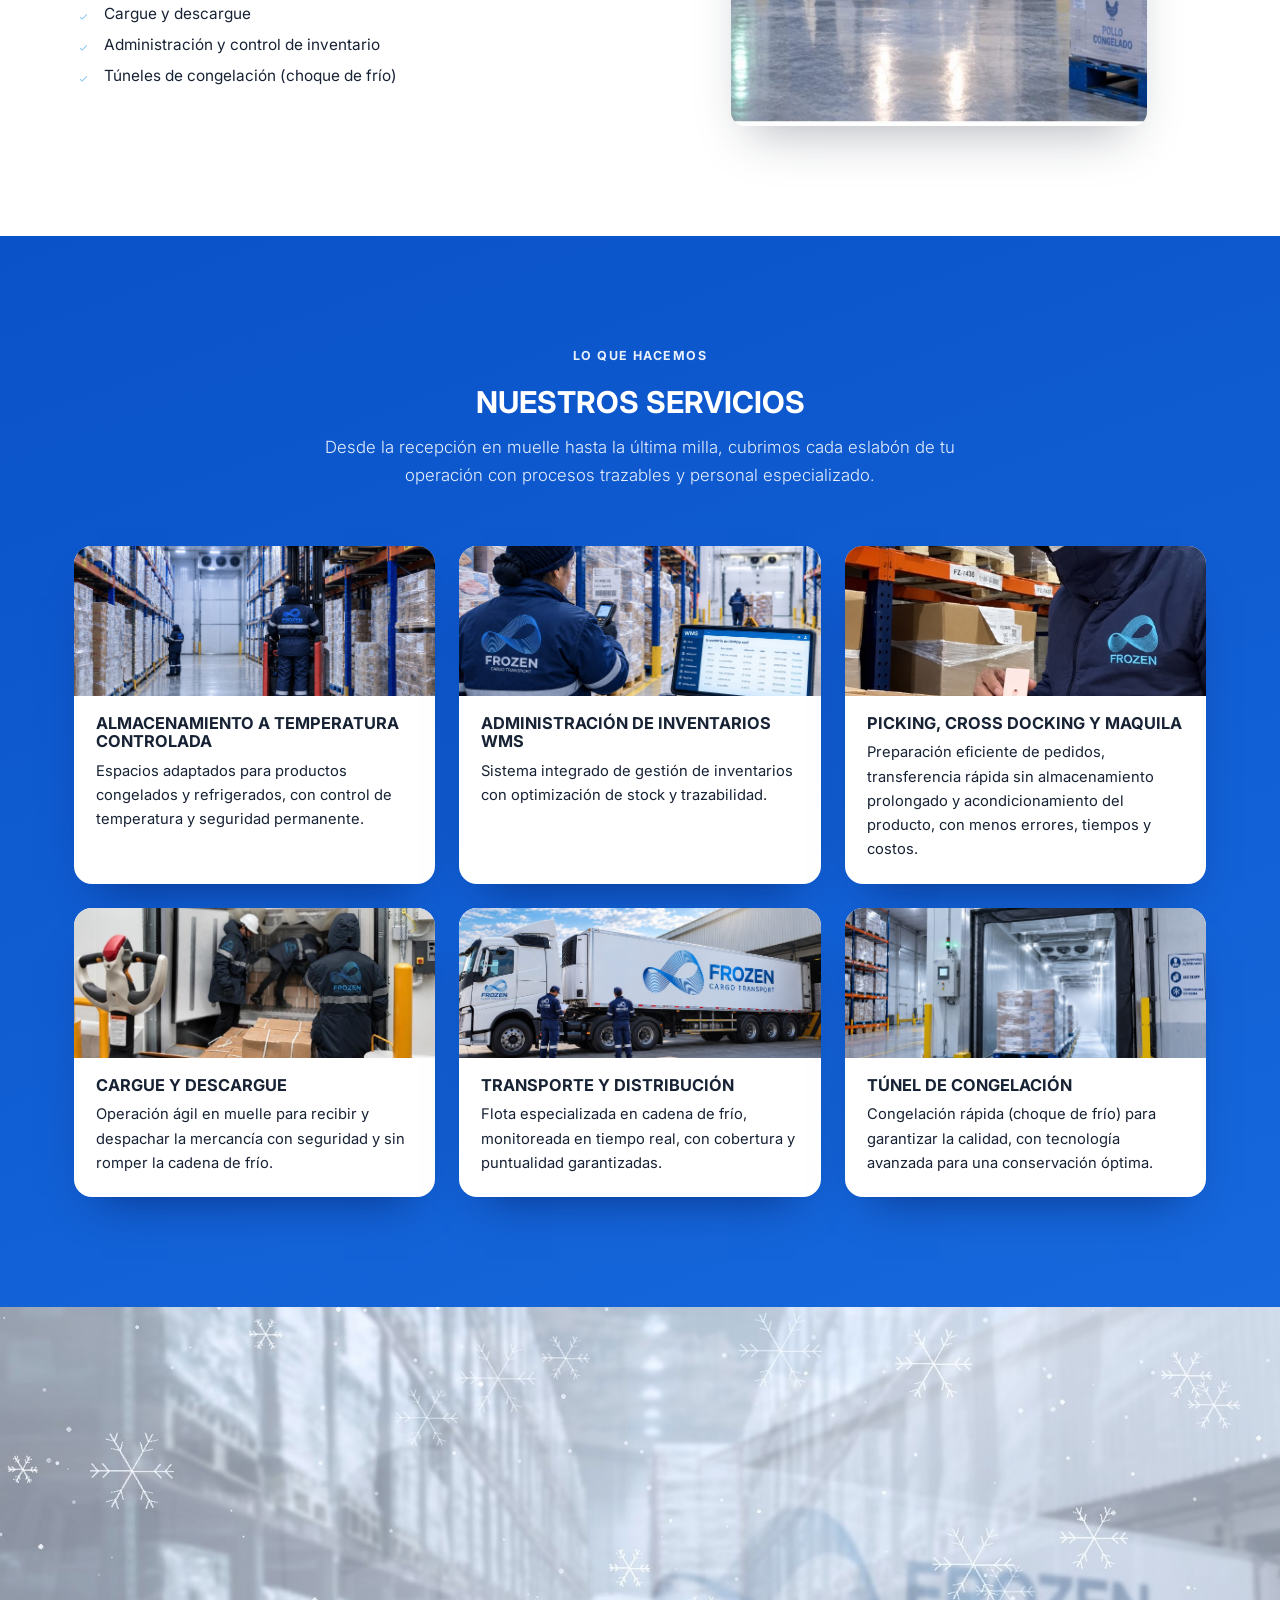
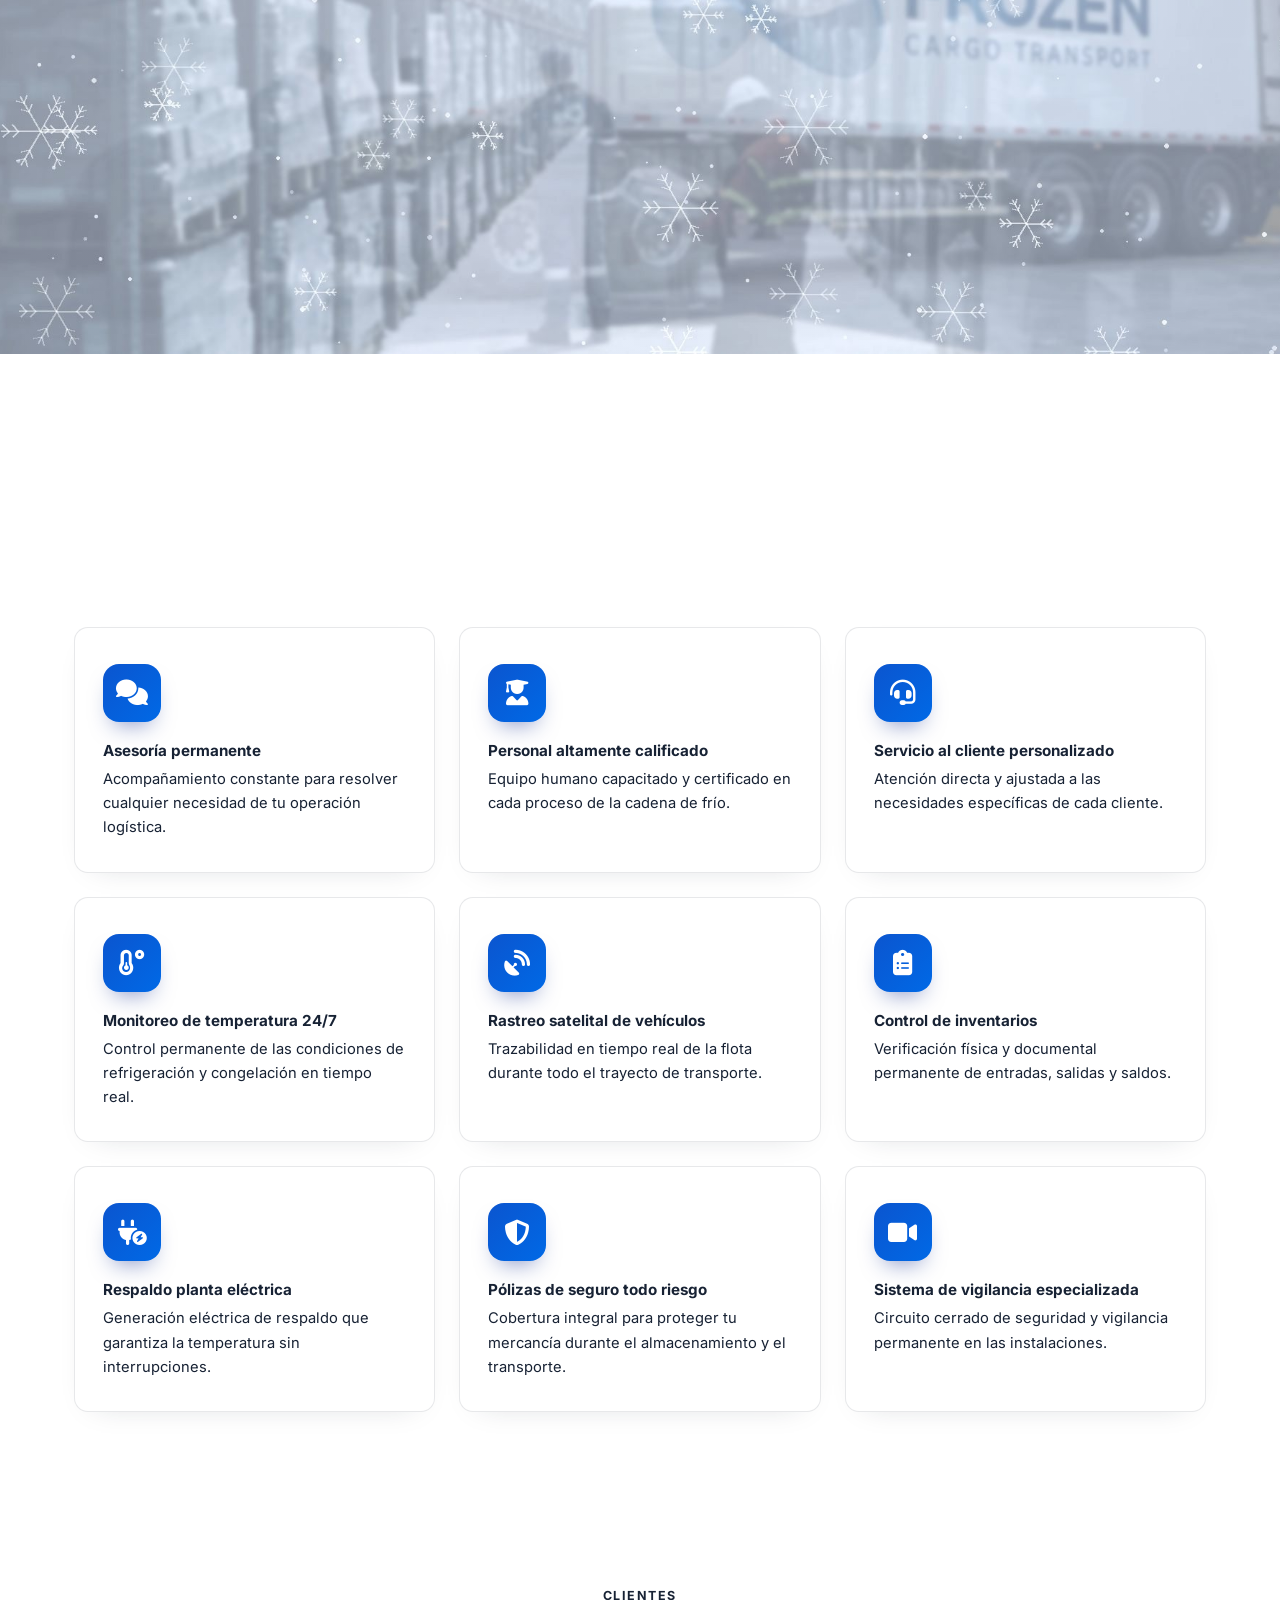
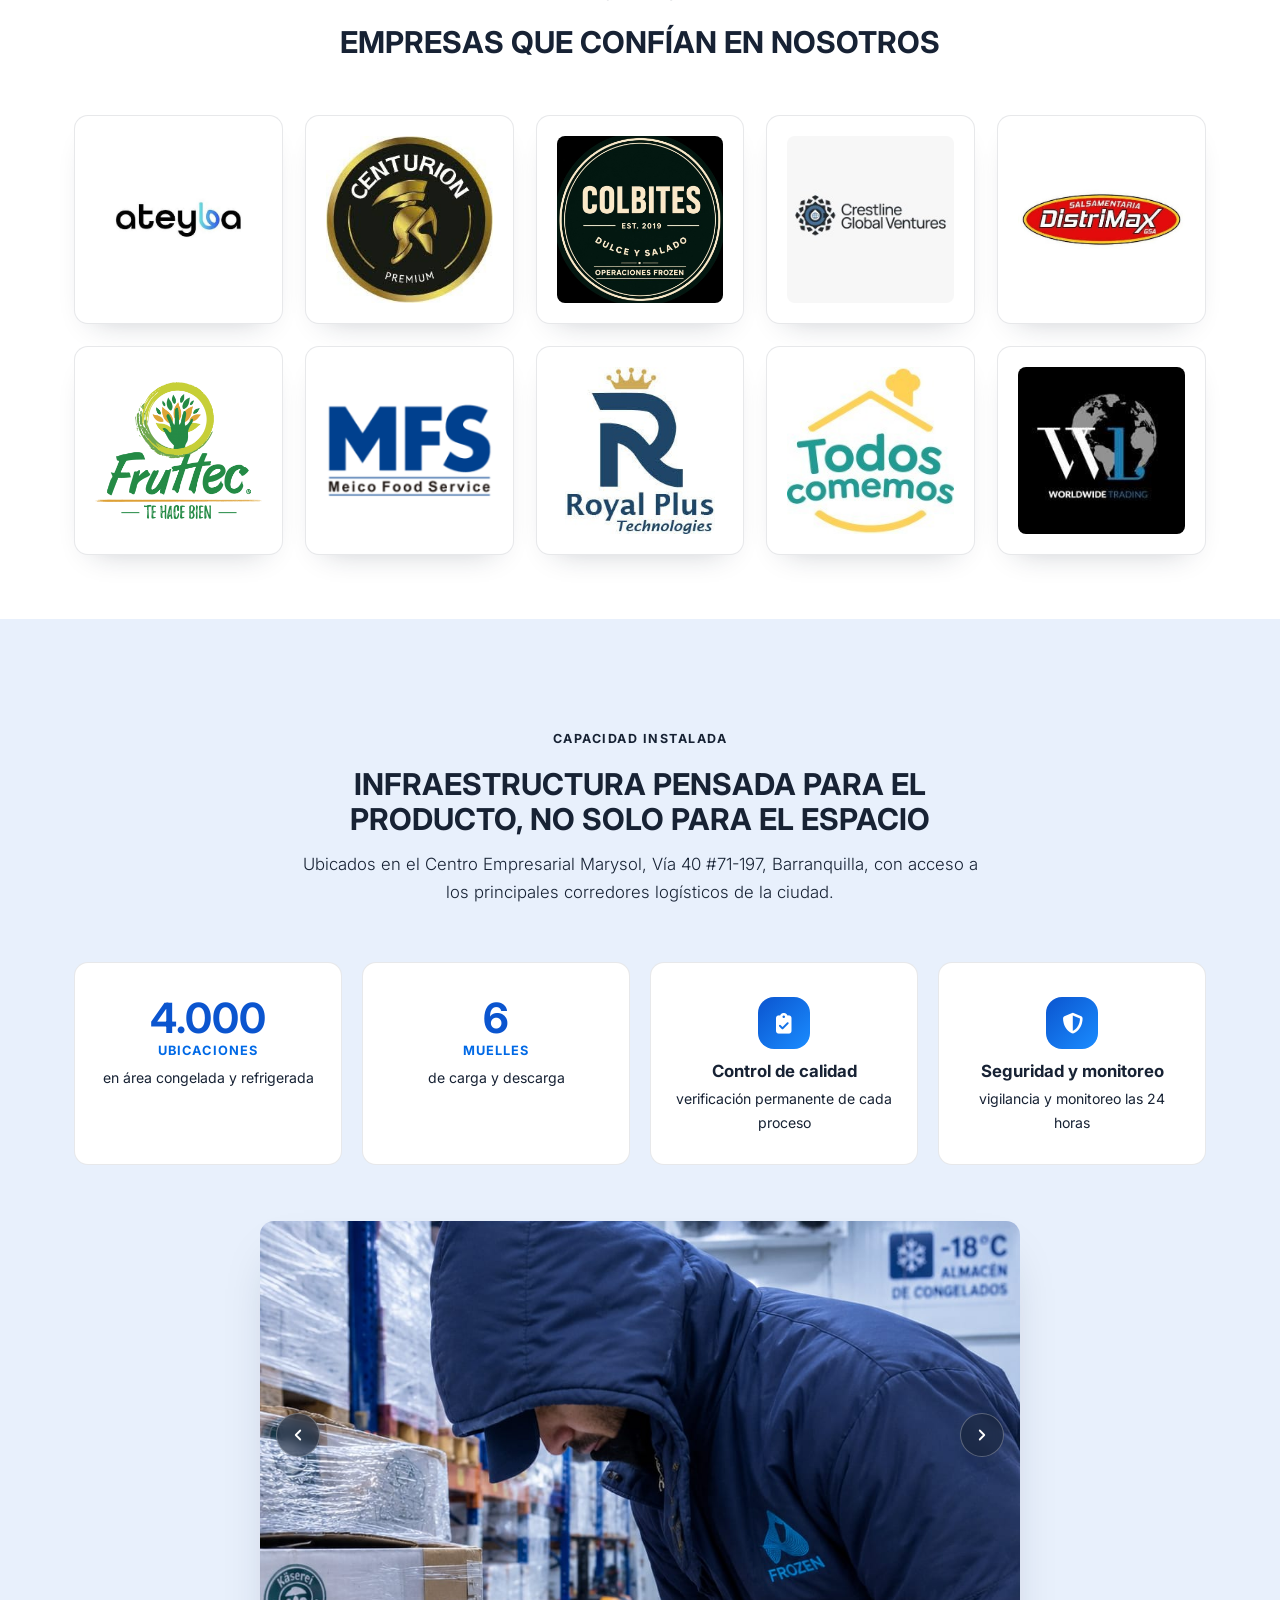
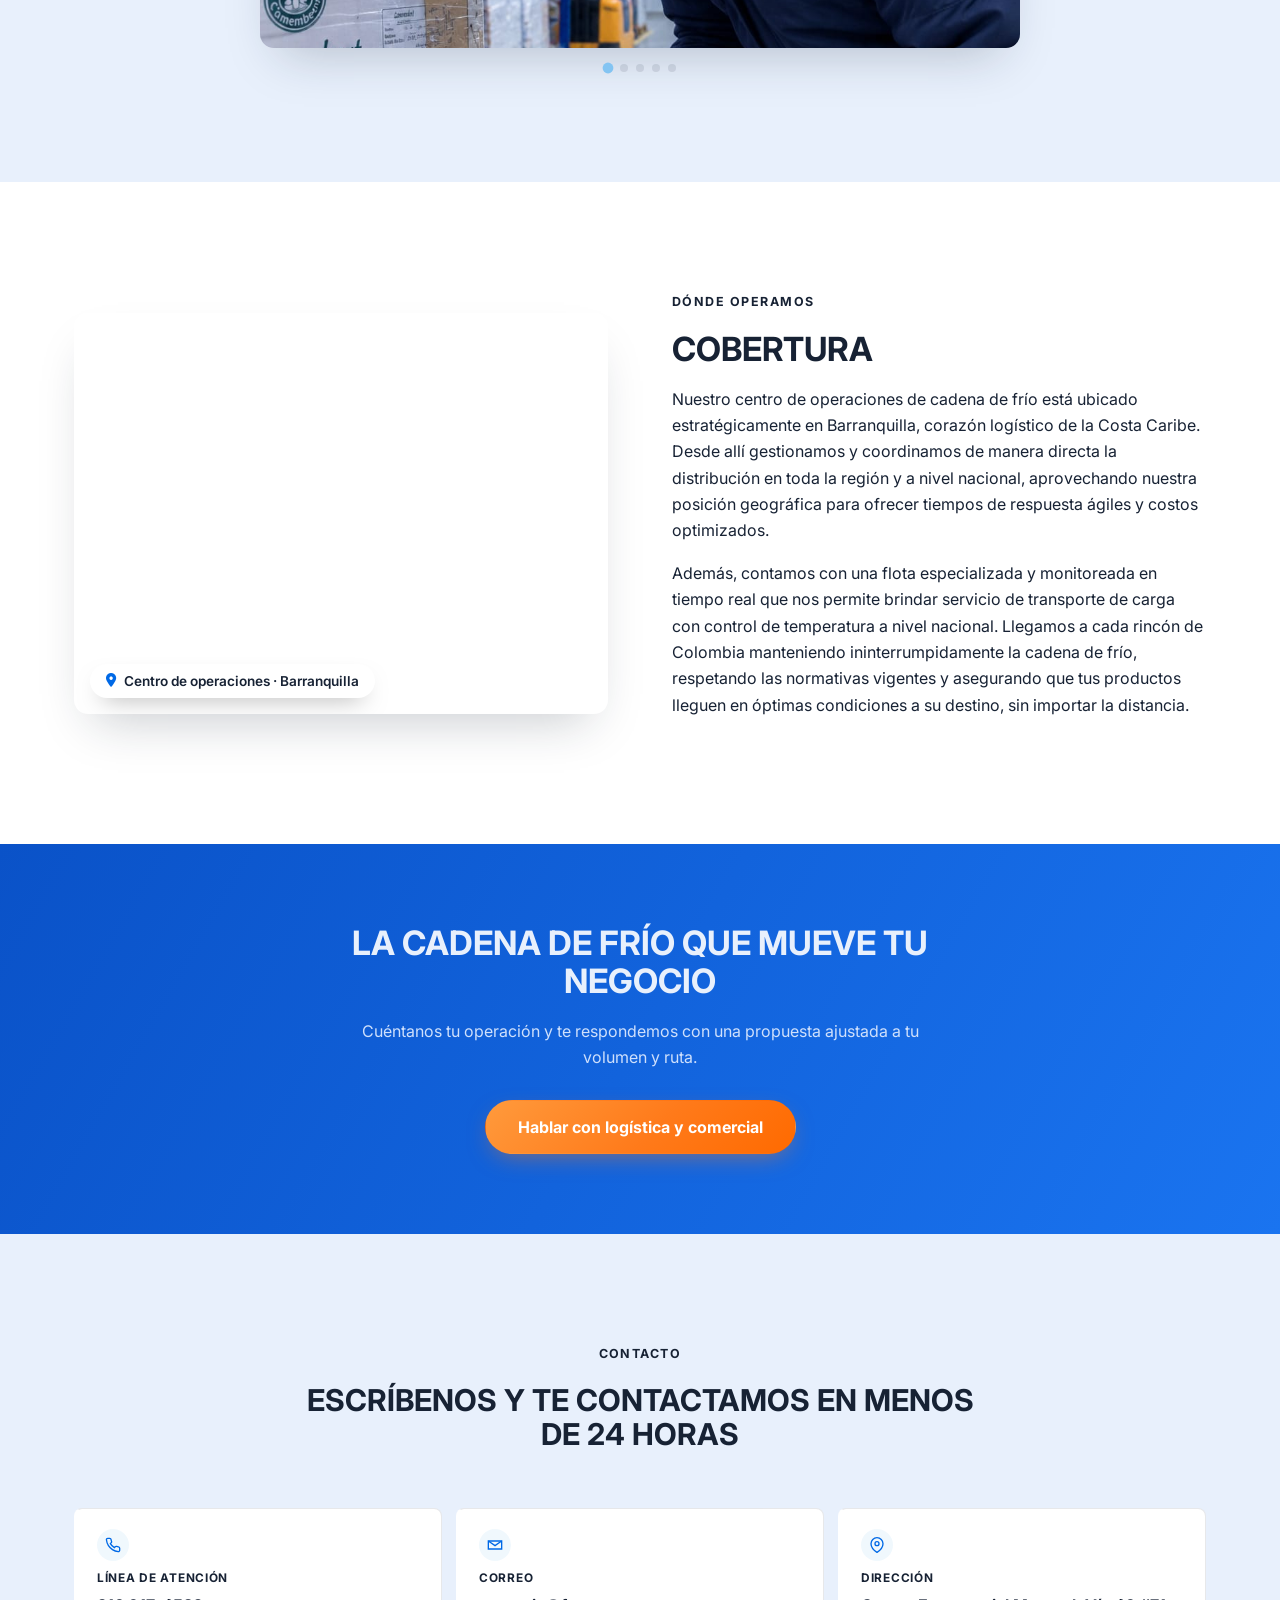
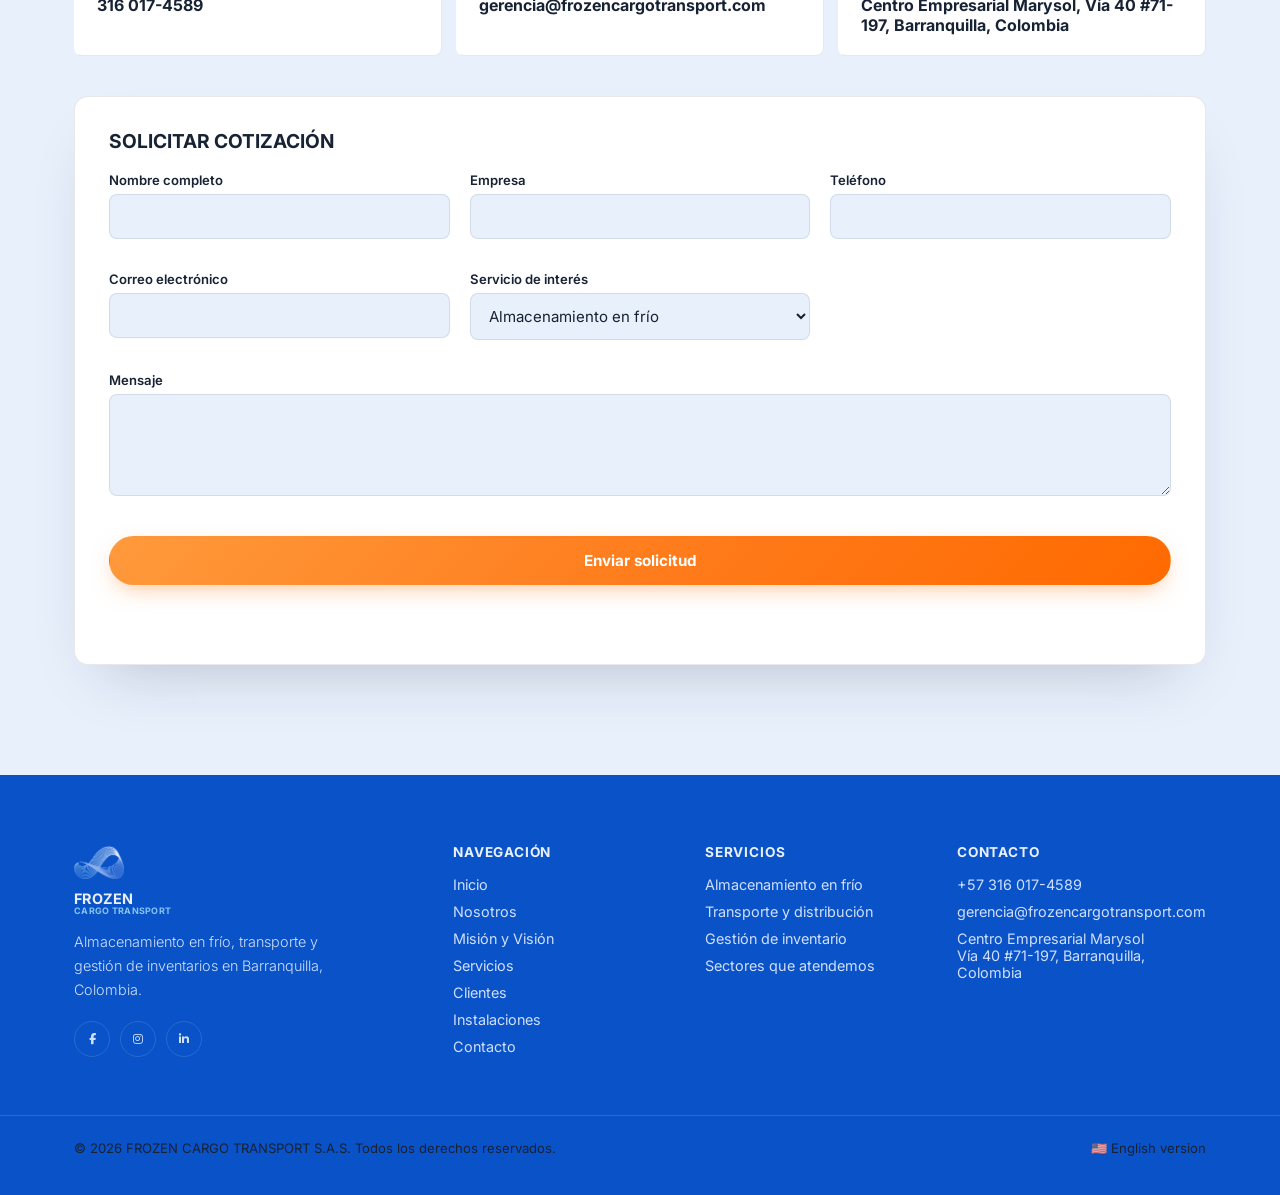
==== commit b5de7a87: "Finish changes" ====
--- a/es/index.html
+++ b/es/index.html
@@ -350,7 +350,7 @@
           <li><a href="#contacto">Contacto</a></li>
         </ul>
         <div class="main-nav-foot">
-          <a href="../assets/downloads/catalogo-frozen-logistica.pdf" class="main-nav-catalog" download><svg width="18" height="18" viewBox="0 0 24 24" fill="none" stroke="currentColor" stroke-width="2" stroke-linecap="round" stroke-linejoin="round" aria-hidden="true"><path d="M21 15v4a2 2 0 0 1-2 2H5a2 2 0 0 1-2-2v-4"/><polyline points="7 10 12 15 17 10"/><line x1="12" y1="15" x2="12" y2="3"/></svg>Descargar catálogo</a>
+          <a href="../assets/downloads/PORTAFOLIO-FINAL.pdf" class="main-nav-catalog" download><svg width="18" height="18" viewBox="0 0 24 24" fill="none" stroke="currentColor" stroke-width="2" stroke-linecap="round" stroke-linejoin="round" aria-hidden="true"><path d="M21 15v4a2 2 0 0 1-2 2H5a2 2 0 0 1-2-2v-4"/><polyline points="7 10 12 15 17 10"/><line x1="12" y1="15" x2="12" y2="3"/></svg>Descargar catálogo</a>
           <a href="https://wa.me/573134339990?text=Hola%2C%20quiero%20informaci%C3%B3n%20sobre%20sus%20servicios%20de%20almacenamiento%20y%20transporte."
             class="main-nav-whatsapp" target="_blank" rel="noopener noreferrer">
             <svg width="16" height="16" viewBox="0 0 32 32" aria-hidden="true">
@@ -364,7 +364,7 @@
       </nav>
 
       <div class="header-actions">
-        <a href="../assets/downloads/catalogo-frozen-logistica.pdf" class="btn-catalog btn-catalog--sm" download><svg width="18" height="18" viewBox="0 0 24 24" fill="none" stroke="currentColor" stroke-width="2" stroke-linecap="round" stroke-linejoin="round" aria-hidden="true"><path d="M21 15v4a2 2 0 0 1-2 2H5a2 2 0 0 1-2-2v-4"/><polyline points="7 10 12 15 17 10"/><line x1="12" y1="15" x2="12" y2="3"/></svg><span>Descargar catálogo</span></a>
+        <a href="../assets/downloads/PORTAFOLIO-FINAL.pdf" class="btn-catalog btn-catalog--sm" download><svg width="18" height="18" viewBox="0 0 24 24" fill="none" stroke="currentColor" stroke-width="2" stroke-linecap="round" stroke-linejoin="round" aria-hidden="true"><path d="M21 15v4a2 2 0 0 1-2 2H5a2 2 0 0 1-2-2v-4"/><polyline points="7 10 12 15 17 10"/><line x1="12" y1="15" x2="12" y2="3"/></svg><span>Descargar catálogo</span></a>
         <a href="../index.html" hreflang="en" lang="en" class="lang-switch">EN</a>
       </div>
 
@@ -541,7 +541,7 @@
             </div>
           </article>
           <article class="svc-card reveal-up" style="--delay:80ms">
-            <div class="svc-media"><img src="../assets/images/wms-inventarios.jpg" alt="Operario consultando el sistema de gestión de inventarios en pantalla" loading="lazy"></div>
+            <div class="svc-media"><img src="../assets/images/administracion-de-inventario.jpeg" alt="Operario consultando el sistema de gestión de inventarios en pantalla" loading="lazy"></div>
             <div class="svc-body">
               <h3>Administración de inventarios WMS</h3>
               <p>Sistema integrado de gestión de inventarios con optimización de stock y trazabilidad.</p>
@@ -569,7 +569,7 @@
             </div>
           </article>
           <article class="svc-card reveal-up" style="--delay:160ms">
-            <div class="svc-media"><img src="../assets/images/tunel-congelacion.jpg" alt="Producto avanzando por un túnel de congelación" loading="lazy"></div>
+            <div class="svc-media"><img src="../assets/images/tunel-congelacion.jpeg" alt="Producto avanzando por un túnel de congelación" loading="lazy"></div>
             <div class="svc-body">
               <h3>Túnel de congelación</h3>
               <p>Congelación rápida (choque de frío) para garantizar la calidad, con tecnología avanzada para una conservación óptima.</p>
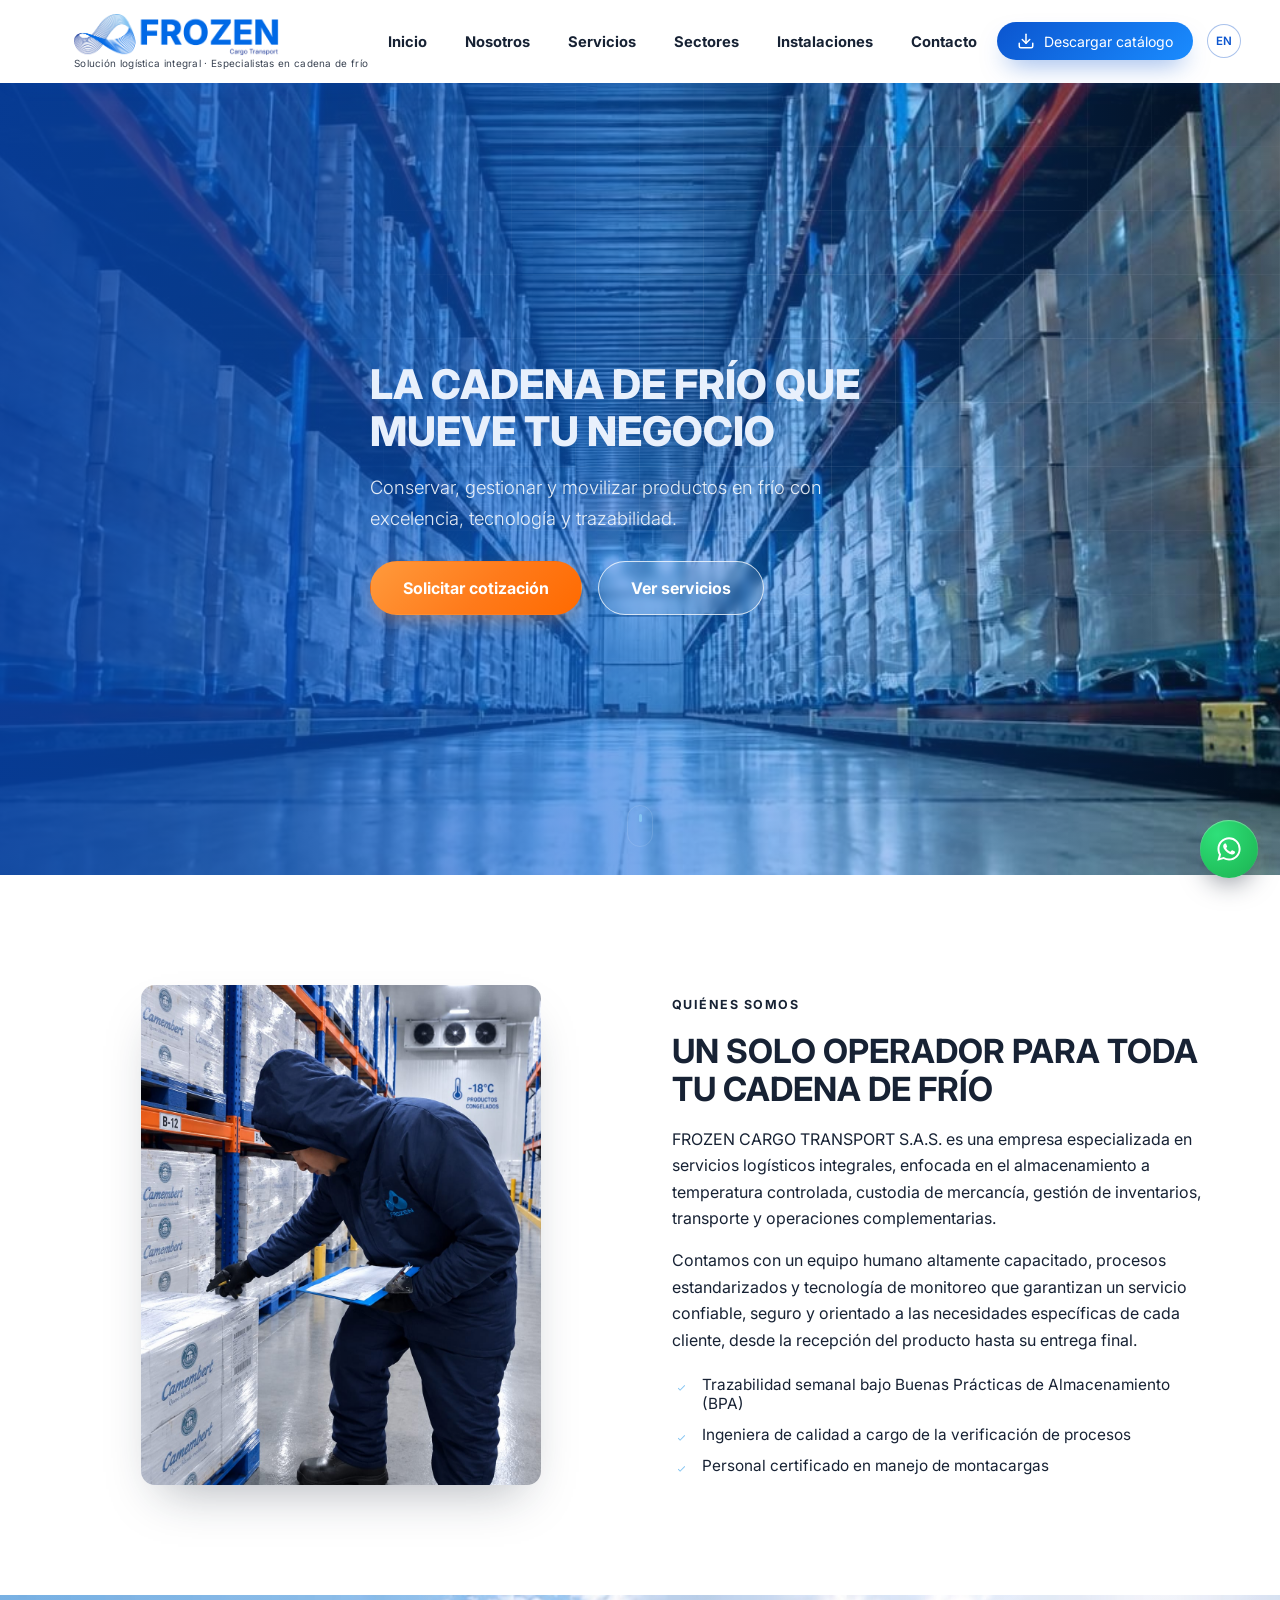
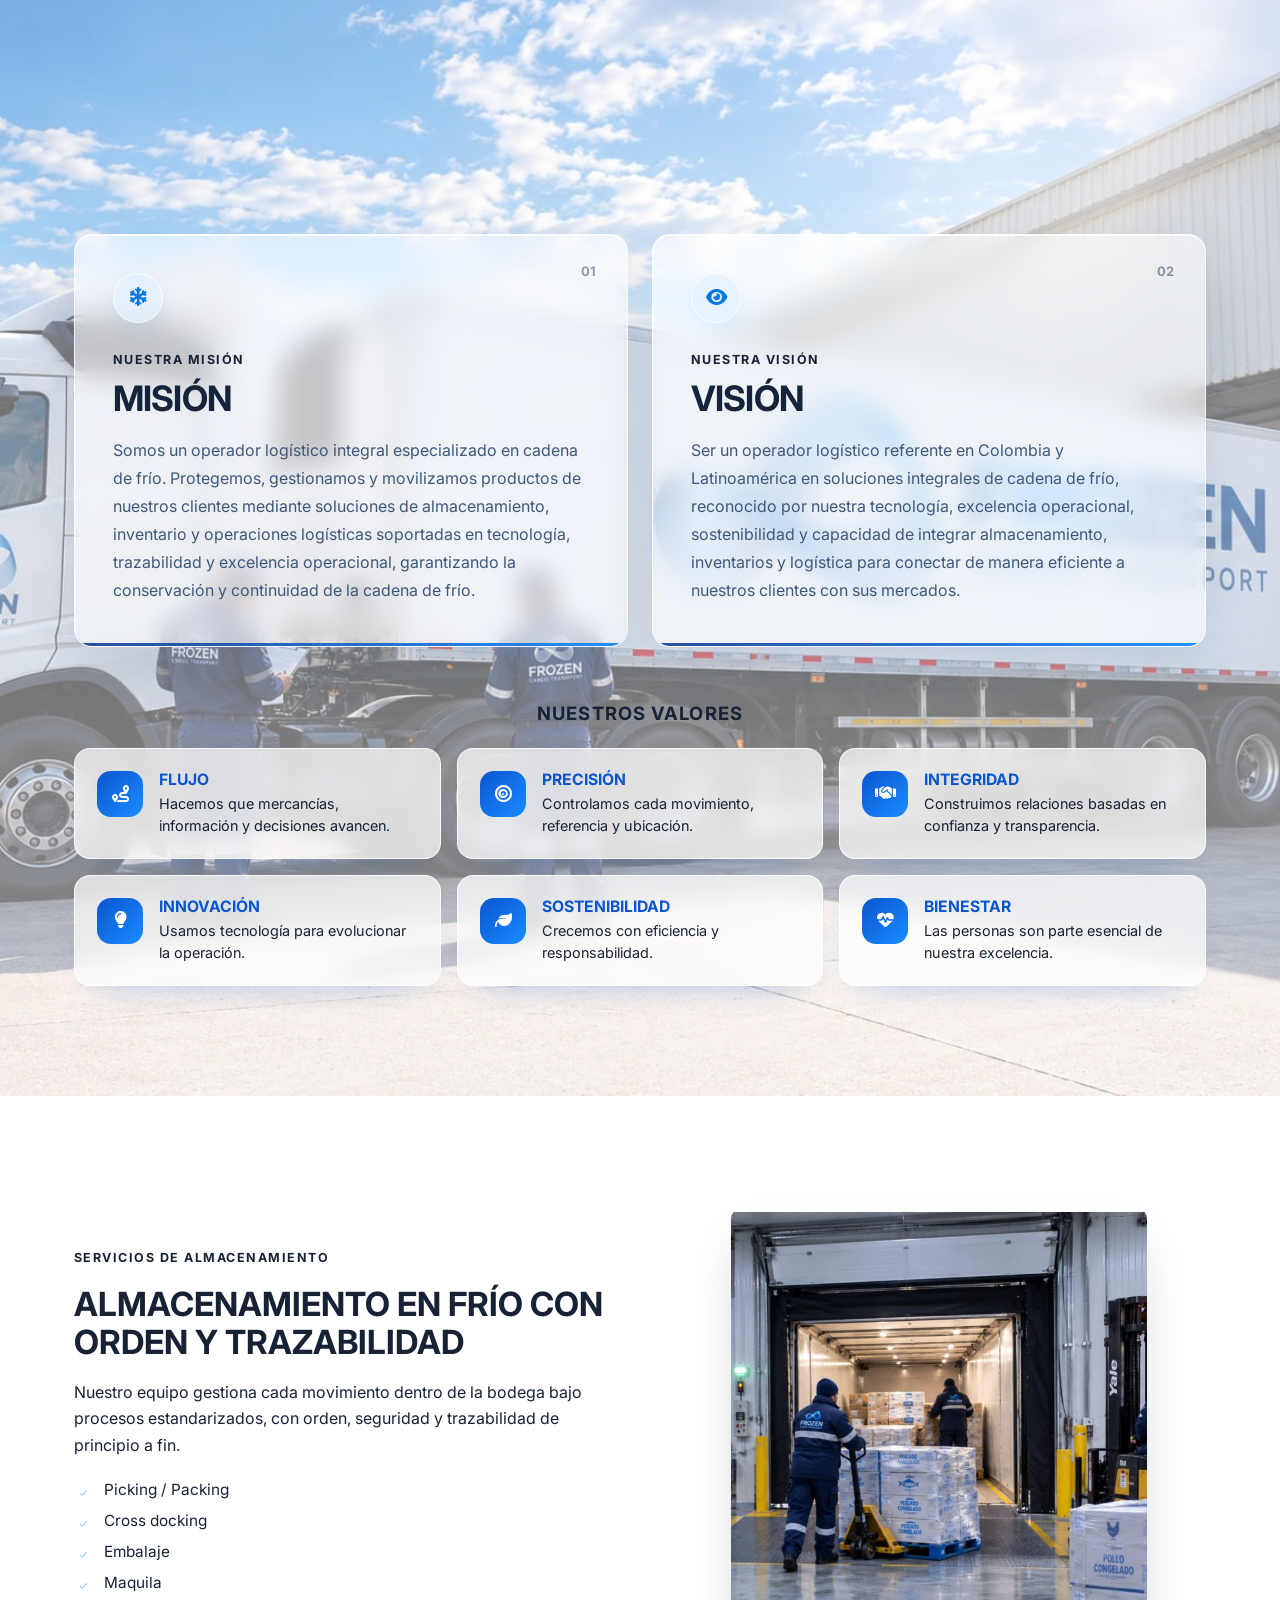
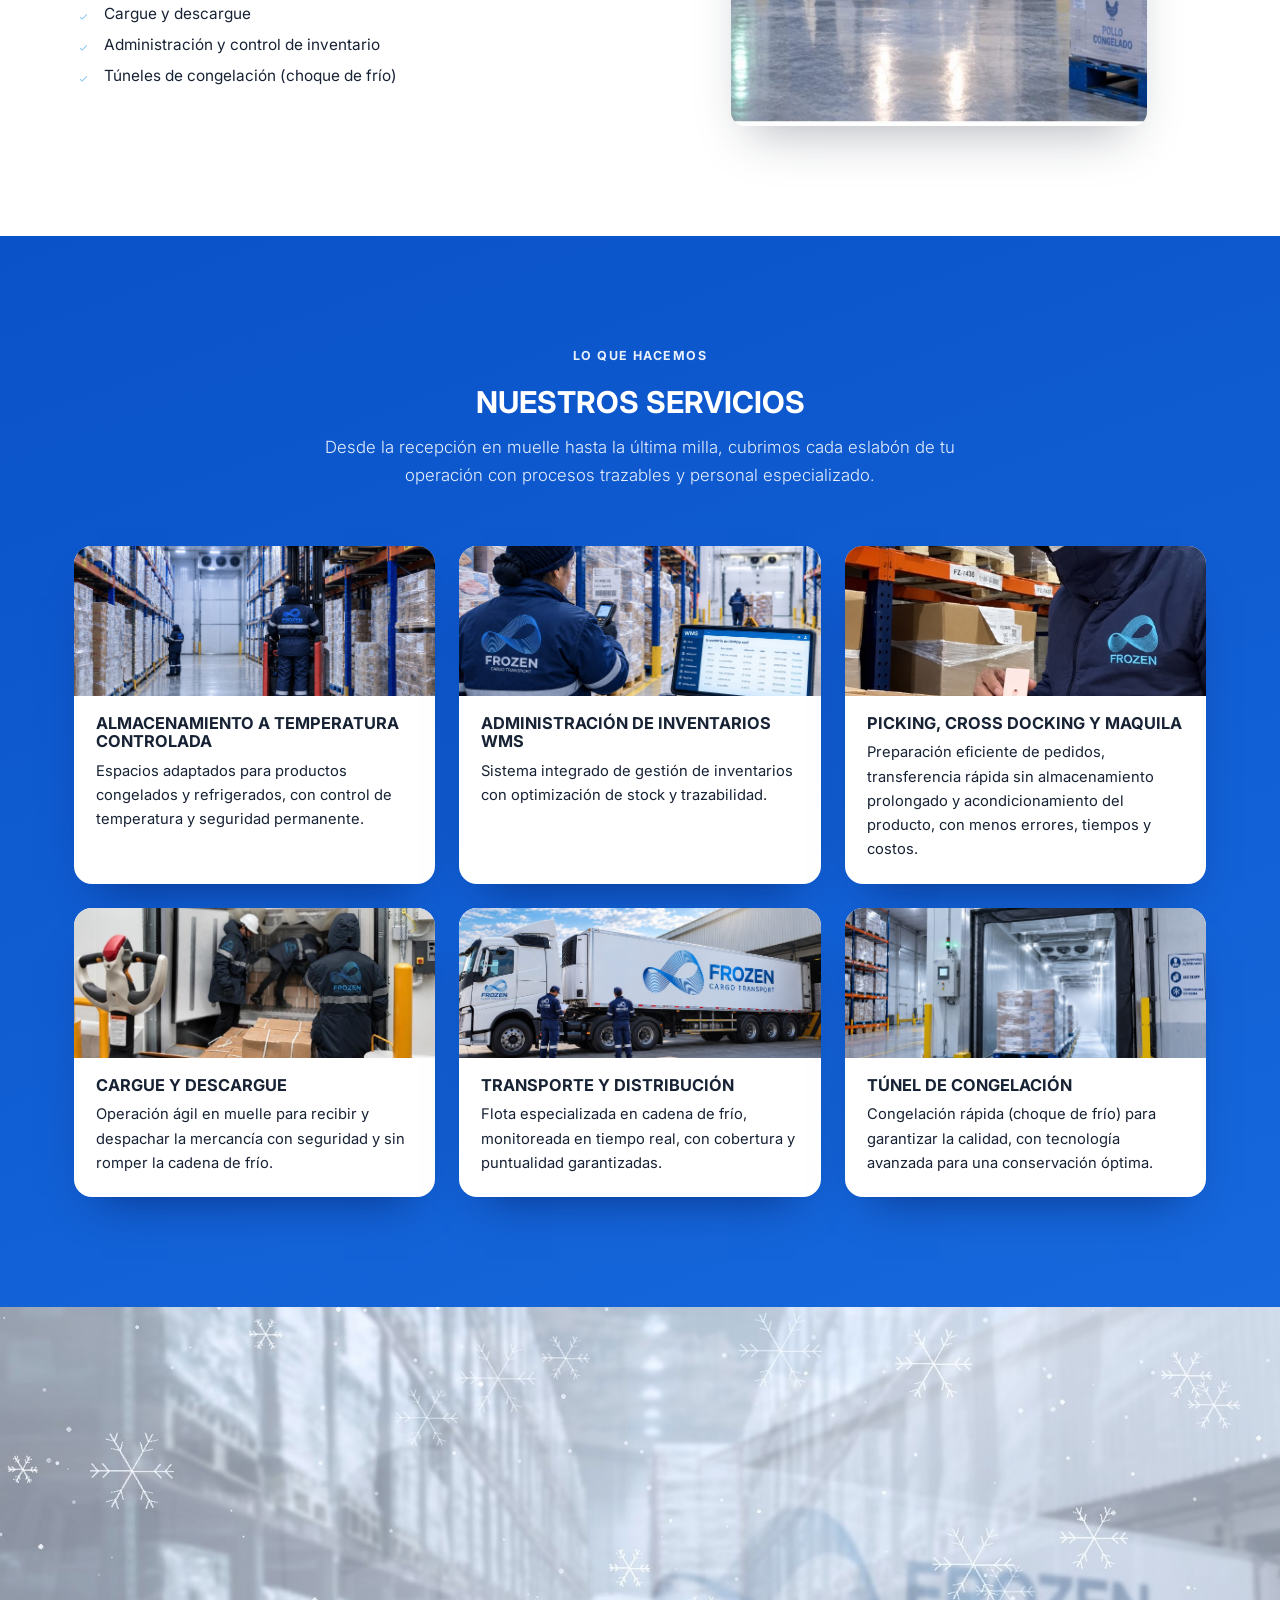
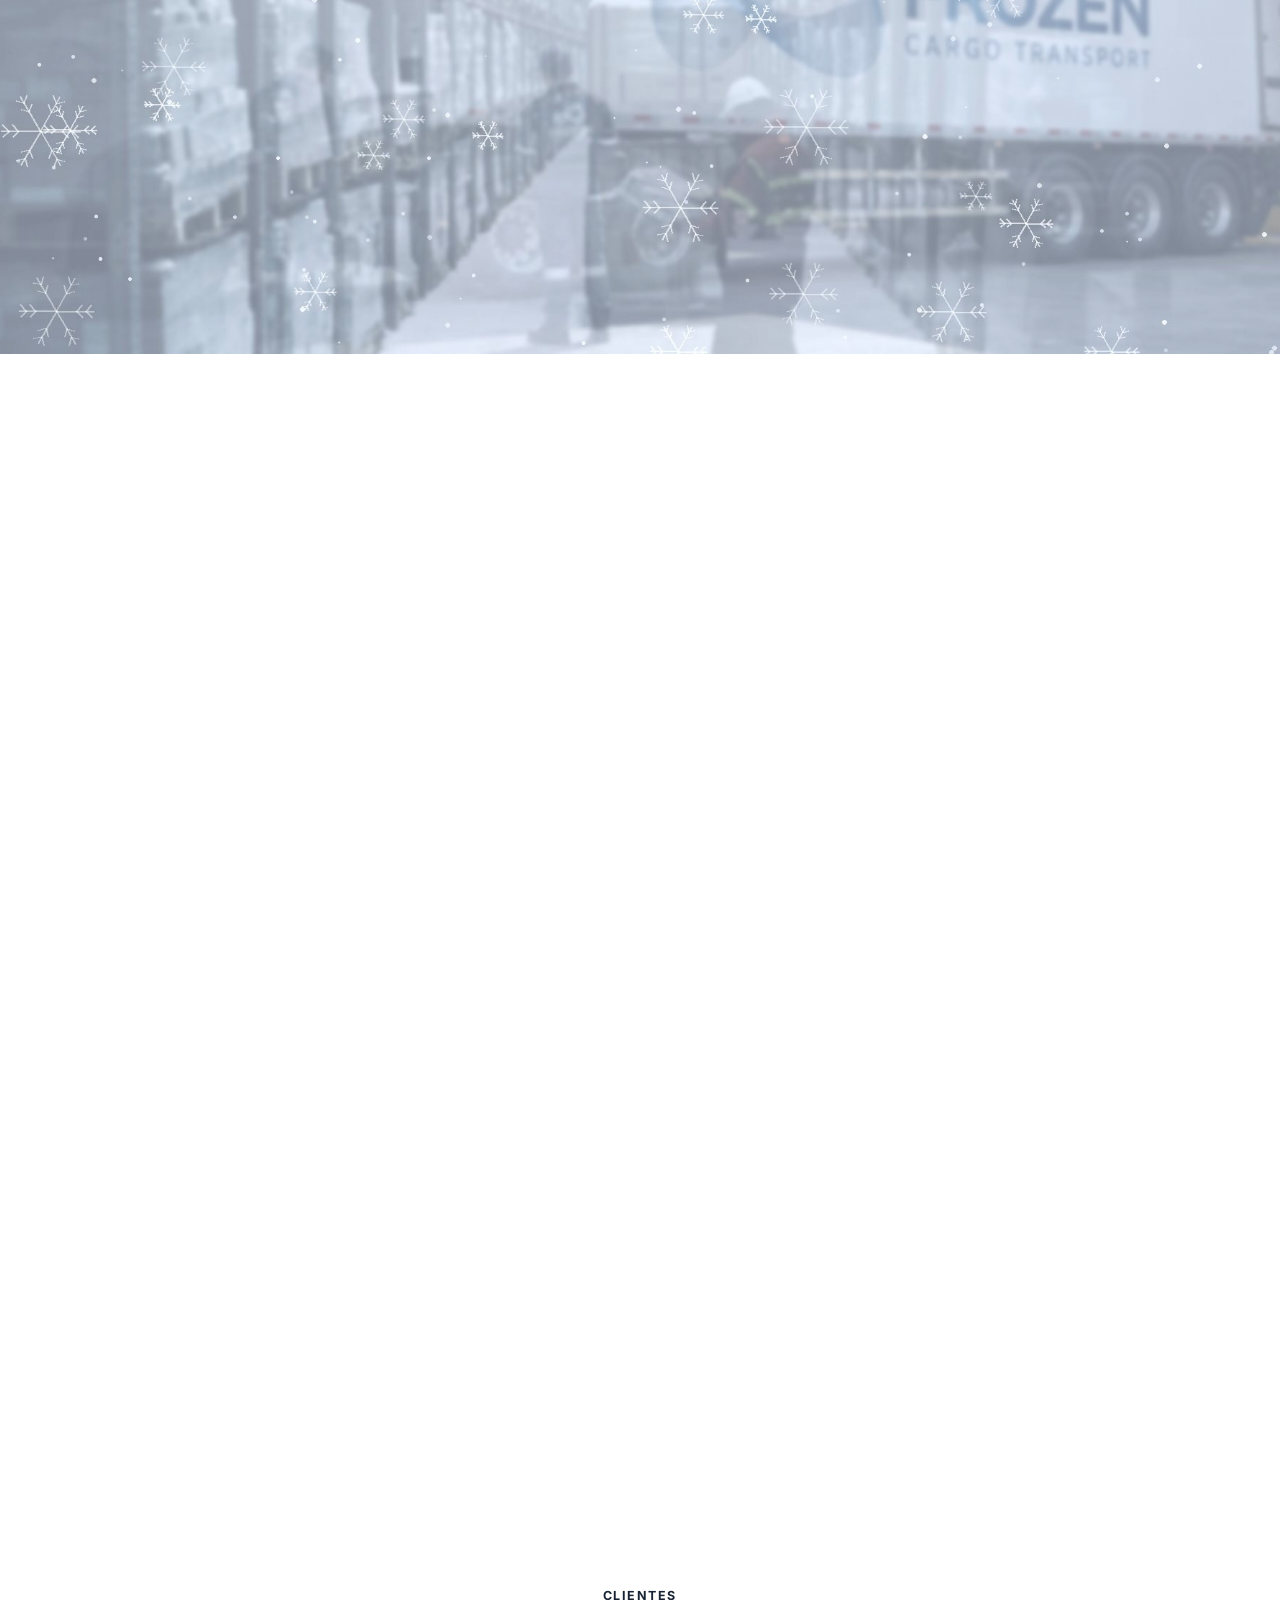
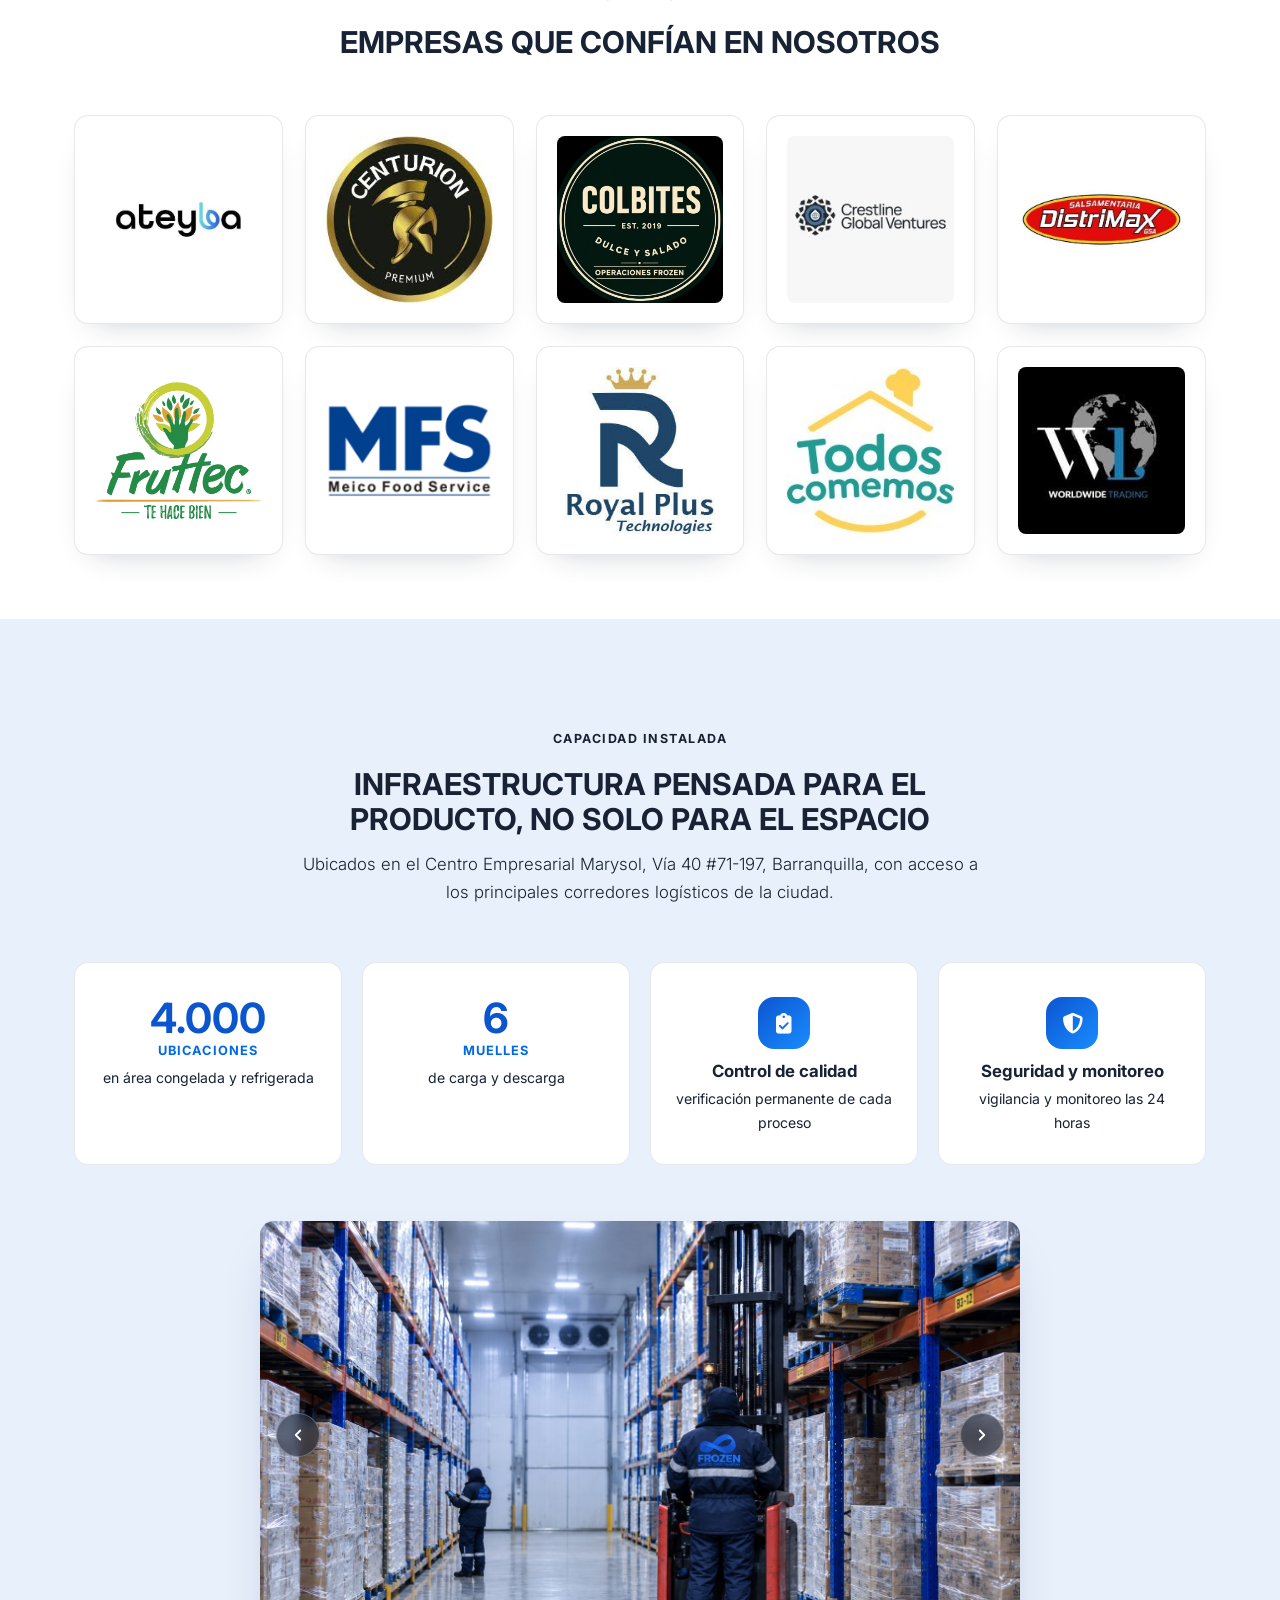
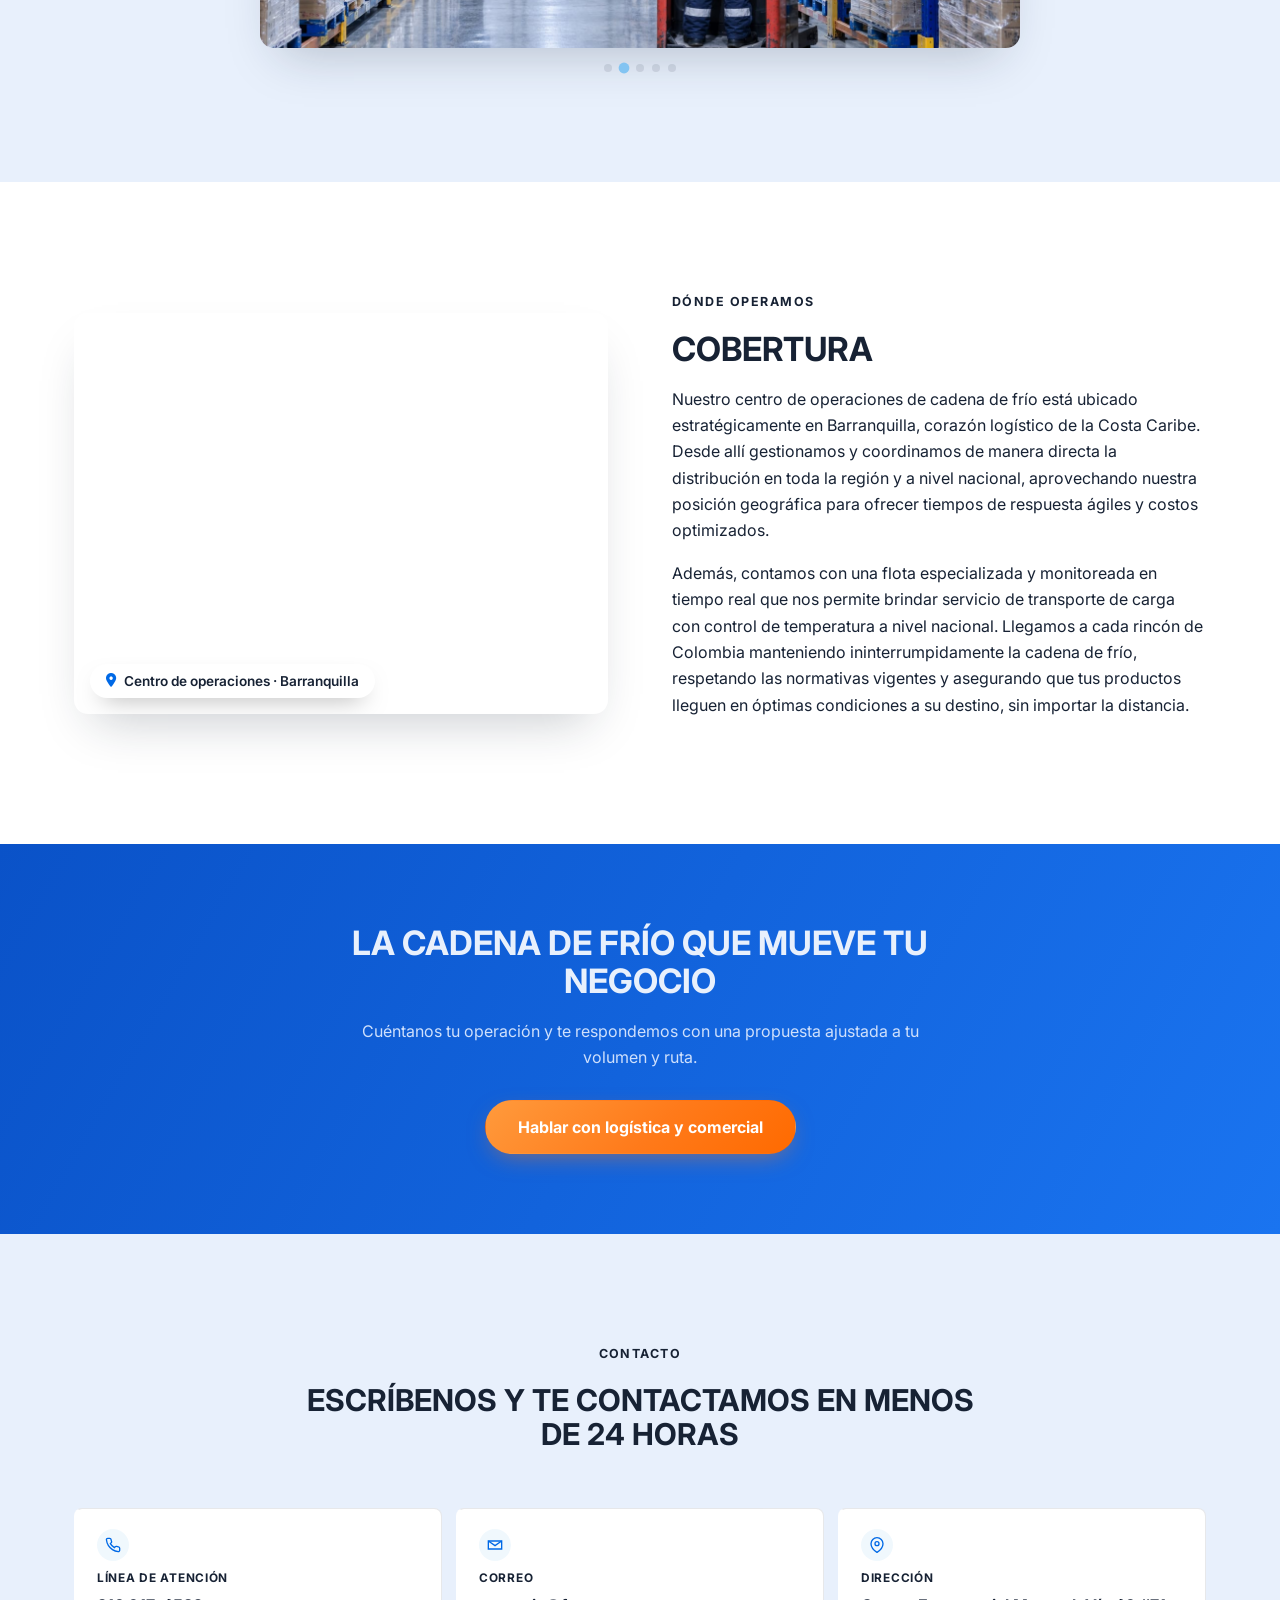
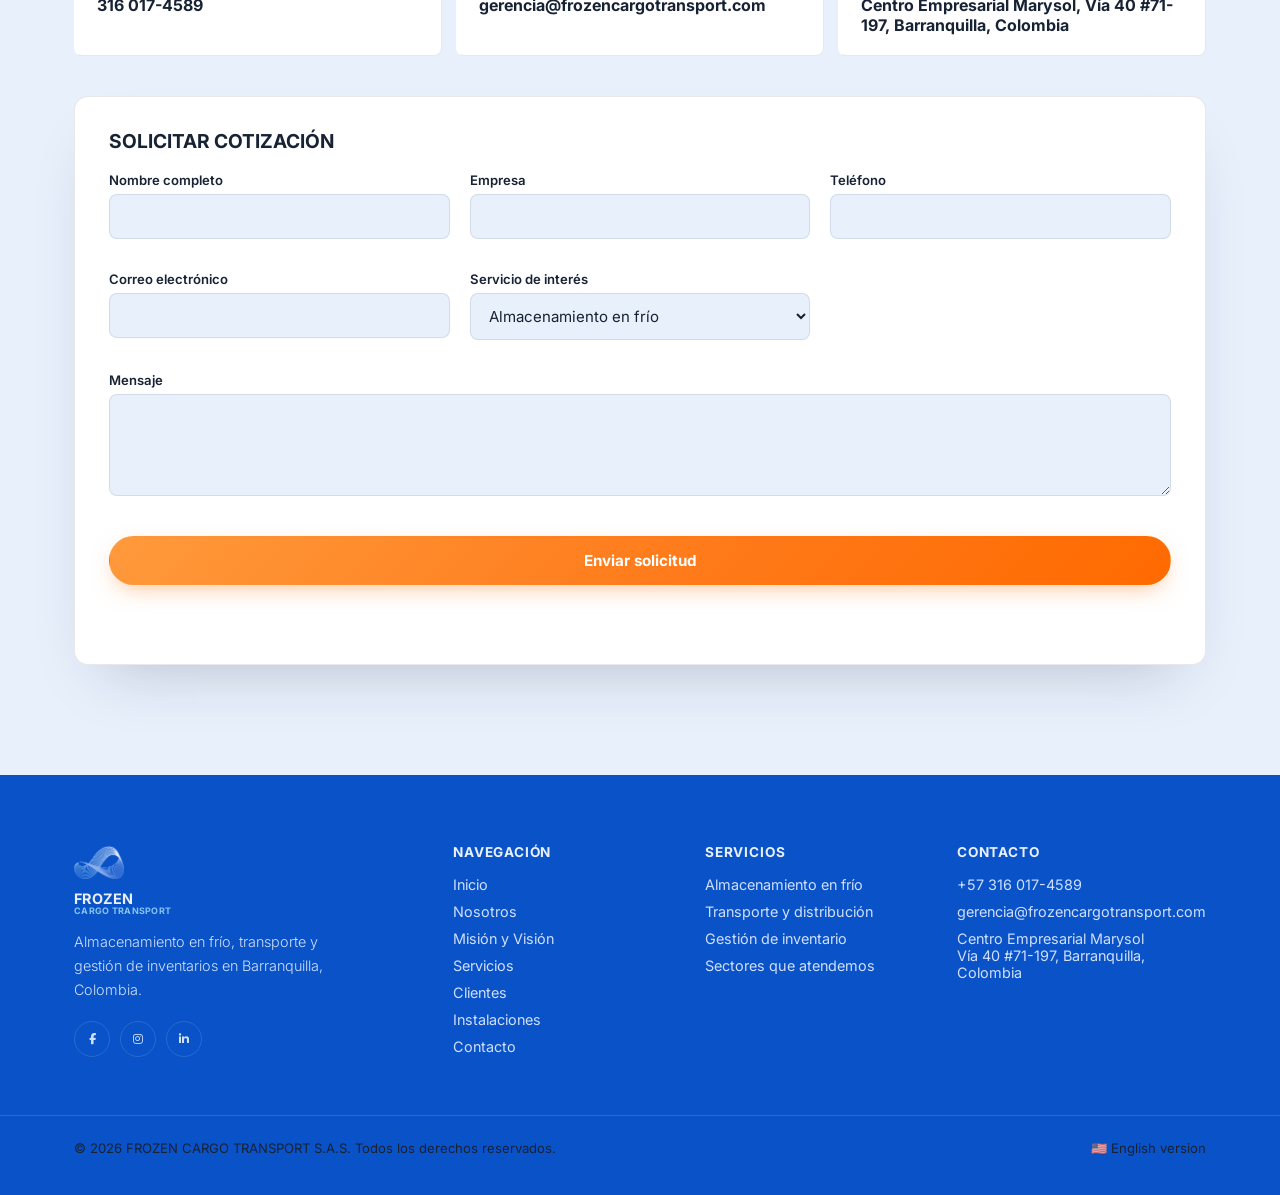
==== commit 09f0ee53: "Change phone in footer and whastapp" ====
--- a/es/index.html
+++ b/es/index.html
@@ -351,13 +351,13 @@
         </ul>
         <div class="main-nav-foot">
           <a href="../assets/downloads/PORTAFOLIO-FINAL.pdf" class="main-nav-catalog" download><svg width="18" height="18" viewBox="0 0 24 24" fill="none" stroke="currentColor" stroke-width="2" stroke-linecap="round" stroke-linejoin="round" aria-hidden="true"><path d="M21 15v4a2 2 0 0 1-2 2H5a2 2 0 0 1-2-2v-4"/><polyline points="7 10 12 15 17 10"/><line x1="12" y1="15" x2="12" y2="3"/></svg>Descargar catálogo</a>
-          <a href="https://wa.me/573134339990?text=Hola%2C%20quiero%20informaci%C3%B3n%20sobre%20sus%20servicios%20de%20almacenamiento%20y%20transporte."
+          <a href="https://wa.me/573160174589?text=Hola%2C%20quiero%20informaci%C3%B3n%20sobre%20sus%20servicios%20de%20almacenamiento%20y%20transporte."
             class="main-nav-whatsapp" target="_blank" rel="noopener noreferrer">
             <svg width="16" height="16" viewBox="0 0 32 32" aria-hidden="true">
               <path fill="currentColor"
                 d="M16.02 3C9.4 3 4 8.36 4 14.94c0 2.35.66 4.55 1.8 6.44L4 29l7.83-1.72a12.9 12.9 0 0 0 4.19.7c6.62 0 12.02-5.36 12.02-11.94C28.04 8.36 22.64 3 16.02 3Zm0 21.7a9.9 9.9 0 0 1-5.05-1.38l-.36-.21-4.65 1.02 1.05-4.5-.24-.37a9.66 9.66 0 0 1-1.53-5.22c0-5.35 4.39-9.7 9.79-9.7 5.4 0 9.78 4.35 9.78 9.7 0 5.36-4.38 9.66-9.79 9.66Z" />
             </svg>
-            <span>+57 313 433-9990</span>
+            <span>+57 316 017-4589</span>
           </a>
           <a href="#contacto" class="btn btn-primary">Cotizar ahora</a>
         </div>
@@ -933,7 +933,7 @@
   </footer>
 
   <a class="whatsapp-float"
-    href="https://wa.me/573134339990?text=Hola%2C%20quiero%20informaci%C3%B3n%20sobre%20sus%20servicios%20de%20almacenamiento%20y%20transporte."
+    href="https://wa.me/573160174589?text=Hola%2C%20quiero%20informaci%C3%B3n%20sobre%20sus%20servicios%20de%20almacenamiento%20y%20transporte."
     target="_blank" rel="noopener noreferrer" aria-label="Escríbenos por WhatsApp">
     <svg viewBox="0 0 24 24" width="28" height="28" aria-hidden="true">
       <path fill="currentColor"
